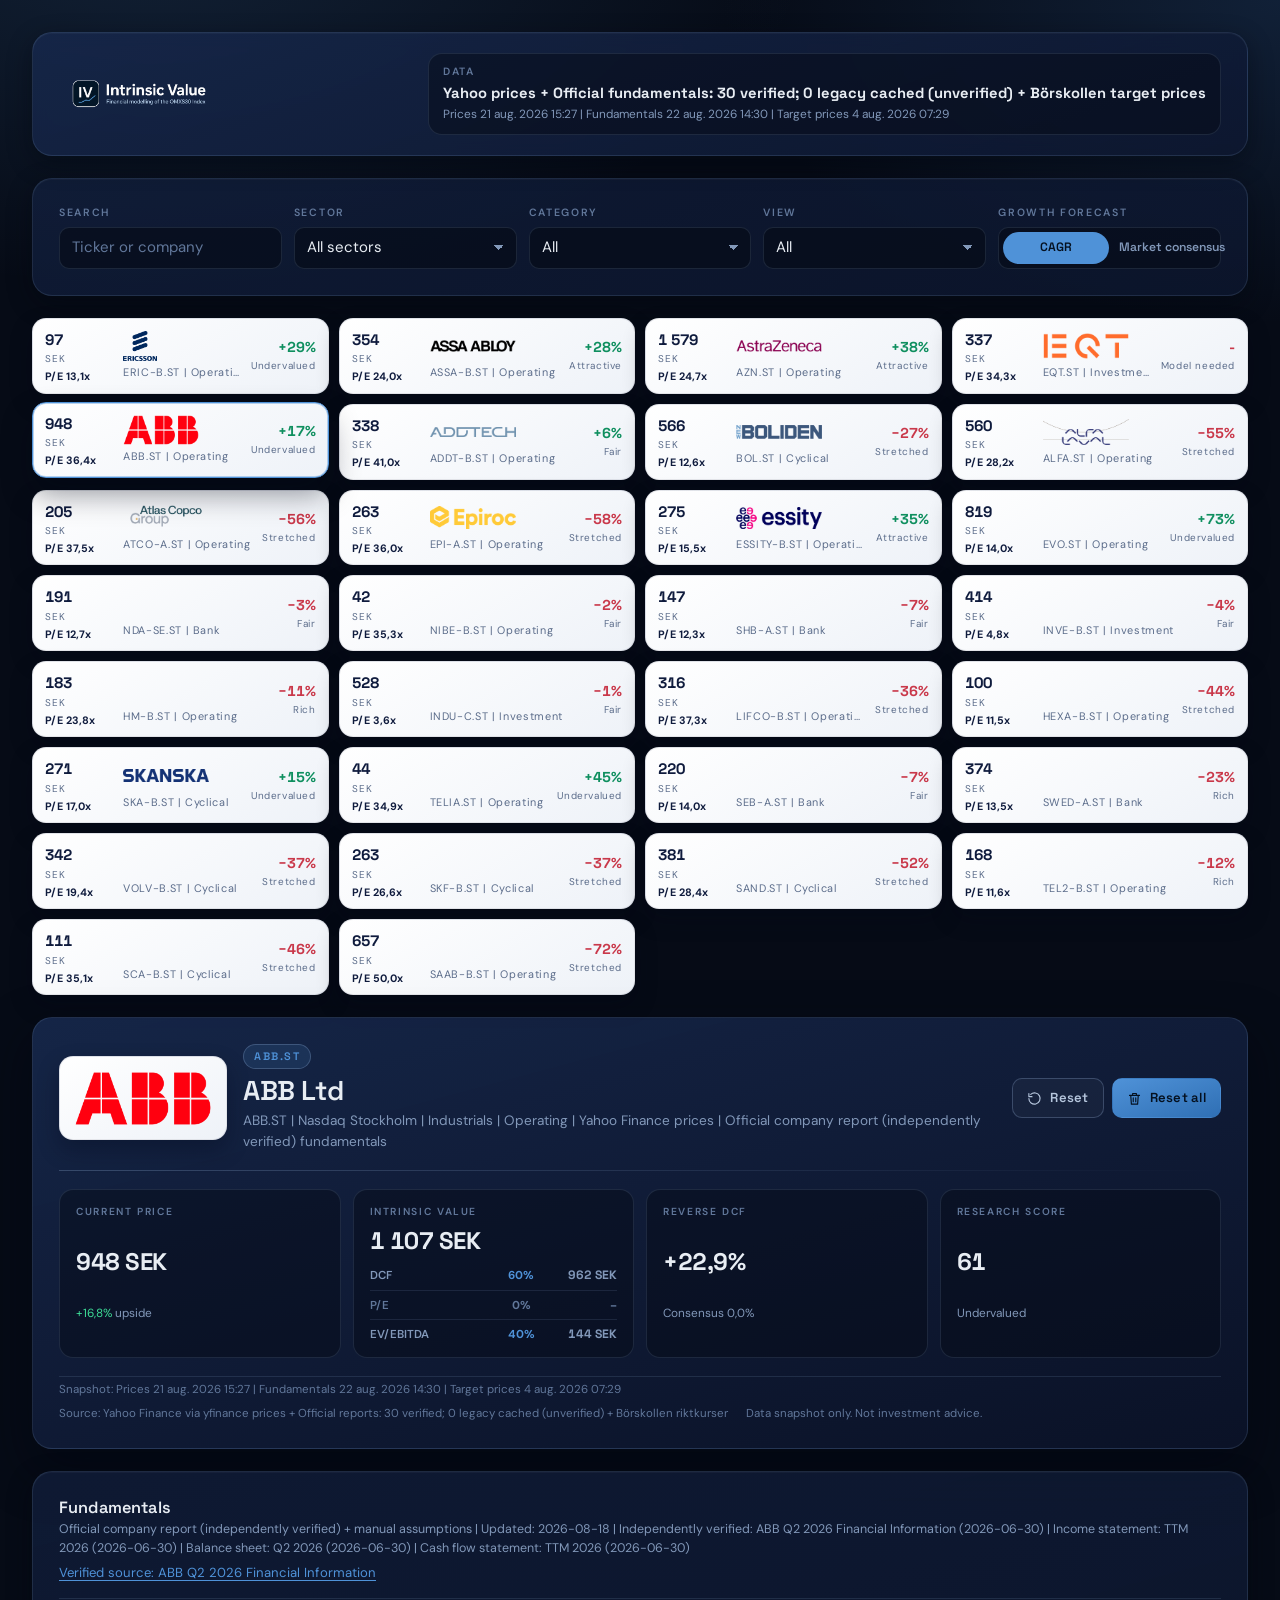
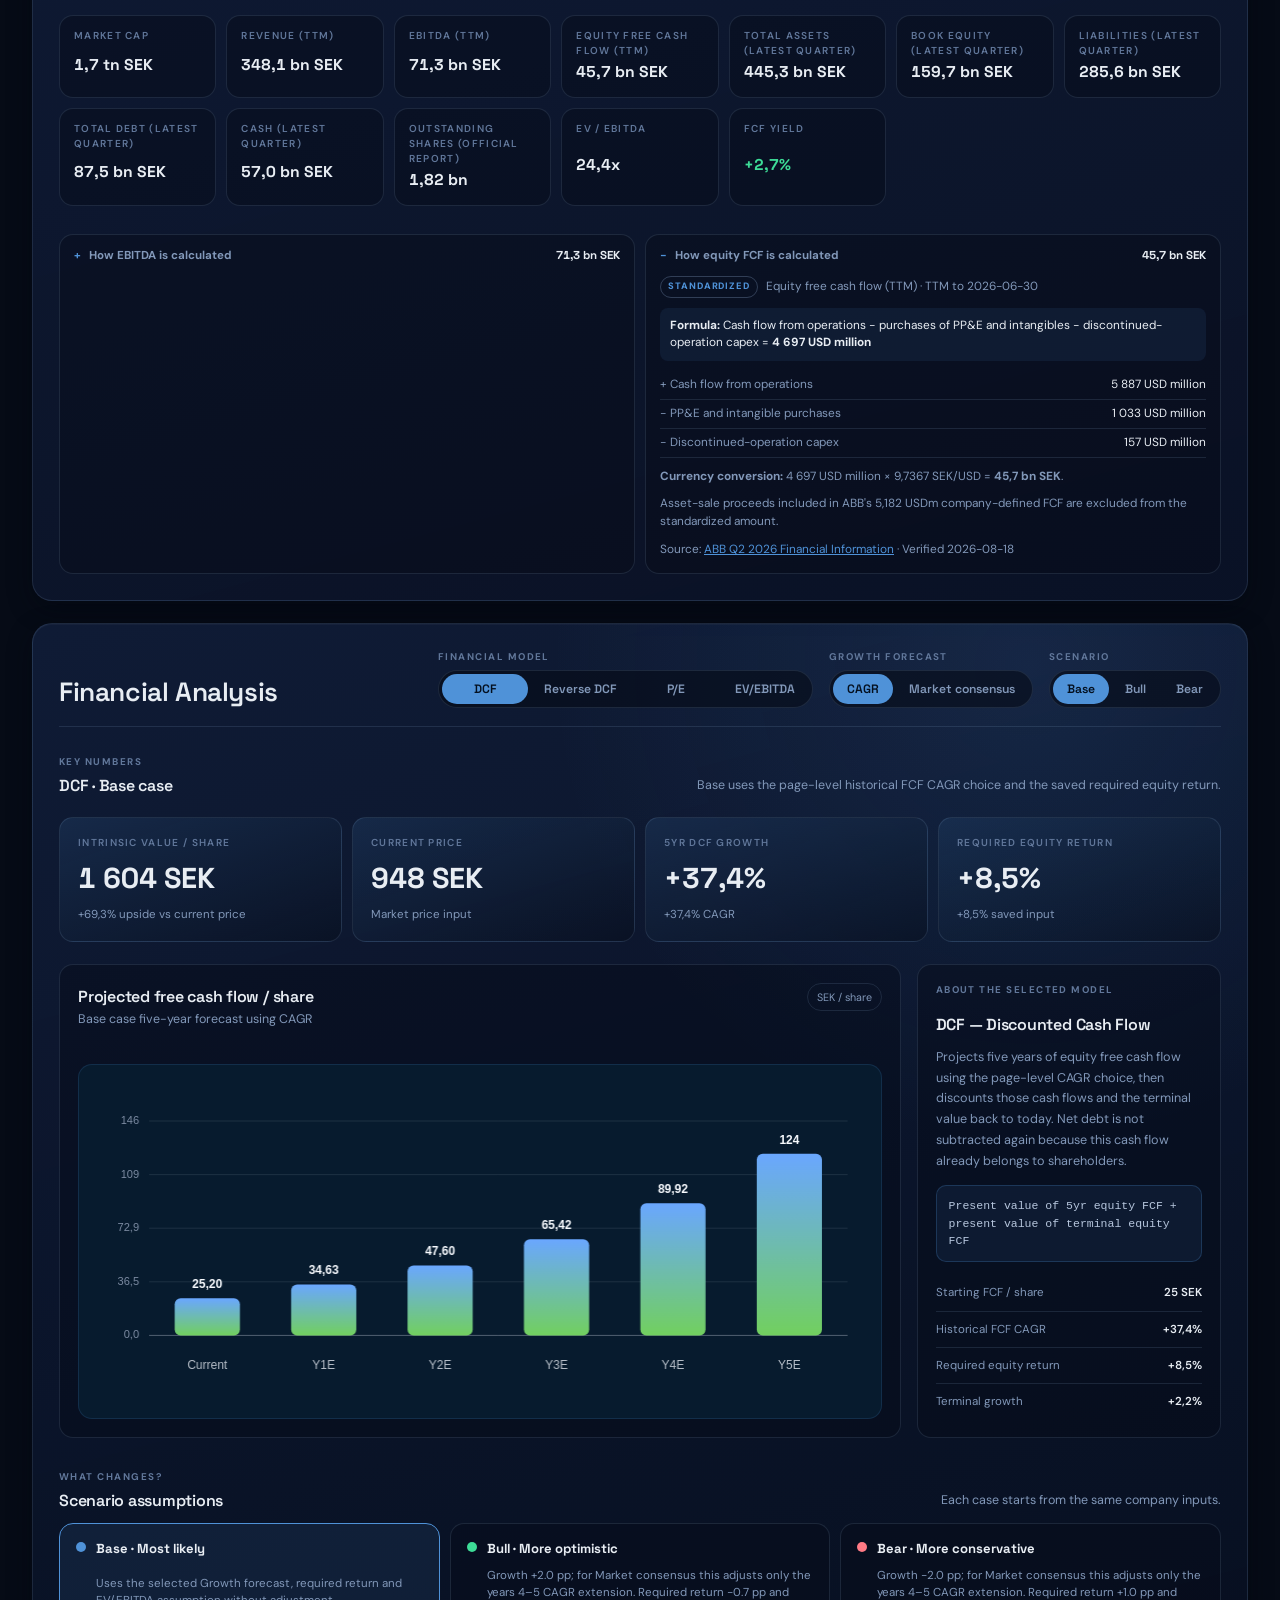
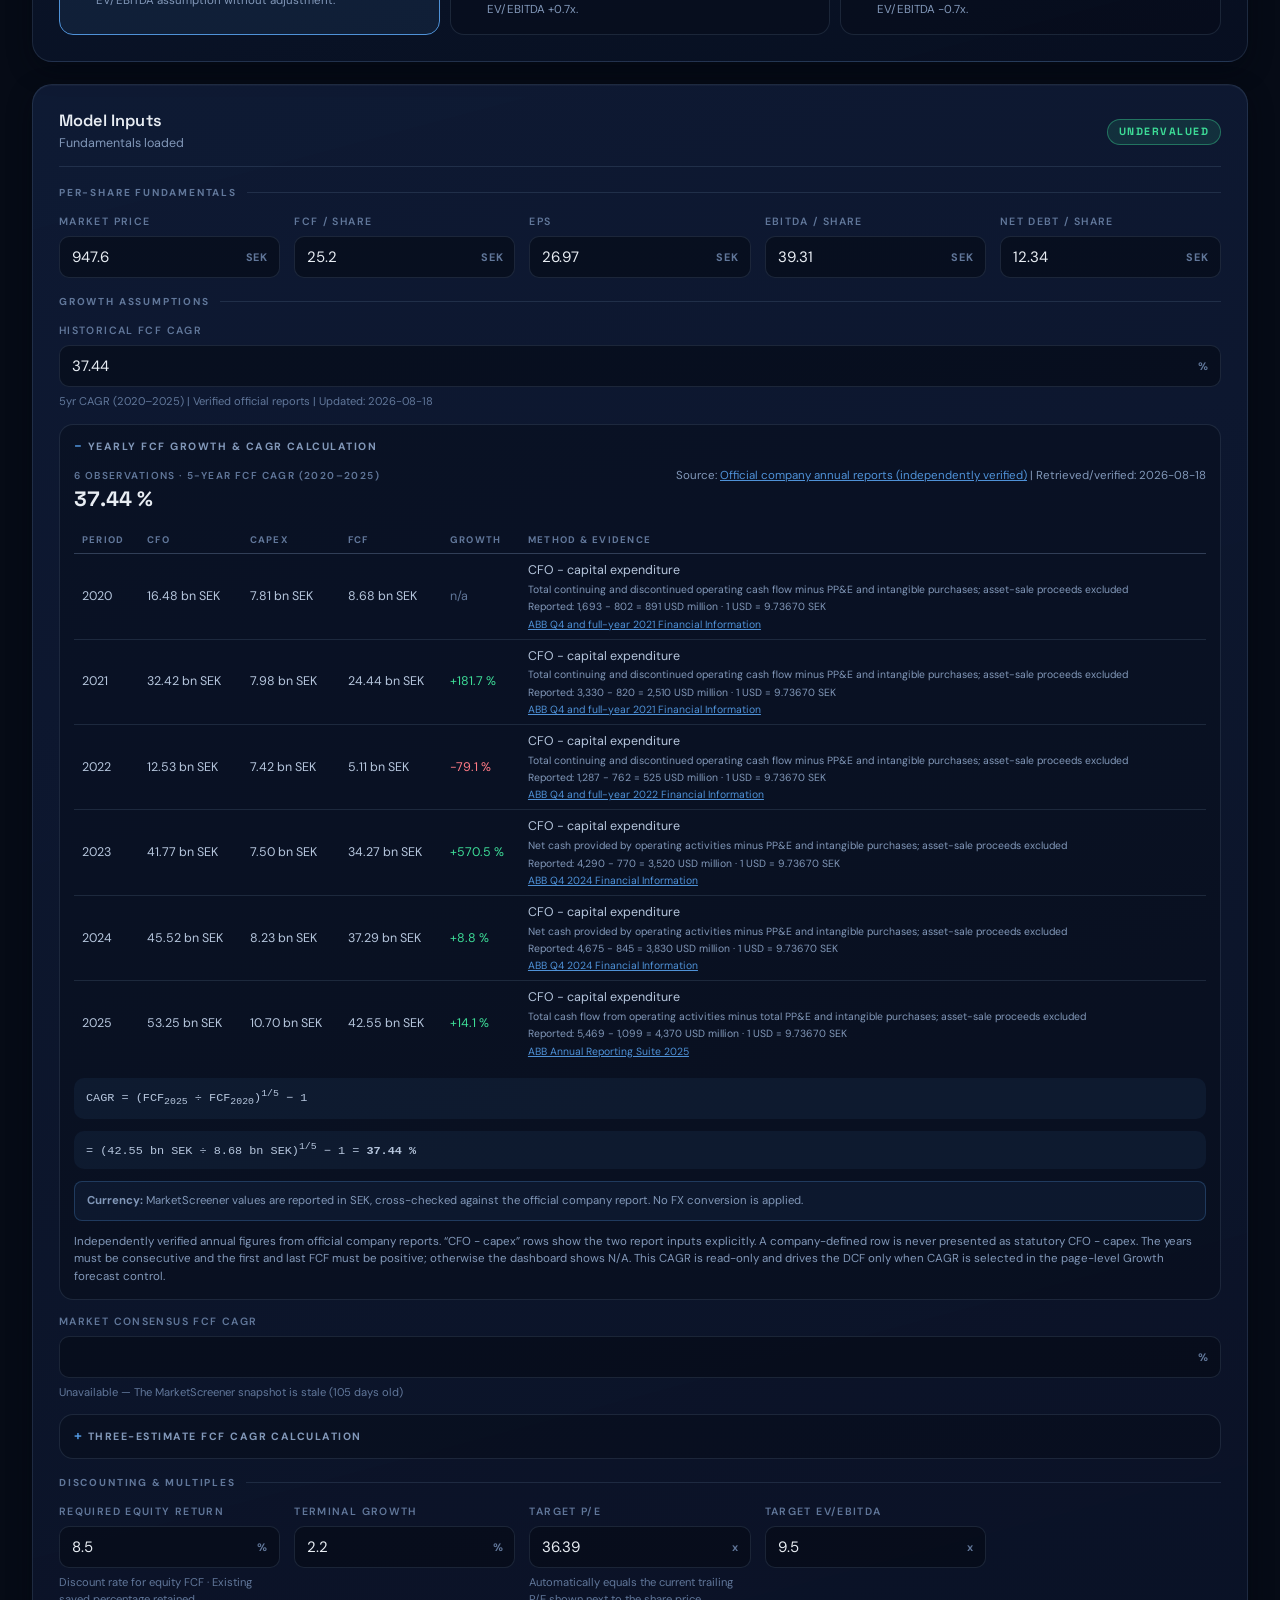
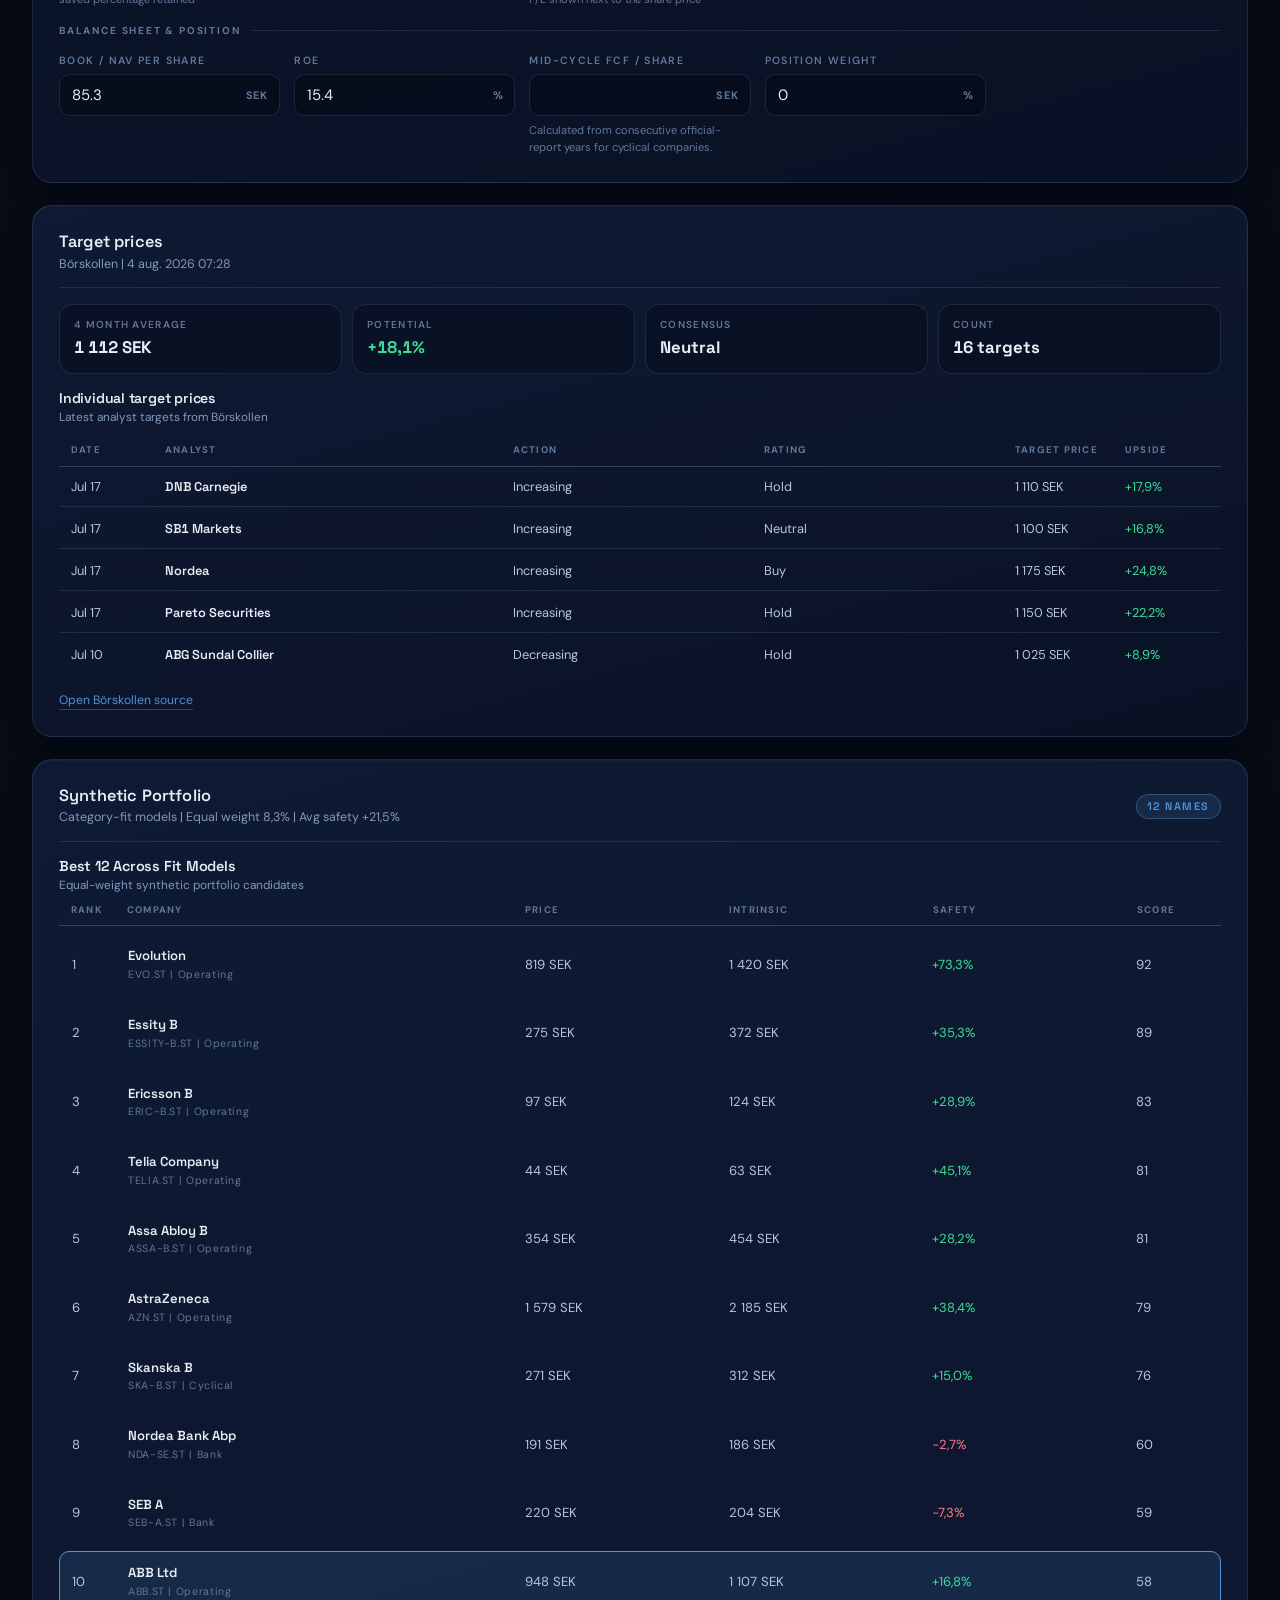
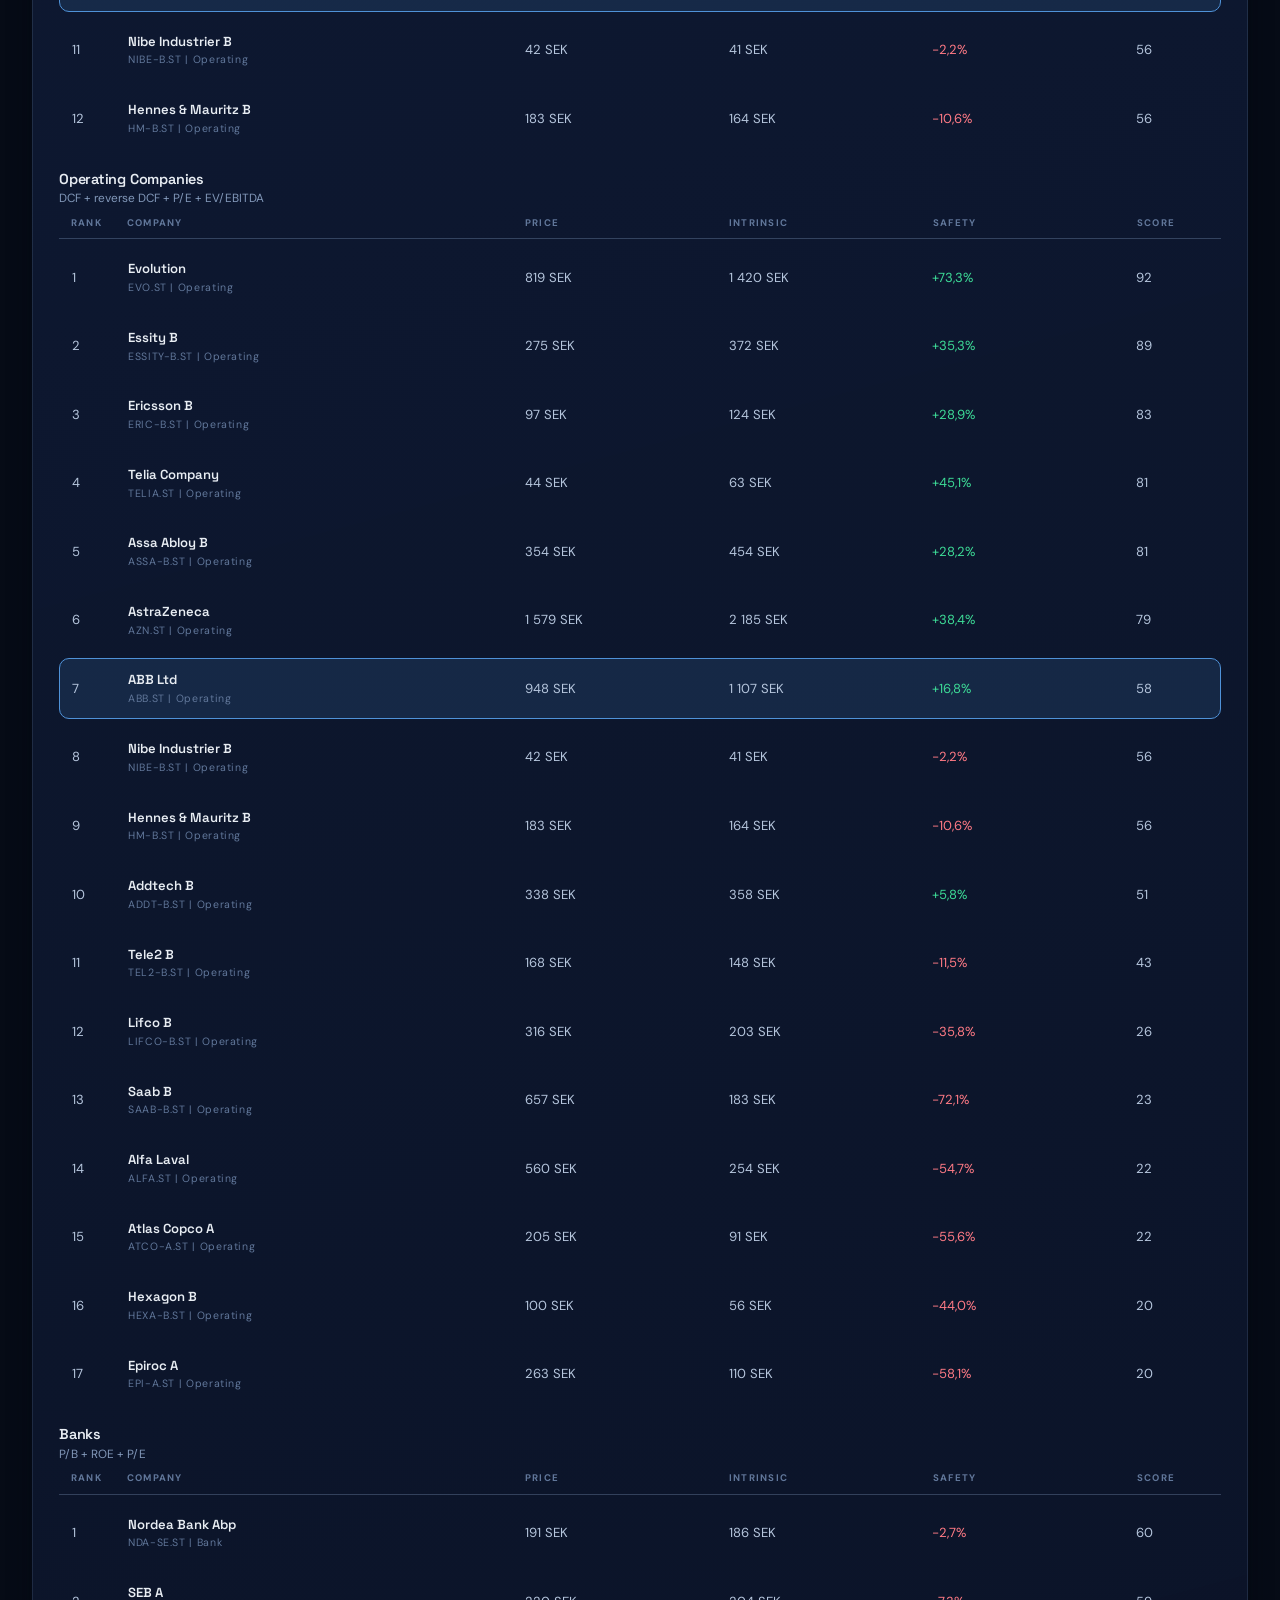
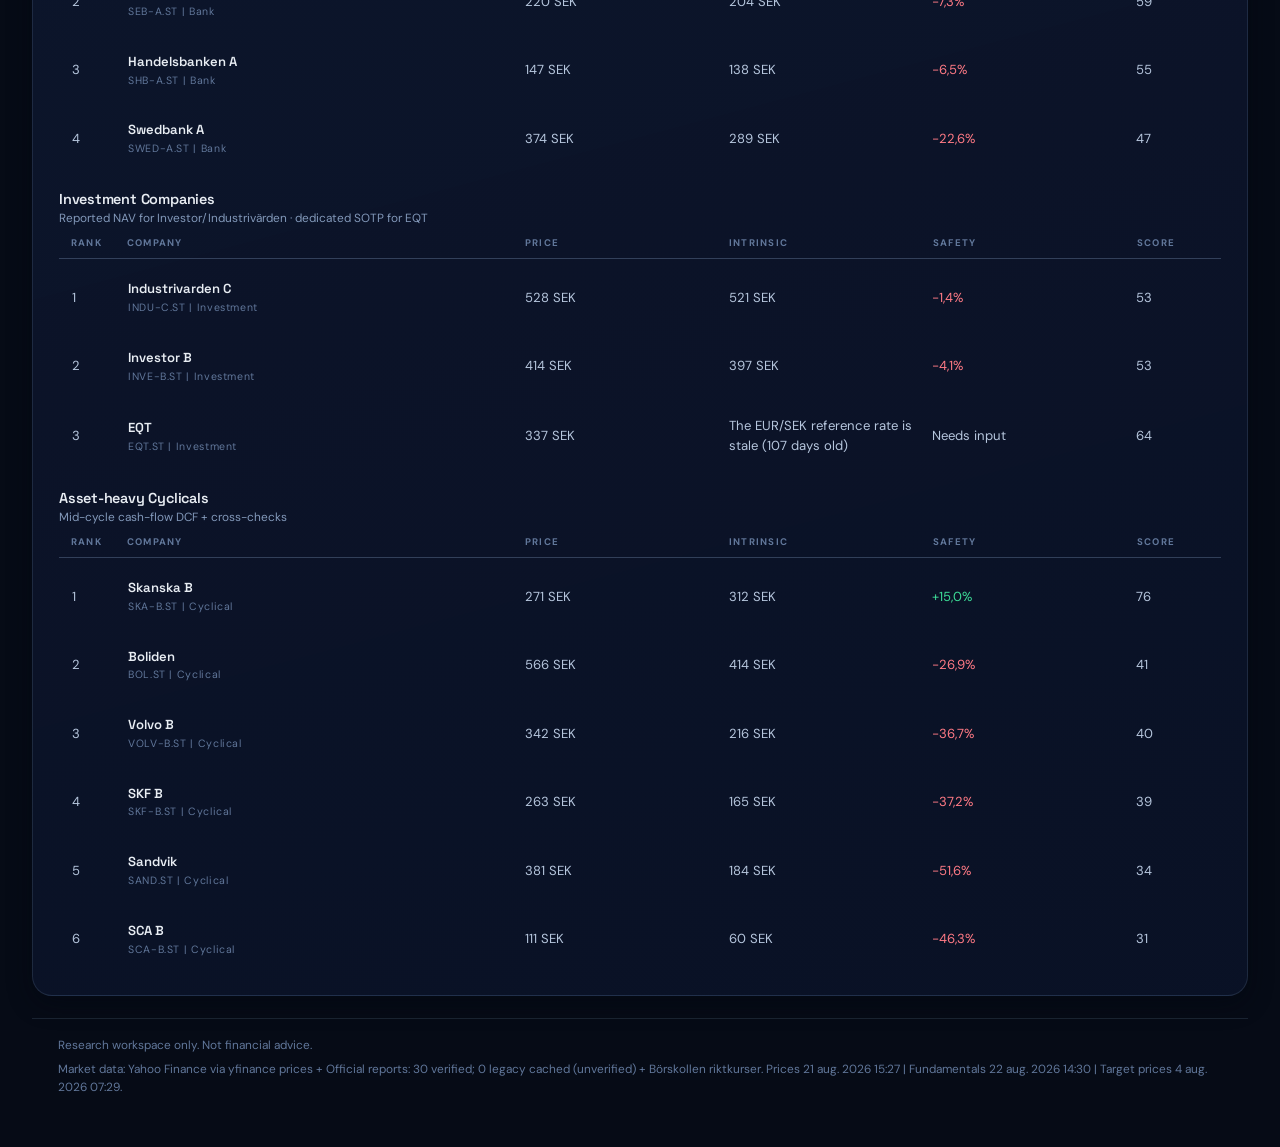
==== index.html @ e093329e "Add explicit growth forecast to EQT SOTP" ====
<!doctype html>
<html lang="en">
  <head>
    <meta charset="utf-8">
    <meta name="viewport" content="width=device-width, initial-scale=1">
    <title>Intrinsic Value - OMXS30</title>
  <meta name="description" content="Intrinsic value screener for the OMXS30 index: DCF, P/E and EV/EBITDA valuations with analyst target prices.">
  <link rel="preconnect" href="https://fonts.googleapis.com">
  <link rel="preconnect" href="https://fonts.gstatic.com" crossorigin>
  <link rel="stylesheet" href="https://fonts.googleapis.com/css2?family=Space+Grotesk:wght@400;500;600;700&family=DM+Sans:opsz,wght@9..40,400;9..40,500;9..40,700&display=swap">
  <link rel="stylesheet" href="styles.css?v=20260822-eqt-growth">
  </head>
  <body>
    <div class="app-shell">
      <main class="main-panel">
        <header class="app-header">
          <div class="brand">
            <img class="brand-logo" src="assets/logos/intrinsic-value-logo.png" alt="Intrinsic Value - Financial modelling of the OMXS30 Index">
          </div>

          <div class="header-actions">
            <div class="data-status" aria-label="Market data status">
              <span>Data</span>
              <strong id="dataStatus">Sample inputs</strong>
              <small id="dataTimestamp">Run the updaters to load market data</small>
            </div>
          </div>
        </header>

        <section class="discovery-section" aria-label="Company universe">
          <div class="filters" aria-label="Filters">
          <label>
            <span>Search</span>
            <input id="searchInput" type="search" autocomplete="off" placeholder="Ticker or company">
          </label>
          <label>
            <span>Sector</span>
            <select id="sectorFilter"></select>
          </label>
          <label>
            <span>Category</span>
            <select id="typeFilter">
              <option value="all">All</option>
              <option value="operating">Operating</option>
              <option value="bank">Banks</option>
              <option value="investment">Investment</option>
              <option value="cyclical">Cyclicals</option>
            </select>
          </label>
          <label>
            <span>View</span>
            <select id="stanceFilter">
              <option value="all">All</option>
              <option value="attractive">Attractive</option>
              <option value="undervalued">Undervalued</option>
              <option value="fair">Fair</option>
              <option value="rich">Rich</option>
              <option value="stretched">Stretched</option>
              <option value="model-needed">Model needed</option>
            </select>
          </label>
          <div class="filter-control growth-forecast-control">
            <span>Growth forecast</span>
            <div class="segmented-control" role="group" aria-label="Growth forecast">
              <button class="segment is-active" type="button" data-growth-assumption="cagr" aria-pressed="true" title="Use historical FCF CAGR">CAGR</button>
              <button class="segment" type="button" data-growth-assumption="consensus" aria-pressed="false" title="Use three annual market-consensus FCF estimates and their CAGR">Market consensus</button>
            </div>
          </div>
          </div>

          <nav class="company-list" id="companyList" aria-label="OMXS30 companies"></nav>
        </section>

        <section class="ticker-card selected-ticker-card" aria-label="Selected company valuation ticker">
          <header class="ticker-card-head">
            <div class="selected-logo-lockup" aria-hidden="true">
              <span class="selected-logo-image-wrap">
                <img class="selected-logo-image" id="selectedLogoImage" alt="">
                <span class="selected-logo-placeholder" id="selectedLogo">Logo PNG</span>
              </span>
            </div>
            <div class="company-heading">
              <span class="ticker-pill" id="selectedTicker">OMXS30</span>
              <h2 id="selectedName">Intrinsic value workspace</h2>
              <p id="selectedMeta">Seeded OMXS30 universe, editable research inputs</p>
            </div>
          <div class="topbar-actions">
            <button class="ghost-button" id="resetSelectedBtn" type="button" title="Reset selected company">
              <svg aria-hidden="true" viewBox="0 0 24 24">
                <path d="M3 12a9 9 0 1 0 3-6.7M3 4v5h5"></path>
              </svg>
              <span>Reset</span>
            </button>
            <button class="primary-button" id="resetAllBtn" type="button" title="Reset all sample data">
              <svg aria-hidden="true" viewBox="0 0 24 24">
                <path d="M4 7h16M10 11v6m4-6v6M6 7l1 14h10l1-14M9 7V4h6v3"></path>
              </svg>
              <span>Reset all</span>
            </button>
          </div>
          </header>

          <div class="ticker-rule"></div>

          <div class="ticker-value-grid">
            <div class="ticker-value-block">
              <span>Current Price</span>
              <strong id="heroCurrentPrice">-</strong>
              <small><span id="metricMos">-</span> <span id="metricMosSub">upside</span></small>
            </div>
            <div class="ticker-value-block">
              <span>Intrinsic Value</span>
              <strong id="metricValue">-</strong>
              <div id="metricValueSub" class="valuation-breakdown" aria-label="Valuation model contributions">DCF and P/E</div>
            </div>
            <div class="ticker-value-block">
              <span id="metricReverseLabel">Reverse DCF</span>
              <strong id="metricReverse">-</strong>
              <small id="metricReverseSub">5 year FCF CAGR</small>
            </div>
            <div class="ticker-value-block">
              <span>Research Score</span>
              <strong id="metricScore">-</strong>
              <small id="metricScoreSub">Quality plus valuation</small>
            </div>
          </div>

          <footer class="ticker-card-foot">
            <span id="tickerSnapshot">Snapshot: sample data</span>
            <span id="tickerSource">Source: fundamentals + price data</span>
            <span>Data snapshot only. Not investment advice.</span>
          </footer>
        </section>

        <section class="tool-panel fundamentals-panel" aria-label="Fundamental metrics">
          <div class="panel-title">
            <div>
              <h3>Fundamentals</h3>
              <p id="fundamentalsSubtitle">Latest loaded metrics</p>
              <a id="fundamentalsSourceLink" class="fundamentals-source-link" href="#" target="_blank" rel="noopener noreferrer" hidden>Source</a>
            </div>
          </div>

          <div class="fundamental-grid">
            <div>
              <span>Market cap</span>
              <strong id="fundMarketCap">-</strong>
            </div>
            <div>
              <span id="fundRevenueLabel">Revenue (TTM)</span>
              <strong id="fundRevenue">-</strong>
            </div>
            <div>
              <span id="fundEbitdaLabel">EBITDA (TTM)</span>
              <strong id="fundEbitda">-</strong>
            </div>
            <div>
              <span id="fundFcfLabel">Free cash flow</span>
              <strong id="fundFcf">-</strong>
            </div>
            <div>
              <span id="fundAssetsLabel">Total assets (latest quarter)</span>
              <strong id="fundAssets">-</strong>
            </div>
            <div>
              <span id="fundEquityLabel">Book equity (latest quarter)</span>
              <strong id="fundEquity">-</strong>
            </div>
            <div>
              <span id="fundLiabilitiesLabel">Liabilities (latest quarter)</span>
              <strong id="fundLiabilities">-</strong>
            </div>
            <div>
              <span id="fundDebtLabel">Total debt (latest quarter)</span>
              <strong id="fundDebt">-</strong>
            </div>
            <div>
              <span id="fundCashLabel">Cash (latest quarter)</span>
              <strong id="fundCash">-</strong>
            </div>
            <div>
              <span id="fundSharesLabel">Outstanding shares</span>
              <strong id="fundShares">-</strong>
            </div>
            <div>
              <span>EV / EBITDA</span>
              <strong id="fundEvEbitda">-</strong>
            </div>
            <div>
              <span>FCF yield</span>
              <strong id="fundFcfYield">-</strong>
            </div>
          </div>

          <div class="fundamental-audit" aria-label="Fundamental calculation details">
            <details class="metric-audit-card" id="ebitdaAuditDetails">
              <summary>
                <span>How EBITDA is calculated</span>
                <strong id="ebitdaAuditSummary">-</strong>
              </summary>
              <div id="ebitdaAuditBody" class="metric-audit-body"></div>
            </details>
            <details class="metric-audit-card" id="fcfAuditDetails" open>
              <summary>
                <span>How equity FCF is calculated</span>
                <strong id="fcfAuditSummary">-</strong>
              </summary>
              <div id="fcfAuditBody" class="metric-audit-body"></div>
            </details>
          </div>
        </section>

        <section class="workspace-grid">
          <section class="tool-panel valuation-panel" id="analysisPanel" aria-label="Financial analysis">
            <div class="analysis-heading">
              <div>
                <h3 id="analysisPanelTitle">Financial Analysis</h3>
              </div>
              <div class="analysis-controls" id="analysisControls">
                <div class="analysis-control-group" id="modelControlGroup">
                  <span>Financial model</span>
                  <div class="segmented-control model-selector" aria-label="Financial model">
                    <button class="segment is-active" type="button" data-model-view="dcf">DCF</button>
                    <button class="segment" type="button" data-model-view="reverse-dcf">Reverse DCF</button>
                    <button class="segment" type="button" data-model-view="pe">P/E</button>
                    <button class="segment" type="button" data-model-view="ev-ebitda">EV/EBITDA</button>
                  </div>
                </div>
                <div class="analysis-control-group" id="growthControlGroup">
                  <span>Growth forecast</span>
                  <div class="segmented-control" role="group" aria-label="Growth forecast in financial analysis">
                    <button class="segment is-active" type="button" data-growth-assumption="cagr" aria-pressed="true">CAGR</button>
                    <button class="segment" type="button" data-growth-assumption="consensus" aria-pressed="false">Market consensus</button>
                  </div>
                </div>
                <div class="analysis-control-group" id="scenarioControlGroup">
                  <span>Scenario</span>
                  <div class="segmented-control" aria-label="Scenario">
                    <button class="segment is-active" type="button" data-scenario="base">Base</button>
                    <button class="segment" type="button" data-scenario="bull">Bull</button>
                    <button class="segment" type="button" data-scenario="bear">Bear</button>
                  </div>
                </div>
              </div>
            </div>

            <div class="analysis-section-heading">
              <div>
                <span class="eyebrow">Key numbers</span>
                <h4 id="analysisMetricsTitle">DCF · Base case</h4>
              </div>
              <p id="analysisMetricsNote">Values use the inputs already shown in Model Inputs.</p>
            </div>

            <div class="value-grid analysis-value-grid">
              <div>
                <span id="valuationPrimaryLabel">Intrinsic value / share</span>
                <strong id="dcfValue">-</strong>
                <small id="valuationPrimarySub">-</small>
              </div>
              <div>
                <span id="valuationSecondaryLabel">Current price</span>
                <strong id="peValue">-</strong>
                <small id="valuationSecondarySub">-</small>
              </div>
              <div>
                <span id="valuationTertiaryLabel">FCF growth</span>
                <strong id="currentPe">-</strong>
                <small id="valuationTertiarySub">-</small>
              </div>
              <div>
                <span id="valuationFourthLabel">Required equity return</span>
                <strong id="valuationFourthValue">-</strong>
                <small id="valuationFourthSub">-</small>
              </div>
            </div>

            <section class="eqt-forecast-editor" id="eqtForecastEditor" hidden aria-live="polite">
              <div>
                <span class="eyebrow">Editable base assumptions</span>
                <h4>Build the fee-business forecast</h4>
                <p>The selected scenario adjusts these two base inputs. The initial 8% growth is a manual starting assumption—not analyst consensus—and official reported values remain locked.</p>
              </div>
              <label>
                <span>Annual fee-related EBITDA growth</span>
                <div class="input-unit">
                  <input id="eqtFeeEbitdaGrowth" data-eqt-field="eqtFeeEbitdaGrowth" type="number" min="-50" max="50" step="0.1">
                  <span>%</span>
                </div>
                <small id="eqtGrowthScenarioNote">Base uses the entered rate</small>
              </label>
              <label>
                <span>Year-5 terminal EV/EBITDA</span>
                <div class="input-unit">
                  <input id="eqtTerminalMultiple" data-eqt-field="eqtTerminalMultiple" type="number" min="0" max="60" step="0.1">
                  <span>x</span>
                </div>
                <small id="eqtMultipleScenarioNote">Applied after the fifth forecast year</small>
              </label>
            </section>

            <div class="analysis-body">
              <div class="analysis-chart-card">
                <div class="analysis-chart-heading">
                  <div>
                    <h4 id="analysisChartTitle">Projected free cash flow / share</h4>
                    <p id="analysisChartSubtitle">Base-case five-year forecast</p>
                  </div>
                  <span id="analysisChartUnit">SEK / share</span>
                </div>
                <div class="chart-wrap">
                  <canvas id="dcfChart" width="960" height="390" aria-label="Valuation model chart"></canvas>
                </div>
              </div>

              <aside class="analysis-explainer" aria-live="polite">
                <span class="eyebrow">About the selected model</span>
                <h4 id="analysisModelTitle">DCF — Discounted Cash Flow</h4>
                <p id="analysisModelDescription">Projects free cash flow and discounts it back to today.</p>
                <div class="analysis-formula" id="analysisFormula">FCF forecast + terminal value − net debt</div>
                <dl class="analysis-assumptions" id="analysisAssumptions"></dl>
              </aside>
            </div>

            <section class="cyclical-audit" id="cyclicalAudit" hidden aria-live="polite">
              <div class="analysis-section-heading">
                <div>
                  <span class="eyebrow">Calculation walkthrough</span>
                  <h4>How the cyclical valuation works</h4>
                </div>
                <p id="cyclicalAuditStatus">Official-report history → mid-cycle cash flow → DCF</p>
              </div>

              <div id="specializedCyclicalAudit" class="specialized-cyclical-audit" hidden></div>

              <div id="genericCyclicalAudit">
              <div class="cyclical-step-grid" id="cyclicalSteps"></div>

              <div class="cyclical-audit-grid">
                <div class="cyclical-audit-card">
                  <div class="cyclical-card-heading">
                    <div>
                      <span class="eyebrow">Step 1</span>
                      <h5>Normalize the full cycle</h5>
                    </div>
                    <a id="cyclicalSourceLink" href="#" target="_blank" rel="noreferrer" hidden>Open official report</a>
                  </div>
                  <div class="table-scroll">
                    <table class="cyclical-table">
                      <thead><tr><th>Year</th><th>Reported cash flow</th><th>Per share</th><th>Evidence</th></tr></thead>
                      <tbody id="cyclicalHistoryRows"></tbody>
                    </table>
                  </div>
                  <p class="cyclical-formula" id="cyclicalNormalizationFormula"></p>
                </div>

                <div class="cyclical-audit-card">
                  <div class="cyclical-card-heading">
                    <div>
                      <span class="eyebrow">Steps 2–3</span>
                      <h5>Forecast, fade and discount</h5>
                    </div>
                  </div>
                  <div class="table-scroll">
                    <table class="cyclical-table">
                      <thead><tr><th>Forecast year</th><th>Cash flow/share</th><th>Present value</th><th>How set</th></tr></thead>
                      <tbody id="cyclicalForecastRows"></tbody>
                    </table>
                  </div>
                  <dl class="cyclical-bridge" id="cyclicalValueBridge"></dl>
                </div>
              </div>

              <div class="cyclical-crosschecks">
                <div>
                  <span>Primary value</span>
                  <strong id="cyclicalPrimaryValue">-</strong>
                  <small>Mid-cycle DCF; this is the dashboard headline</small>
                </div>
                <div>
                  <span>EV/EBITDA cross-check</span>
                  <strong id="cyclicalEbitdaCheck">-</strong>
                  <small id="cyclicalEbitdaNote">Shown only with explicitly normalized EBITDA</small>
                </div>
                <div>
                  <span>P/E cross-check</span>
                  <strong id="cyclicalPeCheck">-</strong>
                  <small id="cyclicalPeNote">Shown only with explicitly normalized EPS</small>
                </div>
                <div>
                  <span>Company-specific check</span>
                  <strong id="cyclicalSubtype">-</strong>
                  <small id="cyclicalSubtypeNote">-</small>
                </div>
              </div>
              </div>
            </section>

            <section class="cyclical-audit" id="eqtSotpAudit" hidden aria-live="polite">
              <div class="analysis-section-heading">
                <div>
                  <span class="eyebrow">Calculation walkthrough</span>
                  <h4>How the EQT sum-of-the-parts works</h4>
                </div>
                <p id="eqtSotpAuditStatus">Official report → fee franchise + financial assets − net debt</p>
              </div>
              <div id="eqtSotpAuditBody" class="specialized-cyclical-audit"></div>
            </section>

            <div class="scenario-guide" id="scenarioGuide">
              <div class="analysis-section-heading">
                <div>
                  <span class="eyebrow">What changes?</span>
                  <h4>Scenario assumptions</h4>
                </div>
                <p>Each case starts from the same company inputs.</p>
              </div>
              <div class="scenario-card-grid">
                <button class="scenario-card is-active" type="button" data-scenario="base" data-scenario-card="base">
                  <span class="scenario-dot base"></span>
                  <strong>Base · Most likely</strong>
                  <small id="scenarioBaseCopy">Uses the selected Growth forecast, required return and EV/EBITDA assumption without adjustment.</small>
                </button>
                <button class="scenario-card" type="button" data-scenario="bull" data-scenario-card="bull">
                  <span class="scenario-dot bull"></span>
                  <strong>Bull · More optimistic</strong>
                  <small id="scenarioBullCopy">Growth +2.0 pp; for Market consensus this adjusts only the years 4–5 CAGR extension. Required return −0.7 pp and EV/EBITDA +0.7x.</small>
                </button>
                <button class="scenario-card" type="button" data-scenario="bear" data-scenario-card="bear">
                  <span class="scenario-dot bear"></span>
                  <strong>Bear · More conservative</strong>
                  <small id="scenarioBearCopy">Growth −2.0 pp; for Market consensus this adjusts only the years 4–5 CAGR extension. Required return +1.0 pp and EV/EBITDA −0.7x.</small>
                </button>
              </div>
            </div>
          </section>

          <form class="tool-panel model-panel" id="valuationForm">
            <div class="panel-title">
              <div>
                <h3>Model Inputs</h3>
                <p id="inputBadge">Sample inputs</p>
              </div>
              <span class="status-badge" id="stanceBadge">Fair</span>
            </div>

            <div class="input-grid">
              <p class="group-head">Per-share fundamentals</p>

              <label>
                <span>Market price</span>
                <div class="input-unit">
                  <input data-field="marketPrice" type="number" min="0" step="0.01">
                  <span>SEK</span>
                </div>
              </label>
              <label>
                <span>FCF / share</span>
                <div class="input-unit">
                  <input data-field="fcfPerShare" type="number" step="0.01">
                  <span>SEK</span>
                </div>
              </label>
              <label>
                <span>EPS</span>
                <div class="input-unit">
                  <input data-field="eps" type="number" step="0.01">
                  <span>SEK</span>
                </div>
              </label>
              <label>
                <span>EBITDA / share</span>
                <div class="input-unit">
                  <input data-field="ebitdaPerShare" type="number" step="0.01">
                  <span>SEK</span>
                </div>
              </label>
              <label>
                <span>Net debt / share</span>
                <div class="input-unit">
                  <input data-field="netDebtPerShare" type="number" step="0.01">
                  <span>SEK</span>
                </div>
              </label>
              <p class="group-head">Growth assumptions</p>
              <label class="field-wide">
                <span>Historical FCF CAGR</span>
                <div class="input-unit">
                  <input data-field="growth5y" type="number" step="0.1" readonly aria-describedby="growth5yMeta">
                  <span>%</span>
                </div>
                <small class="field-meta" id="growth5yMeta">Source: Official company reports | Updated: -</small>
              </label>
              <details class="field-wide cagr-details" id="cagrDetails" open>
                <summary>Yearly FCF growth &amp; CAGR calculation</summary>
                <div id="cagrBreakdown" class="cagr-breakdown"></div>
              </details>

              <label class="field-wide">
                <span>Market consensus FCF CAGR</span>
                <div class="input-unit">
                  <input data-field="consensusGrowth" type="number" step="0.1" readonly aria-describedby="consensusGrowthMeta">
                  <span>%</span>
                </div>
                <small class="field-meta" id="consensusGrowthMeta">Waiting for verified MarketScreener forecast data</small>
              </label>
              <details class="field-wide cagr-details" id="consensusGrowthDetails" open>
                <summary>Three-estimate FCF CAGR calculation</summary>
                <div id="consensusGrowthBreakdown" class="cagr-breakdown"></div>
              </details>
              <p class="group-head">Discounting &amp; multiples</p>
              <label>
                <span>Required equity return</span>
                <div class="input-unit">
                  <input data-field="wacc" type="number" min="0" step="0.1">
                  <span>%</span>
                </div>
                <small class="field-meta">Discount rate for equity FCF · Existing saved percentage retained</small>
              </label>
              <label>
                <span>Terminal growth</span>
                <div class="input-unit">
                  <input data-field="terminalGrowth" type="number" step="0.1">
                  <span>%</span>
                </div>
              </label>
              <label>
                <span>Target P/E</span>
                <div class="input-unit">
                  <input data-field="targetPe" type="number" min="0" step="0.1" readonly aria-describedby="targetPeMeta">
                  <span>x</span>
                </div>
                <small class="field-meta" id="targetPeMeta">Automatically equals the current trailing P/E shown next to the share price</small>
              </label>
              <label>
                <span>Target EV/EBITDA</span>
                <div class="input-unit">
                  <input data-field="targetEvToEbitda" type="number" min="0" step="0.1">
                  <span>x</span>
                </div>
              </label>
              <p class="group-head">Balance sheet &amp; position</p>
              <label>
                <span>Book / NAV per share</span>
                <div class="input-unit">
                  <input data-field="bookValuePerShare" type="number" min="0" step="0.01">
                  <span>SEK</span>
                </div>
              </label>
              <label>
                <span>ROE</span>
                <div class="input-unit">
                  <input data-field="roe" type="number" step="0.1">
                  <span>%</span>
                </div>
              </label>
              <label>
                <span>Mid-cycle FCF / share</span>
                <div class="input-unit">
                  <input data-field="normalizedFcfPerShare" type="number" step="0.01" readonly aria-describedby="normalizedFcfMeta">
                  <span>SEK</span>
                </div>
                <small class="field-meta" id="normalizedFcfMeta">Calculated from consecutive official-report years for cyclical companies.</small>
              </label>
              <label>
                <span>Position weight</span>
                <div class="input-unit">
                  <input data-field="portfolioWeight" type="number" min="0" step="0.1">
                  <span>%</span>
                </div>
              </label>
            </div>
          </form>
          <section class="tool-panel target-price-panel" aria-label="Target prices">
            <div class="panel-title">
              <div>
                <h3>Target prices</h3>
                <p id="riktkursSummary">Börskollen target prices</p>
              </div>
            </div>

            <div class="riktkurs-grid">
              <div>
                <span>4 month average</span>
                <strong id="riktkursTarget">-</strong>
              </div>
              <div>
                <span>Potential</span>
                <strong id="riktkursUpside">-</strong>
              </div>
              <div>
                <span>Consensus</span>
                <strong id="riktkursConsensus">-</strong>
              </div>
              <div>
                <span>Count</span>
                <strong id="riktkursCount">-</strong>
              </div>
            </div>

            <div class="riktkurs-list-title">
              <h4>Individual target prices</h4>
              <span>Latest analyst targets from Börskollen</span>
            </div>
            <div class="table-scroll">
            <div class="riktkurs-list-header" aria-hidden="true">
              <span>Date</span>
              <span>Analyst</span>
              <span>Action</span>
              <span>Rating</span>
              <span>Target price</span>
              <span>Upside</span>
            </div>
            <div class="riktkurs-latest" id="riktkursLatest" aria-label="Individual target prices"></div>
            </div>
            <a class="riktkurs-source" id="riktkursSource" href="#" target="_blank" rel="noreferrer" hidden>Open Börskollen source</a>
          </section>
        </section>

        <section class="tool-panel synthetic-panel" aria-label="Synthetic portfolio">
          <div class="panel-title">
            <div>
              <h3>Synthetic Portfolio</h3>
              <p id="syntheticSummary">Operating companies ranked by valuation and quality</p>
            </div>
            <span class="ticker-pill" id="syntheticCount">12 operating</span>
          </div>
          <div class="synthetic-table" id="syntheticPortfolio"></div>
        </section>

        <footer class="footer-note">
          <span>Research workspace only. Not financial advice.</span>
          <span id="footerDataNote">OMXS30 seed composition: 2025-07-01.</span>
        </footer>
      </main>
    </div>

    <div class="toast" id="toast" role="status" aria-live="polite"></div>

  <script src="app.js?v=20260822-eqt-growth"></script>
  </body>
</html>
---- styles.css ----
/* ==========================================================================
   Intrinsic Value — OMXS30
   Design system: Navy Trust palette, Space Grotesk display + DM Sans text.
   Mobile-first, fully responsive.
   ========================================================================== */

/* --------------------------------------------------------------------------
   1. Tokens
   -------------------------------------------------------------------------- */
:root {
  --font-display: "Space Grotesk", system-ui, sans-serif;
  --font-text: "DM Sans", system-ui, -apple-system, "Segoe UI", sans-serif;
  --font-mono: ui-monospace, "SFMono-Regular", "JetBrains Mono", Menlo, monospace;

  --bg: #060b16;
  --surface: #0d1730;
  --surface-2: #12203f;
  --surface-3: #17284c;

  --line: rgba(150, 180, 218, 0.14);
  --line-strong: rgba(150, 180, 218, 0.28);

  --ink: #e8edf3;
  --ink-dim: #b6c6dd;
  --muted: #8298b9;
  --faint: #61779a;

  --accent: #4f92d8;
  --accent-deep: #1e3a5f;
  --accent-soft: rgba(79, 146, 216, 0.14);

  --pos: #3ddc97;
  --neg: #ff7a85;
  --warn: #f5c451;

  /* light "sticker" surfaces — logos are dark artwork on white */
  --sticker-bg: #ffffff;
  --sticker-bg-soft: #eef2f8;
  --sticker-line: rgba(15, 27, 61, 0.10);
  --sticker-ink: #0f1b3d;
  --sticker-muted: #5b6c8a;
  --sticker-shadow: 0 10px 22px rgba(3, 8, 22, 0.30);

  --radius-sm: 10px;
  --radius: 14px;
  --radius-lg: 20px;

  --shadow-1: 0 1px 0 rgba(255, 255, 255, 0.03) inset, 0 8px 24px rgba(2, 6, 16, 0.45);
  --shadow-2: 0 20px 48px rgba(2, 6, 16, 0.55);

  --gap: clamp(14px, 2.2vw, 22px);
  --pad: clamp(16px, 2.4vw, 26px);
}

/* --------------------------------------------------------------------------
   2. Reset & base
   -------------------------------------------------------------------------- */
*,
*::before,
*::after { box-sizing: border-box; }

html { -webkit-text-size-adjust: 100%; }

body {
  margin: 0;
  min-height: 100vh;
  background:
    radial-gradient(1100px 600px at 12% -8%, rgba(79, 146, 216, 0.16), transparent 60%),
    radial-gradient(900px 520px at 100% 0%, rgba(30, 58, 95, 0.45), transparent 62%),
    var(--bg);
  background-attachment: fixed;
  color: var(--ink);
  font-family: var(--font-text);
  font-size: 15px;
  line-height: 1.5;
  -webkit-font-smoothing: antialiased;
}

h1, h2, h3, h4 {
  margin: 0;
  font-family: var(--font-display);
  font-weight: 600;
  letter-spacing: -0.015em;
  line-height: 1.2;
}

p { margin: 0; }

img { max-width: 100%; }

a { color: var(--accent); }

button { font: inherit; }

:focus-visible {
  outline: 2px solid var(--accent);
  outline-offset: 2px;
  border-radius: 6px;
}

::selection { background: rgba(79, 146, 216, 0.35); }

/* thin, quiet scrollbars */
* { scrollbar-width: thin; scrollbar-color: var(--line-strong) transparent; }
*::-webkit-scrollbar { width: 8px; height: 8px; }
*::-webkit-scrollbar-thumb { background: var(--line-strong); border-radius: 99px; }
*::-webkit-scrollbar-track { background: transparent; }

/* --------------------------------------------------------------------------
   3. Shell
   -------------------------------------------------------------------------- */
.app-shell {
  width: 100%;
  padding: clamp(12px, 2.5vw, 32px);
}

.main-panel {
  display: grid;
  gap: var(--gap);
  width: 100%;
  max-width: 1440px;
  margin: 0 auto;
}

/* --------------------------------------------------------------------------
   4. Header
   -------------------------------------------------------------------------- */
.app-header {
  display: grid;
  grid-template-columns: minmax(0, 1fr);
  gap: 14px;
  align-items: center;
  padding: clamp(14px, 2vw, 20px) var(--pad);
  border: 1px solid var(--line);
  border-radius: var(--radius-lg);
  background: linear-gradient(160deg, rgba(23, 40, 76, 0.85), rgba(13, 23, 48, 0.9));
  box-shadow: var(--shadow-1);
  backdrop-filter: blur(8px);
}

.brand { display: flex; align-items: center; min-width: 0; }

.brand-logo {
  display: block;
  width: auto;
  height: clamp(34px, 6vw, 52px);
  object-fit: contain;
  object-position: left center;
}

.header-actions {
  display: flex;
  flex-wrap: wrap;
  gap: 10px;
  align-items: center;
}

.data-status {
  display: grid;
  gap: 2px;
  padding: 10px 14px;
  border: 1px solid var(--line);
  border-radius: var(--radius);
  background: rgba(6, 11, 22, 0.5);
  min-width: 0;
}

.data-status > span {
  font-size: 0.66rem;
  font-weight: 600;
  letter-spacing: 0.16em;
  text-transform: uppercase;
  color: var(--faint);
}

.data-status > strong {
  font-family: var(--font-display);
  font-size: 0.92rem;
  color: var(--ink);
}

.data-status > small {
  font-size: 0.74rem;
  color: var(--muted);
}

@media (min-width: 720px) {
  .app-header {
    grid-template-columns: minmax(0, 1fr) auto;
  }
  .header-actions { justify-content: flex-end; }
}

/* --------------------------------------------------------------------------
   5. Buttons & controls
   -------------------------------------------------------------------------- */
.primary-button,
.ghost-button {
  display: inline-flex;
  align-items: center;
  justify-content: center;
  gap: 8px;
  min-height: 40px;
  padding: 0 14px;
  border-radius: var(--radius-sm);
  border: 1px solid var(--line-strong);
  font-family: var(--font-display);
  font-size: 0.82rem;
  font-weight: 600;
  letter-spacing: 0.02em;
  cursor: pointer;
  transition: background 0.16s ease, border-color 0.16s ease, transform 0.16s ease;
}

.primary-button {
  border-color: transparent;
  background: linear-gradient(160deg, var(--accent), #2f6fb4);
  color: #04101f;
}

.primary-button:hover { transform: translateY(-1px); filter: brightness(1.06); }

.ghost-button {
  background: rgba(255, 255, 255, 0.03);
  color: var(--ink-dim);
}

.ghost-button:hover {
  background: rgba(79, 146, 216, 0.12);
  border-color: var(--accent);
  color: var(--ink);
}

.primary-button svg,
.ghost-button svg {
  width: 15px;
  height: 15px;
  fill: none;
  stroke: currentColor;
  stroke-width: 1.8;
  stroke-linecap: round;
  stroke-linejoin: round;
}

.segmented-control {
  display: inline-flex;
  padding: 3px;
  gap: 2px;
  border: 1px solid var(--line);
  border-radius: 999px;
  background: rgba(6, 11, 22, 0.6);
}

.segment {
  min-height: 30px;
  padding: 0 14px;
  border: 0;
  border-radius: 999px;
  background: transparent;
  color: var(--muted);
  font-family: var(--font-display);
  font-size: 0.76rem;
  font-weight: 600;
  cursor: pointer;
  transition: background 0.16s ease, color 0.16s ease;
}

.segment:hover { color: var(--ink); }

.segment.is-active {
  background: var(--accent);
  color: #04101f;
}

/* --------------------------------------------------------------------------
   6. Filters
   -------------------------------------------------------------------------- */
.discovery-section {
  display: grid;
  gap: var(--gap);
}

.filters {
  display: grid;
  grid-template-columns: repeat(auto-fit, minmax(160px, 1fr));
  gap: 12px;
  padding: var(--pad);
  border: 1px solid var(--line);
  border-radius: var(--radius-lg);
  background: linear-gradient(160deg, rgba(18, 32, 63, 0.75), rgba(13, 23, 48, 0.75));
  box-shadow: var(--shadow-1);
}

.filters label,
.filters .filter-control {
  display: grid;
  gap: 6px;
  min-width: 0;
}

.filters label > span,
.filters .filter-control > span {
  font-size: 0.66rem;
  font-weight: 600;
  letter-spacing: 0.16em;
  text-transform: uppercase;
  color: var(--faint);
}

.growth-forecast-control .segmented-control {
  display: flex;
  width: 100%;
  min-height: 42px;
  padding: 4px;
  border-radius: var(--radius-sm);
}

.growth-forecast-control .segment {
  flex: 1 1 0;
  min-width: 0;
  min-height: 32px;
  padding-inline: 8px;
  white-space: nowrap;
}

input,
select,
textarea {
  font: inherit;
  color: var(--ink);
}

.filters input,
.filters select,
.input-unit input,
.meta-inputs select,
.meta-inputs input {
  width: 100%;
  min-height: 42px;
  padding: 0 12px;
  border: 1px solid var(--line);
  border-radius: var(--radius-sm);
  background: rgba(6, 11, 22, 0.62);
  color: var(--ink);
  transition: border-color 0.14s ease, background 0.14s ease;
}

.filters select,
.meta-inputs select {
  appearance: none;
  padding-right: 32px;
  background-image: linear-gradient(45deg, transparent 50%, var(--muted) 50%),
    linear-gradient(135deg, var(--muted) 50%, transparent 50%);
  background-position: calc(100% - 17px) 50%, calc(100% - 12px) 50%;
  background-size: 5px 5px, 5px 5px;
  background-repeat: no-repeat;
  cursor: pointer;
}

.filters select option,
.meta-inputs select option { background: #0d1730; color: var(--ink); }

input:hover,
select:hover { border-color: var(--line-strong); }

input:focus,
select:focus {
  outline: none;
  border-color: var(--accent);
  background: rgba(79, 146, 216, 0.08);
}

input::placeholder { color: var(--faint); }

/* --------------------------------------------------------------------------
   7. Company list (light sticker cards — logos need a light ground)
   -------------------------------------------------------------------------- */
.company-list {
  display: grid;
  grid-template-columns: repeat(auto-fill, minmax(252px, 1fr));
  gap: 10px;
  padding: 0;
}

.company-row {
  display: grid;
  grid-template-columns: 68px minmax(0, 1fr) auto;
  gap: 10px;
  align-items: center;
  width: 100%;
  min-height: 64px;
  padding: 10px 12px;
  border: 1px solid var(--sticker-line);
  border-radius: var(--radius);
  background: linear-gradient(150deg, var(--sticker-bg), var(--sticker-bg-soft));
  color: var(--sticker-ink);
  text-align: left;
  cursor: pointer;
  box-shadow: var(--sticker-shadow);
  transition: transform 0.16s ease, box-shadow 0.16s ease, border-color 0.16s ease;
}

.company-row:hover,
.company-row.is-active {
  transform: translateY(-2px);
  border-color: var(--accent);
  box-shadow: 0 16px 30px rgba(3, 8, 22, 0.42), inset 0 0 0 1px rgba(79, 146, 216, 0.4);
}

.company-price {
  display: grid;
  justify-items: start;
  align-content: center;
  gap: 1px;
  min-width: 0;
}

.company-price strong {
  font-family: var(--font-display);
  font-size: 0.95rem;
  font-variant-numeric: tabular-nums;
}

.company-price small {
  font-size: 0.62rem;
  letter-spacing: 0.12em;
  text-transform: uppercase;
  color: var(--sticker-muted);
}

.company-pe {
  margin-top: 2px;
  font-size: 0.67rem;
  font-weight: 700;
  line-height: 1.15;
  color: var(--sticker-ink);
  font-variant-numeric: tabular-nums;
  white-space: nowrap;
}

.company-main {
  display: grid;
  grid-template-columns: minmax(0, 1fr);
  align-items: center;
  gap: 2px;
  min-width: 0;
}

.company-logo-mark {
  position: relative;
  display: block;
  width: var(--company-logo-width, 86px);
  height: var(--company-logo-height, 24px);
  overflow: hidden;
}

.company-logo-image {
  position: absolute;
  inset: 0;
  display: block;
  width: 100%;
  height: 100%;
  object-fit: contain;
  object-position: left center;
}

.company-row[data-logo-fit="large-wordmark"] {
  --company-logo-height: 30px;
}

.company-row.logo-missing .company-logo-mark,
.company-logo-mark.is-missing .company-logo-image,
.company-logo-image[hidden] { display: none; }

.company-text { min-width: 0; }

.company-name,
.company-ticker {
  display: block;
  overflow: hidden;
  text-overflow: ellipsis;
  white-space: nowrap;
}

.company-name {
  font-family: var(--font-display);
  font-weight: 600;
  font-size: 0.88rem;
}

.company-row[data-logo-fit="large-wordmark"] .company-name { display: none; }
.company-row.logo-missing .company-name { display: block; }

.company-ticker {
  margin-top: 1px;
  font-size: 0.68rem;
  letter-spacing: 0.06em;
  color: var(--sticker-muted);
}

.company-side {
  display: grid;
  justify-items: end;
  align-content: center;
  gap: 1px;
  min-width: 0;
}

.company-side strong {
  font-family: var(--font-display);
  font-size: 0.9rem;
  font-variant-numeric: tabular-nums;
}

.company-side small {
  font-size: 0.62rem;
  letter-spacing: 0.06em;
  color: var(--sticker-muted);
}

.company-row .is-positive { color: #0f8f5f; }
.company-row .is-negative { color: #c9384a; }

/* --------------------------------------------------------------------------
   8. Selected company ticker card
   -------------------------------------------------------------------------- */
.ticker-card {
  display: grid;
  gap: 18px;
  padding: var(--pad);
  border: 1px solid var(--line);
  border-radius: var(--radius-lg);
  background: linear-gradient(165deg, rgba(23, 40, 76, 0.9), rgba(11, 19, 40, 0.94));
  box-shadow: var(--shadow-2);
}

.ticker-card-head {
  display: grid;
  grid-template-columns: minmax(0, 1fr);
  gap: 16px;
  align-items: center;
}

.selected-logo-lockup { display: flex; align-items: center; }

.selected-logo-image-wrap {
  position: relative;
  display: grid;
  width: clamp(126px, 30vw, 168px);
  height: clamp(64px, 15vw, 84px);
  place-items: center;
  overflow: hidden;
  padding: 10px 14px;
  border: 1px solid var(--sticker-line);
  border-radius: var(--radius);
  background: linear-gradient(150deg, var(--sticker-bg), var(--sticker-bg-soft));
  box-shadow: var(--sticker-shadow);
}

.selected-logo-image {
  display: block;
  max-width: 100%;
  max-height: 100%;
  object-fit: contain;
}

.selected-logo-image[data-hero-fit="compact"] { max-height: 58px; }
.selected-logo-image[data-hero-fit="restrained"] { max-height: 66px; }
.selected-logo-image[data-hero-fit="wide"] { max-height: 46px; }
.selected-logo-image[hidden] { display: none; }

.selected-logo-placeholder {
  display: none;
  color: var(--sticker-muted);
  font-size: 0.74rem;
  font-weight: 700;
  letter-spacing: 0.1em;
  text-transform: uppercase;
}

.selected-logo-image-wrap.is-missing .selected-logo-placeholder { display: block; }

.company-heading { min-width: 0; }

.company-heading h2 {
  margin: 6px 0 4px;
  font-size: clamp(1.25rem, 3.2vw, 1.7rem);
}

.company-heading p {
  font-size: 0.85rem;
  color: var(--muted);
}

.ticker-pill {
  display: inline-flex;
  align-items: center;
  padding: 3px 10px;
  border: 1px solid var(--line-strong);
  border-radius: 999px;
  background: var(--accent-soft);
  color: var(--accent);
  font-family: var(--font-display);
  font-size: 0.68rem;
  font-weight: 600;
  letter-spacing: 0.14em;
  text-transform: uppercase;
}

.topbar-actions {
  display: flex;
  flex-wrap: wrap;
  gap: 8px;
}

.ticker-rule {
  height: 1px;
  background: linear-gradient(90deg, var(--line-strong), transparent);
}

.ticker-value-grid {
  display: grid;
  grid-template-columns: repeat(auto-fit, minmax(150px, 1fr));
  gap: 12px;
}

.ticker-value-block {
  display: grid;
  gap: 4px;
  padding: 14px 16px;
  border: 1px solid var(--line);
  border-radius: var(--radius);
  background: rgba(6, 11, 22, 0.45);
}

.ticker-value-block > span {
  font-size: 0.64rem;
  font-weight: 600;
  letter-spacing: 0.16em;
  text-transform: uppercase;
  color: var(--faint);
}

.ticker-value-block > strong {
  font-family: var(--font-display);
  font-size: clamp(1.15rem, 2.6vw, 1.5rem);
  font-variant-numeric: tabular-nums;
  letter-spacing: -0.02em;
}

.ticker-value-block > small {
  font-size: 0.74rem;
  line-height: 1.45;
  text-wrap: pretty;
  color: var(--muted);
}

.valuation-breakdown {
  display: grid;
  gap: 5px;
  margin-top: 3px;
  color: var(--muted);
  font-size: 0.72rem;
  font-variant-numeric: tabular-nums;
}

.valuation-model-row {
  display: grid;
  grid-template-columns: minmax(0, 1fr) 44px minmax(66px, auto);
  align-items: baseline;
  gap: 8px;
  padding-top: 5px;
  border-top: 1px solid rgba(134, 163, 204, 0.14);
}

.valuation-model-row:first-child {
  padding-top: 0;
  border-top: 0;
}

.valuation-model-name {
  overflow: hidden;
  color: var(--muted);
  font-weight: 600;
  text-overflow: ellipsis;
  white-space: nowrap;
}

.valuation-model-weight {
  color: var(--accent);
  font-weight: 700;
  text-align: center;
  white-space: nowrap;
}

.valuation-model-contribution {
  color: var(--text);
  font-family: var(--font-display);
  font-size: 0.76rem;
  text-align: right;
  white-space: nowrap;
}

.valuation-model-row.is-excluded .valuation-model-name,
.valuation-model-row.is-excluded .valuation-model-weight,
.valuation-model-row.is-excluded .valuation-model-contribution {
  color: var(--faint);
}

.valuation-breakdown.is-message {
  line-height: 1.45;
  text-wrap: pretty;
}

.ticker-card-foot {
  display: flex;
  flex-wrap: wrap;
  gap: 6px 18px;
  padding-top: 4px;
  border-top: 1px solid var(--line);
  font-size: 0.72rem;
  color: var(--faint);
}

@media (min-width: 860px) {
  .ticker-card-head {
    grid-template-columns: auto minmax(0, 1fr) auto;
  }
}

/* --------------------------------------------------------------------------
   9. Panels
   -------------------------------------------------------------------------- */
.tool-panel {
  display: grid;
  align-content: start;
  gap: 16px;
  padding: var(--pad);
  border: 1px solid var(--line);
  border-radius: var(--radius-lg);
  background: linear-gradient(165deg, rgba(18, 32, 63, 0.72), rgba(11, 19, 40, 0.86));
  box-shadow: var(--shadow-1);
  min-width: 0;
}

.panel-title {
  display: grid;
  grid-template-columns: minmax(0, 1fr) auto;
  gap: 12px;
  align-items: center;
  padding-bottom: 14px;
  border-bottom: 1px solid var(--line);
}

.panel-title h3 {
  font-size: 1.02rem;
  letter-spacing: 0.01em;
}

.panel-title p {
  margin-top: 3px;
  font-size: 0.78rem;
  color: var(--muted);
}

.status-badge {
  display: inline-flex;
  align-items: center;
  padding: 4px 11px;
  border-radius: 999px;
  border: 1px solid var(--line-strong);
  background: rgba(6, 11, 22, 0.5);
  color: var(--ink-dim);
  font-family: var(--font-display);
  font-size: 0.66rem;
  font-weight: 700;
  letter-spacing: 0.14em;
  text-transform: uppercase;
  white-space: nowrap;
}

.status-badge.attractive,
.status-badge.undervalued {
  border-color: rgba(61, 220, 151, 0.4);
  background: rgba(61, 220, 151, 0.12);
  color: var(--pos);
}

.status-badge.fair {
  border-color: rgba(245, 196, 81, 0.35);
  background: rgba(245, 196, 81, 0.1);
  color: var(--warn);
}

.status-badge.rich,
.status-badge.stretched {
  border-color: rgba(255, 122, 133, 0.38);
  background: rgba(255, 122, 133, 0.12);
  color: var(--neg);
}

.status-badge.model-needed {
  border-color: var(--line-strong);
  color: var(--muted);
}

/* --------------------------------------------------------------------------
   10. Fundamentals
   -------------------------------------------------------------------------- */
.fundamental-grid {
  display: grid;
  grid-template-columns: repeat(auto-fit, minmax(140px, 1fr));
  gap: 10px;
}

.fundamental-grid > div {
  display: grid;
  gap: 3px;
  padding: 12px 14px;
  border: 1px solid var(--line);
  border-radius: var(--radius);
  background: rgba(6, 11, 22, 0.42);
}

.fundamental-grid span {
  font-size: 0.63rem;
  font-weight: 600;
  letter-spacing: 0.13em;
  text-transform: uppercase;
  color: var(--faint);
}

.fundamental-grid strong {
  font-family: var(--font-display);
  font-size: 0.98rem;
  font-variant-numeric: tabular-nums;
}

.fundamental-audit {
  display: grid;
  grid-template-columns: repeat(2, minmax(0, 1fr));
  gap: 10px;
  margin-top: 12px;
}

.metric-audit-card {
  border: 1px solid var(--line);
  border-radius: var(--radius);
  background: rgba(6, 11, 22, 0.36);
  overflow: hidden;
}

.metric-audit-card > summary {
  display: flex;
  align-items: center;
  justify-content: space-between;
  gap: 12px;
  padding: 12px 14px;
  cursor: pointer;
  list-style: none;
  color: var(--muted);
  font-size: 0.72rem;
  font-weight: 700;
}

.metric-audit-card > summary::-webkit-details-marker { display: none; }
.metric-audit-card > summary span::before {
  content: "+";
  display: inline-block;
  width: 15px;
  color: var(--accent);
}
.metric-audit-card[open] > summary span::before { content: "\2212"; }
.metric-audit-card > summary strong {
  color: var(--ink);
  font-family: var(--font-display);
  font-variant-numeric: tabular-nums;
}

.metric-audit-body {
  display: grid;
  gap: 10px;
  padding: 0 14px 14px;
  color: var(--muted);
  font-size: 0.74rem;
}

.metric-audit-head { display: flex; flex-wrap: wrap; align-items: center; gap: 8px; }
.metric-audit-status {
  padding: 3px 7px;
  border: 1px solid var(--line-strong);
  border-radius: 999px;
  color: var(--accent);
  font-size: 0.58rem;
  font-weight: 800;
  letter-spacing: 0.1em;
  text-transform: uppercase;
}
.metric-audit-formula {
  padding: 9px 10px;
  border-radius: 8px;
  background: rgba(87, 164, 255, 0.08);
  color: var(--ink);
  font-variant-numeric: tabular-nums;
}
.metric-audit-components { width: 100%; border-collapse: collapse; font-variant-numeric: tabular-nums; }
.metric-audit-components td { padding: 5px 0; border-bottom: 1px solid var(--line); }
.metric-audit-components td:last-child { text-align: right; color: var(--ink); }
.metric-audit-source a { color: var(--accent); }

@media (max-width: 780px) {
  .fundamental-audit { grid-template-columns: 1fr; }
}

/* --------------------------------------------------------------------------
   11. Workspace grid
   -------------------------------------------------------------------------- */
.workspace-grid {
  display: grid;
  grid-template-columns: minmax(0, 1fr);
  gap: var(--gap);
}

@media (min-width: 1080px) {
  .workspace-grid {
    grid-template-columns: repeat(12, minmax(0, 1fr));
  }
  .model-panel { grid-column: 1 / -1; }
  .valuation-panel { grid-column: 1 / -1; }
  .target-price-panel { grid-column: 1 / -1; }
}

/* --------------------------------------------------------------------------
   12. Model inputs
   -------------------------------------------------------------------------- */
.input-grid {
  display: grid;
  grid-template-columns: repeat(auto-fit, minmax(190px, 1fr));
  gap: 14px;
}

.group-head {
  grid-column: 1 / -1;
  display: flex;
  align-items: center;
  gap: 10px;
  margin-top: 2px;
  font-size: 0.63rem;
  font-weight: 700;
  letter-spacing: 0.18em;
  text-transform: uppercase;
  color: var(--faint);
}

.group-head::after {
  content: "";
  flex: 1;
  height: 1px;
  background: var(--line);
}

.input-grid > label {
  display: grid;
  gap: 6px;
  align-content: start;
  min-width: 0;
}

.dcf-growth-input {
  padding: 12px;
  border: 1px solid rgba(79, 146, 216, 0.4);
  border-radius: var(--radius);
  background: rgba(79, 146, 216, 0.08);
}

.dcf-growth-input > span:first-child {
  color: var(--ink-dim);
}

.dcf-growth-input input {
  border-color: rgba(79, 146, 216, 0.5);
}

.input-grid > label > span {
  display: flex;
  flex-wrap: wrap;
  align-items: center;
  gap: 6px;
  font-size: 0.66rem;
  font-weight: 600;
  letter-spacing: 0.13em;
  text-transform: uppercase;
  color: var(--faint);
}

.field-wide { grid-column: 1 / -1; }

.field-hint {
  padding: 1px 6px;
  border-radius: 4px;
  background: rgba(79, 146, 216, 0.14);
  color: var(--accent);
  font-size: 0.6rem;
  font-style: normal;
  letter-spacing: 0.1em;
}

.stale-badge {
  padding: 1px 6px;
  border-radius: 4px;
  background: rgba(255, 122, 133, 0.14);
  color: var(--neg);
  font-size: 0.6rem;
  letter-spacing: 0.1em;
}

.input-unit {
  position: relative;
  display: block;
}

.input-unit input {
  padding-right: 48px;
  font-variant-numeric: tabular-nums;
}

.input-unit > span {
  position: absolute;
  top: 50%;
  right: 12px;
  transform: translateY(-50%);
  pointer-events: none;
  font-size: 0.68rem;
  font-weight: 700;
  letter-spacing: 0.08em;
  color: var(--faint);
}

.field-meta {
  font-size: 0.7rem;
  color: var(--faint);
}

.meta-inputs {
  display: grid;
  grid-template-columns: repeat(auto-fit, minmax(140px, 1fr));
  gap: 8px;
}

/* --------------------------------------------------------------------------
   13. CAGR breakdown
   -------------------------------------------------------------------------- */
.cagr-details {
  border: 1px solid var(--line);
  border-radius: var(--radius);
  background: rgba(6, 11, 22, 0.4);
  overflow: hidden;
}

.cagr-details > summary {
  padding: 11px 14px;
  cursor: pointer;
  list-style: none;
  font-size: 0.66rem;
  font-weight: 700;
  letter-spacing: 0.14em;
  text-transform: uppercase;
  color: var(--muted);
  transition: color 0.14s ease;
}

.cagr-details > summary::-webkit-details-marker { display: none; }
.cagr-details > summary:hover { color: var(--ink); }

.cagr-details > summary::before {
  content: "+";
  display: inline-block;
  width: 14px;
  color: var(--accent);
  font-size: 0.85rem;
}

.cagr-details[open] > summary::before { content: "\2212"; }

.cagr-breakdown {
  display: grid;
  gap: 12px;
  padding: 0 14px 14px;
}

.cagr-head {
  display: flex;
  flex-wrap: wrap;
  gap: 6px 16px;
  align-items: baseline;
  justify-content: space-between;
}

.cagr-label {
  display: block;
  font-size: 0.63rem;
  font-weight: 600;
  letter-spacing: 0.14em;
  text-transform: uppercase;
  color: var(--faint);
}

.cagr-value {
  font-family: var(--font-display);
  font-size: 1.3rem;
  font-variant-numeric: tabular-nums;
}

.cagr-note {
  font-size: 0.72rem;
  color: var(--muted);
}

.cagr-table {
  width: 100%;
  border-collapse: collapse;
  font-size: 0.78rem;
  font-variant-numeric: tabular-nums;
}

.cagr-table th {
  padding: 6px 8px;
  border-bottom: 1px solid var(--line-strong);
  text-align: left;
  font-size: 0.6rem;
  font-weight: 700;
  letter-spacing: 0.13em;
  text-transform: uppercase;
  color: var(--faint);
}

.cagr-table td {
  padding: 7px 8px;
  border-bottom: 1px solid var(--line);
  color: var(--ink-dim);
}

.cagr-table tr:last-child td { border-bottom: 0; }
.cagr-table tr.is-muted td { opacity: 0.42; }

.cagr-method {
  min-width: 15rem;
}

.cagr-method-note {
  display: block;
  margin-top: 0.2rem;
  color: var(--muted);
  line-height: 1.35;
}

.fcf-source-value,
.fx-equivalent {
  display: block;
  font-variant-numeric: tabular-nums;
}

.fx-equivalent {
  margin-top: 2px;
  color: var(--accent);
  font-size: 0.68rem;
}

.fx-disclosure {
  padding: 10px 12px;
  border: 1px solid rgba(79, 146, 216, 0.28);
  border-radius: 8px;
  background: rgba(79, 146, 216, 0.07);
  color: var(--muted);
  font-size: 0.71rem;
  line-height: 1.55;
}

.fx-disclosure.is-warning {
  border-color: rgba(255, 182, 72, 0.34);
  background: rgba(255, 182, 72, 0.07);
}

.cagr-up { color: var(--pos); }
.cagr-down { color: var(--neg); }
.cagr-na { color: var(--faint); }

.cagr-formula {
  padding: 9px 12px;
  border-radius: var(--radius-sm);
  background: rgba(79, 146, 216, 0.08);
  font-family: var(--font-mono);
  font-size: 0.74rem;
  color: var(--ink-dim);
  overflow-wrap: anywhere;
}

/* --------------------------------------------------------------------------
   14. Valuation
   -------------------------------------------------------------------------- */
.valuation-panel {
  gap: 22px;
  background:
    radial-gradient(circle at 82% 4%, rgba(79, 146, 216, 0.12), transparent 34%),
    linear-gradient(165deg, rgba(18, 32, 63, 0.78), rgba(8, 16, 34, 0.92));
}

.analysis-heading {
  display: grid;
  grid-template-columns: minmax(220px, 1fr) auto;
  gap: 22px;
  align-items: end;
  padding-bottom: 18px;
  border-bottom: 1px solid var(--line);
}

.analysis-heading h3 {
  font-size: clamp(1.25rem, 2.3vw, 1.65rem);
}

.analysis-heading p,
.analysis-section-heading p,
.analysis-chart-heading p {
  margin-top: 4px;
  font-size: 0.78rem;
  color: var(--muted);
}

.analysis-controls {
  display: flex;
  flex-wrap: wrap;
  justify-content: flex-end;
  gap: 16px;
}

.analysis-control-group {
  display: grid;
  gap: 6px;
}

.analysis-control-group > span,
.eyebrow {
  font-size: 0.61rem;
  font-weight: 700;
  letter-spacing: 0.15em;
  text-transform: uppercase;
  color: var(--faint);
}

.model-selector .segment { min-width: 86px; }

.analysis-section-heading {
  display: flex;
  align-items: end;
  justify-content: space-between;
  gap: 18px;
}

.analysis-section-heading h4,
.analysis-chart-heading h4,
.analysis-explainer h4 {
  margin-top: 4px;
  font-family: var(--font-display);
  font-size: 1rem;
}

.value-grid {
  display: grid;
  grid-template-columns: repeat(auto-fit, minmax(130px, 1fr));
  gap: 10px;
}

.value-grid > div {
  display: grid;
  gap: 4px;
  padding: 14px 16px;
  border: 1px solid var(--line);
  border-radius: var(--radius);
  background: linear-gradient(160deg, rgba(30, 58, 95, 0.5), rgba(6, 11, 22, 0.4));
}

.value-grid span {
  font-size: 0.63rem;
  font-weight: 600;
  letter-spacing: 0.13em;
  text-transform: uppercase;
  color: var(--faint);
}

.value-grid strong {
  font-family: var(--font-display);
  font-size: clamp(1.1rem, 2.4vw, 1.35rem);
  font-variant-numeric: tabular-nums;
}

.analysis-value-grid {
  grid-template-columns: repeat(4, minmax(0, 1fr));
}

.analysis-value-grid > div {
  min-height: 112px;
  align-content: start;
  gap: 7px;
  padding: 17px 18px;
}

.analysis-value-grid strong {
  font-size: clamp(1.35rem, 2.7vw, 1.8rem);
}

.analysis-value-grid small {
  color: var(--muted);
  font-size: 0.72rem;
  line-height: 1.45;
}

.eqt-forecast-editor {
  display: grid;
  grid-template-columns: minmax(250px, 1.35fr) repeat(2, minmax(190px, 0.8fr));
  gap: 14px;
  align-items: end;
  padding: 16px 18px;
  border: 1px solid rgba(79, 146, 216, 0.3);
  border-radius: var(--radius);
  background: linear-gradient(135deg, rgba(79, 146, 216, 0.11), rgba(6, 11, 22, 0.4));
}

.eqt-forecast-editor[hidden] { display: none !important; }

.eqt-forecast-editor h4 {
  margin-top: 4px;
  font-family: var(--font-display);
  font-size: 1rem;
}

.eqt-forecast-editor p,
.eqt-forecast-editor small {
  display: block;
  margin-top: 5px;
  color: var(--muted);
  font-size: 0.7rem;
  line-height: 1.5;
}

.eqt-forecast-editor label > span:first-child {
  display: block;
  margin-bottom: 7px;
  color: var(--faint);
  font-size: 0.62rem;
  font-weight: 700;
  letter-spacing: 0.1em;
  text-transform: uppercase;
}

.analysis-body {
  display: grid;
  grid-template-columns: minmax(0, 2.35fr) minmax(245px, 0.85fr);
  gap: 16px;
  align-items: stretch;
}

.analysis-chart-card,
.analysis-explainer {
  padding: 18px;
  border: 1px solid var(--line);
  border-radius: var(--radius);
  background: rgba(6, 11, 22, 0.42);
}

.analysis-chart-card {
  display: grid;
  gap: 14px;
}

.analysis-chart-heading {
  display: flex;
  align-items: start;
  justify-content: space-between;
  gap: 16px;
}

.analysis-chart-heading > span {
  padding: 5px 9px;
  border: 1px solid var(--line);
  border-radius: 999px;
  color: var(--muted);
  font-size: 0.67rem;
  white-space: nowrap;
}

.analysis-explainer {
  display: grid;
  align-content: start;
  gap: 13px;
}

.analysis-explainer > p {
  color: var(--muted);
  font-size: 0.79rem;
  line-height: 1.65;
}

.analysis-formula {
  padding: 11px 12px;
  border: 1px solid rgba(79, 146, 216, 0.24);
  border-radius: var(--radius-sm);
  background: rgba(79, 146, 216, 0.09);
  color: var(--ink-dim);
  font-family: var(--font-mono);
  font-size: 0.72rem;
  line-height: 1.55;
}

.analysis-assumptions {
  display: grid;
  gap: 0;
  margin: 0;
}

.analysis-assumptions > div {
  display: flex;
  justify-content: space-between;
  gap: 12px;
  padding: 9px 0;
  border-bottom: 1px solid var(--line);
}

.analysis-assumptions > div:last-child { border-bottom: 0; }
.analysis-assumptions dt { color: var(--muted); font-size: 0.72rem; }
.analysis-assumptions dd { margin: 0; color: var(--ink); font-size: 0.72rem; font-weight: 600; text-align: right; }

.cyclical-audit {
  display: grid;
  gap: 14px;
  padding: 18px;
  border: 1px solid rgba(79, 146, 216, 0.28);
  border-radius: var(--radius);
  background: linear-gradient(150deg, rgba(10, 28, 49, 0.88), rgba(6, 11, 22, 0.55));
}

.cyclical-audit[hidden] { display: none; }
.specialized-cyclical-audit { display: grid; gap: 12px; }
.specialized-cyclical-audit[hidden],
#genericCyclicalAudit[hidden] { display: none; }

.specialized-source {
  display: flex;
  align-items: center;
  justify-content: space-between;
  gap: 18px;
  padding: 13px 15px;
  border: 1px solid rgba(79, 146, 216, 0.24);
  border-radius: var(--radius-sm);
  background: rgba(79, 146, 216, 0.07);
}

.specialized-source > div { display: grid; gap: 5px; }
.specialized-source strong { font-size: 0.78rem; }
.specialized-source small { max-width: 880px; color: var(--muted); font-size: 0.66rem; line-height: 1.45; }
.specialized-source a { flex: 0 0 auto; color: var(--accent); font-size: 0.7rem; text-underline-offset: 3px; }

.audit-badge {
  display: inline-flex;
  width: fit-content;
  padding: 2px 6px;
  border: 1px solid var(--line);
  border-radius: 999px;
  font-size: 0.52rem;
  font-style: normal;
  font-weight: 700;
  letter-spacing: 0.07em;
  text-transform: uppercase;
}

.audit-badge.is-official { border-color: rgba(78, 224, 163, 0.32); color: var(--positive); }
.audit-badge.is-calculated { border-color: rgba(79, 146, 216, 0.35); color: var(--accent); }
.audit-badge.is-assumption { border-color: rgba(255, 192, 82, 0.36); color: #ffc052; }

.specialized-caveats {
  padding: 13px 15px;
  border: 1px solid rgba(255, 192, 82, 0.2);
  border-radius: var(--radius-sm);
  background: rgba(255, 192, 82, 0.045);
}

.specialized-caveats strong { font-size: 0.72rem; }
.specialized-caveats ul { margin: 7px 0 0; padding-left: 18px; color: var(--muted); font-size: 0.67rem; line-height: 1.55; }

.cyclical-step-grid {
  display: grid;
  grid-template-columns: repeat(4, minmax(0, 1fr));
  gap: 9px;
}

.cyclical-step {
  display: grid;
  grid-template-columns: auto minmax(0, 1fr);
  gap: 10px;
  padding: 12px;
  border: 1px solid var(--line);
  border-radius: var(--radius-sm);
  background: rgba(6, 11, 22, 0.38);
}

.cyclical-step > span {
  display: grid;
  place-items: center;
  width: 25px;
  height: 25px;
  border-radius: 50%;
  background: rgba(79, 146, 216, 0.18);
  color: var(--accent);
  font-family: var(--font-display);
  font-size: 0.76rem;
  font-weight: 700;
}

.cyclical-step div { display: grid; gap: 4px; }
.cyclical-step strong { font-size: 0.75rem; }
.cyclical-step small { color: var(--muted); font-size: 0.68rem; line-height: 1.45; }

.cyclical-audit-grid {
  display: grid;
  grid-template-columns: repeat(2, minmax(0, 1fr));
  gap: 12px;
}

.cyclical-audit-card {
  min-width: 0;
  padding: 15px;
  border: 1px solid var(--line);
  border-radius: var(--radius);
  background: rgba(6, 11, 22, 0.38);
}

.cyclical-card-heading {
  display: flex;
  align-items: start;
  justify-content: space-between;
  gap: 12px;
  margin-bottom: 10px;
}

.cyclical-card-heading h5 {
  margin-top: 3px;
  font-family: var(--font-display);
  font-size: 0.9rem;
}

.cyclical-card-heading a {
  color: var(--accent);
  font-size: 0.68rem;
  text-align: right;
  text-underline-offset: 3px;
}

.cyclical-table {
  width: 100%;
  border-collapse: collapse;
  font-size: 0.7rem;
  font-variant-numeric: tabular-nums;
}

.cyclical-table th {
  padding: 7px 8px;
  border-bottom: 1px solid var(--line-strong);
  color: var(--faint);
  font-size: 0.57rem;
  letter-spacing: 0.1em;
  text-align: left;
  text-transform: uppercase;
}

.cyclical-table td {
  padding: 8px;
  border-bottom: 1px solid var(--line);
  color: var(--ink-dim);
  vertical-align: top;
}

.cyclical-table td small { color: var(--faint); }

.cyclical-table tr:last-child td { border-bottom: 0; }
.audit-evidence { color: var(--muted); line-height: 1.4; }

.cyclical-formula {
  margin-top: 11px;
  padding: 10px 11px;
  border-radius: var(--radius-sm);
  background: rgba(79, 146, 216, 0.08);
  color: var(--muted);
  font-size: 0.7rem;
  line-height: 1.55;
}

.cyclical-formula strong { color: var(--ink); }

.cyclical-bridge { margin: 10px 0 0; }
.cyclical-bridge > div {
  display: flex;
  justify-content: space-between;
  gap: 14px;
  padding: 8px 0;
  border-bottom: 1px solid var(--line);
}
.cyclical-bridge > div.is-total { border-bottom: 0; color: var(--accent); }
.cyclical-bridge dt { color: var(--muted); font-size: 0.71rem; }
.cyclical-bridge dd { margin: 0; font-size: 0.72rem; font-weight: 700; text-align: right; }

.cyclical-crosschecks {
  display: grid;
  grid-template-columns: repeat(4, minmax(0, 1fr));
  gap: 9px;
}

.cyclical-crosschecks > div {
  display: grid;
  align-content: start;
  gap: 5px;
  min-height: 108px;
  padding: 13px;
  border: 1px solid var(--line);
  border-radius: var(--radius-sm);
  background: rgba(6, 11, 22, 0.36);
}

.cyclical-crosschecks span {
  color: var(--faint);
  font-size: 0.58rem;
  font-weight: 700;
  letter-spacing: 0.11em;
  text-transform: uppercase;
}

.cyclical-crosschecks strong { font-family: var(--font-display); font-size: 0.92rem; }
.cyclical-crosschecks small { color: var(--muted); font-size: 0.66rem; line-height: 1.45; }

.chart-wrap {
  padding: 8px;
  border: 1px solid rgba(79, 146, 216, 0.16);
  border-radius: var(--radius);
  background: #071b2e;
}

.chart-wrap canvas {
  display: block;
  width: 100%;
  height: auto;
}

.scenario-guide {
  display: grid;
  gap: 13px;
  padding-top: 4px;
}

.analysis-controls[hidden],
.scenario-guide[hidden],
.analysis-control-group[hidden] {
  display: none !important;
}

.valuation-panel.is-investment-nav .analysis-heading {
  grid-template-columns: 1fr;
}

.scenario-card-grid {
  display: grid;
  grid-template-columns: repeat(3, minmax(0, 1fr));
  gap: 10px;
}

.scenario-card {
  position: relative;
  display: grid;
  grid-template-columns: auto minmax(0, 1fr);
  gap: 7px 10px;
  min-height: 112px;
  padding: 15px 16px;
  border: 1px solid var(--line);
  border-radius: var(--radius);
  background: rgba(6, 11, 22, 0.34);
  color: var(--ink);
  text-align: left;
  cursor: pointer;
}

.scenario-card:hover,
.scenario-card.is-active {
  border-color: var(--accent);
  background: rgba(79, 146, 216, 0.1);
}

.scenario-card strong { font-family: var(--font-display); font-size: 0.82rem; }
.scenario-card small { grid-column: 2; color: var(--muted); font-size: 0.72rem; line-height: 1.5; }

.scenario-dot {
  width: 10px;
  height: 10px;
  margin-top: 3px;
  border-radius: 50%;
  background: var(--accent);
}

.scenario-dot.bull { background: var(--pos); }
.scenario-dot.bear { background: var(--neg); }

.riktkurs-grid {
  display: grid;
  grid-template-columns: repeat(auto-fit, minmax(130px, 1fr));
  gap: 10px;
}

.riktkurs-grid > div {
  display: grid;
  gap: 3px;
  padding: 12px 14px;
  border: 1px solid var(--line);
  border-radius: var(--radius);
  background: rgba(6, 11, 22, 0.42);
}

.riktkurs-grid span {
  font-size: 0.63rem;
  font-weight: 600;
  letter-spacing: 0.13em;
  text-transform: uppercase;
  color: var(--faint);
}

.riktkurs-grid strong {
  font-family: var(--font-display);
  font-size: 1.05rem;
  font-variant-numeric: tabular-nums;
}

/* --------------------------------------------------------------------------
   15. Target prices
   -------------------------------------------------------------------------- */
.riktkurs-list-title {
  display: grid;
  gap: 3px;
}

.riktkurs-list-title h4 {
  font-size: 0.88rem;
}

.riktkurs-list-title span {
  font-size: 0.74rem;
  color: var(--muted);
}

.table-scroll {
  overflow-x: auto;
  margin: 0 calc(var(--pad) * -1);
  padding: 0 var(--pad);
}

.riktkurs-list-header,
.riktkurs-row {
  display: grid;
  grid-template-columns: 84px minmax(120px, 1.4fr) minmax(90px, 1fr) minmax(80px, 1fr) 100px 84px;
  gap: 10px;
  align-items: center;
  min-width: 640px;
}

.riktkurs-list-header {
  padding: 0 12px 8px;
  border-bottom: 1px solid var(--line-strong);
  font-size: 0.6rem;
  font-weight: 700;
  letter-spacing: 0.13em;
  text-transform: uppercase;
  color: var(--faint);
}

.riktkurs-latest {
  display: grid;
  gap: 2px;
}

.riktkurs-row {
  padding: 10px 12px;
  border-bottom: 1px solid var(--line);
  font-size: 0.8rem;
  font-variant-numeric: tabular-nums;
  color: var(--ink-dim);
  transition: background 0.14s ease;
}

.riktkurs-row:hover { background: rgba(79, 146, 216, 0.07); }
.riktkurs-row:last-child { border-bottom: 0; }

.riktkurs-row strong {
  font-family: var(--font-display);
  font-weight: 600;
  color: var(--ink);
  overflow: hidden;
  text-overflow: ellipsis;
  white-space: nowrap;
}

.riktkurs-source {
  justify-self: start;
  font-size: 0.76rem;
  text-decoration: none;
  border-bottom: 1px solid rgba(79, 146, 216, 0.4);
}

.riktkurs-source:hover { border-bottom-color: var(--accent); }

/* --------------------------------------------------------------------------
   17. Synthetic portfolio
   -------------------------------------------------------------------------- */
.synthetic-table {
  display: grid;
  gap: 22px;
}

.portfolio-block {
  display: grid;
  gap: 8px;
  min-width: 0;
}

.portfolio-block-title h4 { font-size: 0.9rem; }

.portfolio-block-title p {
  margin-top: 2px;
  font-size: 0.74rem;
  color: var(--muted);
}

.synthetic-header,
.synthetic-row {
  display: grid;
  grid-template-columns: 46px minmax(150px, 2fr) minmax(90px, 1fr) minmax(90px, 1fr) minmax(80px, 1fr) 72px;
  gap: 10px;
  align-items: center;
  min-width: 620px;
}

.portfolio-block { overflow-x: auto; }

.synthetic-header {
  padding: 0 12px 8px;
  border-bottom: 1px solid var(--line-strong);
  font-size: 0.6rem;
  font-weight: 700;
  letter-spacing: 0.13em;
  text-transform: uppercase;
  color: var(--faint);
}

.synthetic-row {
  width: 100%;
  padding: 11px 12px;
  border: 1px solid transparent;
  border-radius: var(--radius-sm);
  background: transparent;
  color: var(--ink-dim);
  text-align: left;
  font-size: 0.82rem;
  font-variant-numeric: tabular-nums;
  cursor: pointer;
  transition: background 0.14s ease, border-color 0.14s ease;
}

.synthetic-row:hover {
  background: rgba(79, 146, 216, 0.08);
  border-color: var(--line);
}

.synthetic-row.is-active {
  background: rgba(79, 146, 216, 0.14);
  border-color: var(--accent);
}

.synthetic-row strong {
  display: block;
  font-family: var(--font-display);
  font-weight: 600;
  color: var(--ink);
  overflow: hidden;
  text-overflow: ellipsis;
  white-space: nowrap;
}

.synthetic-row small {
  display: block;
  margin-top: 1px;
  font-size: 0.66rem;
  letter-spacing: 0.06em;
  color: var(--faint);
}

.empty-row {
  padding: 16px 12px;
  border: 1px dashed var(--line-strong);
  border-radius: var(--radius);
  font-size: 0.8rem;
  color: var(--muted);
}

/* --------------------------------------------------------------------------
   18. Shared value colours
   -------------------------------------------------------------------------- */
.is-positive { color: var(--pos); }
.is-negative { color: var(--neg); }
.is-na {
  color: var(--muted, #8b9bb4);
  font-weight: 500;
  font-size: 0.85em;
  letter-spacing: 0.01em;
}

/* --------------------------------------------------------------------------
   19. Footer & toast
   -------------------------------------------------------------------------- */
.footer-note {
  display: flex;
  flex-wrap: wrap;
  gap: 6px 18px;
  padding: 18px var(--pad);
  border-top: 1px solid var(--line);
  font-size: 0.74rem;
  color: var(--faint);
}

.toast {
  position: fixed;
  left: 50%;
  bottom: 22px;
  z-index: 40;
  transform: translate(-50%, 16px);
  max-width: min(92vw, 420px);
  padding: 12px 18px;
  border: 1px solid var(--line-strong);
  border-radius: 999px;
  background: rgba(13, 23, 48, 0.96);
  box-shadow: var(--shadow-2);
  color: var(--ink);
  font-size: 0.82rem;
  text-align: center;
  opacity: 0;
  pointer-events: none;
  transition: opacity 0.2s ease, transform 0.2s ease;
}

.toast.is-visible {
  opacity: 1;
  transform: translate(-50%, 0);
}

/* --------------------------------------------------------------------------
   20. Small screens
   -------------------------------------------------------------------------- */
@media (max-width: 640px) {
  body { font-size: 14.5px; }

  .company-list { grid-template-columns: minmax(0, 1fr); }

  .panel-title {
    grid-template-columns: minmax(0, 1fr);
  }
  .panel-title .segmented-control,
  .panel-title .status-badge { justify-self: start; }

  .topbar-actions .primary-button,
  .topbar-actions .ghost-button { flex: 1 1 auto; }

  .ticker-value-grid { grid-template-columns: repeat(2, minmax(0, 1fr)); }
  .fundamental-grid { grid-template-columns: repeat(2, minmax(0, 1fr)); }
  .input-grid { grid-template-columns: minmax(0, 1fr); }
  .analysis-heading { grid-template-columns: minmax(0, 1fr); }
  .analysis-controls { justify-content: stretch; }
  .analysis-control-group { width: 100%; }
  .analysis-control-group .segmented-control { display: flex; width: 100%; }
  .analysis-control-group .segment { flex: 1; min-width: 0; padding-inline: 8px; }
  .analysis-section-heading { align-items: start; flex-direction: column; gap: 5px; }
  .analysis-value-grid { grid-template-columns: repeat(2, minmax(0, 1fr)); }
  .eqt-forecast-editor { grid-template-columns: minmax(0, 1fr); }
  .analysis-body { grid-template-columns: minmax(0, 1fr); }
  .cyclical-step-grid,
  .cyclical-audit-grid,
  .cyclical-crosschecks { grid-template-columns: minmax(0, 1fr); }
  .specialized-source { align-items: flex-start; flex-direction: column; }
  .scenario-card-grid { grid-template-columns: minmax(0, 1fr); }
}

@media (min-width: 641px) and (max-width: 920px) {
  .analysis-heading { grid-template-columns: minmax(0, 1fr); }
  .analysis-controls { justify-content: flex-start; }
  .analysis-value-grid { grid-template-columns: repeat(2, minmax(0, 1fr)); }
  .eqt-forecast-editor { grid-template-columns: repeat(2, minmax(0, 1fr)); }
  .eqt-forecast-editor > div:first-child { grid-column: 1 / -1; }
  .analysis-body { grid-template-columns: minmax(0, 1fr); }
  .cyclical-step-grid,
  .cyclical-crosschecks { grid-template-columns: repeat(2, minmax(0, 1fr)); }
  .cyclical-audit-grid { grid-template-columns: minmax(0, 1fr); }
}

@media (prefers-reduced-motion: reduce) {
  * { transition-duration: 0.01ms !important; animation-duration: 0.01ms !important; }
}
.fundamentals-source-link {
  display: inline-flex;
  margin-top: 0.35rem;
  color: var(--accent, #d6b36a);
  font-size: 0.82rem;
  text-decoration: underline;
  text-underline-offset: 0.2rem;
}

.fundamentals-source-link[hidden] {
  display: none;
}
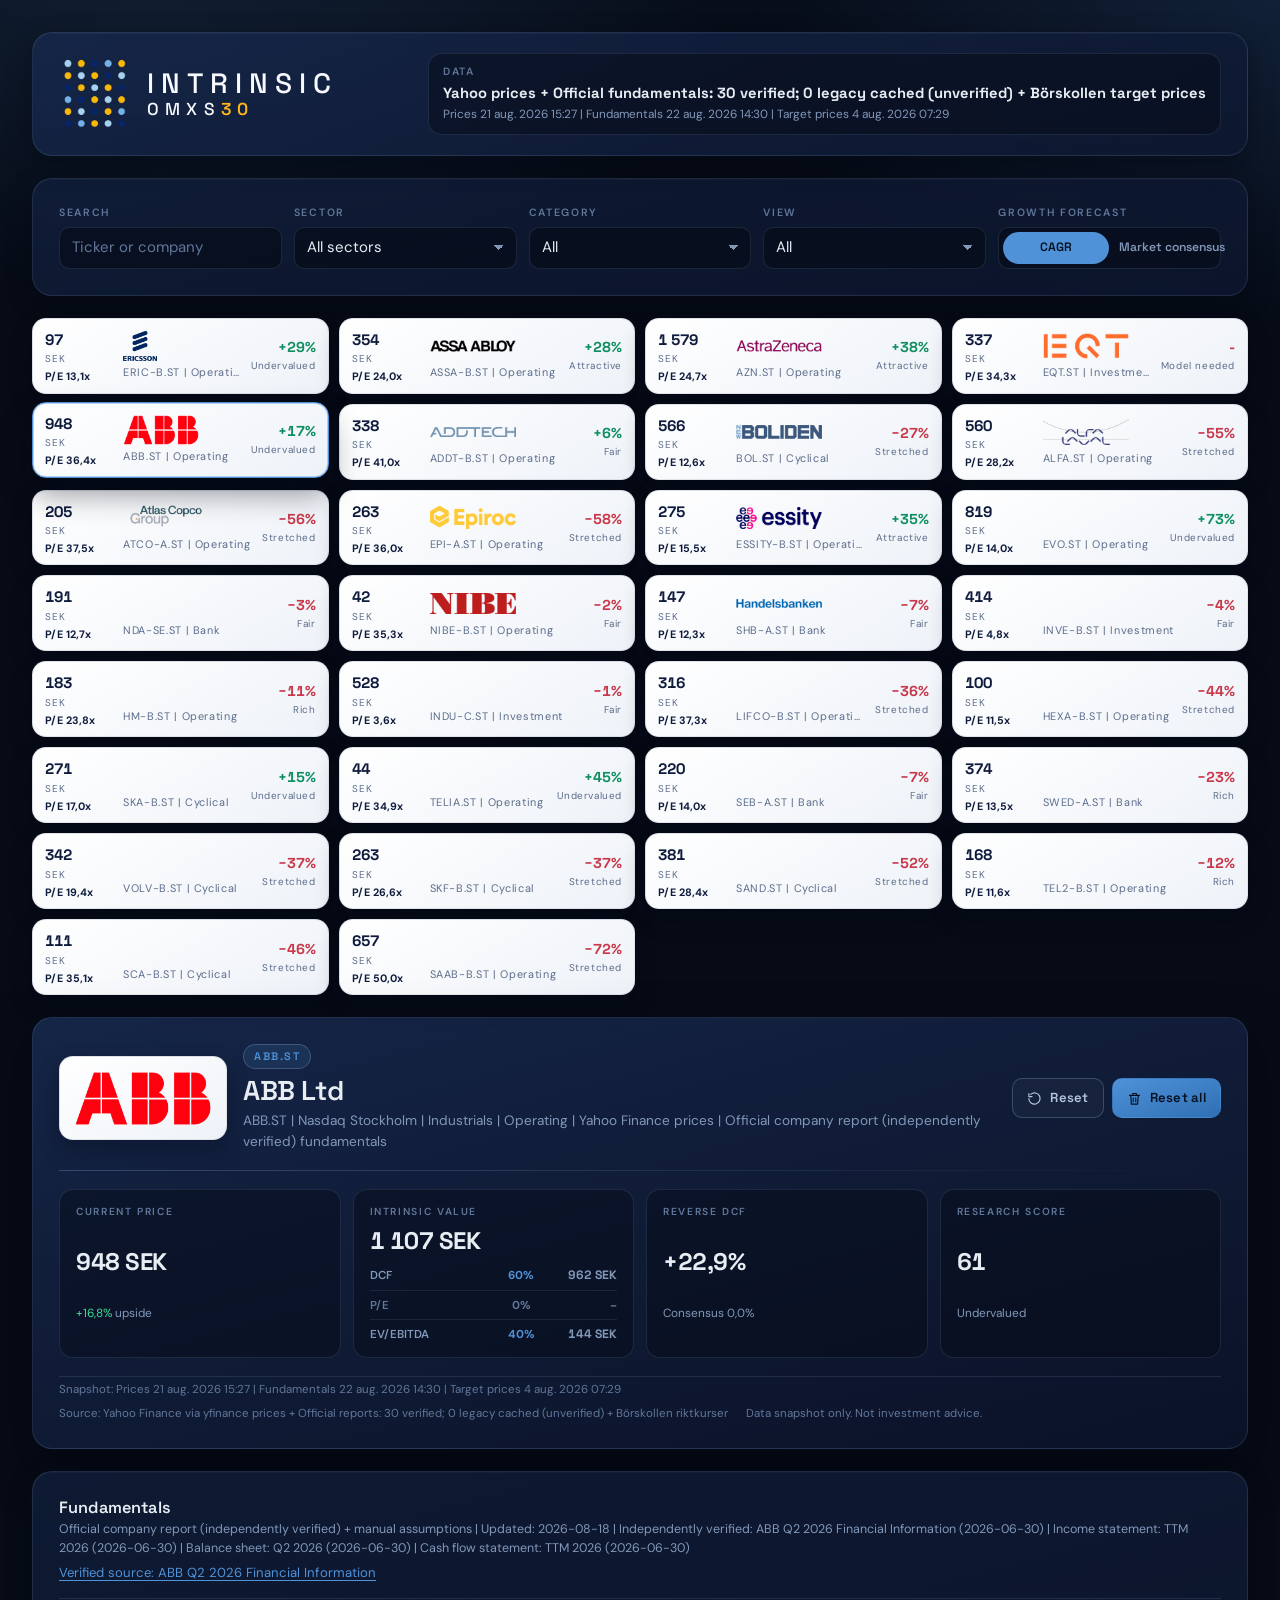
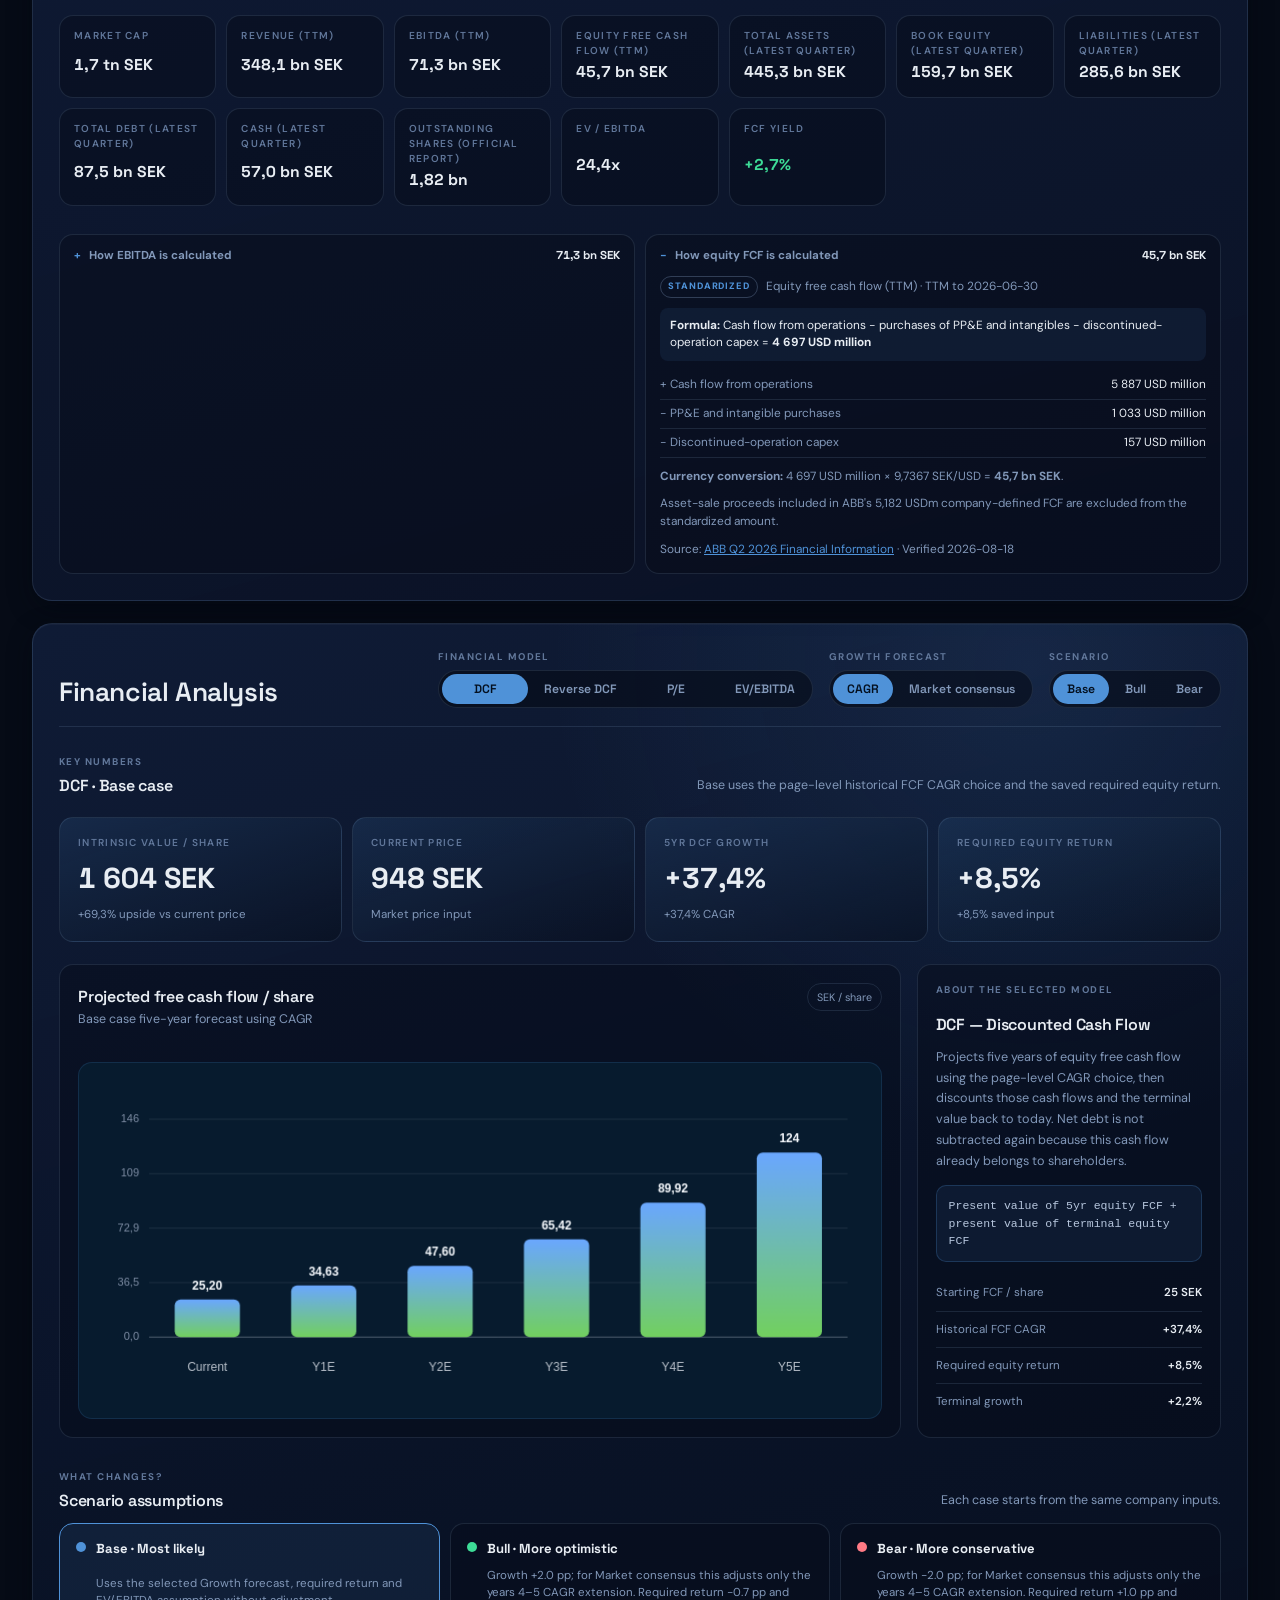
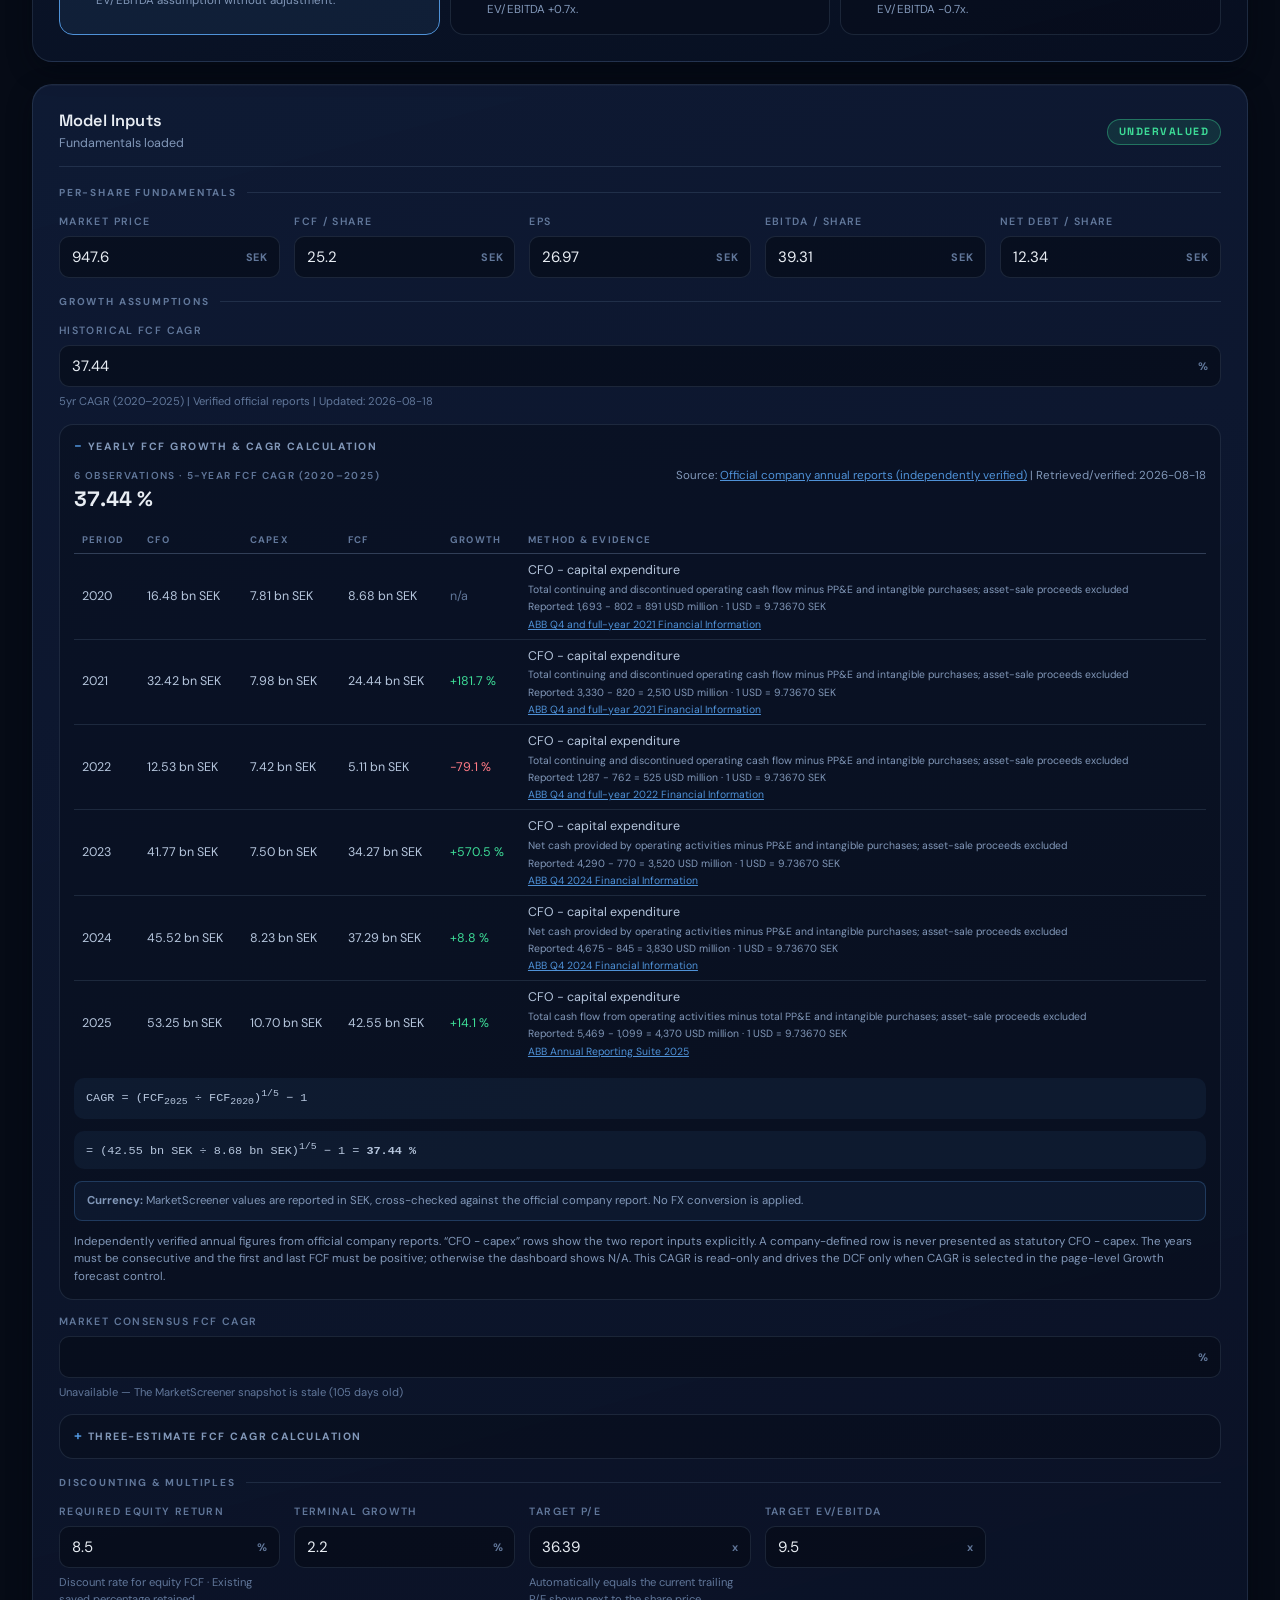
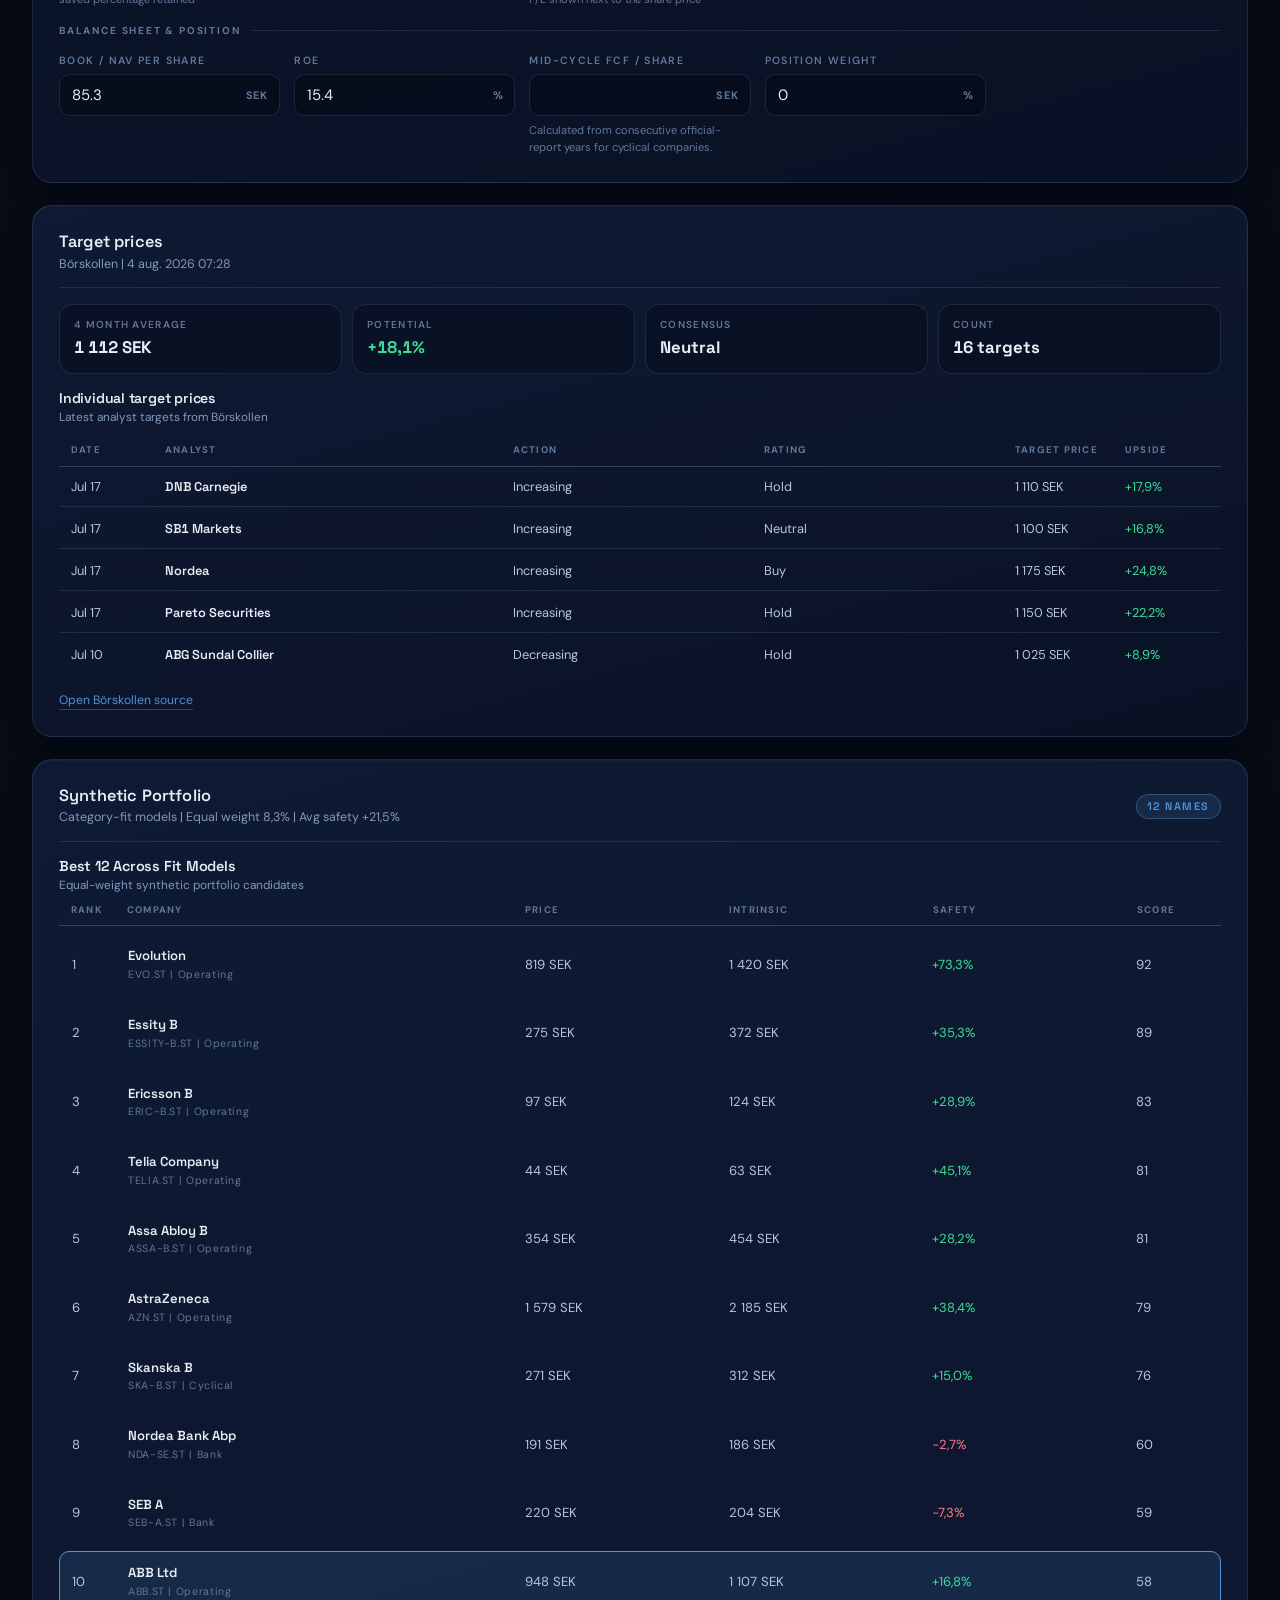
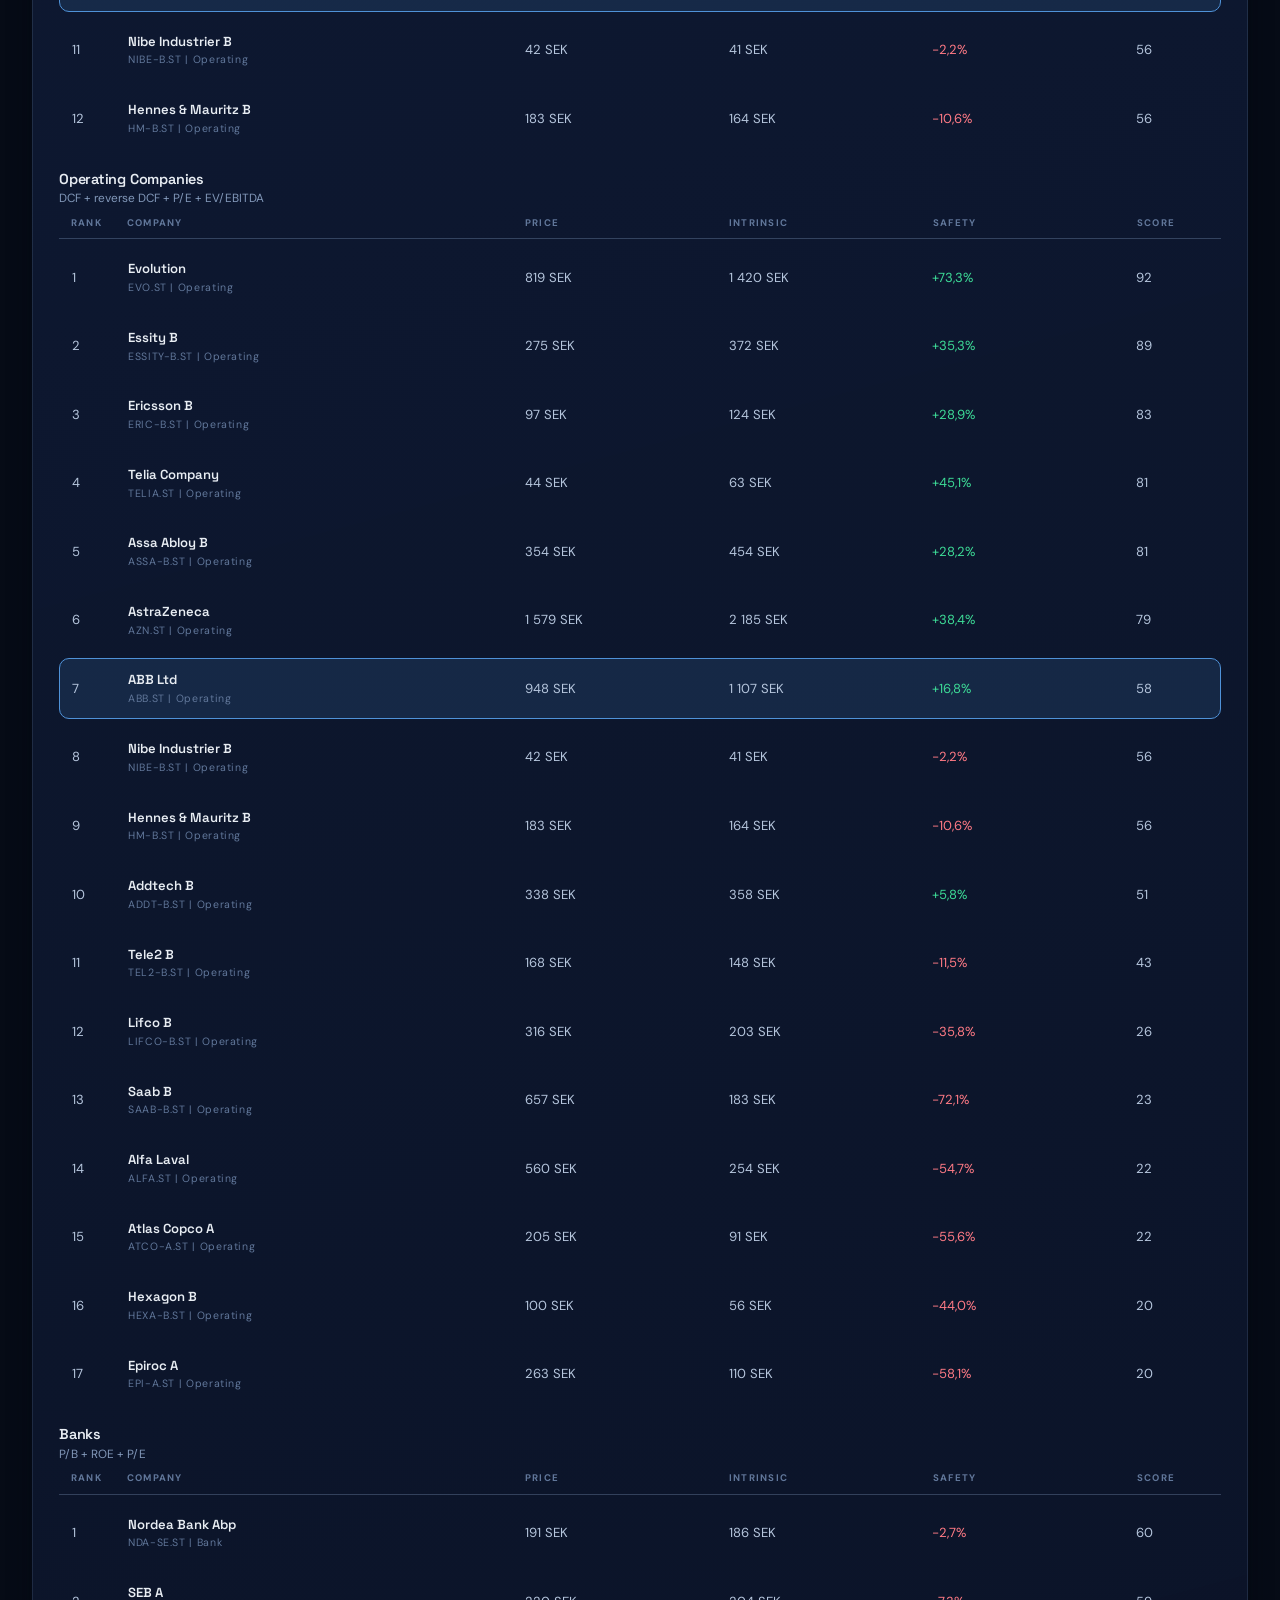
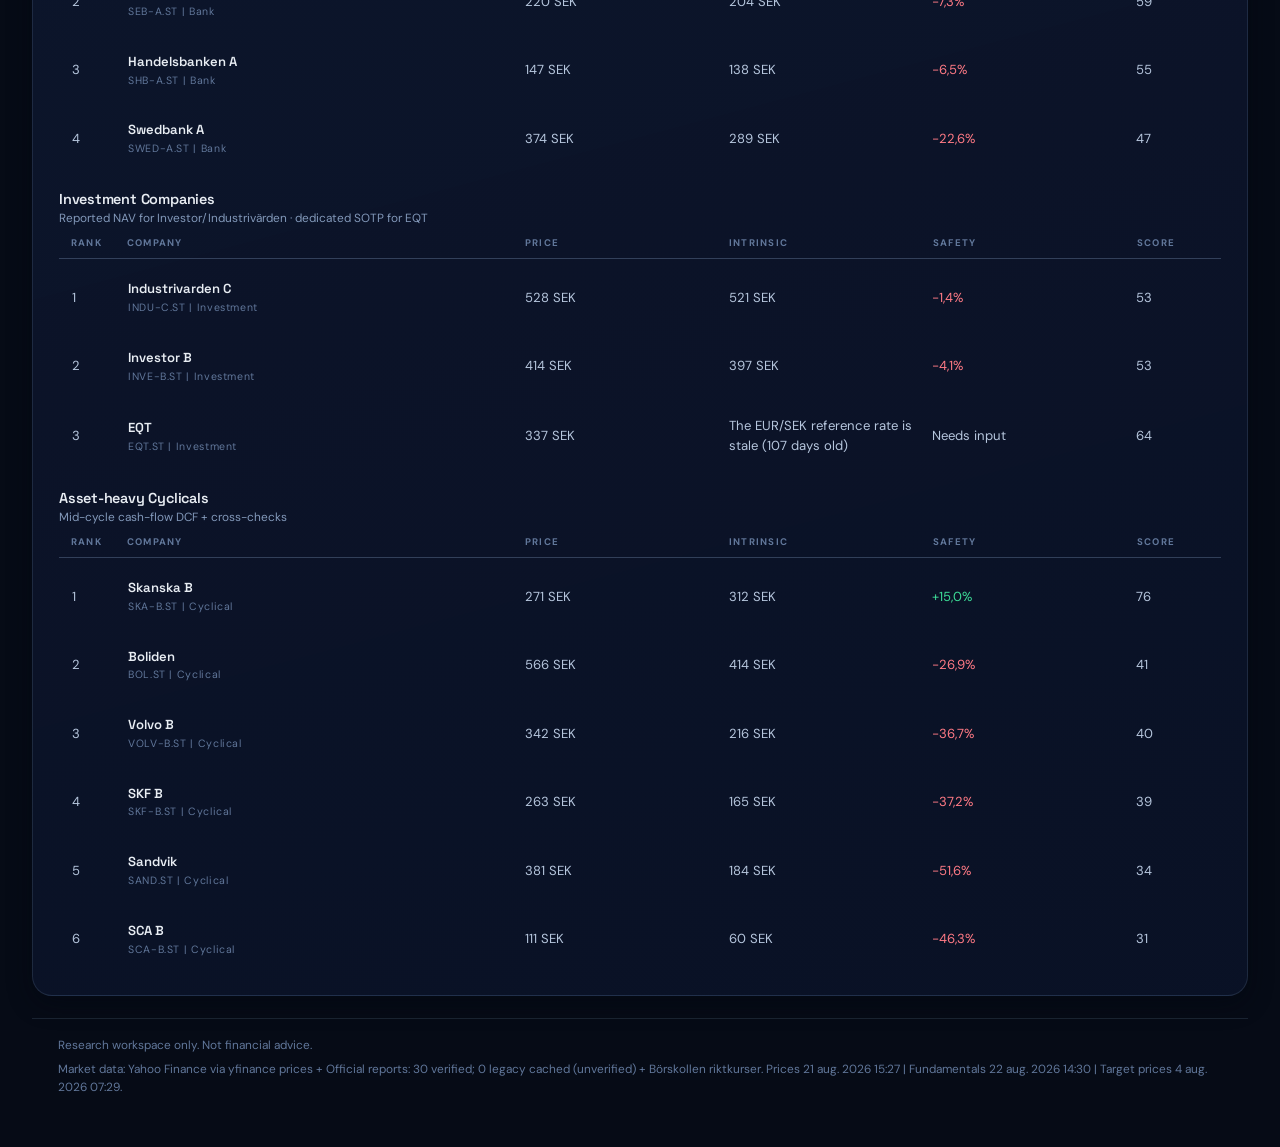
==== commit 9fc209c5: "Update site branding and favicon" ====
--- a/index.html
+++ b/index.html
@@ -4,18 +4,25 @@
     <meta charset="utf-8">
     <meta name="viewport" content="width=device-width, initial-scale=1">
     <title>Intrinsic Value - OMXS30</title>
-  <meta name="description" content="Intrinsic value screener for the OMXS30 index: DCF, P/E and EV/EBITDA valuations with analyst target prices.">
-  <link rel="preconnect" href="https://fonts.googleapis.com">
-  <link rel="preconnect" href="https://fonts.gstatic.com" crossorigin>
-  <link rel="stylesheet" href="https://fonts.googleapis.com/css2?family=Space+Grotesk:wght@400;500;600;700&family=DM+Sans:opsz,wght@9..40,400;9..40,500;9..40,700&display=swap">
-  <link rel="stylesheet" href="styles.css?v=20260822-eqt-growth">
+    <meta name="description" content="Intrinsic value screener for the OMXS30 index: DCF, P/E and EV/EBITDA valuations with analyst target prices.">
+    <meta name="theme-color" content="#071126">
+    <link rel="icon" type="image/png" sizes="32x32" href="assets/brand/favicon-32.png">
+    <link rel="apple-touch-icon" sizes="180x180" href="assets/brand/apple-touch-icon.png">
+    <link rel="preconnect" href="https://fonts.googleapis.com">
+    <link rel="preconnect" href="https://fonts.gstatic.com" crossorigin>
+    <link rel="stylesheet" href="https://fonts.googleapis.com/css2?family=Space+Grotesk:wght@400;500;600;700&family=DM+Sans:opsz,wght@9..40,400;9..40,500;9..40,700&display=swap">
+    <link rel="stylesheet" href="styles.css?v=20260824-brand">
   </head>
   <body>
     <div class="app-shell">
       <main class="main-panel">
         <header class="app-header">
           <div class="brand">
-            <img class="brand-logo" src="assets/logos/intrinsic-value-logo.png" alt="Intrinsic Value - Financial modelling of the OMXS30 Index">
+            <img class="brand-logo" src="assets/brand/intrinsic-omxs30-mark.png" alt="">
+            <span class="brand-wordmark" aria-label="Intrinsic OMXS30">
+              <strong>Intrinsic</strong>
+              <span>OMXS<b>30</b></span>
+            </span>
           </div>
 
           <div class="header-actions">
--- a/styles.css
+++ b/styles.css
@@ -138,14 +138,46 @@
   backdrop-filter: blur(8px);
 }
 
-.brand { display: flex; align-items: center; min-width: 0; }
+.brand {
+  display: flex;
+  align-items: center;
+  gap: clamp(10px, 1.5vw, 16px);
+  min-width: 0;
+}
 
 .brand-logo {
   display: block;
-  width: auto;
-  height: clamp(34px, 6vw, 52px);
+  width: clamp(52px, 7vw, 72px);
+  height: clamp(52px, 7vw, 72px);
   object-fit: contain;
-  object-position: left center;
+  flex: 0 0 auto;
+}
+
+.brand-wordmark {
+  display: grid;
+  gap: 4px;
+  min-width: 0;
+  color: #f7f9ff;
+  font-family: var(--font-display);
+  line-height: 1;
+  text-transform: uppercase;
+}
+
+.brand-wordmark strong {
+  font-size: clamp(1.08rem, 2.4vw, 1.75rem);
+  font-weight: 500;
+  letter-spacing: clamp(0.18em, 0.55vw, 0.32em);
+}
+
+.brand-wordmark > span {
+  font-size: clamp(0.74rem, 1.6vw, 1.08rem);
+  font-weight: 500;
+  letter-spacing: clamp(0.2em, 0.58vw, 0.36em);
+}
+
+.brand-wordmark b {
+  color: #ffb51b;
+  font-weight: 600;
 }
 
 .header-actions {
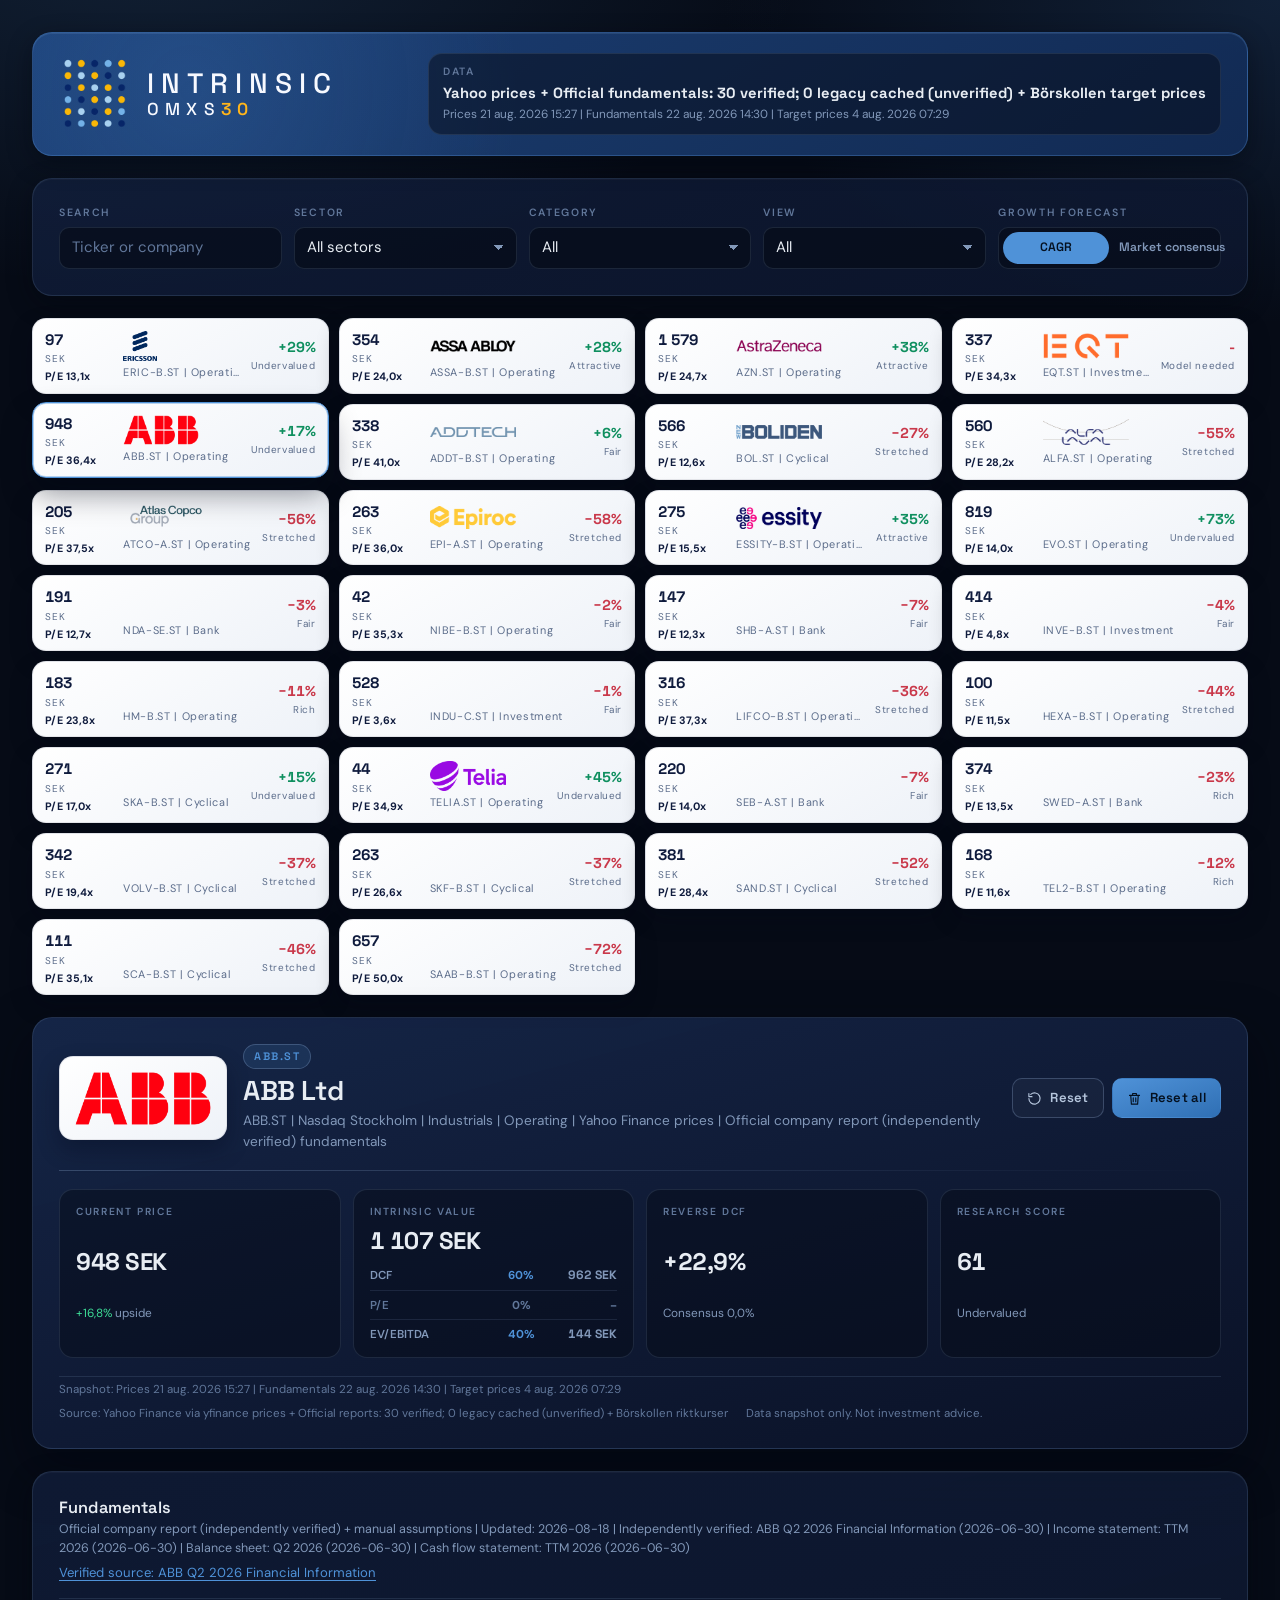
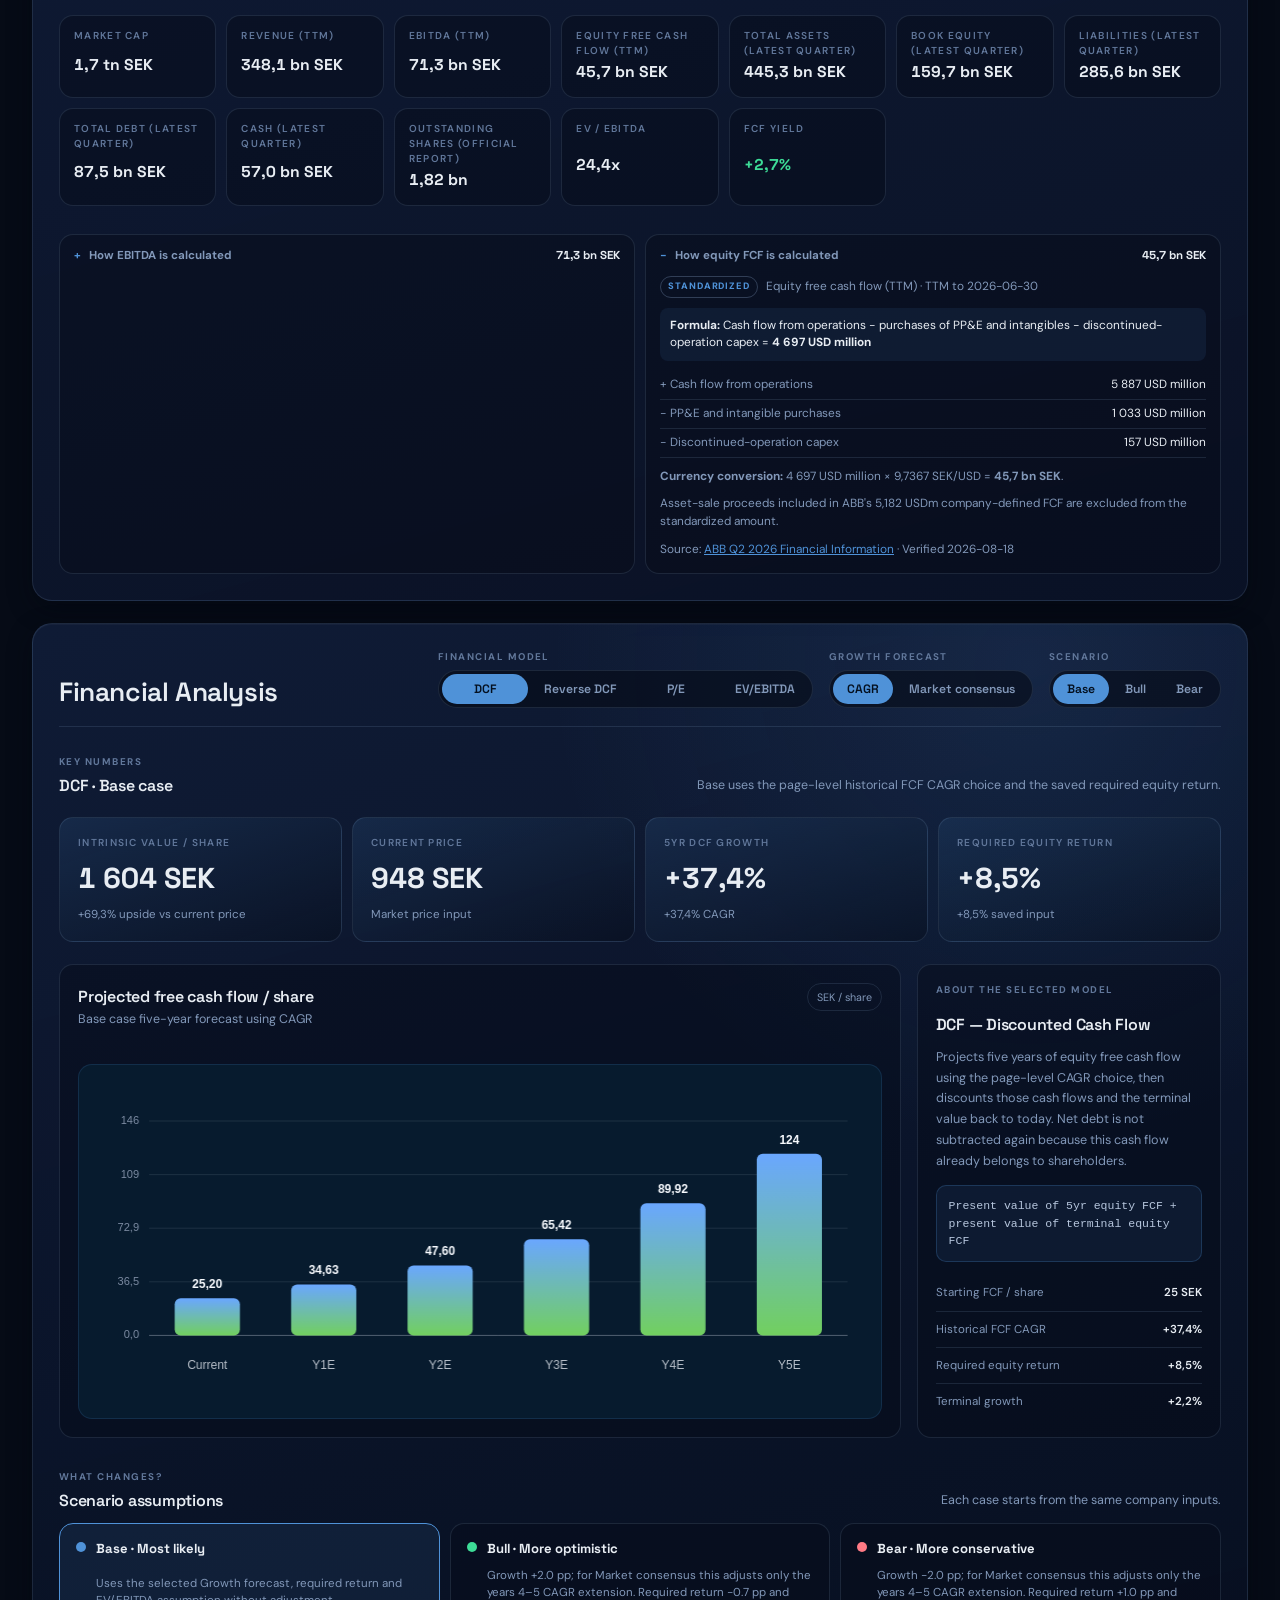
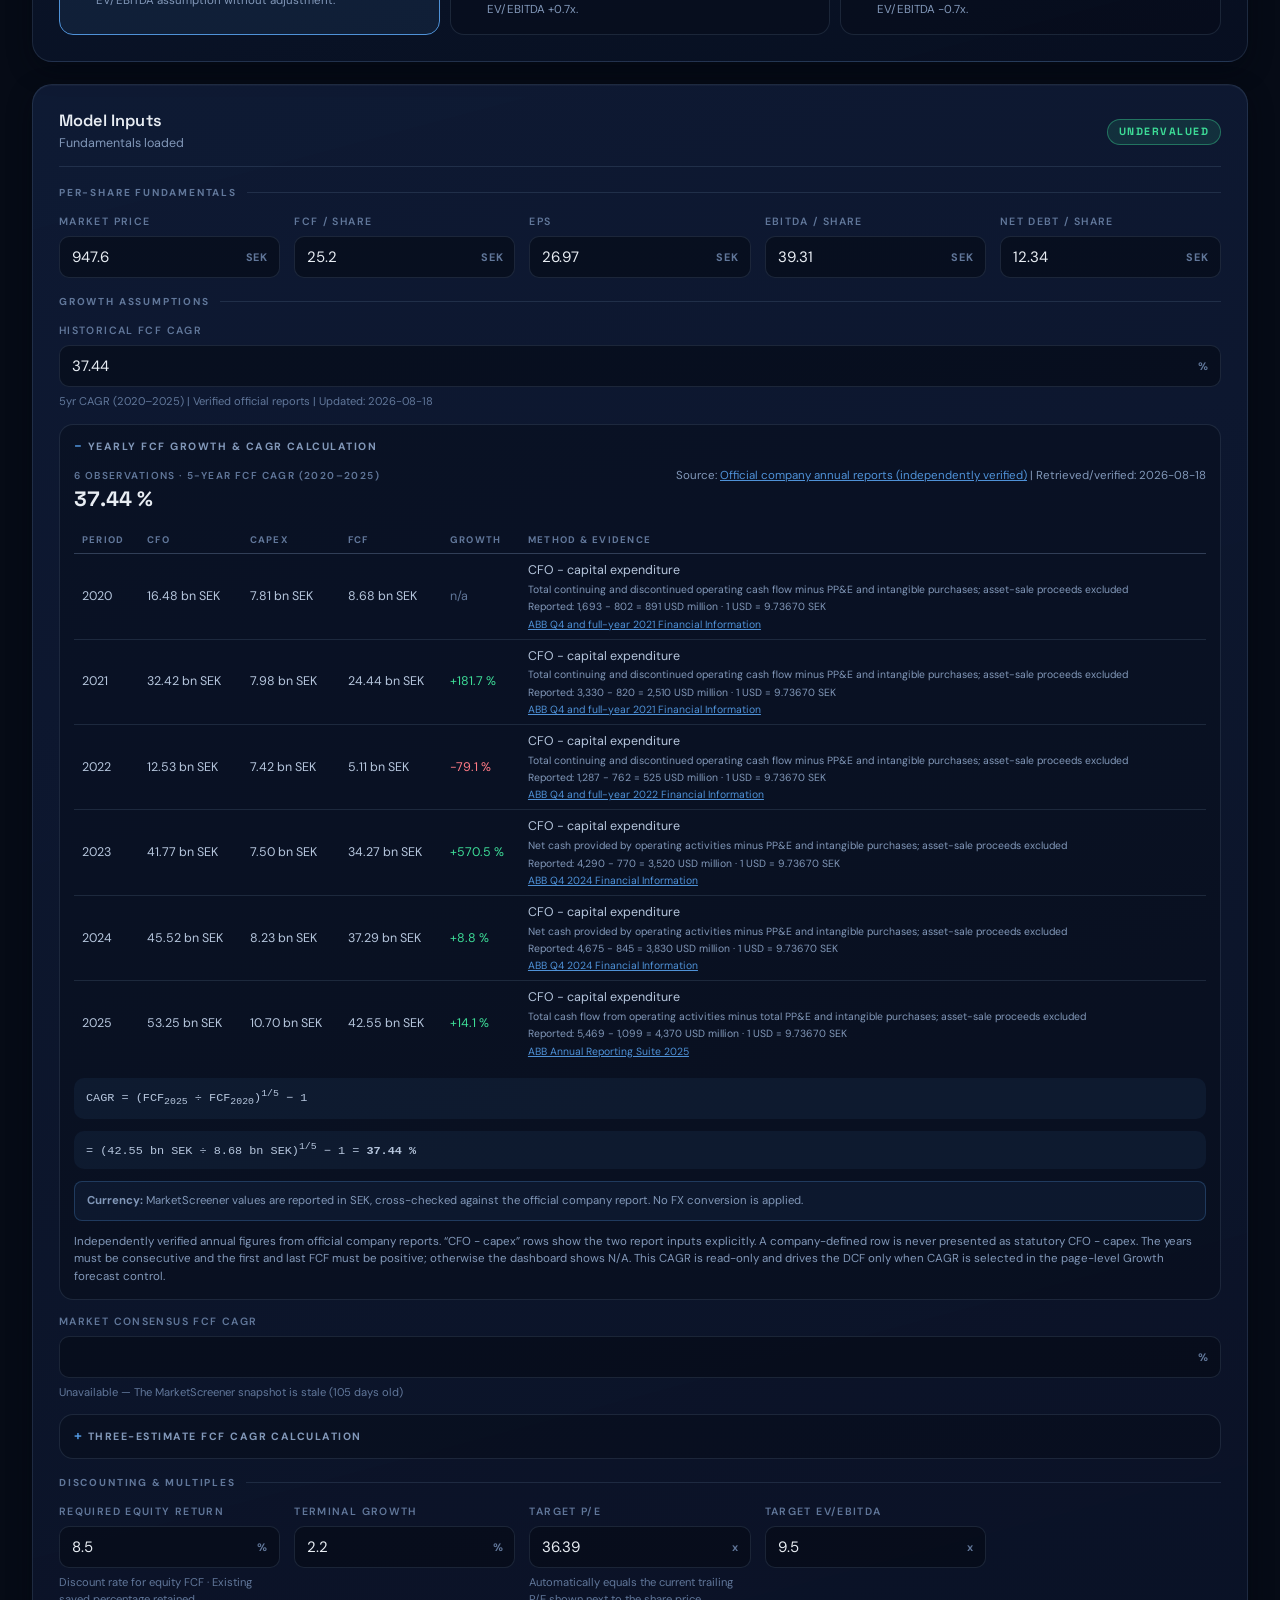
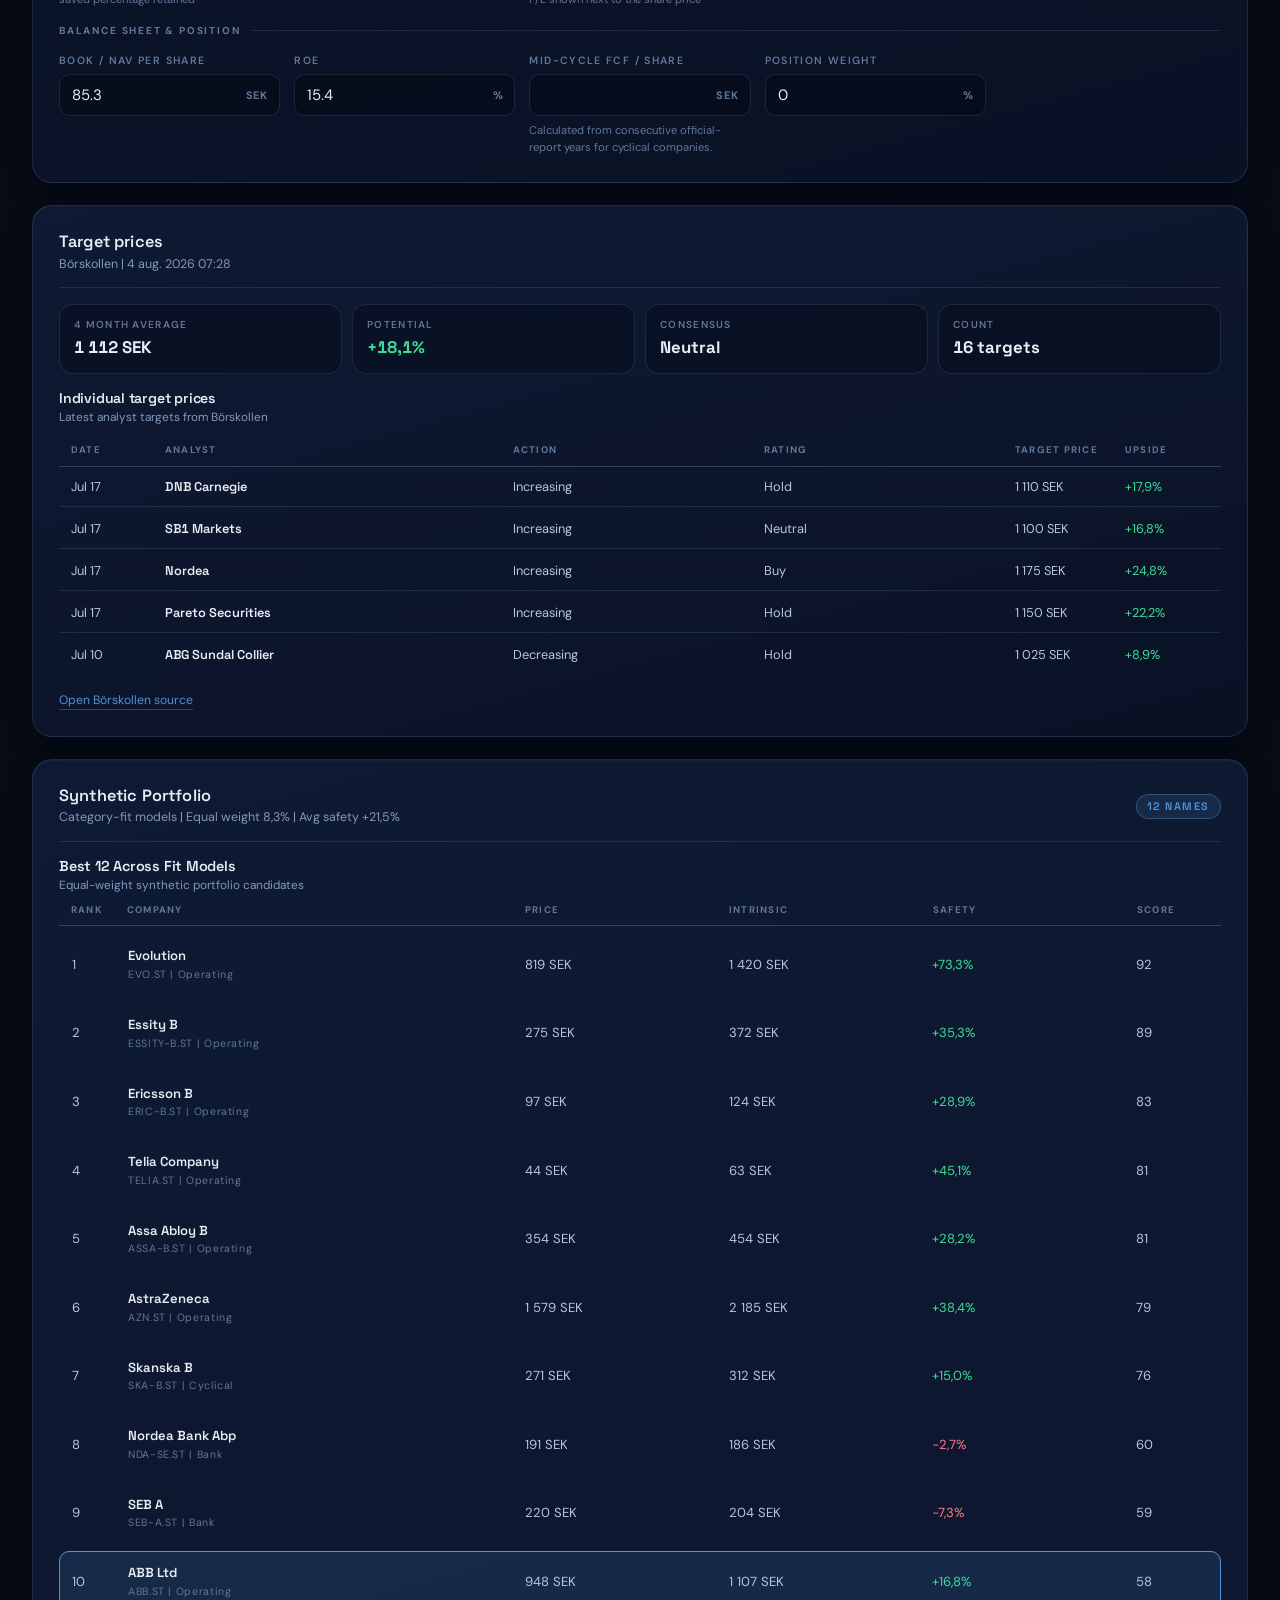
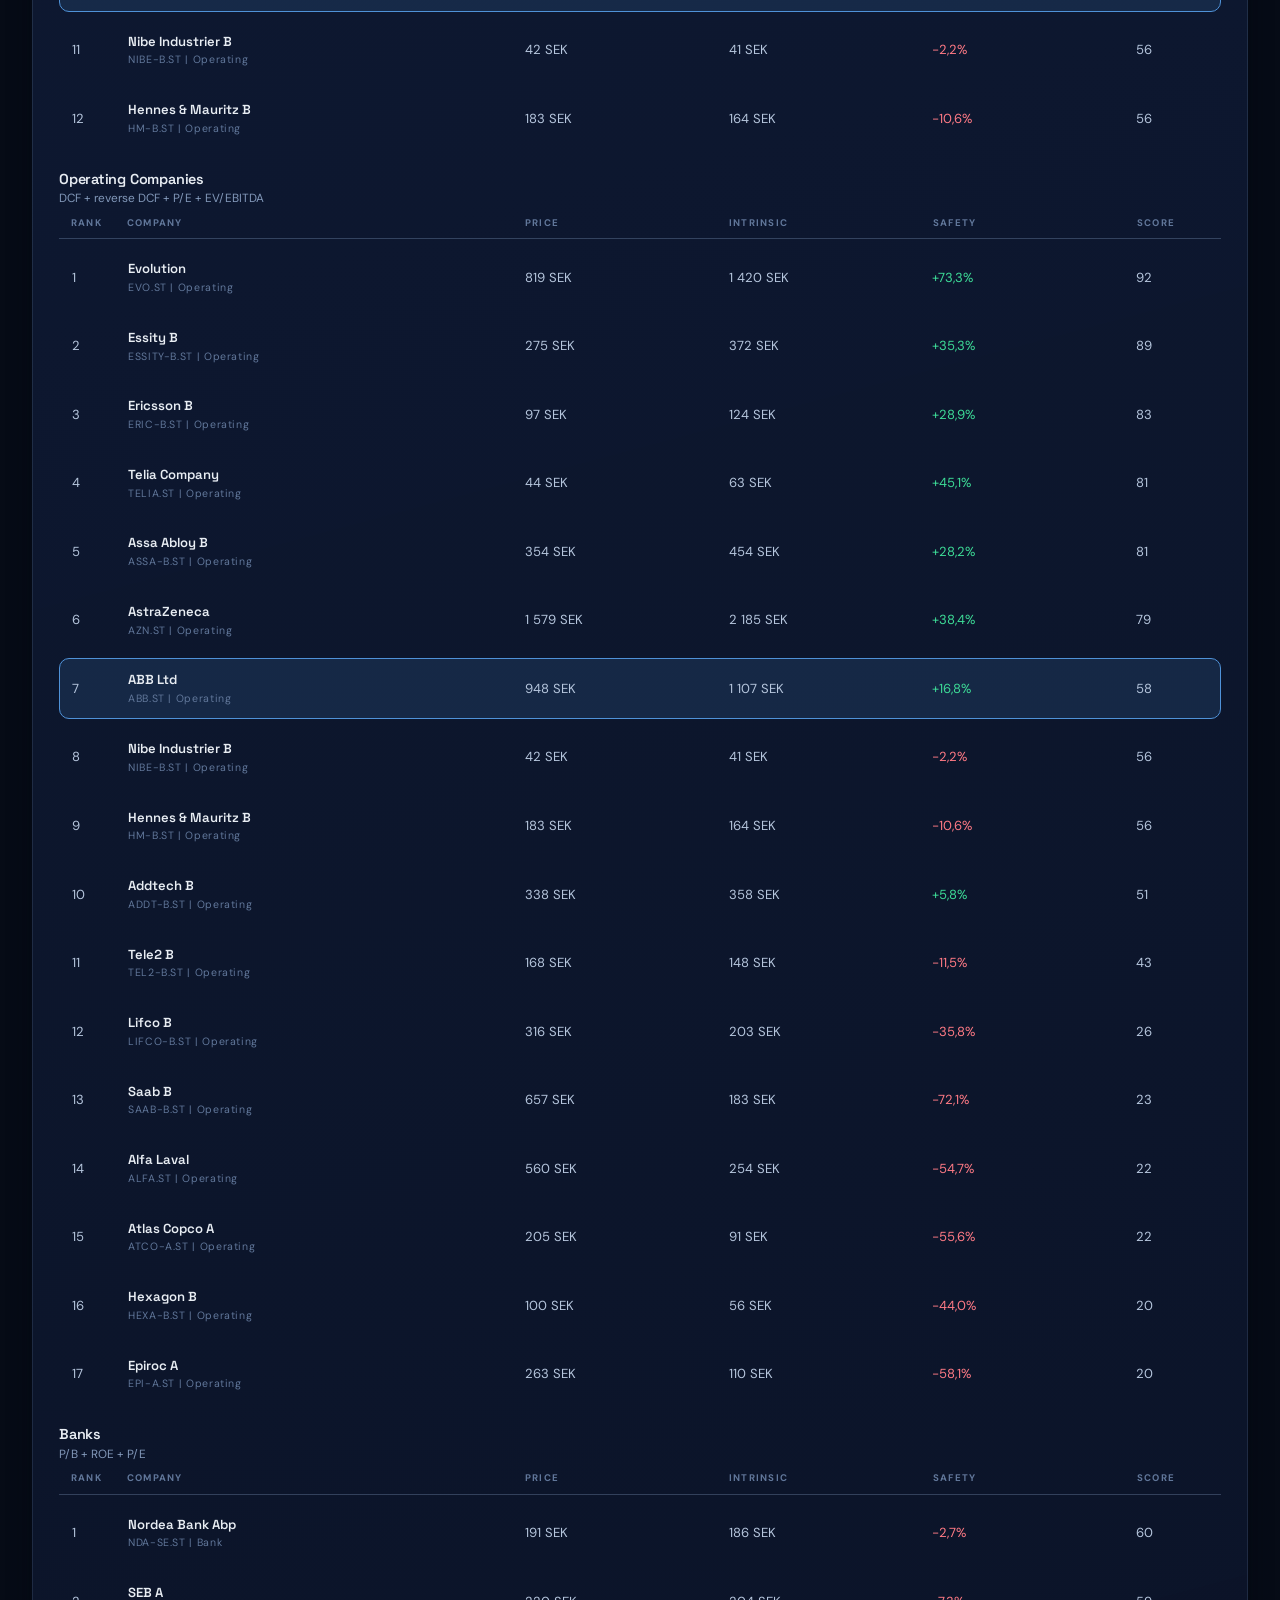
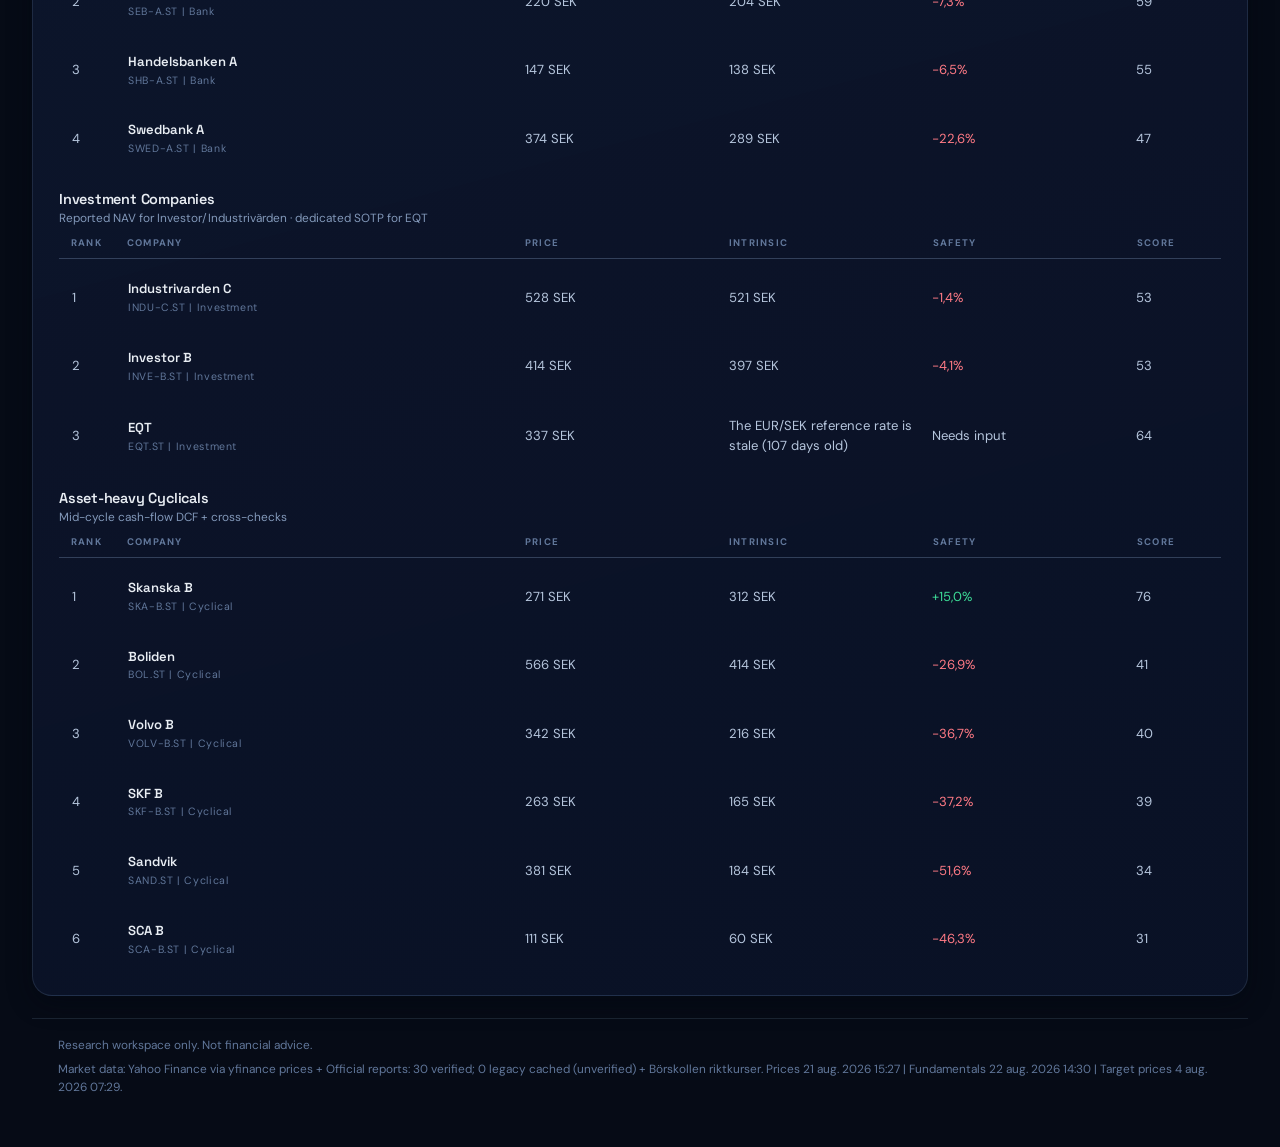
==== commit ef5c9be7: "Brighten branded header panel" ====
--- a/index.html
+++ b/index.html
@@ -11,7 +11,7 @@
     <link rel="preconnect" href="https://fonts.googleapis.com">
     <link rel="preconnect" href="https://fonts.gstatic.com" crossorigin>
     <link rel="stylesheet" href="https://fonts.googleapis.com/css2?family=Space+Grotesk:wght@400;500;600;700&family=DM+Sans:opsz,wght@9..40,400;9..40,500;9..40,700&display=swap">
-    <link rel="stylesheet" href="styles.css?v=20260824-brand">
+    <link rel="stylesheet" href="styles.css?v=20260824-brand-blue">
   </head>
   <body>
     <div class="app-shell">
--- a/styles.css
+++ b/styles.css
@@ -133,8 +133,11 @@
   padding: clamp(14px, 2vw, 20px) var(--pad);
   border: 1px solid var(--line);
   border-radius: var(--radius-lg);
-  background: linear-gradient(160deg, rgba(23, 40, 76, 0.85), rgba(13, 23, 48, 0.9));
-  box-shadow: var(--shadow-1);
+  background:
+    radial-gradient(circle at 13% 48%, rgba(79, 148, 224, 0.18), transparent 31%),
+    linear-gradient(145deg, rgba(29, 66, 121, 0.97), rgba(18, 43, 84, 0.97));
+  border-color: rgba(83, 137, 205, 0.34);
+  box-shadow: var(--shadow-1), inset 0 1px 0 rgba(135, 183, 235, 0.08);
   backdrop-filter: blur(8px);
 }
 
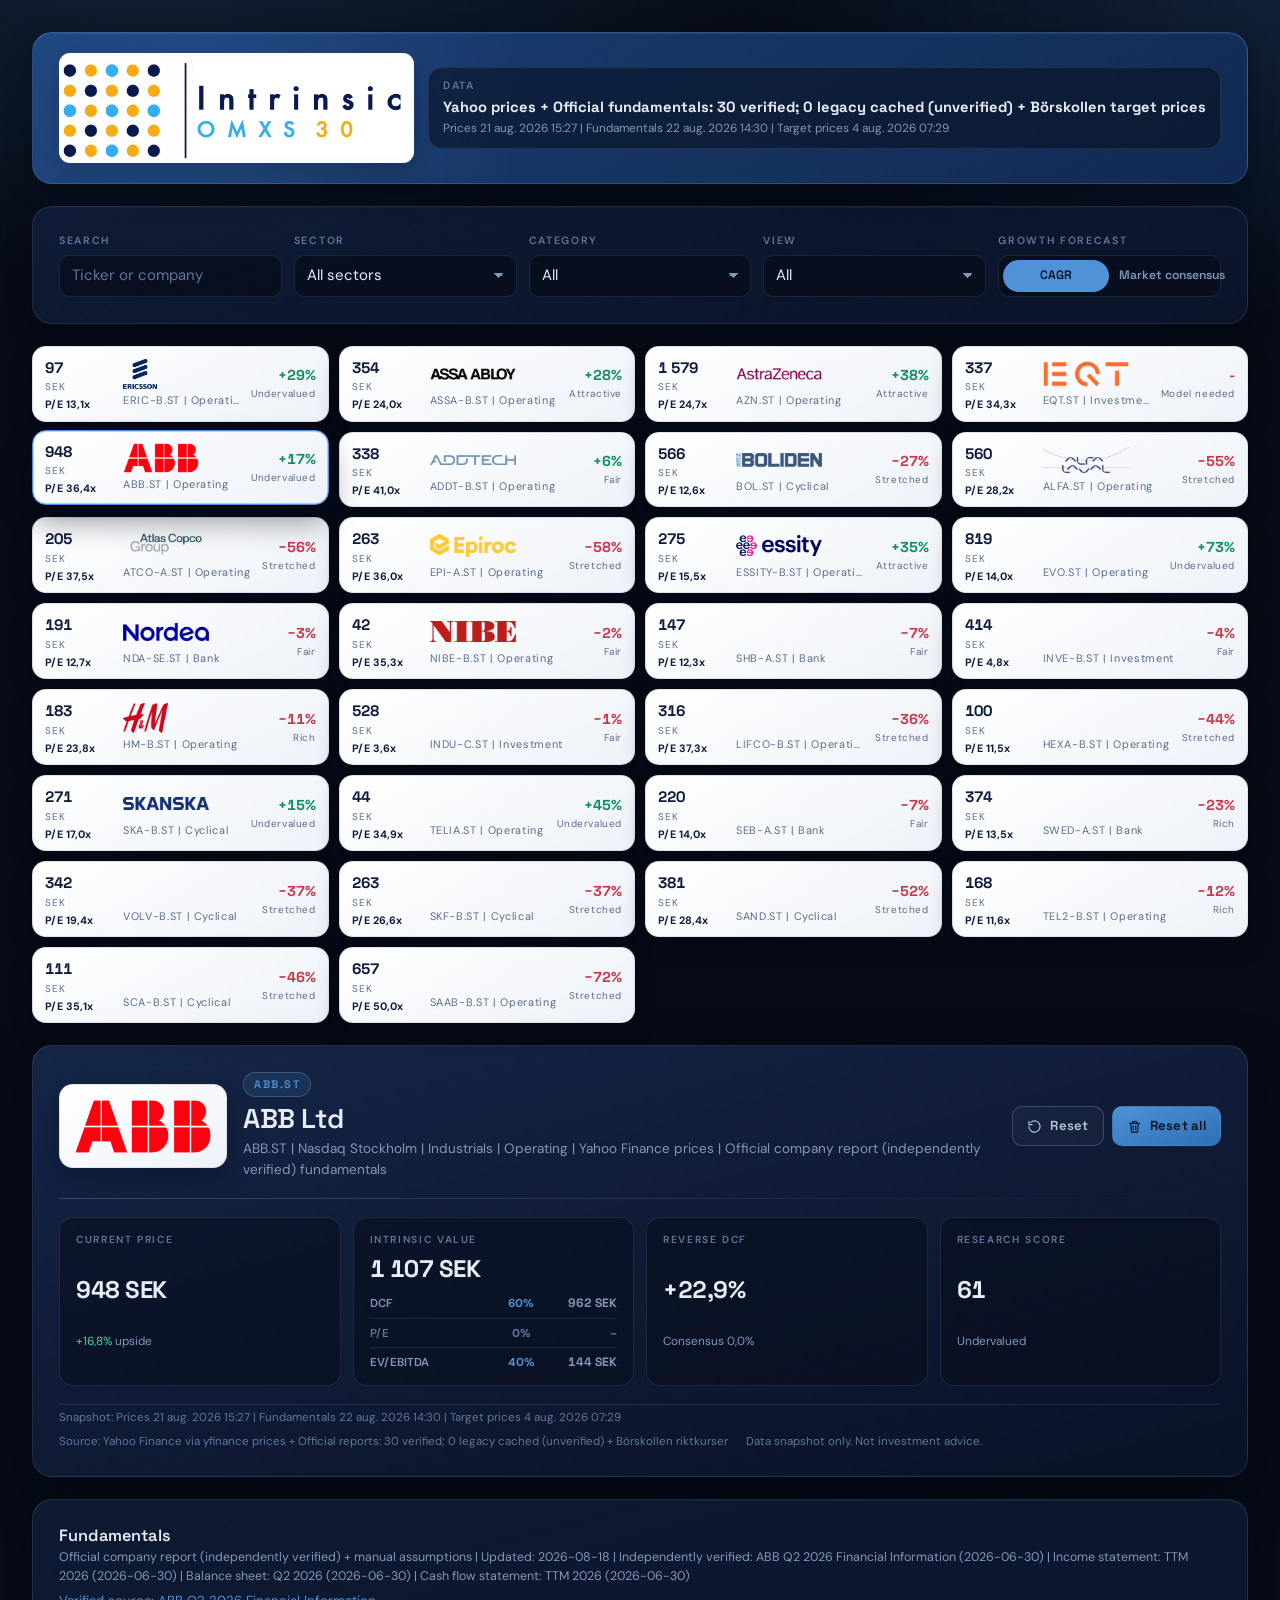
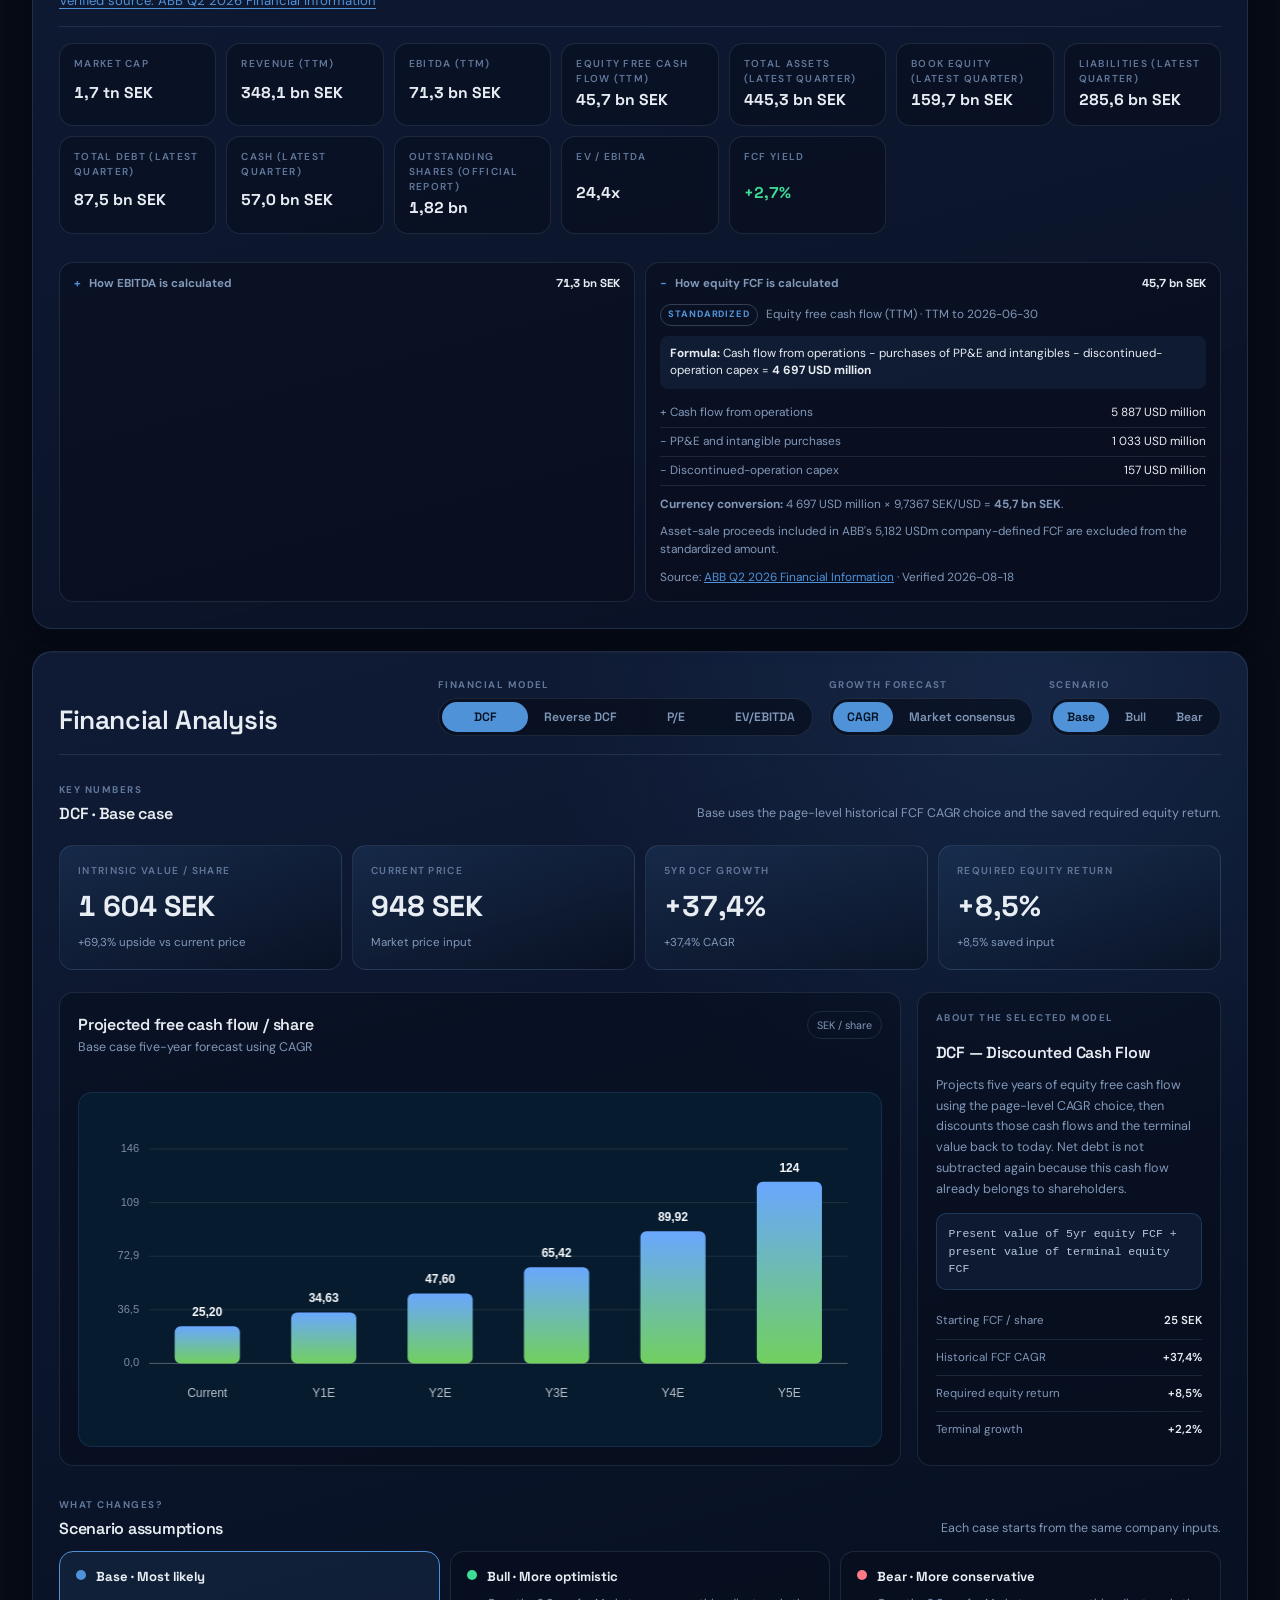
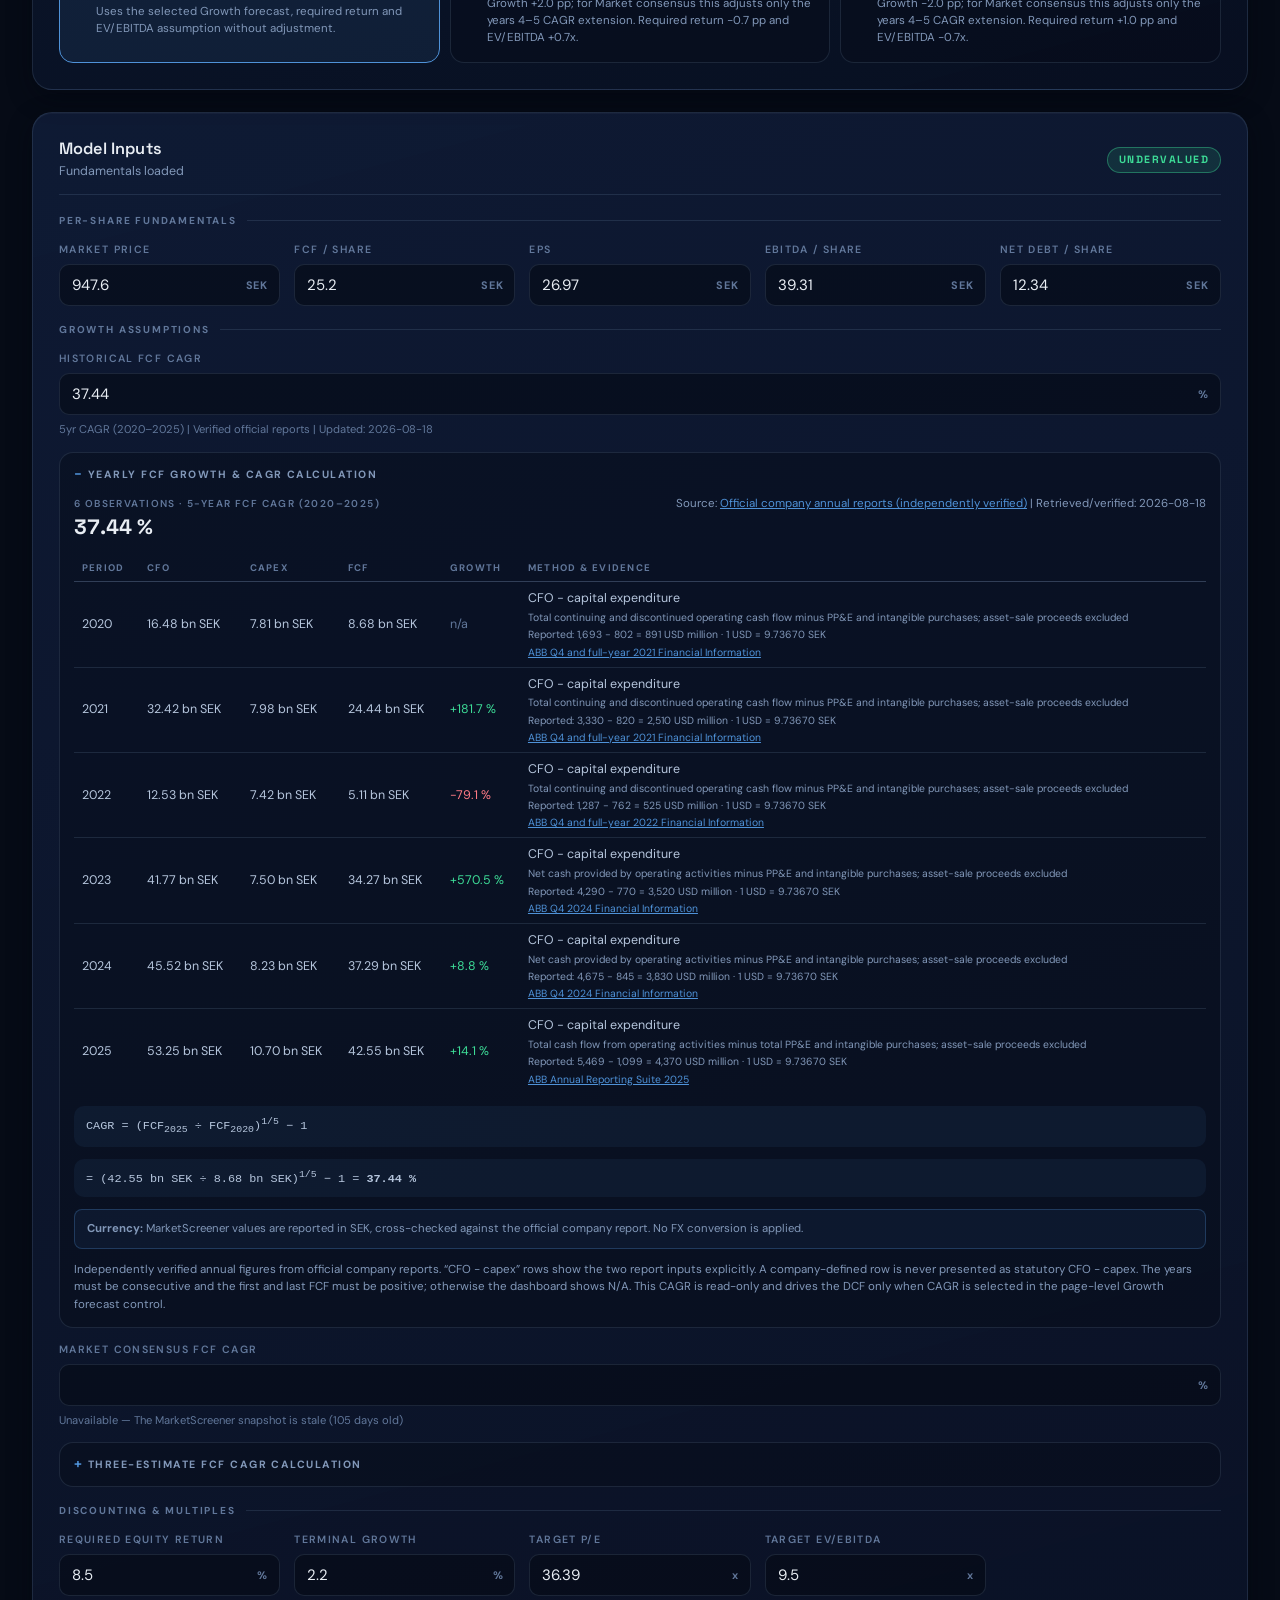
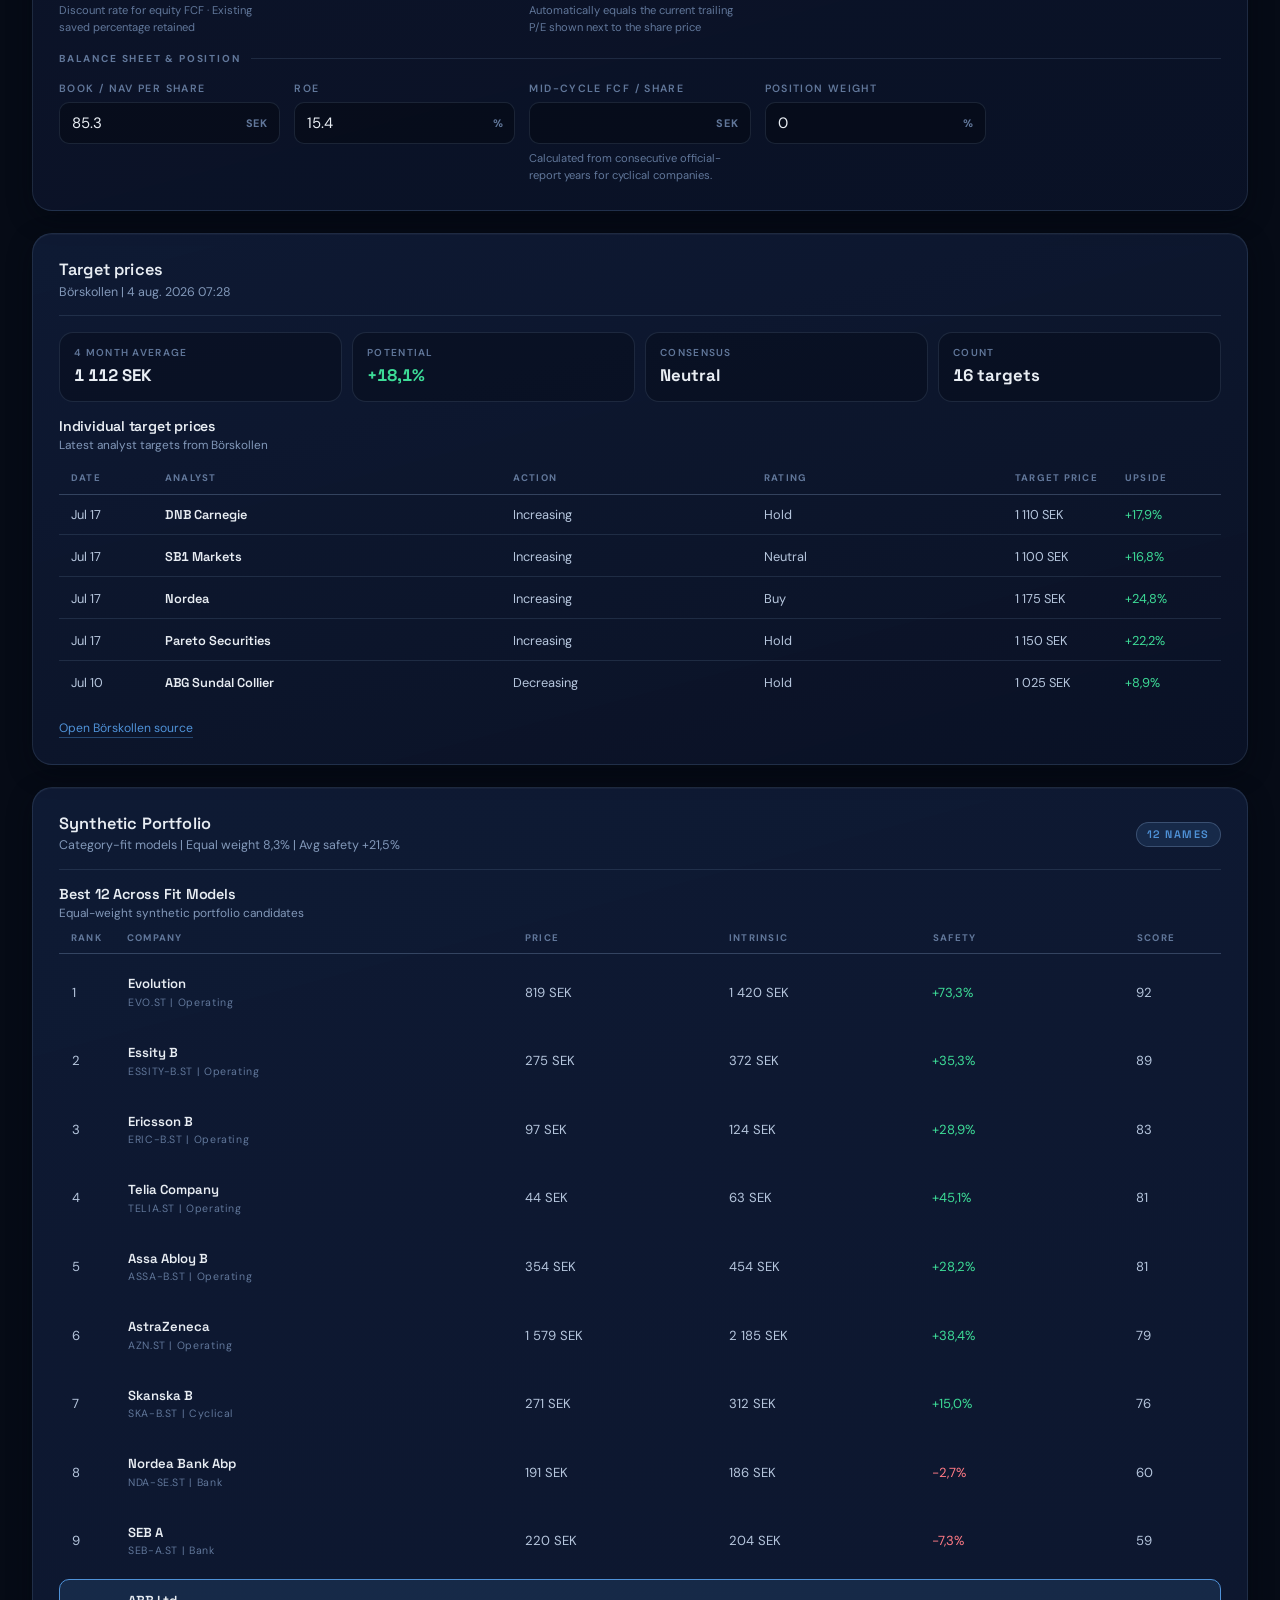
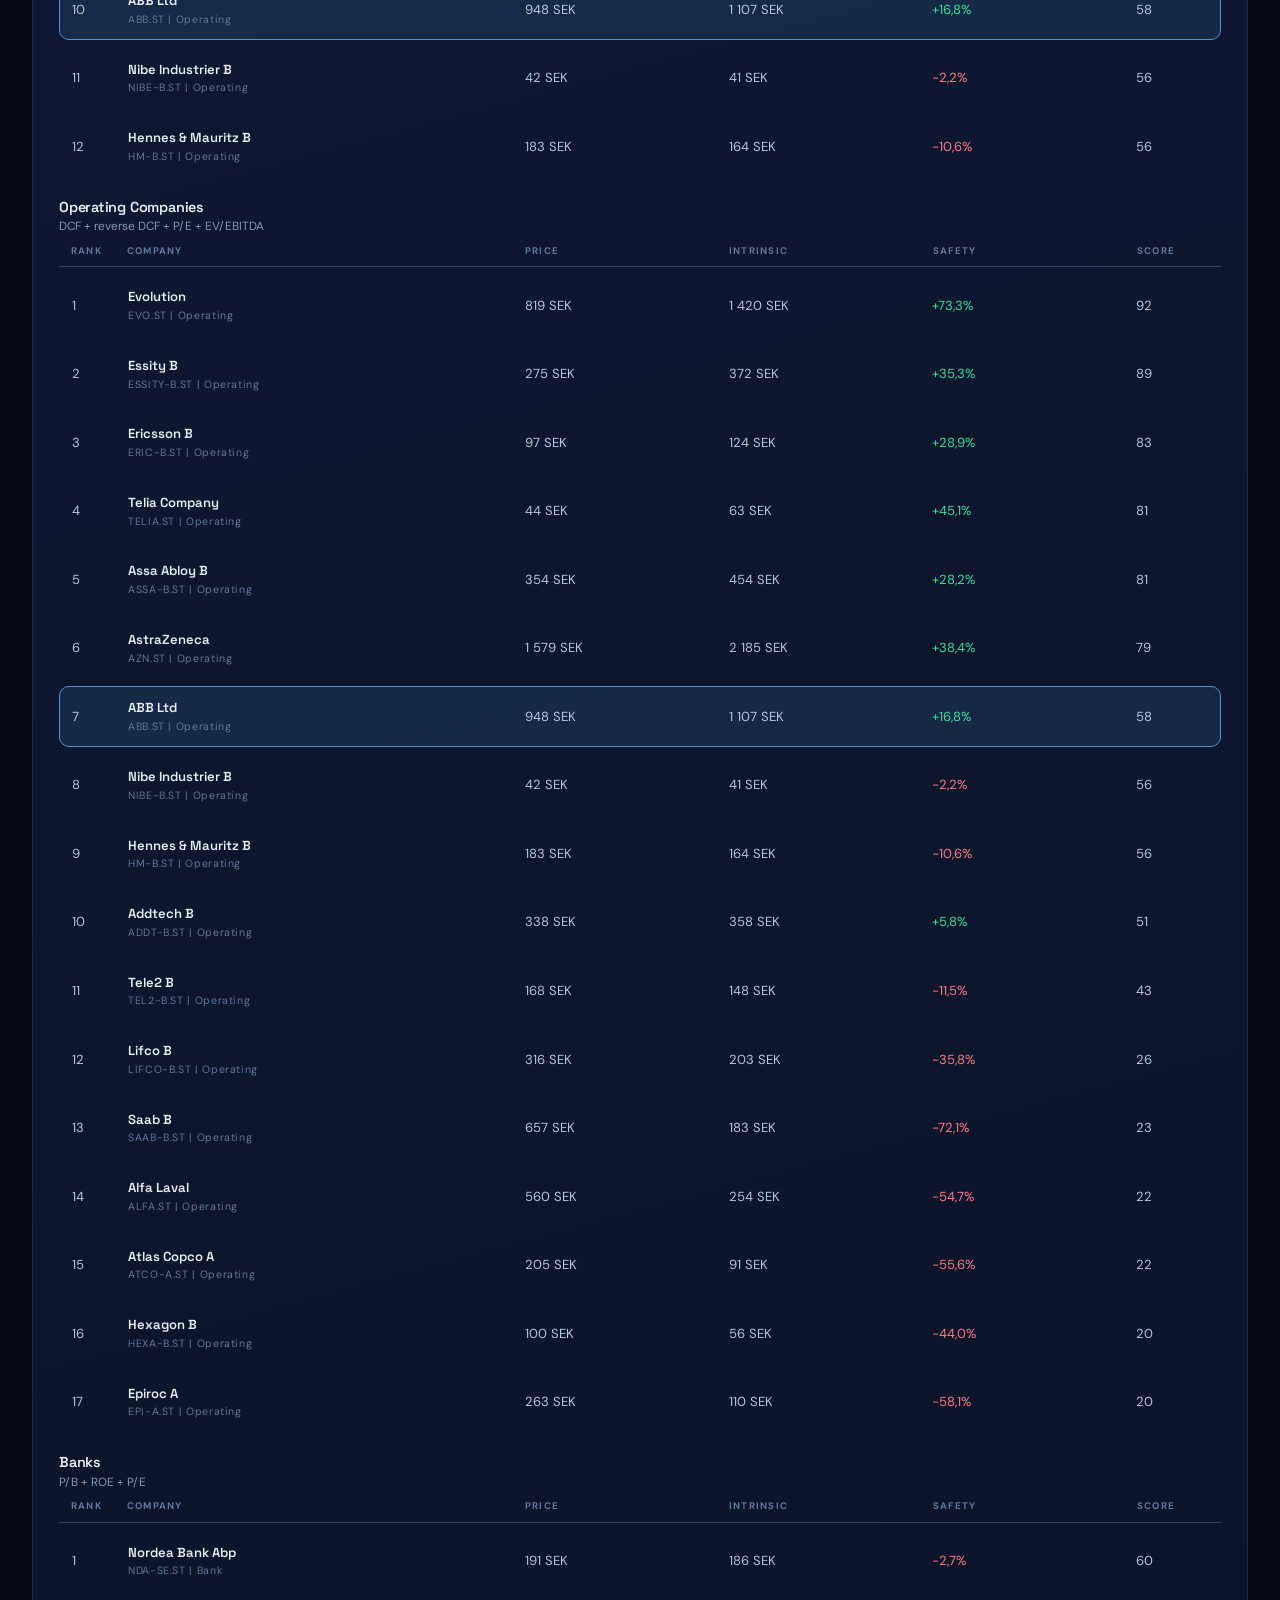
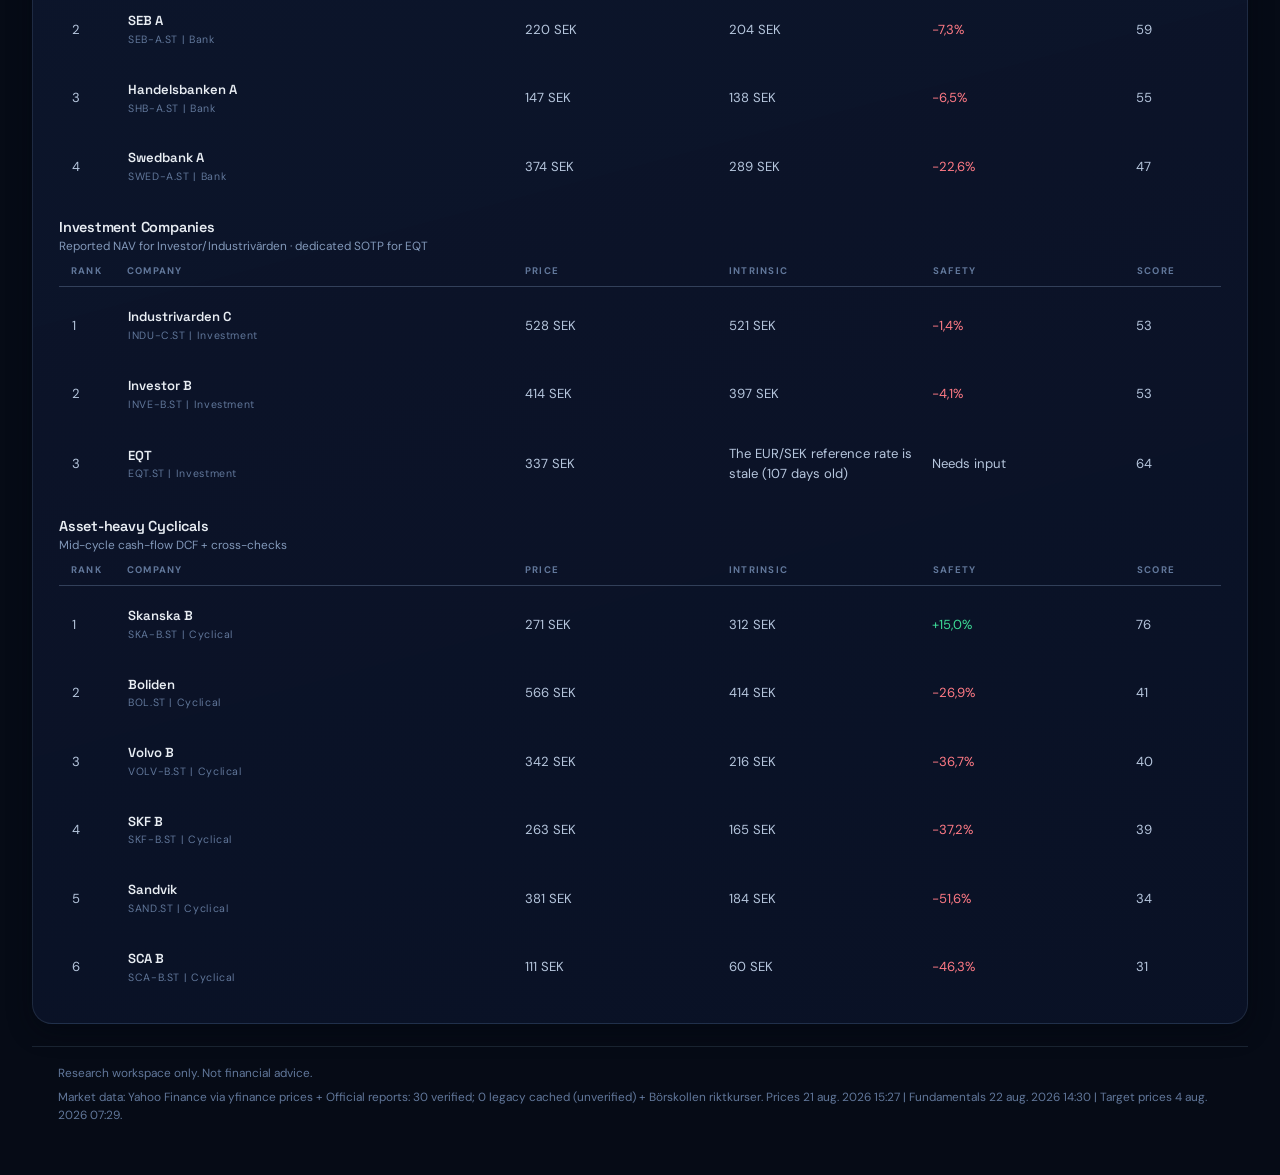
==== commit 58273fd5: "Use supplied Intrinsic logo and favicon" ====
--- a/index.html
+++ b/index.html
@@ -6,23 +6,19 @@
     <title>Intrinsic Value - OMXS30</title>
     <meta name="description" content="Intrinsic value screener for the OMXS30 index: DCF, P/E and EV/EBITDA valuations with analyst target prices.">
     <meta name="theme-color" content="#071126">
-    <link rel="icon" type="image/png" sizes="32x32" href="assets/brand/favicon-32.png">
-    <link rel="apple-touch-icon" sizes="180x180" href="assets/brand/apple-touch-icon.png">
+    <link rel="icon" type="image/png" sizes="32x32" href="assets/brand/favicon-v2-32.png">
+    <link rel="apple-touch-icon" sizes="180x180" href="assets/brand/apple-touch-icon-v2.png">
     <link rel="preconnect" href="https://fonts.googleapis.com">
     <link rel="preconnect" href="https://fonts.gstatic.com" crossorigin>
     <link rel="stylesheet" href="https://fonts.googleapis.com/css2?family=Space+Grotesk:wght@400;500;600;700&family=DM+Sans:opsz,wght@9..40,400;9..40,500;9..40,700&display=swap">
-    <link rel="stylesheet" href="styles.css?v=20260824-brand-blue">
+    <link rel="stylesheet" href="styles.css?v=20260824-logo-lockup">
   </head>
   <body>
     <div class="app-shell">
       <main class="main-panel">
         <header class="app-header">
           <div class="brand">
-            <img class="brand-logo" src="assets/brand/intrinsic-omxs30-mark.png" alt="">
-            <span class="brand-wordmark" aria-label="Intrinsic OMXS30">
-              <strong>Intrinsic</strong>
-              <span>OMXS<b>30</b></span>
-            </span>
+            <img class="brand-logo" src="assets/brand/intrinsic-omxs30-logo-lockup.png" alt="Intrinsic OMXS30">
           </div>
 
           <div class="header-actions">
--- a/styles.css
+++ b/styles.css
@@ -144,43 +144,16 @@
 .brand {
   display: flex;
   align-items: center;
-  gap: clamp(10px, 1.5vw, 16px);
   min-width: 0;
 }
 
 .brand-logo {
   display: block;
-  width: clamp(52px, 7vw, 72px);
-  height: clamp(52px, 7vw, 72px);
-  object-fit: contain;
-  flex: 0 0 auto;
-}
-
-.brand-wordmark {
-  display: grid;
-  gap: 4px;
-  min-width: 0;
-  color: #f7f9ff;
-  font-family: var(--font-display);
-  line-height: 1;
-  text-transform: uppercase;
-}
-
-.brand-wordmark strong {
-  font-size: clamp(1.08rem, 2.4vw, 1.75rem);
-  font-weight: 500;
-  letter-spacing: clamp(0.18em, 0.55vw, 0.32em);
-}
-
-.brand-wordmark > span {
-  font-size: clamp(0.74rem, 1.6vw, 1.08rem);
-  font-weight: 500;
-  letter-spacing: clamp(0.2em, 0.58vw, 0.36em);
-}
-
-.brand-wordmark b {
-  color: #ffb51b;
-  font-weight: 600;
+  width: clamp(280px, 34vw, 460px);
+  max-width: 100%;
+  height: auto;
+  border-radius: clamp(7px, 1vw, 11px);
+  box-shadow: 0 10px 28px rgba(2, 9, 24, 0.2);
 }
 
 .header-actions {
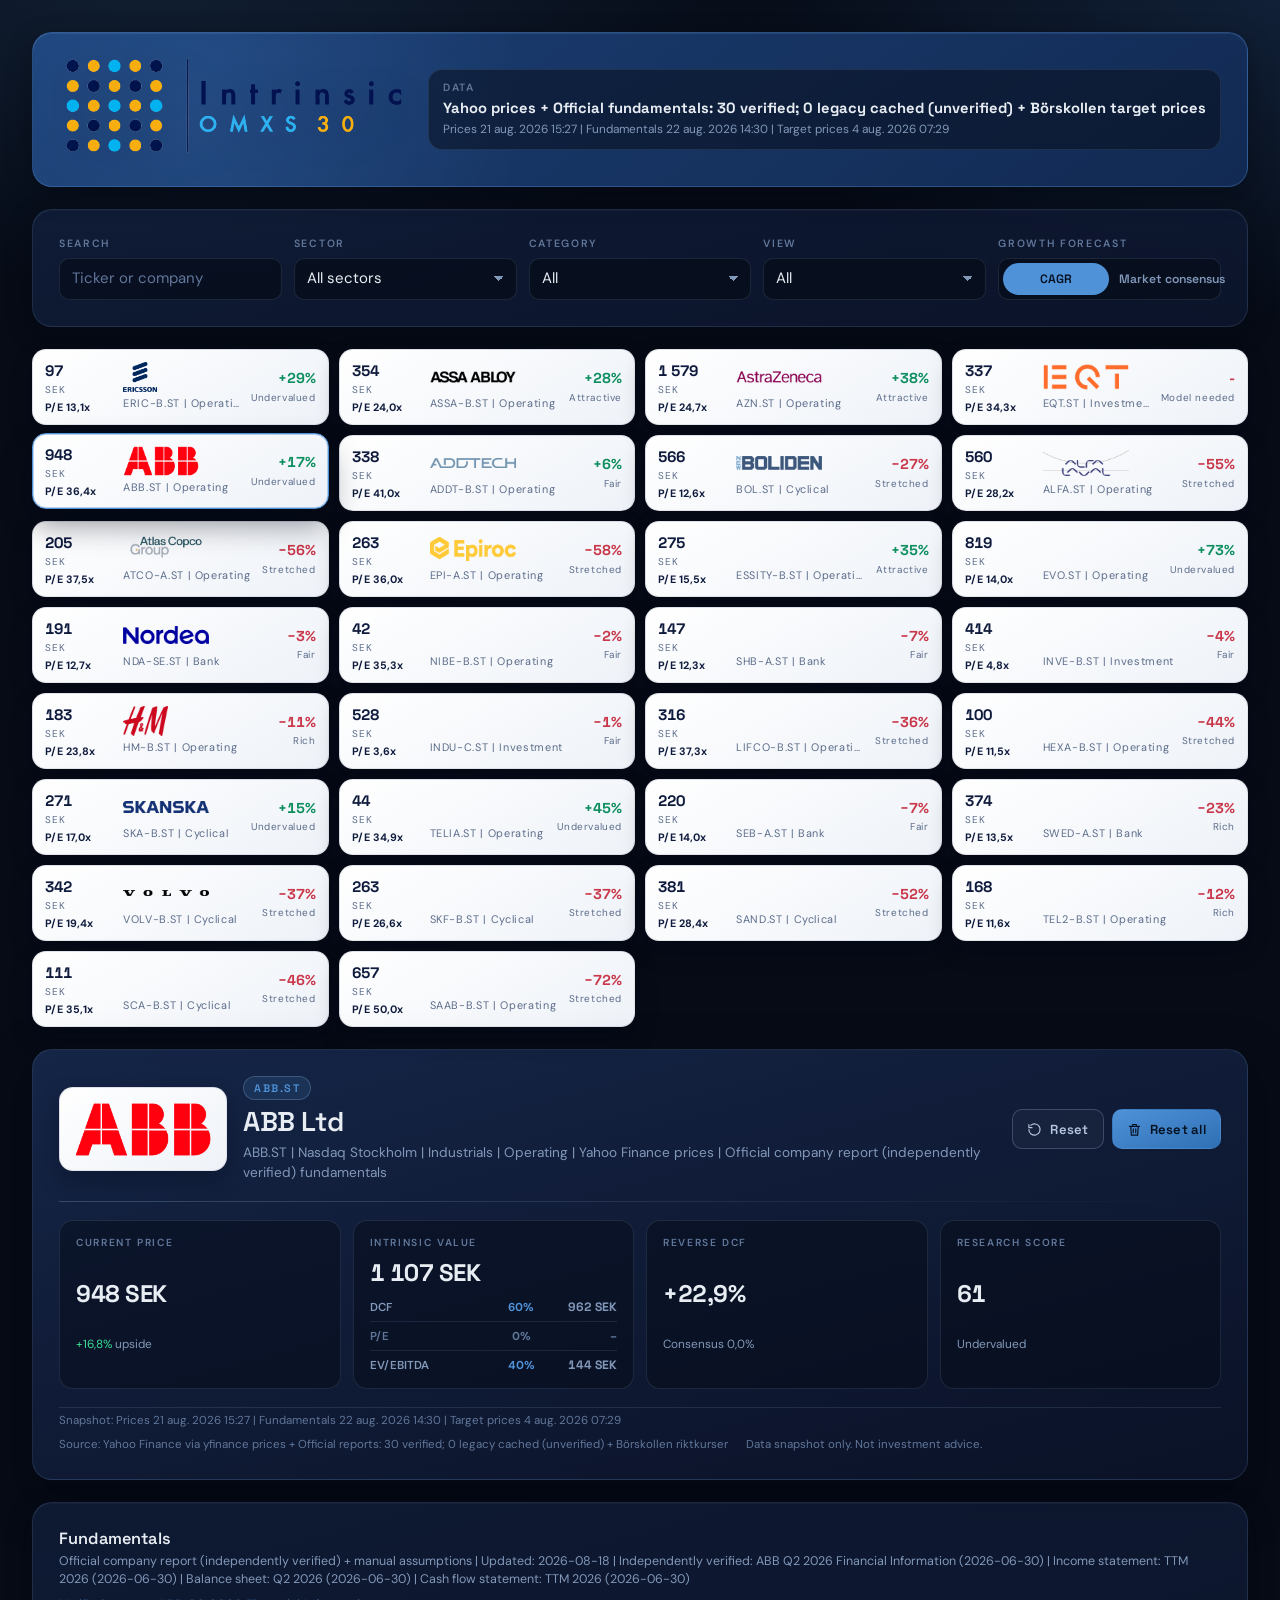
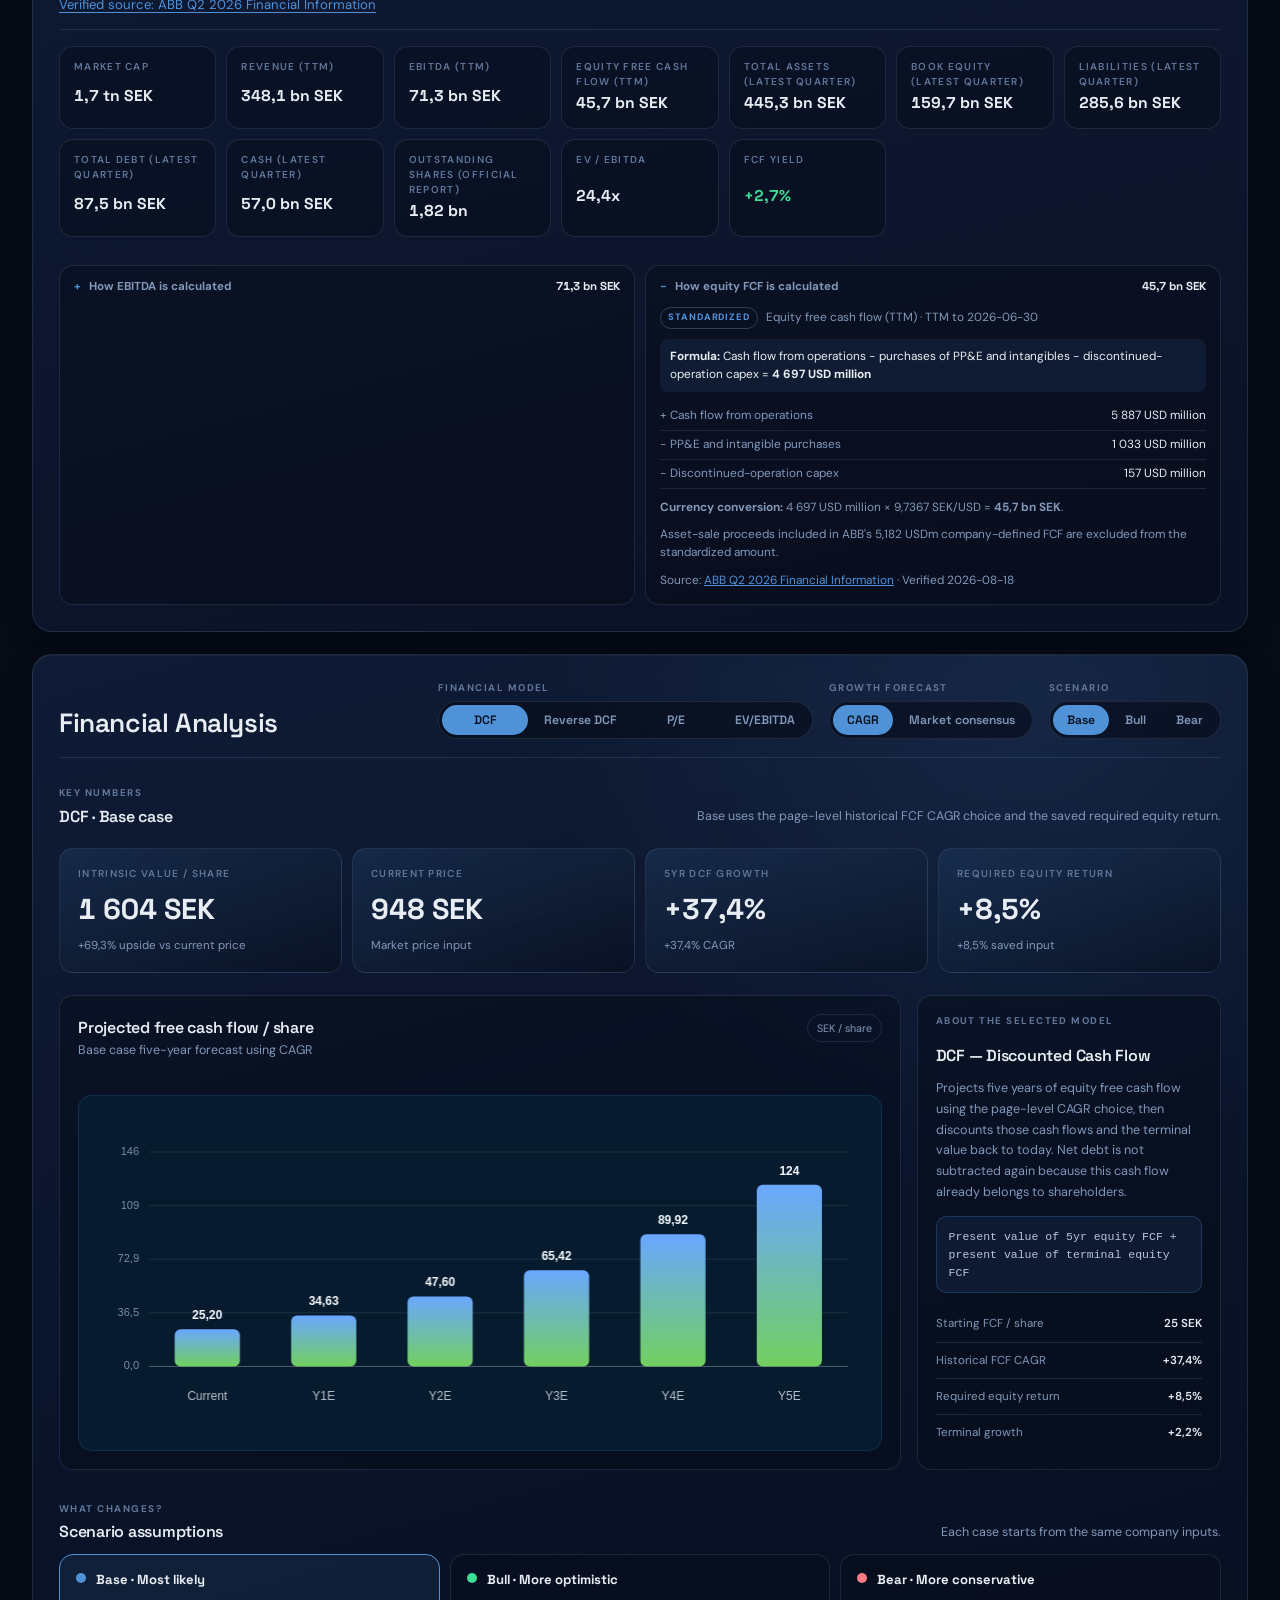
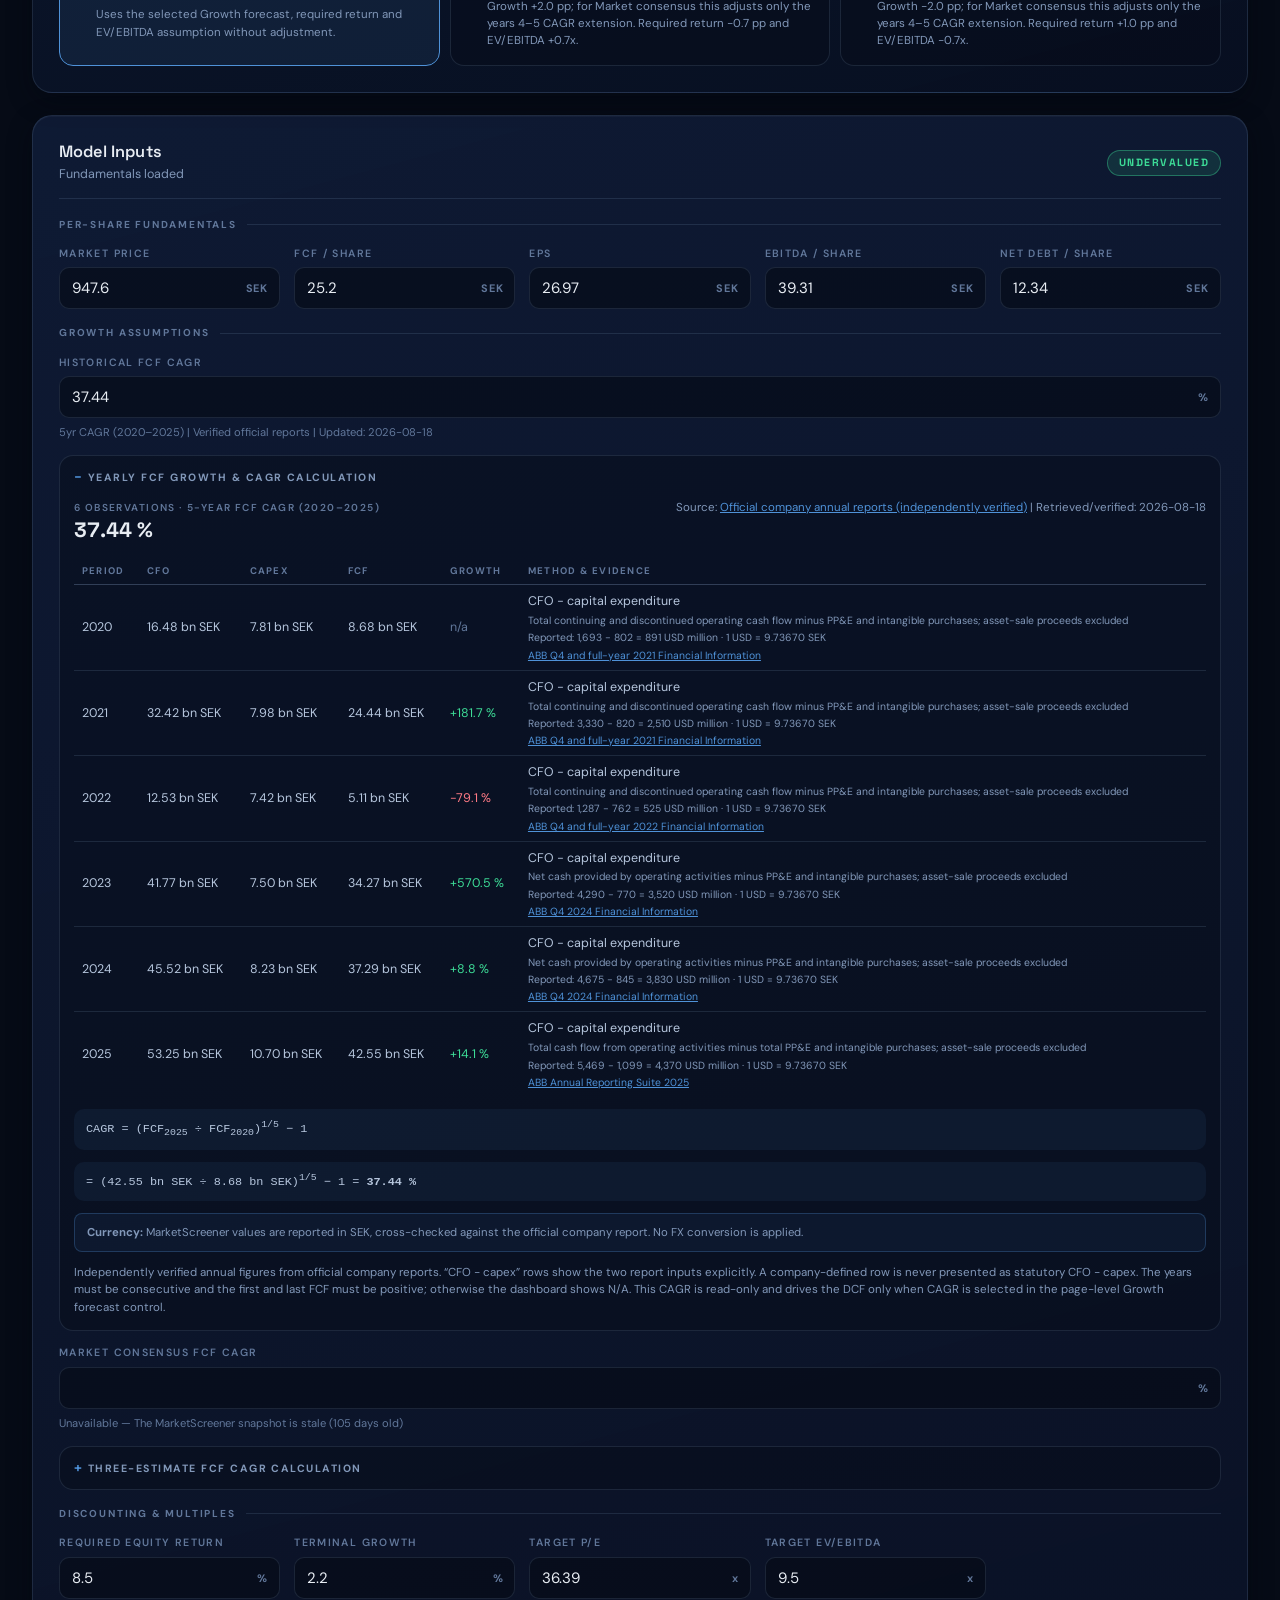
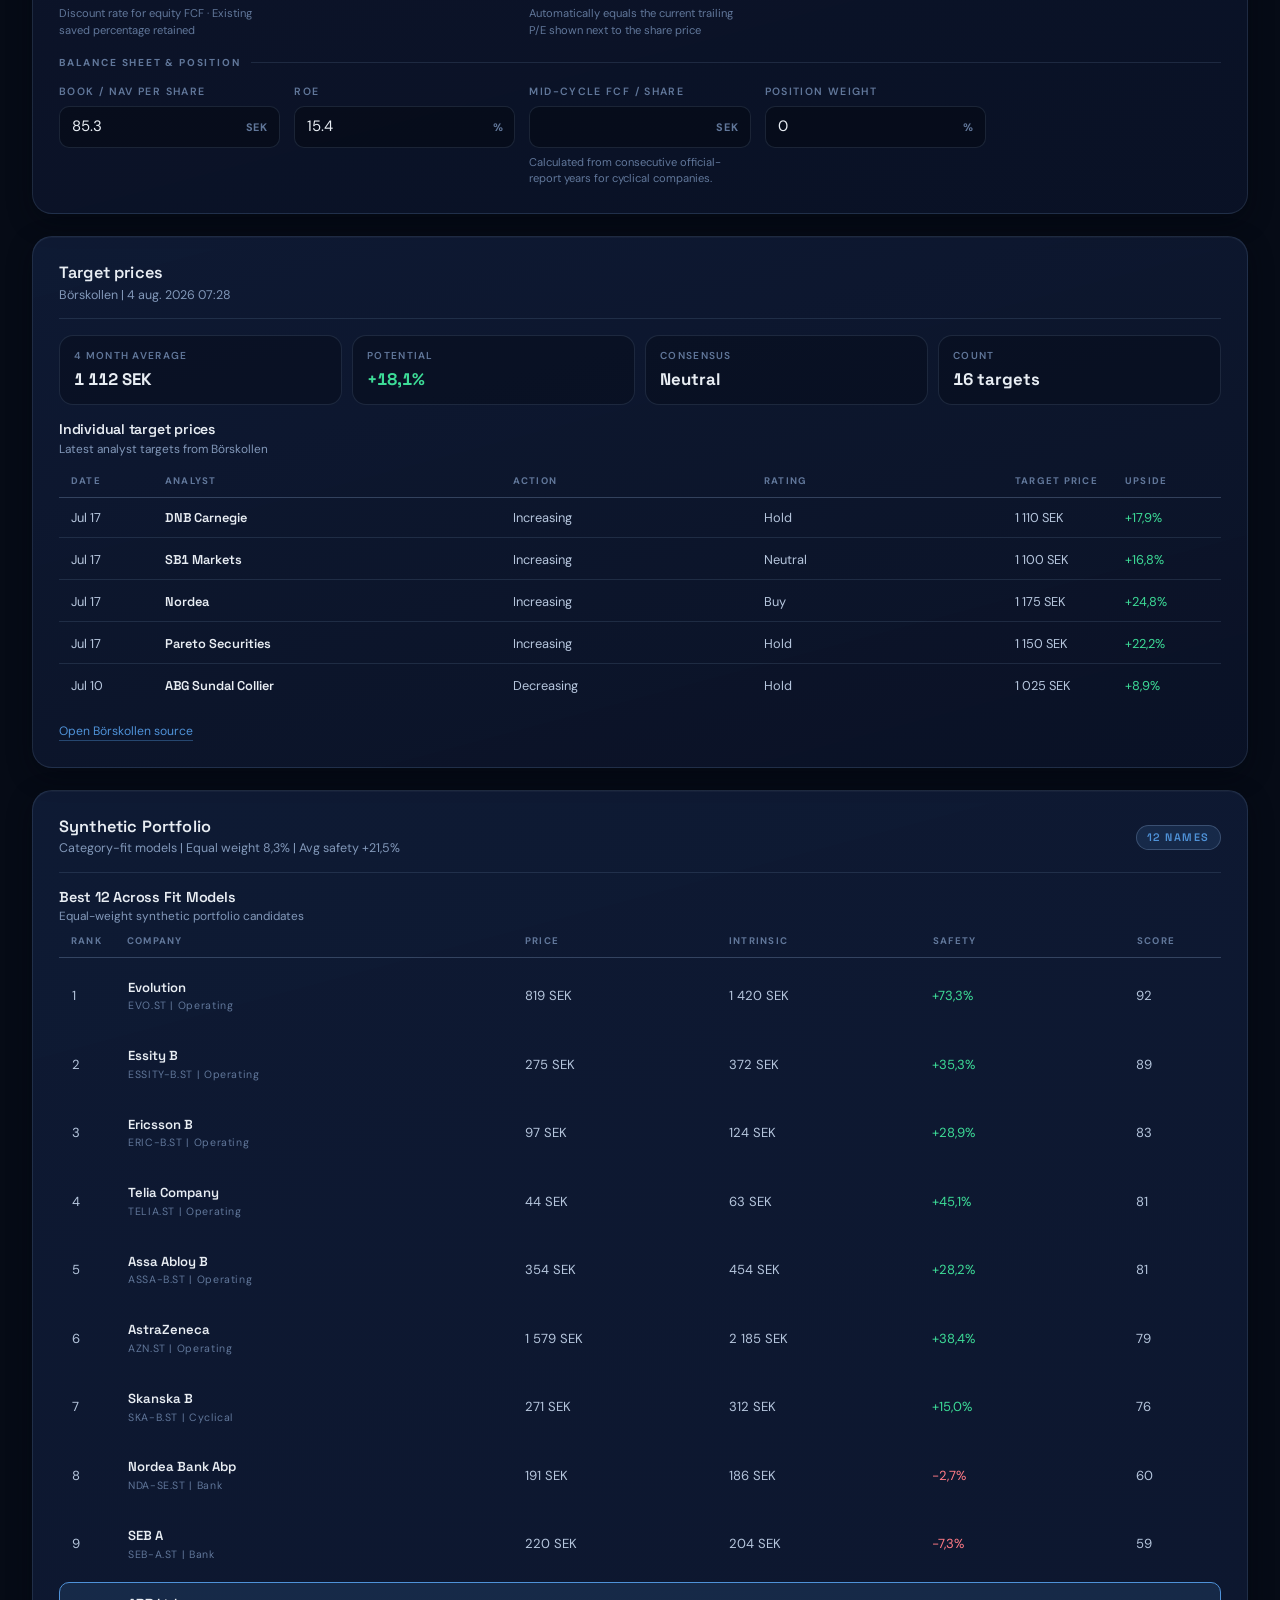
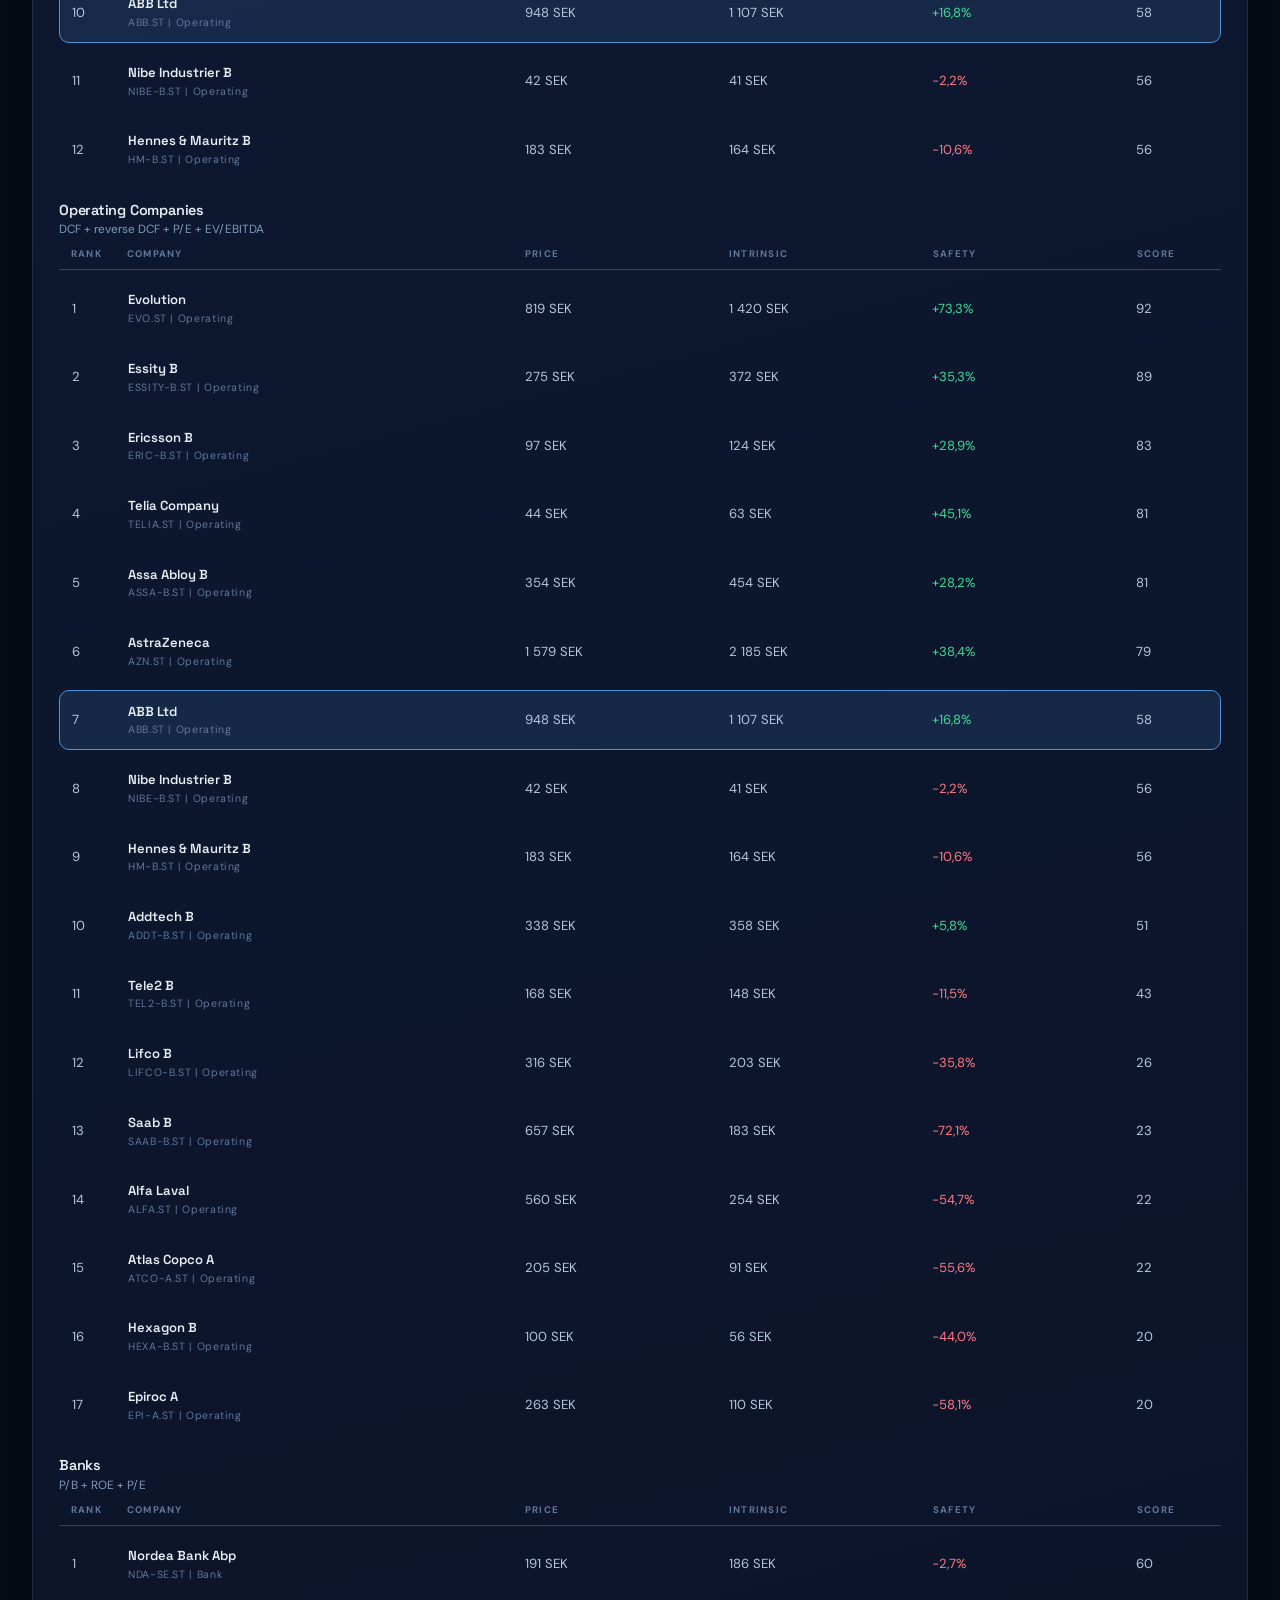
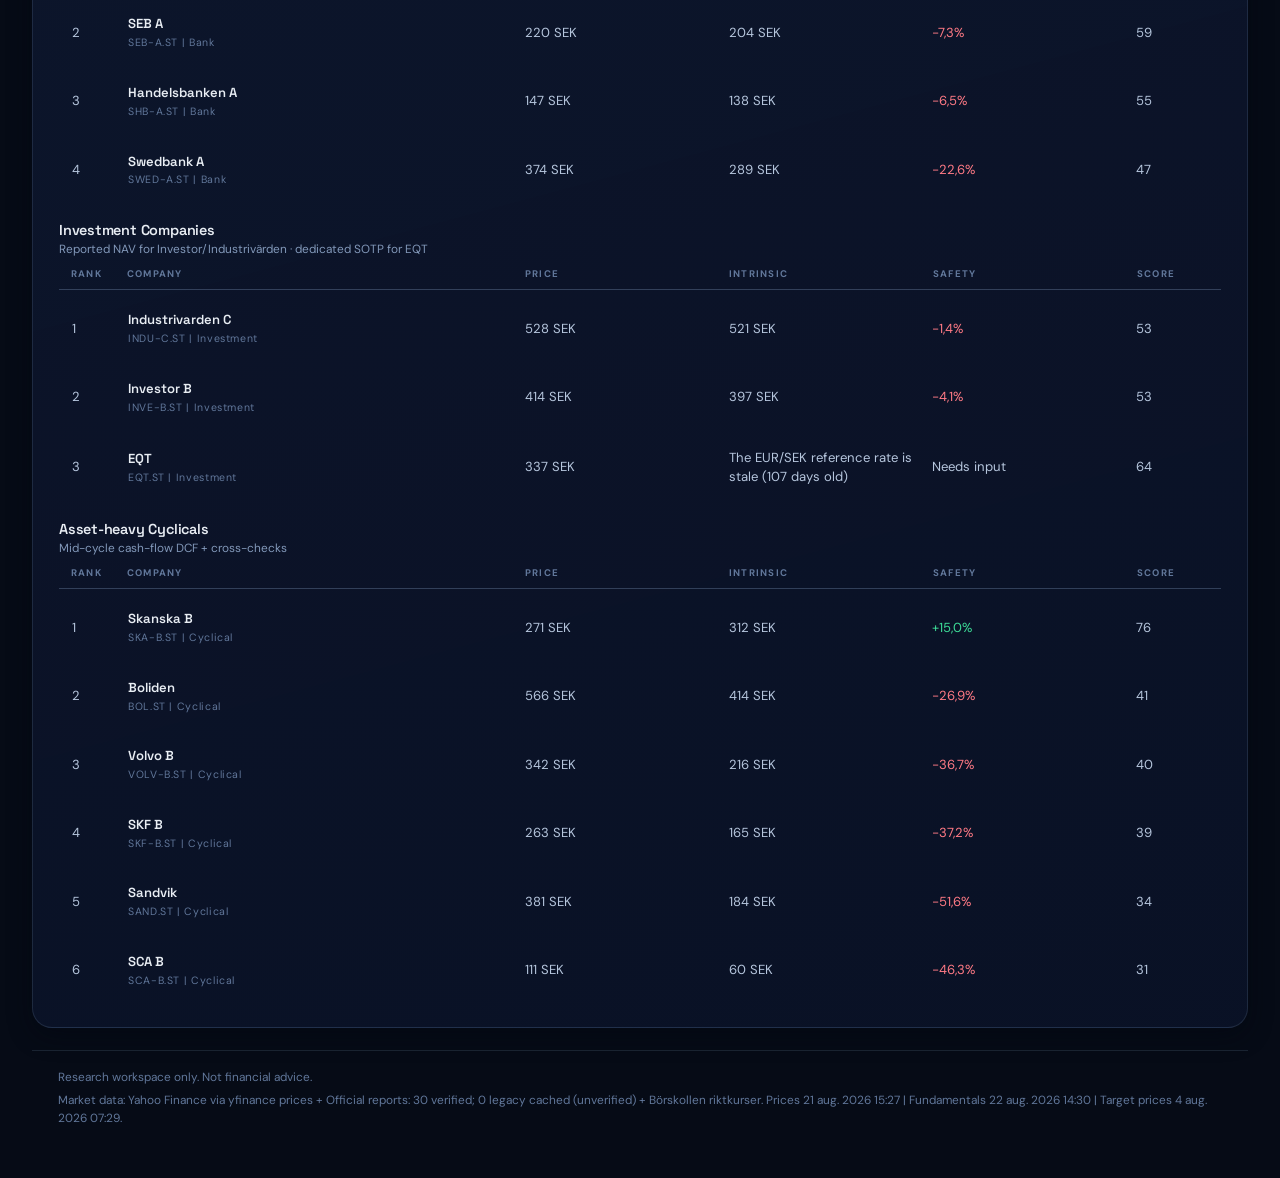
==== commit 877d93f9: "Use final Intrinsic logo and favicon" ====
--- a/index.html
+++ b/index.html
@@ -6,19 +6,19 @@
     <title>Intrinsic Value - OMXS30</title>
     <meta name="description" content="Intrinsic value screener for the OMXS30 index: DCF, P/E and EV/EBITDA valuations with analyst target prices.">
     <meta name="theme-color" content="#071126">
-    <link rel="icon" type="image/png" sizes="32x32" href="assets/brand/favicon-v2-32.png">
-    <link rel="apple-touch-icon" sizes="180x180" href="assets/brand/apple-touch-icon-v2.png">
+    <link rel="icon" type="image/png" sizes="32x32" href="assets/brand/favicon-v3-32.png">
+    <link rel="apple-touch-icon" sizes="180x180" href="assets/brand/apple-touch-icon-v3.png">
     <link rel="preconnect" href="https://fonts.googleapis.com">
     <link rel="preconnect" href="https://fonts.gstatic.com" crossorigin>
     <link rel="stylesheet" href="https://fonts.googleapis.com/css2?family=Space+Grotesk:wght@400;500;600;700&family=DM+Sans:opsz,wght@9..40,400;9..40,500;9..40,700&display=swap">
-    <link rel="stylesheet" href="styles.css?v=20260824-logo-lockup">
+    <link rel="stylesheet" href="styles.css?v=20260824-logo-lockup-v4">
   </head>
   <body>
     <div class="app-shell">
       <main class="main-panel">
         <header class="app-header">
           <div class="brand">
-            <img class="brand-logo" src="assets/brand/intrinsic-omxs30-logo-lockup.png" alt="Intrinsic OMXS30">
+            <img class="brand-logo" src="assets/brand/intrinsic-omxs30-logo-lockup-v4.png" alt="Intrinsic OMXS30">
           </div>
 
           <div class="header-actions">
--- a/styles.css
+++ b/styles.css
@@ -149,11 +149,10 @@
 
 .brand-logo {
   display: block;
-  width: clamp(280px, 34vw, 460px);
+  width: clamp(300px, 36vw, 480px);
   max-width: 100%;
   height: auto;
-  border-radius: clamp(7px, 1vw, 11px);
-  box-shadow: 0 10px 28px rgba(2, 9, 24, 0.2);
+  filter: drop-shadow(0 10px 18px rgba(2, 9, 24, 0.2));
 }
 
 .header-actions {
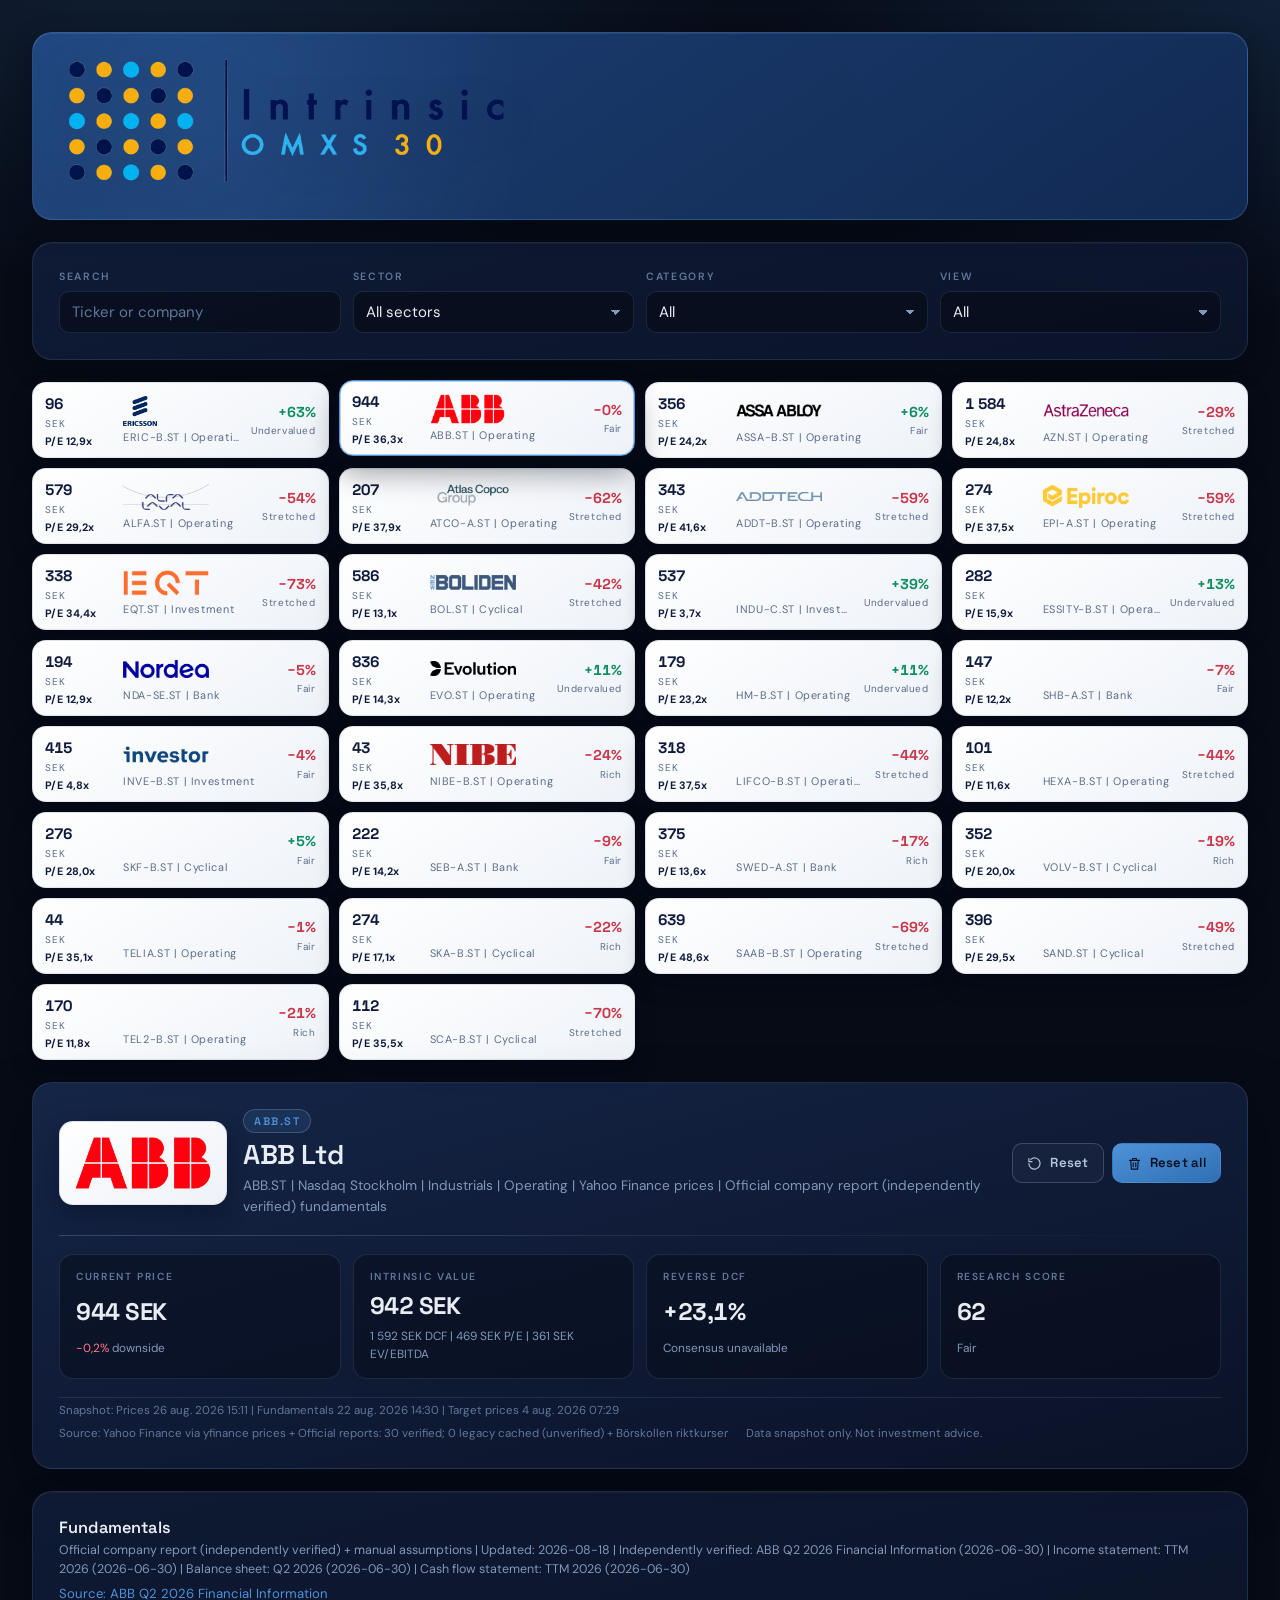
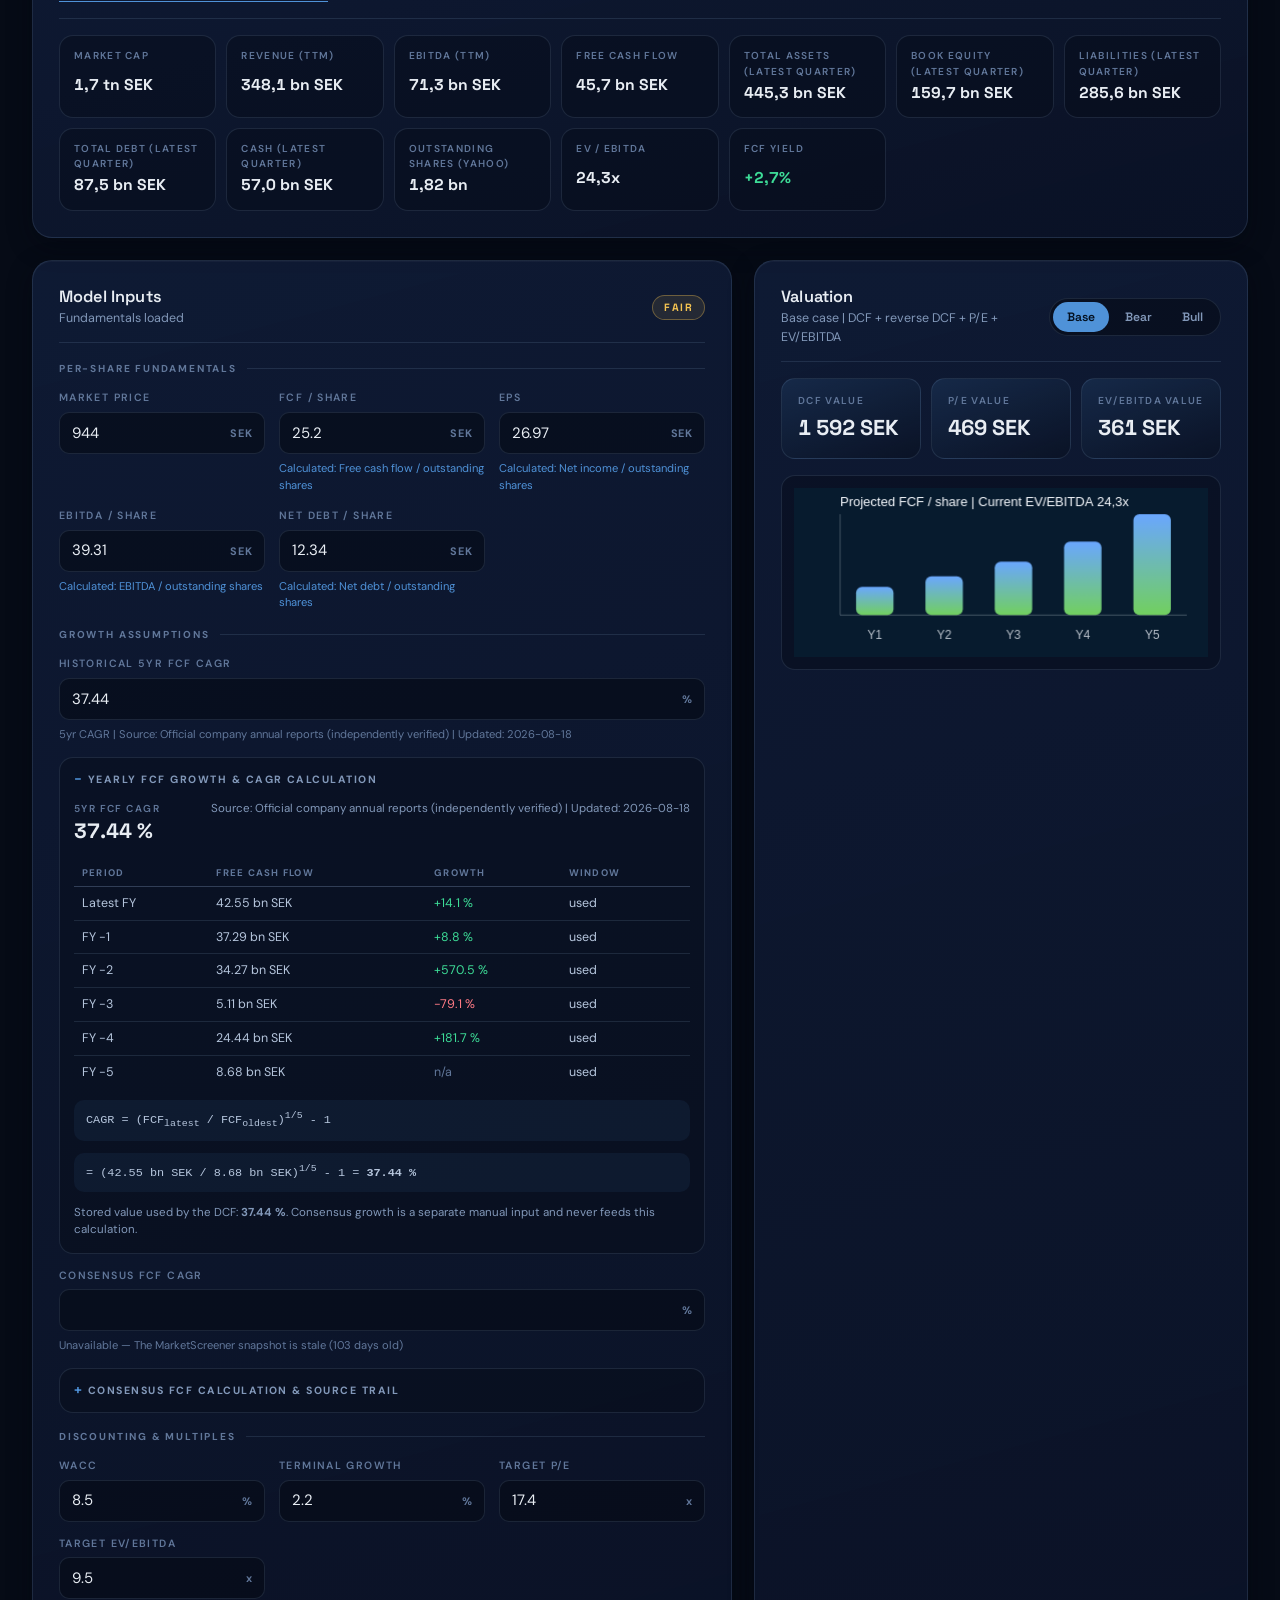
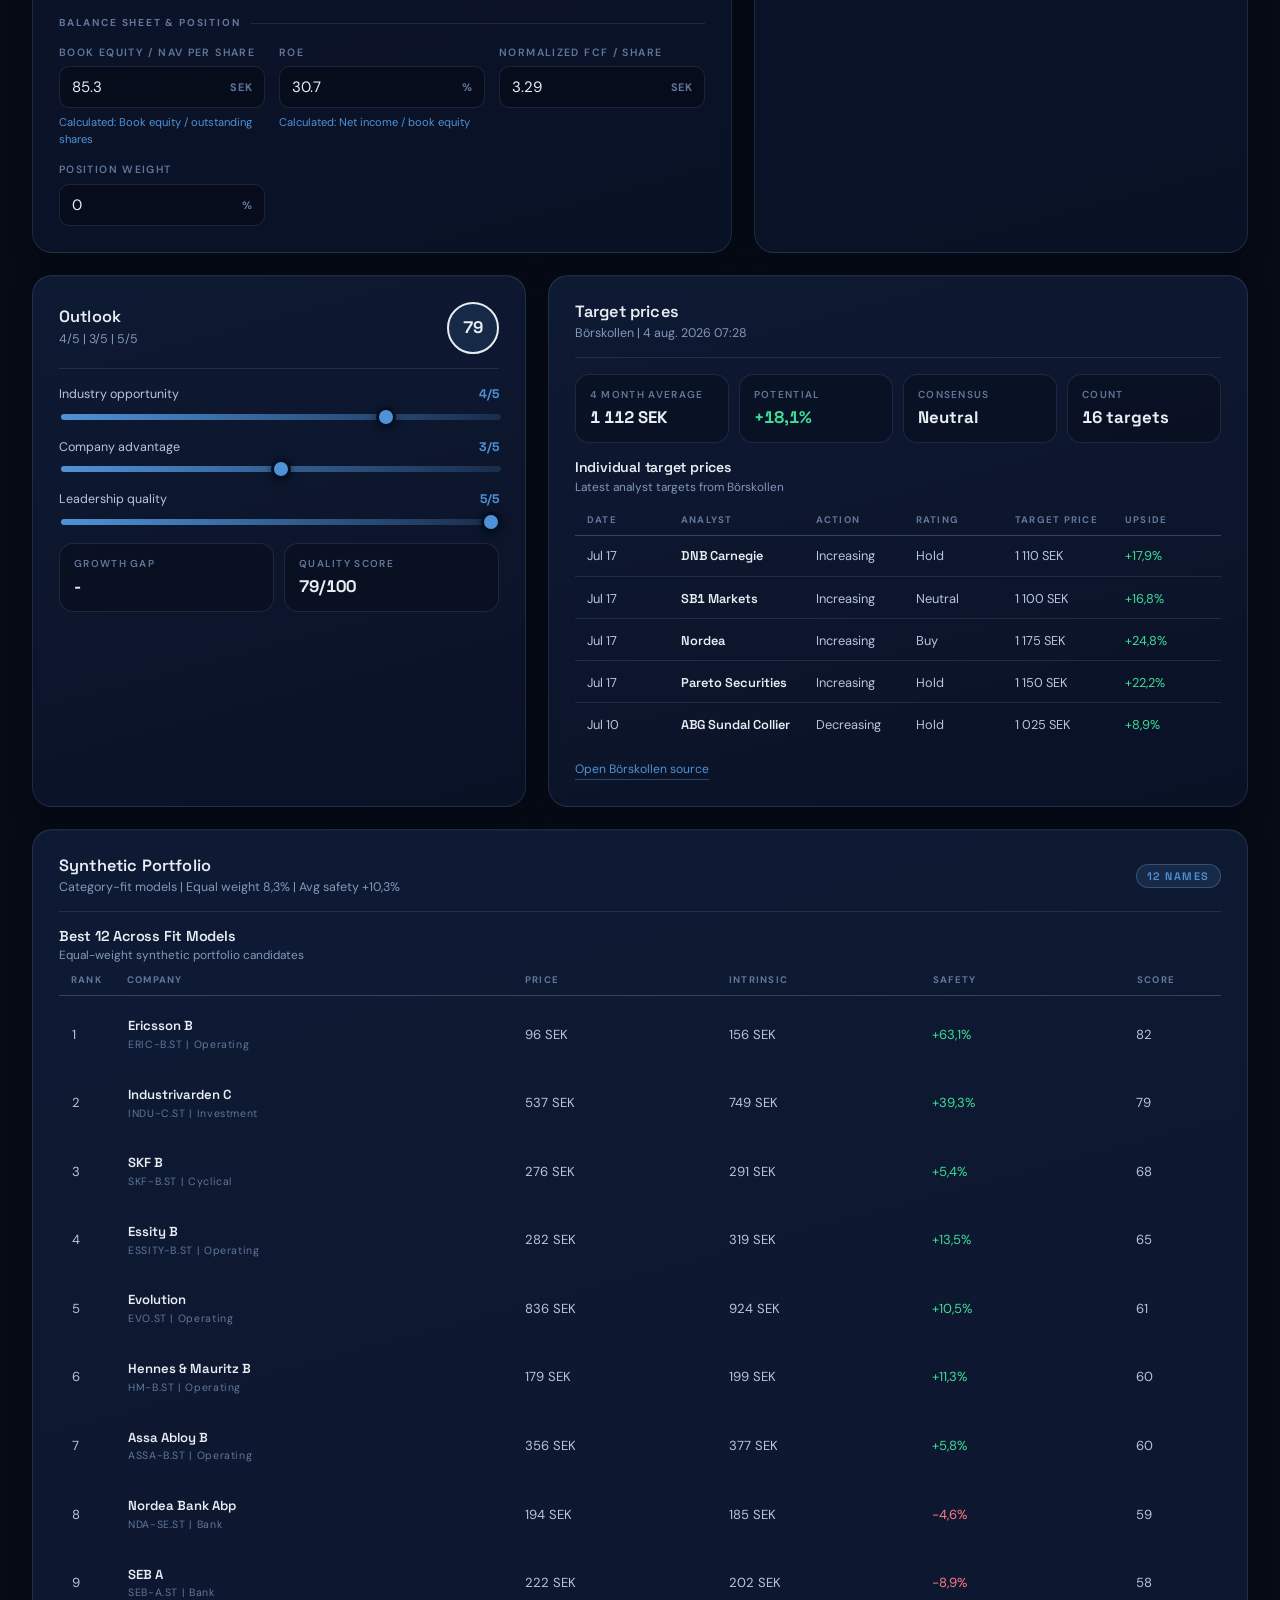
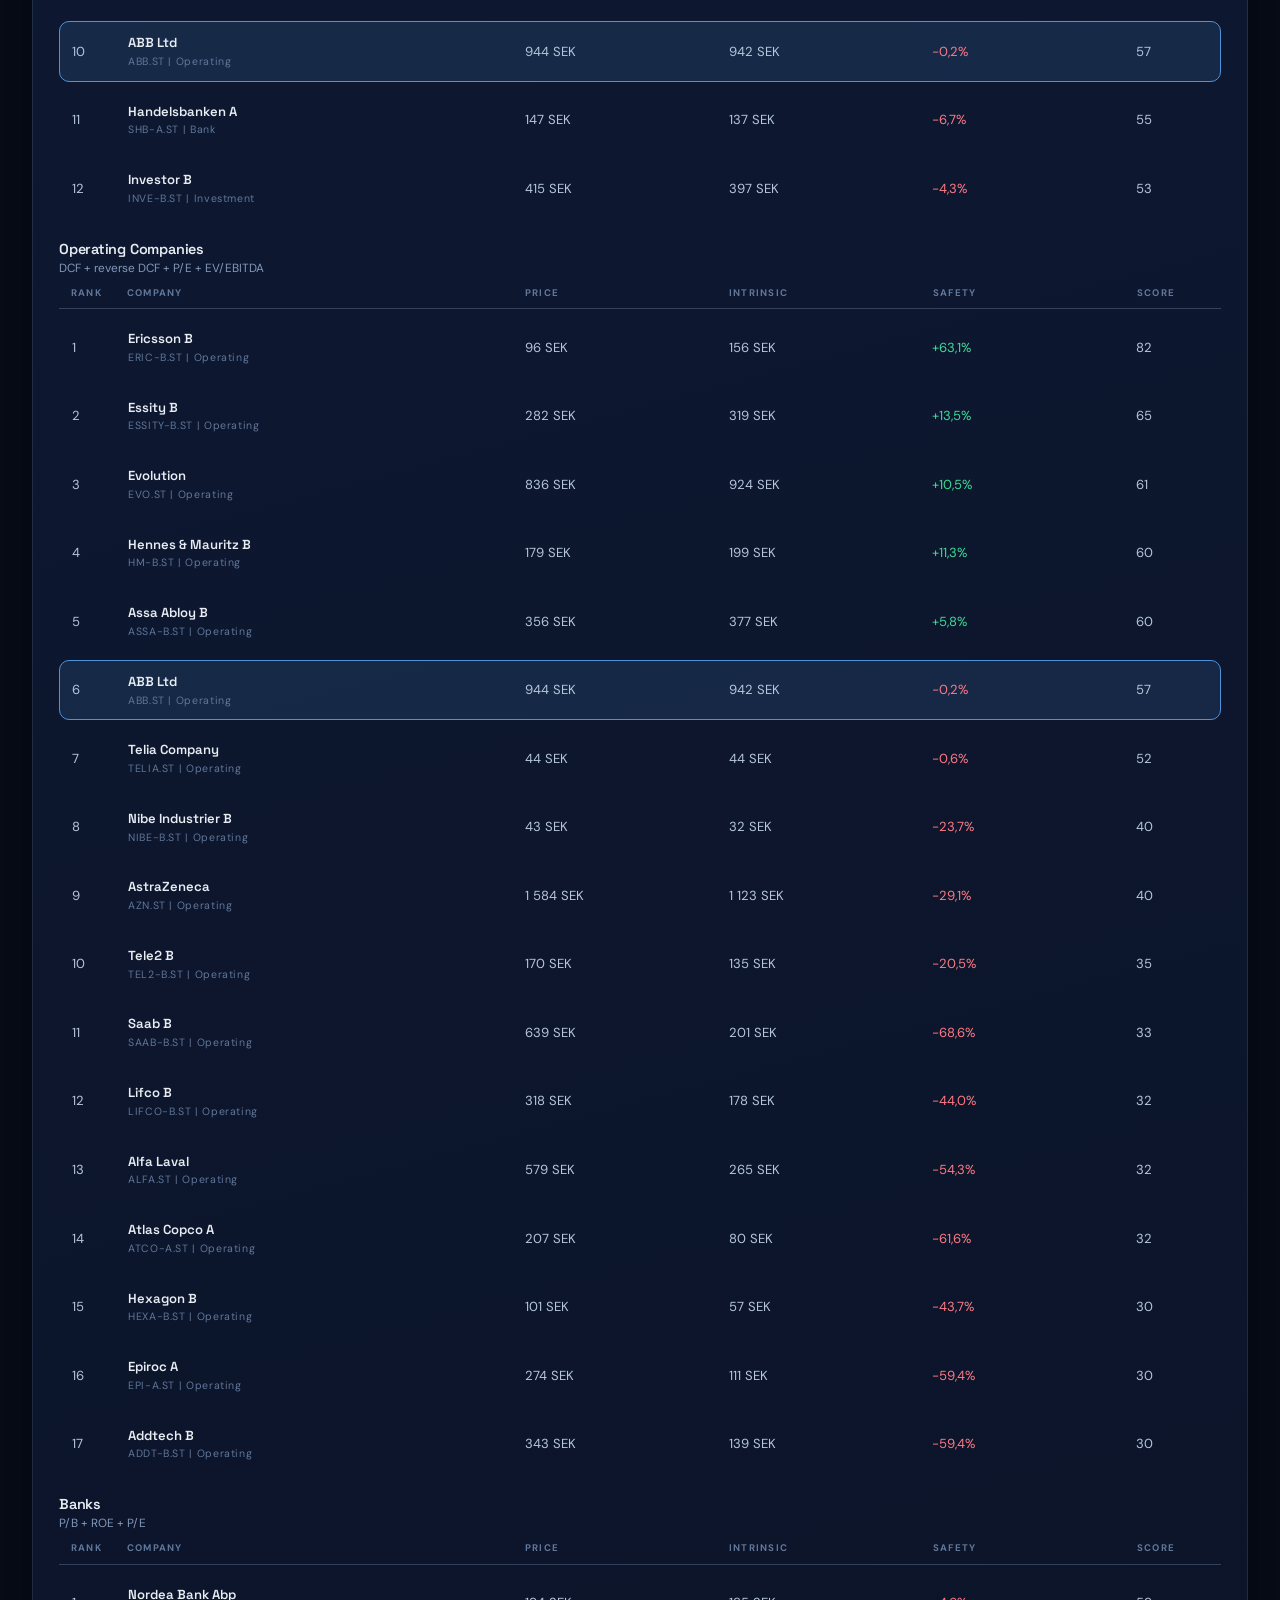
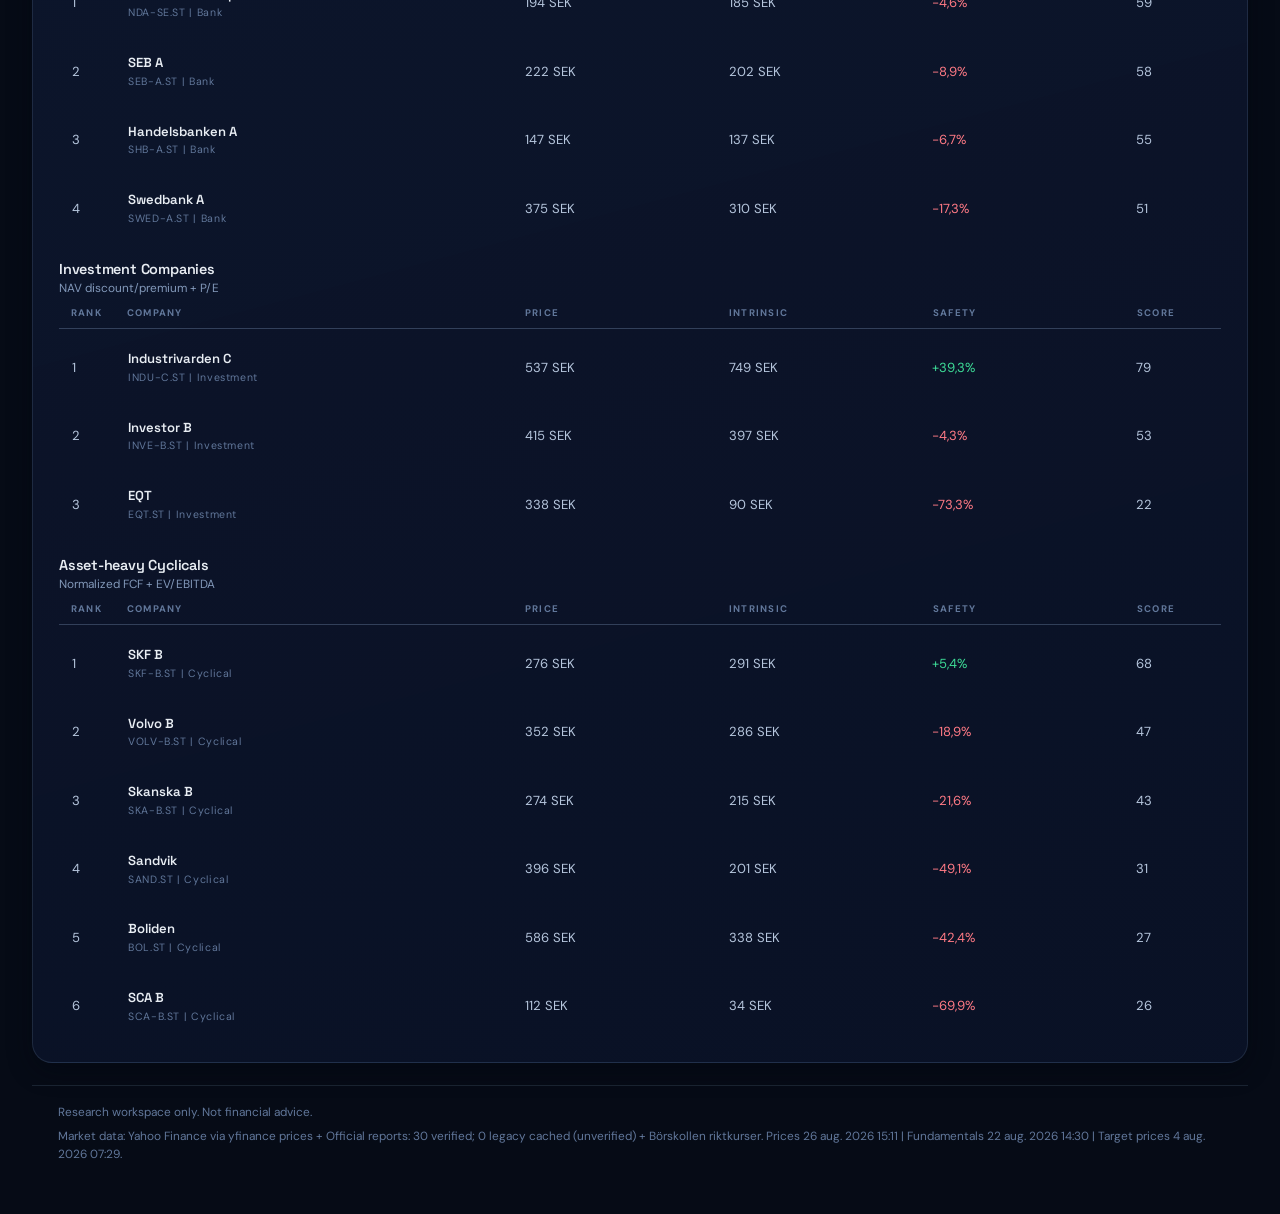
==== commit d4cbda90: "Remove data banner Remove the market-data banner from the header and its unused code and styling." ====
--- a/index.html
+++ b/index.html
@@ -21,13 +21,6 @@
             <img class="brand-logo" src="assets/brand/intrinsic-omxs30-logo-lockup-v4.png" alt="Intrinsic OMXS30">
           </div>
 
-          <div class="header-actions">
-            <div class="data-status" aria-label="Market data status">
-              <span>Data</span>
-              <strong id="dataStatus">Sample inputs</strong>
-              <small id="dataTimestamp">Run the updaters to load market data</small>
-            </div>
-          </div>
         </header>
 
         <section class="discovery-section" aria-label="Company universe">
@@ -62,13 +55,6 @@
               <option value="model-needed">Model needed</option>
             </select>
           </label>
-          <div class="filter-control growth-forecast-control">
-            <span>Growth forecast</span>
-            <div class="segmented-control" role="group" aria-label="Growth forecast">
-              <button class="segment is-active" type="button" data-growth-assumption="cagr" aria-pressed="true" title="Use historical FCF CAGR">CAGR</button>
-              <button class="segment" type="button" data-growth-assumption="consensus" aria-pressed="false" title="Use three annual market-consensus FCF estimates and their CAGR">Market consensus</button>
-            </div>
-          </div>
           </div>
 
           <nav class="company-list" id="companyList" aria-label="OMXS30 companies"></nav>
@@ -114,7 +100,7 @@
             <div class="ticker-value-block">
               <span>Intrinsic Value</span>
               <strong id="metricValue">-</strong>
-              <div id="metricValueSub" class="valuation-breakdown" aria-label="Valuation model contributions">DCF and P/E</div>
+              <small id="metricValueSub">DCF and P/E</small>
             </div>
             <div class="ticker-value-block">
               <span id="metricReverseLabel">Reverse DCF</span>
@@ -150,39 +136,39 @@
               <strong id="fundMarketCap">-</strong>
             </div>
             <div>
-              <span id="fundRevenueLabel">Revenue (TTM)</span>
+              <span>Revenue (TTM)</span>
               <strong id="fundRevenue">-</strong>
             </div>
             <div>
-              <span id="fundEbitdaLabel">EBITDA (TTM)</span>
+              <span>EBITDA (TTM)</span>
               <strong id="fundEbitda">-</strong>
             </div>
             <div>
-              <span id="fundFcfLabel">Free cash flow</span>
+              <span>Free cash flow</span>
               <strong id="fundFcf">-</strong>
             </div>
             <div>
-              <span id="fundAssetsLabel">Total assets (latest quarter)</span>
+              <span>Total assets (latest quarter)</span>
               <strong id="fundAssets">-</strong>
             </div>
             <div>
-              <span id="fundEquityLabel">Book equity (latest quarter)</span>
+              <span>Book equity (latest quarter)</span>
               <strong id="fundEquity">-</strong>
             </div>
             <div>
-              <span id="fundLiabilitiesLabel">Liabilities (latest quarter)</span>
+              <span>Liabilities (latest quarter)</span>
               <strong id="fundLiabilities">-</strong>
             </div>
             <div>
-              <span id="fundDebtLabel">Total debt (latest quarter)</span>
+              <span>Total debt (latest quarter)</span>
               <strong id="fundDebt">-</strong>
             </div>
             <div>
-              <span id="fundCashLabel">Cash (latest quarter)</span>
+              <span>Cash (latest quarter)</span>
               <strong id="fundCash">-</strong>
             </div>
             <div>
-              <span id="fundSharesLabel">Outstanding shares</span>
+              <span>Outstanding shares (Yahoo)</span>
               <strong id="fundShares">-</strong>
             </div>
             <div>
@@ -194,250 +180,9 @@
               <strong id="fundFcfYield">-</strong>
             </div>
           </div>
-
-          <div class="fundamental-audit" aria-label="Fundamental calculation details">
-            <details class="metric-audit-card" id="ebitdaAuditDetails">
-              <summary>
-                <span>How EBITDA is calculated</span>
-                <strong id="ebitdaAuditSummary">-</strong>
-              </summary>
-              <div id="ebitdaAuditBody" class="metric-audit-body"></div>
-            </details>
-            <details class="metric-audit-card" id="fcfAuditDetails" open>
-              <summary>
-                <span>How equity FCF is calculated</span>
-                <strong id="fcfAuditSummary">-</strong>
-              </summary>
-              <div id="fcfAuditBody" class="metric-audit-body"></div>
-            </details>
-          </div>
         </section>
 
         <section class="workspace-grid">
-          <section class="tool-panel valuation-panel" id="analysisPanel" aria-label="Financial analysis">
-            <div class="analysis-heading">
-              <div>
-                <h3 id="analysisPanelTitle">Financial Analysis</h3>
-              </div>
-              <div class="analysis-controls" id="analysisControls">
-                <div class="analysis-control-group" id="modelControlGroup">
-                  <span>Financial model</span>
-                  <div class="segmented-control model-selector" aria-label="Financial model">
-                    <button class="segment is-active" type="button" data-model-view="dcf">DCF</button>
-                    <button class="segment" type="button" data-model-view="reverse-dcf">Reverse DCF</button>
-                    <button class="segment" type="button" data-model-view="pe">P/E</button>
-                    <button class="segment" type="button" data-model-view="ev-ebitda">EV/EBITDA</button>
-                  </div>
-                </div>
-                <div class="analysis-control-group" id="growthControlGroup">
-                  <span>Growth forecast</span>
-                  <div class="segmented-control" role="group" aria-label="Growth forecast in financial analysis">
-                    <button class="segment is-active" type="button" data-growth-assumption="cagr" aria-pressed="true">CAGR</button>
-                    <button class="segment" type="button" data-growth-assumption="consensus" aria-pressed="false">Market consensus</button>
-                  </div>
-                </div>
-                <div class="analysis-control-group" id="scenarioControlGroup">
-                  <span>Scenario</span>
-                  <div class="segmented-control" aria-label="Scenario">
-                    <button class="segment is-active" type="button" data-scenario="base">Base</button>
-                    <button class="segment" type="button" data-scenario="bull">Bull</button>
-                    <button class="segment" type="button" data-scenario="bear">Bear</button>
-                  </div>
-                </div>
-              </div>
-            </div>
-
-            <div class="analysis-section-heading">
-              <div>
-                <span class="eyebrow">Key numbers</span>
-                <h4 id="analysisMetricsTitle">DCF · Base case</h4>
-              </div>
-              <p id="analysisMetricsNote">Values use the inputs already shown in Model Inputs.</p>
-            </div>
-
-            <div class="value-grid analysis-value-grid">
-              <div>
-                <span id="valuationPrimaryLabel">Intrinsic value / share</span>
-                <strong id="dcfValue">-</strong>
-                <small id="valuationPrimarySub">-</small>
-              </div>
-              <div>
-                <span id="valuationSecondaryLabel">Current price</span>
-                <strong id="peValue">-</strong>
-                <small id="valuationSecondarySub">-</small>
-              </div>
-              <div>
-                <span id="valuationTertiaryLabel">FCF growth</span>
-                <strong id="currentPe">-</strong>
-                <small id="valuationTertiarySub">-</small>
-              </div>
-              <div>
-                <span id="valuationFourthLabel">Required equity return</span>
-                <strong id="valuationFourthValue">-</strong>
-                <small id="valuationFourthSub">-</small>
-              </div>
-            </div>
-
-            <section class="eqt-forecast-editor" id="eqtForecastEditor" hidden aria-live="polite">
-              <div>
-                <span class="eyebrow">Editable base assumptions</span>
-                <h4>Build the fee-business forecast</h4>
-                <p>The selected scenario adjusts these two base inputs. The initial 8% growth is a manual starting assumption—not analyst consensus—and official reported values remain locked.</p>
-              </div>
-              <label>
-                <span>Annual fee-related EBITDA growth</span>
-                <div class="input-unit">
-                  <input id="eqtFeeEbitdaGrowth" data-eqt-field="eqtFeeEbitdaGrowth" type="number" min="-50" max="50" step="0.1">
-                  <span>%</span>
-                </div>
-                <small id="eqtGrowthScenarioNote">Base uses the entered rate</small>
-              </label>
-              <label>
-                <span>Year-5 terminal EV/EBITDA</span>
-                <div class="input-unit">
-                  <input id="eqtTerminalMultiple" data-eqt-field="eqtTerminalMultiple" type="number" min="0" max="60" step="0.1">
-                  <span>x</span>
-                </div>
-                <small id="eqtMultipleScenarioNote">Applied after the fifth forecast year</small>
-              </label>
-            </section>
-
-            <div class="analysis-body">
-              <div class="analysis-chart-card">
-                <div class="analysis-chart-heading">
-                  <div>
-                    <h4 id="analysisChartTitle">Projected free cash flow / share</h4>
-                    <p id="analysisChartSubtitle">Base-case five-year forecast</p>
-                  </div>
-                  <span id="analysisChartUnit">SEK / share</span>
-                </div>
-                <div class="chart-wrap">
-                  <canvas id="dcfChart" width="960" height="390" aria-label="Valuation model chart"></canvas>
-                </div>
-              </div>
-
-              <aside class="analysis-explainer" aria-live="polite">
-                <span class="eyebrow">About the selected model</span>
-                <h4 id="analysisModelTitle">DCF — Discounted Cash Flow</h4>
-                <p id="analysisModelDescription">Projects free cash flow and discounts it back to today.</p>
-                <div class="analysis-formula" id="analysisFormula">FCF forecast + terminal value − net debt</div>
-                <dl class="analysis-assumptions" id="analysisAssumptions"></dl>
-              </aside>
-            </div>
-
-            <section class="cyclical-audit" id="cyclicalAudit" hidden aria-live="polite">
-              <div class="analysis-section-heading">
-                <div>
-                  <span class="eyebrow">Calculation walkthrough</span>
-                  <h4>How the cyclical valuation works</h4>
-                </div>
-                <p id="cyclicalAuditStatus">Official-report history → mid-cycle cash flow → DCF</p>
-              </div>
-
-              <div id="specializedCyclicalAudit" class="specialized-cyclical-audit" hidden></div>
-
-              <div id="genericCyclicalAudit">
-              <div class="cyclical-step-grid" id="cyclicalSteps"></div>
-
-              <div class="cyclical-audit-grid">
-                <div class="cyclical-audit-card">
-                  <div class="cyclical-card-heading">
-                    <div>
-                      <span class="eyebrow">Step 1</span>
-                      <h5>Normalize the full cycle</h5>
-                    </div>
-                    <a id="cyclicalSourceLink" href="#" target="_blank" rel="noreferrer" hidden>Open official report</a>
-                  </div>
-                  <div class="table-scroll">
-                    <table class="cyclical-table">
-                      <thead><tr><th>Year</th><th>Reported cash flow</th><th>Per share</th><th>Evidence</th></tr></thead>
-                      <tbody id="cyclicalHistoryRows"></tbody>
-                    </table>
-                  </div>
-                  <p class="cyclical-formula" id="cyclicalNormalizationFormula"></p>
-                </div>
-
-                <div class="cyclical-audit-card">
-                  <div class="cyclical-card-heading">
-                    <div>
-                      <span class="eyebrow">Steps 2–3</span>
-                      <h5>Forecast, fade and discount</h5>
-                    </div>
-                  </div>
-                  <div class="table-scroll">
-                    <table class="cyclical-table">
-                      <thead><tr><th>Forecast year</th><th>Cash flow/share</th><th>Present value</th><th>How set</th></tr></thead>
-                      <tbody id="cyclicalForecastRows"></tbody>
-                    </table>
-                  </div>
-                  <dl class="cyclical-bridge" id="cyclicalValueBridge"></dl>
-                </div>
-              </div>
-
-              <div class="cyclical-crosschecks">
-                <div>
-                  <span>Primary value</span>
-                  <strong id="cyclicalPrimaryValue">-</strong>
-                  <small>Mid-cycle DCF; this is the dashboard headline</small>
-                </div>
-                <div>
-                  <span>EV/EBITDA cross-check</span>
-                  <strong id="cyclicalEbitdaCheck">-</strong>
-                  <small id="cyclicalEbitdaNote">Shown only with explicitly normalized EBITDA</small>
-                </div>
-                <div>
-                  <span>P/E cross-check</span>
-                  <strong id="cyclicalPeCheck">-</strong>
-                  <small id="cyclicalPeNote">Shown only with explicitly normalized EPS</small>
-                </div>
-                <div>
-                  <span>Company-specific check</span>
-                  <strong id="cyclicalSubtype">-</strong>
-                  <small id="cyclicalSubtypeNote">-</small>
-                </div>
-              </div>
-              </div>
-            </section>
-
-            <section class="cyclical-audit" id="eqtSotpAudit" hidden aria-live="polite">
-              <div class="analysis-section-heading">
-                <div>
-                  <span class="eyebrow">Calculation walkthrough</span>
-                  <h4>How the EQT sum-of-the-parts works</h4>
-                </div>
-                <p id="eqtSotpAuditStatus">Official report → fee franchise + financial assets − net debt</p>
-              </div>
-              <div id="eqtSotpAuditBody" class="specialized-cyclical-audit"></div>
-            </section>
-
-            <div class="scenario-guide" id="scenarioGuide">
-              <div class="analysis-section-heading">
-                <div>
-                  <span class="eyebrow">What changes?</span>
-                  <h4>Scenario assumptions</h4>
-                </div>
-                <p>Each case starts from the same company inputs.</p>
-              </div>
-              <div class="scenario-card-grid">
-                <button class="scenario-card is-active" type="button" data-scenario="base" data-scenario-card="base">
-                  <span class="scenario-dot base"></span>
-                  <strong>Base · Most likely</strong>
-                  <small id="scenarioBaseCopy">Uses the selected Growth forecast, required return and EV/EBITDA assumption without adjustment.</small>
-                </button>
-                <button class="scenario-card" type="button" data-scenario="bull" data-scenario-card="bull">
-                  <span class="scenario-dot bull"></span>
-                  <strong>Bull · More optimistic</strong>
-                  <small id="scenarioBullCopy">Growth +2.0 pp; for Market consensus this adjusts only the years 4–5 CAGR extension. Required return −0.7 pp and EV/EBITDA +0.7x.</small>
-                </button>
-                <button class="scenario-card" type="button" data-scenario="bear" data-scenario-card="bear">
-                  <span class="scenario-dot bear"></span>
-                  <strong>Bear · More conservative</strong>
-                  <small id="scenarioBearCopy">Growth −2.0 pp; for Market consensus this adjusts only the years 4–5 CAGR extension. Required return +1.0 pp and EV/EBITDA −0.7x.</small>
-                </button>
-              </div>
-            </div>
-          </section>
-
           <form class="tool-panel model-panel" id="valuationForm">
             <div class="panel-title">
               <div>
@@ -463,6 +208,7 @@
                   <input data-field="fcfPerShare" type="number" step="0.01">
                   <span>SEK</span>
                 </div>
+                <small class="field-meta" data-calculation-meta="fcfPerShare"></small>
               </label>
               <label>
                 <span>EPS</span>
@@ -470,6 +216,7 @@
                   <input data-field="eps" type="number" step="0.01">
                   <span>SEK</span>
                 </div>
+                <small class="field-meta" data-calculation-meta="eps"></small>
               </label>
               <label>
                 <span>EBITDA / share</span>
@@ -477,6 +224,7 @@
                   <input data-field="ebitdaPerShare" type="number" step="0.01">
                   <span>SEK</span>
                 </div>
+                <small class="field-meta" data-calculation-meta="ebitdaPerShare"></small>
               </label>
               <label>
                 <span>Net debt / share</span>
@@ -484,15 +232,16 @@
                   <input data-field="netDebtPerShare" type="number" step="0.01">
                   <span>SEK</span>
                 </div>
+                <small class="field-meta" data-calculation-meta="netDebtPerShare"></small>
               </label>
               <p class="group-head">Growth assumptions</p>
               <label class="field-wide">
-                <span>Historical FCF CAGR</span>
-                <div class="input-unit">
-                  <input data-field="growth5y" type="number" step="0.1" readonly aria-describedby="growth5yMeta">
-                  <span>%</span>
-                </div>
-                <small class="field-meta" id="growth5yMeta">Source: Official company reports | Updated: -</small>
+                <span>Historical 5yr FCF CAGR</span>
+                <div class="input-unit">
+                  <input data-field="growth5y" type="number" step="0.1">
+                  <span>%</span>
+                </div>
+                <small class="field-meta" id="growth5yMeta">Source: BorsAPI | Updated: -</small>
               </label>
               <details class="field-wide cagr-details" id="cagrDetails" open>
                 <summary>Yearly FCF growth &amp; CAGR calculation</summary>
@@ -500,25 +249,24 @@
               </details>
 
               <label class="field-wide">
-                <span>Market consensus FCF CAGR</span>
-                <div class="input-unit">
-                  <input data-field="consensusGrowth" type="number" step="0.1" readonly aria-describedby="consensusGrowthMeta">
+                <span>Consensus FCF CAGR</span>
+                <div class="input-unit">
+                  <input data-field="consensusGrowth" type="number" step="0.1" readonly aria-describedby="consensusGrowthMeta consensusGrowthDetails">
                   <span>%</span>
                 </div>
                 <small class="field-meta" id="consensusGrowthMeta">Waiting for verified MarketScreener forecast data</small>
               </label>
-              <details class="field-wide cagr-details" id="consensusGrowthDetails" open>
-                <summary>Three-estimate FCF CAGR calculation</summary>
+              <details class="field-wide cagr-details" id="consensusGrowthDetails">
+                <summary>Consensus FCF calculation &amp; source trail</summary>
                 <div id="consensusGrowthBreakdown" class="cagr-breakdown"></div>
               </details>
               <p class="group-head">Discounting &amp; multiples</p>
               <label>
-                <span>Required equity return</span>
+                <span>WACC</span>
                 <div class="input-unit">
                   <input data-field="wacc" type="number" min="0" step="0.1">
                   <span>%</span>
                 </div>
-                <small class="field-meta">Discount rate for equity FCF · Existing saved percentage retained</small>
               </label>
               <label>
                 <span>Terminal growth</span>
@@ -530,10 +278,9 @@
               <label>
                 <span>Target P/E</span>
                 <div class="input-unit">
-                  <input data-field="targetPe" type="number" min="0" step="0.1" readonly aria-describedby="targetPeMeta">
+                  <input data-field="targetPe" type="number" min="0" step="0.1">
                   <span>x</span>
                 </div>
-                <small class="field-meta" id="targetPeMeta">Automatically equals the current trailing P/E shown next to the share price</small>
               </label>
               <label>
                 <span>Target EV/EBITDA</span>
@@ -544,11 +291,12 @@
               </label>
               <p class="group-head">Balance sheet &amp; position</p>
               <label>
-                <span>Book / NAV per share</span>
+                <span>Book equity / NAV per share</span>
                 <div class="input-unit">
                   <input data-field="bookValuePerShare" type="number" min="0" step="0.01">
                   <span>SEK</span>
                 </div>
+                <small class="field-meta" data-calculation-meta="bookValuePerShare"></small>
               </label>
               <label>
                 <span>ROE</span>
@@ -556,14 +304,14 @@
                   <input data-field="roe" type="number" step="0.1">
                   <span>%</span>
                 </div>
-              </label>
-              <label>
-                <span>Mid-cycle FCF / share</span>
-                <div class="input-unit">
-                  <input data-field="normalizedFcfPerShare" type="number" step="0.01" readonly aria-describedby="normalizedFcfMeta">
-                  <span>SEK</span>
-                </div>
-                <small class="field-meta" id="normalizedFcfMeta">Calculated from consecutive official-report years for cyclical companies.</small>
+                <small class="field-meta" data-calculation-meta="roe"></small>
+              </label>
+              <label>
+                <span>Normalized FCF / share</span>
+                <div class="input-unit">
+                  <input data-field="normalizedFcfPerShare" type="number" step="0.01">
+                  <span>SEK</span>
+                </div>
               </label>
               <label>
                 <span>Position weight</span>
@@ -574,6 +322,77 @@
               </label>
             </div>
           </form>
+
+
+          <section class="tool-panel valuation-panel" aria-label="Valuation outputs">
+            <div class="panel-title">
+              <div>
+                <h3>Valuation</h3>
+                <p id="valuationSubtitle">Base case</p>
+              </div>
+              <div class="segmented-control" aria-label="Scenario">
+                <button class="segment is-active" type="button" data-scenario="base">Base</button>
+                <button class="segment" type="button" data-scenario="bear">Bear</button>
+                <button class="segment" type="button" data-scenario="bull">Bull</button>
+              </div>
+            </div>
+
+            <div class="value-grid">
+              <div>
+                <span id="valuationPrimaryLabel">DCF value</span>
+                <strong id="dcfValue">-</strong>
+              </div>
+              <div>
+                <span id="valuationSecondaryLabel">P/E value</span>
+                <strong id="peValue">-</strong>
+              </div>
+              <div>
+                <span id="valuationTertiaryLabel">Current P/E</span>
+                <strong id="currentPe">-</strong>
+              </div>
+            </div>
+
+            <div class="chart-wrap">
+              <canvas id="dcfChart" width="640" height="260" aria-label="Five year free cash flow projection"></canvas>
+            </div>
+          </section>
+
+          <section class="tool-panel outlook-panel" aria-label="Outlook scorecard">
+            <div class="panel-title">
+              <div>
+                <h3>Outlook</h3>
+                <p id="qualitySummary">Industry, company, leadership</p>
+              </div>
+              <span class="score-ring" id="qualityRing">0</span>
+            </div>
+
+            <div class="slider-stack">
+              <label>
+                <span>Industry opportunity <strong data-score-value="industryScore">3</strong></span>
+                <input data-quality="industryScore" type="range" min="1" max="5" step="1">
+              </label>
+              <label>
+                <span>Company advantage <strong data-score-value="companyScore">3</strong></span>
+                <input data-quality="companyScore" type="range" min="1" max="5" step="1">
+              </label>
+              <label>
+                <span>Leadership quality <strong data-score-value="leadershipScore">3</strong></span>
+                <input data-quality="leadershipScore" type="range" min="1" max="5" step="1">
+              </label>
+            </div>
+
+            <div class="outlook-grid">
+              <div>
+                <span>Growth gap</span>
+                <strong id="growthGap">-</strong>
+              </div>
+              <div>
+                <span>Quality score</span>
+                <strong id="qualityScore">-</strong>
+              </div>
+            </div>
+          </section>
+
           <section class="tool-panel target-price-panel" aria-label="Target prices">
             <div class="panel-title">
               <div>
@@ -640,6 +459,6 @@
 
     <div class="toast" id="toast" role="status" aria-live="polite"></div>
 
-  <script src="app.js?v=20260822-eqt-growth"></script>
+  <script src="app.js?v=20260802-ui"></script>
   </body>
 </html>
--- a/styles.css
+++ b/styles.css
@@ -155,47 +155,10 @@
   filter: drop-shadow(0 10px 18px rgba(2, 9, 24, 0.2));
 }
 
-.header-actions {
-  display: flex;
-  flex-wrap: wrap;
-  gap: 10px;
-  align-items: center;
-}
-
-.data-status {
-  display: grid;
-  gap: 2px;
-  padding: 10px 14px;
-  border: 1px solid var(--line);
-  border-radius: var(--radius);
-  background: rgba(6, 11, 22, 0.5);
-  min-width: 0;
-}
-
-.data-status > span {
-  font-size: 0.66rem;
-  font-weight: 600;
-  letter-spacing: 0.16em;
-  text-transform: uppercase;
-  color: var(--faint);
-}
-
-.data-status > strong {
-  font-family: var(--font-display);
-  font-size: 0.92rem;
-  color: var(--ink);
-}
-
-.data-status > small {
-  font-size: 0.74rem;
-  color: var(--muted);
-}
-
 @media (min-width: 720px) {
   .app-header {
-    grid-template-columns: minmax(0, 1fr) auto;
+    grid-template-columns: minmax(0, 1fr);
   }
-  .header-actions { justify-content: flex-end; }
 }
 
 /* --------------------------------------------------------------------------
@@ -298,36 +261,18 @@
   box-shadow: var(--shadow-1);
 }
 
-.filters label,
-.filters .filter-control {
+.filters label {
   display: grid;
   gap: 6px;
   min-width: 0;
 }
 
-.filters label > span,
-.filters .filter-control > span {
+.filters label > span {
   font-size: 0.66rem;
   font-weight: 600;
   letter-spacing: 0.16em;
   text-transform: uppercase;
   color: var(--faint);
-}
-
-.growth-forecast-control .segmented-control {
-  display: flex;
-  width: 100%;
-  min-height: 42px;
-  padding: 4px;
-  border-radius: var(--radius-sm);
-}
-
-.growth-forecast-control .segment {
-  flex: 1 1 0;
-  min-width: 0;
-  min-height: 32px;
-  padding-inline: 8px;
-  white-space: nowrap;
 }
 
 input,
@@ -657,66 +602,7 @@
 
 .ticker-value-block > small {
   font-size: 0.74rem;
-  line-height: 1.45;
-  text-wrap: pretty;
   color: var(--muted);
-}
-
-.valuation-breakdown {
-  display: grid;
-  gap: 5px;
-  margin-top: 3px;
-  color: var(--muted);
-  font-size: 0.72rem;
-  font-variant-numeric: tabular-nums;
-}
-
-.valuation-model-row {
-  display: grid;
-  grid-template-columns: minmax(0, 1fr) 44px minmax(66px, auto);
-  align-items: baseline;
-  gap: 8px;
-  padding-top: 5px;
-  border-top: 1px solid rgba(134, 163, 204, 0.14);
-}
-
-.valuation-model-row:first-child {
-  padding-top: 0;
-  border-top: 0;
-}
-
-.valuation-model-name {
-  overflow: hidden;
-  color: var(--muted);
-  font-weight: 600;
-  text-overflow: ellipsis;
-  white-space: nowrap;
-}
-
-.valuation-model-weight {
-  color: var(--accent);
-  font-weight: 700;
-  text-align: center;
-  white-space: nowrap;
-}
-
-.valuation-model-contribution {
-  color: var(--text);
-  font-family: var(--font-display);
-  font-size: 0.76rem;
-  text-align: right;
-  white-space: nowrap;
-}
-
-.valuation-model-row.is-excluded .valuation-model-name,
-.valuation-model-row.is-excluded .valuation-model-weight,
-.valuation-model-row.is-excluded .valuation-model-contribution {
-  color: var(--faint);
-}
-
-.valuation-breakdown.is-message {
-  line-height: 1.45;
-  text-wrap: pretty;
 }
 
 .ticker-card-foot {
@@ -843,82 +729,6 @@
   font-variant-numeric: tabular-nums;
 }
 
-.fundamental-audit {
-  display: grid;
-  grid-template-columns: repeat(2, minmax(0, 1fr));
-  gap: 10px;
-  margin-top: 12px;
-}
-
-.metric-audit-card {
-  border: 1px solid var(--line);
-  border-radius: var(--radius);
-  background: rgba(6, 11, 22, 0.36);
-  overflow: hidden;
-}
-
-.metric-audit-card > summary {
-  display: flex;
-  align-items: center;
-  justify-content: space-between;
-  gap: 12px;
-  padding: 12px 14px;
-  cursor: pointer;
-  list-style: none;
-  color: var(--muted);
-  font-size: 0.72rem;
-  font-weight: 700;
-}
-
-.metric-audit-card > summary::-webkit-details-marker { display: none; }
-.metric-audit-card > summary span::before {
-  content: "+";
-  display: inline-block;
-  width: 15px;
-  color: var(--accent);
-}
-.metric-audit-card[open] > summary span::before { content: "\2212"; }
-.metric-audit-card > summary strong {
-  color: var(--ink);
-  font-family: var(--font-display);
-  font-variant-numeric: tabular-nums;
-}
-
-.metric-audit-body {
-  display: grid;
-  gap: 10px;
-  padding: 0 14px 14px;
-  color: var(--muted);
-  font-size: 0.74rem;
-}
-
-.metric-audit-head { display: flex; flex-wrap: wrap; align-items: center; gap: 8px; }
-.metric-audit-status {
-  padding: 3px 7px;
-  border: 1px solid var(--line-strong);
-  border-radius: 999px;
-  color: var(--accent);
-  font-size: 0.58rem;
-  font-weight: 800;
-  letter-spacing: 0.1em;
-  text-transform: uppercase;
-}
-.metric-audit-formula {
-  padding: 9px 10px;
-  border-radius: 8px;
-  background: rgba(87, 164, 255, 0.08);
-  color: var(--ink);
-  font-variant-numeric: tabular-nums;
-}
-.metric-audit-components { width: 100%; border-collapse: collapse; font-variant-numeric: tabular-nums; }
-.metric-audit-components td { padding: 5px 0; border-bottom: 1px solid var(--line); }
-.metric-audit-components td:last-child { text-align: right; color: var(--ink); }
-.metric-audit-source a { color: var(--accent); }
-
-@media (max-width: 780px) {
-  .fundamental-audit { grid-template-columns: 1fr; }
-}
-
 /* --------------------------------------------------------------------------
    11. Workspace grid
    -------------------------------------------------------------------------- */
@@ -932,9 +742,10 @@
   .workspace-grid {
     grid-template-columns: repeat(12, minmax(0, 1fr));
   }
-  .model-panel { grid-column: 1 / -1; }
-  .valuation-panel { grid-column: 1 / -1; }
-  .target-price-panel { grid-column: 1 / -1; }
+  .model-panel { grid-column: span 7; }
+  .valuation-panel { grid-column: span 5; }
+  .outlook-panel { grid-column: span 5; }
+  .target-price-panel { grid-column: span 7; }
 }
 
 /* --------------------------------------------------------------------------
@@ -973,21 +784,6 @@
   min-width: 0;
 }
 
-.dcf-growth-input {
-  padding: 12px;
-  border: 1px solid rgba(79, 146, 216, 0.4);
-  border-radius: var(--radius);
-  background: rgba(79, 146, 216, 0.08);
-}
-
-.dcf-growth-input > span:first-child {
-  color: var(--ink-dim);
-}
-
-.dcf-growth-input input {
-  border-color: rgba(79, 146, 216, 0.5);
-}
-
 .input-grid > label > span {
   display: flex;
   flex-wrap: wrap;
@@ -1048,6 +844,10 @@
   color: var(--faint);
 }
 
+.field-meta.is-calculated {
+  color: var(--accent);
+}
+
 .meta-inputs {
   display: grid;
   grid-template-columns: repeat(auto-fit, minmax(140px, 1fr));
@@ -1149,44 +949,6 @@
 
 .cagr-table tr:last-child td { border-bottom: 0; }
 .cagr-table tr.is-muted td { opacity: 0.42; }
-
-.cagr-method {
-  min-width: 15rem;
-}
-
-.cagr-method-note {
-  display: block;
-  margin-top: 0.2rem;
-  color: var(--muted);
-  line-height: 1.35;
-}
-
-.fcf-source-value,
-.fx-equivalent {
-  display: block;
-  font-variant-numeric: tabular-nums;
-}
-
-.fx-equivalent {
-  margin-top: 2px;
-  color: var(--accent);
-  font-size: 0.68rem;
-}
-
-.fx-disclosure {
-  padding: 10px 12px;
-  border: 1px solid rgba(79, 146, 216, 0.28);
-  border-radius: 8px;
-  background: rgba(79, 146, 216, 0.07);
-  color: var(--muted);
-  font-size: 0.71rem;
-  line-height: 1.55;
-}
-
-.fx-disclosure.is-warning {
-  border-color: rgba(255, 182, 72, 0.34);
-  background: rgba(255, 182, 72, 0.07);
-}
 
 .cagr-up { color: var(--pos); }
 .cagr-down { color: var(--neg); }
@@ -1205,72 +967,6 @@
 /* --------------------------------------------------------------------------
    14. Valuation
    -------------------------------------------------------------------------- */
-.valuation-panel {
-  gap: 22px;
-  background:
-    radial-gradient(circle at 82% 4%, rgba(79, 146, 216, 0.12), transparent 34%),
-    linear-gradient(165deg, rgba(18, 32, 63, 0.78), rgba(8, 16, 34, 0.92));
-}
-
-.analysis-heading {
-  display: grid;
-  grid-template-columns: minmax(220px, 1fr) auto;
-  gap: 22px;
-  align-items: end;
-  padding-bottom: 18px;
-  border-bottom: 1px solid var(--line);
-}
-
-.analysis-heading h3 {
-  font-size: clamp(1.25rem, 2.3vw, 1.65rem);
-}
-
-.analysis-heading p,
-.analysis-section-heading p,
-.analysis-chart-heading p {
-  margin-top: 4px;
-  font-size: 0.78rem;
-  color: var(--muted);
-}
-
-.analysis-controls {
-  display: flex;
-  flex-wrap: wrap;
-  justify-content: flex-end;
-  gap: 16px;
-}
-
-.analysis-control-group {
-  display: grid;
-  gap: 6px;
-}
-
-.analysis-control-group > span,
-.eyebrow {
-  font-size: 0.61rem;
-  font-weight: 700;
-  letter-spacing: 0.15em;
-  text-transform: uppercase;
-  color: var(--faint);
-}
-
-.model-selector .segment { min-width: 86px; }
-
-.analysis-section-heading {
-  display: flex;
-  align-items: end;
-  justify-content: space-between;
-  gap: 18px;
-}
-
-.analysis-section-heading h4,
-.analysis-chart-heading h4,
-.analysis-explainer h4 {
-  margin-top: 4px;
-  font-family: var(--font-display);
-  font-size: 1rem;
-}
-
 .value-grid {
   display: grid;
   grid-template-columns: repeat(auto-fit, minmax(130px, 1fr));
@@ -1300,353 +996,11 @@
   font-variant-numeric: tabular-nums;
 }
 
-.analysis-value-grid {
-  grid-template-columns: repeat(4, minmax(0, 1fr));
-}
-
-.analysis-value-grid > div {
-  min-height: 112px;
-  align-content: start;
-  gap: 7px;
-  padding: 17px 18px;
-}
-
-.analysis-value-grid strong {
-  font-size: clamp(1.35rem, 2.7vw, 1.8rem);
-}
-
-.analysis-value-grid small {
-  color: var(--muted);
-  font-size: 0.72rem;
-  line-height: 1.45;
-}
-
-.eqt-forecast-editor {
-  display: grid;
-  grid-template-columns: minmax(250px, 1.35fr) repeat(2, minmax(190px, 0.8fr));
-  gap: 14px;
-  align-items: end;
-  padding: 16px 18px;
-  border: 1px solid rgba(79, 146, 216, 0.3);
-  border-radius: var(--radius);
-  background: linear-gradient(135deg, rgba(79, 146, 216, 0.11), rgba(6, 11, 22, 0.4));
-}
-
-.eqt-forecast-editor[hidden] { display: none !important; }
-
-.eqt-forecast-editor h4 {
-  margin-top: 4px;
-  font-family: var(--font-display);
-  font-size: 1rem;
-}
-
-.eqt-forecast-editor p,
-.eqt-forecast-editor small {
-  display: block;
-  margin-top: 5px;
-  color: var(--muted);
-  font-size: 0.7rem;
-  line-height: 1.5;
-}
-
-.eqt-forecast-editor label > span:first-child {
-  display: block;
-  margin-bottom: 7px;
-  color: var(--faint);
-  font-size: 0.62rem;
-  font-weight: 700;
-  letter-spacing: 0.1em;
-  text-transform: uppercase;
-}
-
-.analysis-body {
-  display: grid;
-  grid-template-columns: minmax(0, 2.35fr) minmax(245px, 0.85fr);
-  gap: 16px;
-  align-items: stretch;
-}
-
-.analysis-chart-card,
-.analysis-explainer {
-  padding: 18px;
+.chart-wrap {
+  padding: 12px;
   border: 1px solid var(--line);
   border-radius: var(--radius);
   background: rgba(6, 11, 22, 0.42);
-}
-
-.analysis-chart-card {
-  display: grid;
-  gap: 14px;
-}
-
-.analysis-chart-heading {
-  display: flex;
-  align-items: start;
-  justify-content: space-between;
-  gap: 16px;
-}
-
-.analysis-chart-heading > span {
-  padding: 5px 9px;
-  border: 1px solid var(--line);
-  border-radius: 999px;
-  color: var(--muted);
-  font-size: 0.67rem;
-  white-space: nowrap;
-}
-
-.analysis-explainer {
-  display: grid;
-  align-content: start;
-  gap: 13px;
-}
-
-.analysis-explainer > p {
-  color: var(--muted);
-  font-size: 0.79rem;
-  line-height: 1.65;
-}
-
-.analysis-formula {
-  padding: 11px 12px;
-  border: 1px solid rgba(79, 146, 216, 0.24);
-  border-radius: var(--radius-sm);
-  background: rgba(79, 146, 216, 0.09);
-  color: var(--ink-dim);
-  font-family: var(--font-mono);
-  font-size: 0.72rem;
-  line-height: 1.55;
-}
-
-.analysis-assumptions {
-  display: grid;
-  gap: 0;
-  margin: 0;
-}
-
-.analysis-assumptions > div {
-  display: flex;
-  justify-content: space-between;
-  gap: 12px;
-  padding: 9px 0;
-  border-bottom: 1px solid var(--line);
-}
-
-.analysis-assumptions > div:last-child { border-bottom: 0; }
-.analysis-assumptions dt { color: var(--muted); font-size: 0.72rem; }
-.analysis-assumptions dd { margin: 0; color: var(--ink); font-size: 0.72rem; font-weight: 600; text-align: right; }
-
-.cyclical-audit {
-  display: grid;
-  gap: 14px;
-  padding: 18px;
-  border: 1px solid rgba(79, 146, 216, 0.28);
-  border-radius: var(--radius);
-  background: linear-gradient(150deg, rgba(10, 28, 49, 0.88), rgba(6, 11, 22, 0.55));
-}
-
-.cyclical-audit[hidden] { display: none; }
-.specialized-cyclical-audit { display: grid; gap: 12px; }
-.specialized-cyclical-audit[hidden],
-#genericCyclicalAudit[hidden] { display: none; }
-
-.specialized-source {
-  display: flex;
-  align-items: center;
-  justify-content: space-between;
-  gap: 18px;
-  padding: 13px 15px;
-  border: 1px solid rgba(79, 146, 216, 0.24);
-  border-radius: var(--radius-sm);
-  background: rgba(79, 146, 216, 0.07);
-}
-
-.specialized-source > div { display: grid; gap: 5px; }
-.specialized-source strong { font-size: 0.78rem; }
-.specialized-source small { max-width: 880px; color: var(--muted); font-size: 0.66rem; line-height: 1.45; }
-.specialized-source a { flex: 0 0 auto; color: var(--accent); font-size: 0.7rem; text-underline-offset: 3px; }
-
-.audit-badge {
-  display: inline-flex;
-  width: fit-content;
-  padding: 2px 6px;
-  border: 1px solid var(--line);
-  border-radius: 999px;
-  font-size: 0.52rem;
-  font-style: normal;
-  font-weight: 700;
-  letter-spacing: 0.07em;
-  text-transform: uppercase;
-}
-
-.audit-badge.is-official { border-color: rgba(78, 224, 163, 0.32); color: var(--positive); }
-.audit-badge.is-calculated { border-color: rgba(79, 146, 216, 0.35); color: var(--accent); }
-.audit-badge.is-assumption { border-color: rgba(255, 192, 82, 0.36); color: #ffc052; }
-
-.specialized-caveats {
-  padding: 13px 15px;
-  border: 1px solid rgba(255, 192, 82, 0.2);
-  border-radius: var(--radius-sm);
-  background: rgba(255, 192, 82, 0.045);
-}
-
-.specialized-caveats strong { font-size: 0.72rem; }
-.specialized-caveats ul { margin: 7px 0 0; padding-left: 18px; color: var(--muted); font-size: 0.67rem; line-height: 1.55; }
-
-.cyclical-step-grid {
-  display: grid;
-  grid-template-columns: repeat(4, minmax(0, 1fr));
-  gap: 9px;
-}
-
-.cyclical-step {
-  display: grid;
-  grid-template-columns: auto minmax(0, 1fr);
-  gap: 10px;
-  padding: 12px;
-  border: 1px solid var(--line);
-  border-radius: var(--radius-sm);
-  background: rgba(6, 11, 22, 0.38);
-}
-
-.cyclical-step > span {
-  display: grid;
-  place-items: center;
-  width: 25px;
-  height: 25px;
-  border-radius: 50%;
-  background: rgba(79, 146, 216, 0.18);
-  color: var(--accent);
-  font-family: var(--font-display);
-  font-size: 0.76rem;
-  font-weight: 700;
-}
-
-.cyclical-step div { display: grid; gap: 4px; }
-.cyclical-step strong { font-size: 0.75rem; }
-.cyclical-step small { color: var(--muted); font-size: 0.68rem; line-height: 1.45; }
-
-.cyclical-audit-grid {
-  display: grid;
-  grid-template-columns: repeat(2, minmax(0, 1fr));
-  gap: 12px;
-}
-
-.cyclical-audit-card {
-  min-width: 0;
-  padding: 15px;
-  border: 1px solid var(--line);
-  border-radius: var(--radius);
-  background: rgba(6, 11, 22, 0.38);
-}
-
-.cyclical-card-heading {
-  display: flex;
-  align-items: start;
-  justify-content: space-between;
-  gap: 12px;
-  margin-bottom: 10px;
-}
-
-.cyclical-card-heading h5 {
-  margin-top: 3px;
-  font-family: var(--font-display);
-  font-size: 0.9rem;
-}
-
-.cyclical-card-heading a {
-  color: var(--accent);
-  font-size: 0.68rem;
-  text-align: right;
-  text-underline-offset: 3px;
-}
-
-.cyclical-table {
-  width: 100%;
-  border-collapse: collapse;
-  font-size: 0.7rem;
-  font-variant-numeric: tabular-nums;
-}
-
-.cyclical-table th {
-  padding: 7px 8px;
-  border-bottom: 1px solid var(--line-strong);
-  color: var(--faint);
-  font-size: 0.57rem;
-  letter-spacing: 0.1em;
-  text-align: left;
-  text-transform: uppercase;
-}
-
-.cyclical-table td {
-  padding: 8px;
-  border-bottom: 1px solid var(--line);
-  color: var(--ink-dim);
-  vertical-align: top;
-}
-
-.cyclical-table td small { color: var(--faint); }
-
-.cyclical-table tr:last-child td { border-bottom: 0; }
-.audit-evidence { color: var(--muted); line-height: 1.4; }
-
-.cyclical-formula {
-  margin-top: 11px;
-  padding: 10px 11px;
-  border-radius: var(--radius-sm);
-  background: rgba(79, 146, 216, 0.08);
-  color: var(--muted);
-  font-size: 0.7rem;
-  line-height: 1.55;
-}
-
-.cyclical-formula strong { color: var(--ink); }
-
-.cyclical-bridge { margin: 10px 0 0; }
-.cyclical-bridge > div {
-  display: flex;
-  justify-content: space-between;
-  gap: 14px;
-  padding: 8px 0;
-  border-bottom: 1px solid var(--line);
-}
-.cyclical-bridge > div.is-total { border-bottom: 0; color: var(--accent); }
-.cyclical-bridge dt { color: var(--muted); font-size: 0.71rem; }
-.cyclical-bridge dd { margin: 0; font-size: 0.72rem; font-weight: 700; text-align: right; }
-
-.cyclical-crosschecks {
-  display: grid;
-  grid-template-columns: repeat(4, minmax(0, 1fr));
-  gap: 9px;
-}
-
-.cyclical-crosschecks > div {
-  display: grid;
-  align-content: start;
-  gap: 5px;
-  min-height: 108px;
-  padding: 13px;
-  border: 1px solid var(--line);
-  border-radius: var(--radius-sm);
-  background: rgba(6, 11, 22, 0.36);
-}
-
-.cyclical-crosschecks span {
-  color: var(--faint);
-  font-size: 0.58rem;
-  font-weight: 700;
-  letter-spacing: 0.11em;
-  text-transform: uppercase;
-}
-
-.cyclical-crosschecks strong { font-family: var(--font-display); font-size: 0.92rem; }
-.cyclical-crosschecks small { color: var(--muted); font-size: 0.66rem; line-height: 1.45; }
-
-.chart-wrap {
-  padding: 8px;
-  border: 1px solid rgba(79, 146, 216, 0.16);
-  border-radius: var(--radius);
-  background: #071b2e;
 }
 
 .chart-wrap canvas {
@@ -1655,69 +1009,80 @@
   height: auto;
 }
 
-.scenario-guide {
-  display: grid;
-  gap: 13px;
-  padding-top: 4px;
-}
-
-.analysis-controls[hidden],
-.scenario-guide[hidden],
-.analysis-control-group[hidden] {
-  display: none !important;
-}
-
-.valuation-panel.is-investment-nav .analysis-heading {
-  grid-template-columns: 1fr;
-}
-
-.scenario-card-grid {
-  display: grid;
-  grid-template-columns: repeat(3, minmax(0, 1fr));
+/* --------------------------------------------------------------------------
+   15. Outlook
+   -------------------------------------------------------------------------- */
+.score-ring {
+  display: grid;
+  place-items: center;
+  width: 52px;
+  height: 52px;
+  border-radius: 50%;
+  border: 2px solid var(--accent);
+  background: var(--accent-soft);
+  font-family: var(--font-display);
+  font-size: 1.05rem;
+  font-weight: 700;
+  font-variant-numeric: tabular-nums;
+}
+
+.slider-stack {
+  display: grid;
+  gap: 16px;
+}
+
+.slider-stack label { display: grid; gap: 8px; }
+
+.slider-stack label > span {
+  display: flex;
+  align-items: center;
+  justify-content: space-between;
   gap: 10px;
-}
-
-.scenario-card {
-  position: relative;
-  display: grid;
-  grid-template-columns: auto minmax(0, 1fr);
-  gap: 7px 10px;
-  min-height: 112px;
-  padding: 15px 16px;
-  border: 1px solid var(--line);
-  border-radius: var(--radius);
-  background: rgba(6, 11, 22, 0.34);
-  color: var(--ink);
-  text-align: left;
+  font-size: 0.78rem;
+  color: var(--ink-dim);
+}
+
+.slider-stack label > span strong {
+  font-family: var(--font-display);
+  color: var(--accent);
+}
+
+input[type="range"] {
+  -webkit-appearance: none;
+  appearance: none;
+  width: 100%;
+  height: 6px;
+  border-radius: 999px;
+  background: linear-gradient(90deg, var(--accent), rgba(79, 146, 216, 0.18));
   cursor: pointer;
 }
 
-.scenario-card:hover,
-.scenario-card.is-active {
-  border-color: var(--accent);
-  background: rgba(79, 146, 216, 0.1);
-}
-
-.scenario-card strong { font-family: var(--font-display); font-size: 0.82rem; }
-.scenario-card small { grid-column: 2; color: var(--muted); font-size: 0.72rem; line-height: 1.5; }
-
-.scenario-dot {
-  width: 10px;
-  height: 10px;
-  margin-top: 3px;
+input[type="range"]::-webkit-slider-thumb {
+  -webkit-appearance: none;
+  width: 20px;
+  height: 20px;
   border-radius: 50%;
+  border: 3px solid #04101f;
   background: var(--accent);
-}
-
-.scenario-dot.bull { background: var(--pos); }
-.scenario-dot.bear { background: var(--neg); }
-
+  box-shadow: 0 2px 8px rgba(2, 6, 16, 0.6);
+}
+
+input[type="range"]::-moz-range-thumb {
+  width: 18px;
+  height: 18px;
+  border-radius: 50%;
+  border: 3px solid #04101f;
+  background: var(--accent);
+}
+
+.outlook-grid,
 .riktkurs-grid {
   display: grid;
   grid-template-columns: repeat(auto-fit, minmax(130px, 1fr));
   gap: 10px;
 }
 
+.outlook-grid > div,
 .riktkurs-grid > div {
   display: grid;
   gap: 3px;
@@ -1727,6 +1092,7 @@
   background: rgba(6, 11, 22, 0.42);
 }
 
+.outlook-grid span,
 .riktkurs-grid span {
   font-size: 0.63rem;
   font-weight: 600;
@@ -1735,6 +1101,7 @@
   color: var(--faint);
 }
 
+.outlook-grid strong,
 .riktkurs-grid strong {
   font-family: var(--font-display);
   font-size: 1.05rem;
@@ -1742,7 +1109,7 @@
 }
 
 /* --------------------------------------------------------------------------
-   15. Target prices
+   16. Target prices
    -------------------------------------------------------------------------- */
 .riktkurs-list-title {
   display: grid;
@@ -1973,7 +1340,8 @@
     grid-template-columns: minmax(0, 1fr);
   }
   .panel-title .segmented-control,
-  .panel-title .status-badge { justify-self: start; }
+  .panel-title .status-badge,
+  .panel-title .score-ring { justify-self: start; }
 
   .topbar-actions .primary-button,
   .topbar-actions .ghost-button { flex: 1 1 auto; }
@@ -1981,32 +1349,6 @@
   .ticker-value-grid { grid-template-columns: repeat(2, minmax(0, 1fr)); }
   .fundamental-grid { grid-template-columns: repeat(2, minmax(0, 1fr)); }
   .input-grid { grid-template-columns: minmax(0, 1fr); }
-  .analysis-heading { grid-template-columns: minmax(0, 1fr); }
-  .analysis-controls { justify-content: stretch; }
-  .analysis-control-group { width: 100%; }
-  .analysis-control-group .segmented-control { display: flex; width: 100%; }
-  .analysis-control-group .segment { flex: 1; min-width: 0; padding-inline: 8px; }
-  .analysis-section-heading { align-items: start; flex-direction: column; gap: 5px; }
-  .analysis-value-grid { grid-template-columns: repeat(2, minmax(0, 1fr)); }
-  .eqt-forecast-editor { grid-template-columns: minmax(0, 1fr); }
-  .analysis-body { grid-template-columns: minmax(0, 1fr); }
-  .cyclical-step-grid,
-  .cyclical-audit-grid,
-  .cyclical-crosschecks { grid-template-columns: minmax(0, 1fr); }
-  .specialized-source { align-items: flex-start; flex-direction: column; }
-  .scenario-card-grid { grid-template-columns: minmax(0, 1fr); }
-}
-
-@media (min-width: 641px) and (max-width: 920px) {
-  .analysis-heading { grid-template-columns: minmax(0, 1fr); }
-  .analysis-controls { justify-content: flex-start; }
-  .analysis-value-grid { grid-template-columns: repeat(2, minmax(0, 1fr)); }
-  .eqt-forecast-editor { grid-template-columns: repeat(2, minmax(0, 1fr)); }
-  .eqt-forecast-editor > div:first-child { grid-column: 1 / -1; }
-  .analysis-body { grid-template-columns: minmax(0, 1fr); }
-  .cyclical-step-grid,
-  .cyclical-crosschecks { grid-template-columns: repeat(2, minmax(0, 1fr)); }
-  .cyclical-audit-grid { grid-template-columns: minmax(0, 1fr); }
 }
 
 @media (prefers-reduced-motion: reduce) {
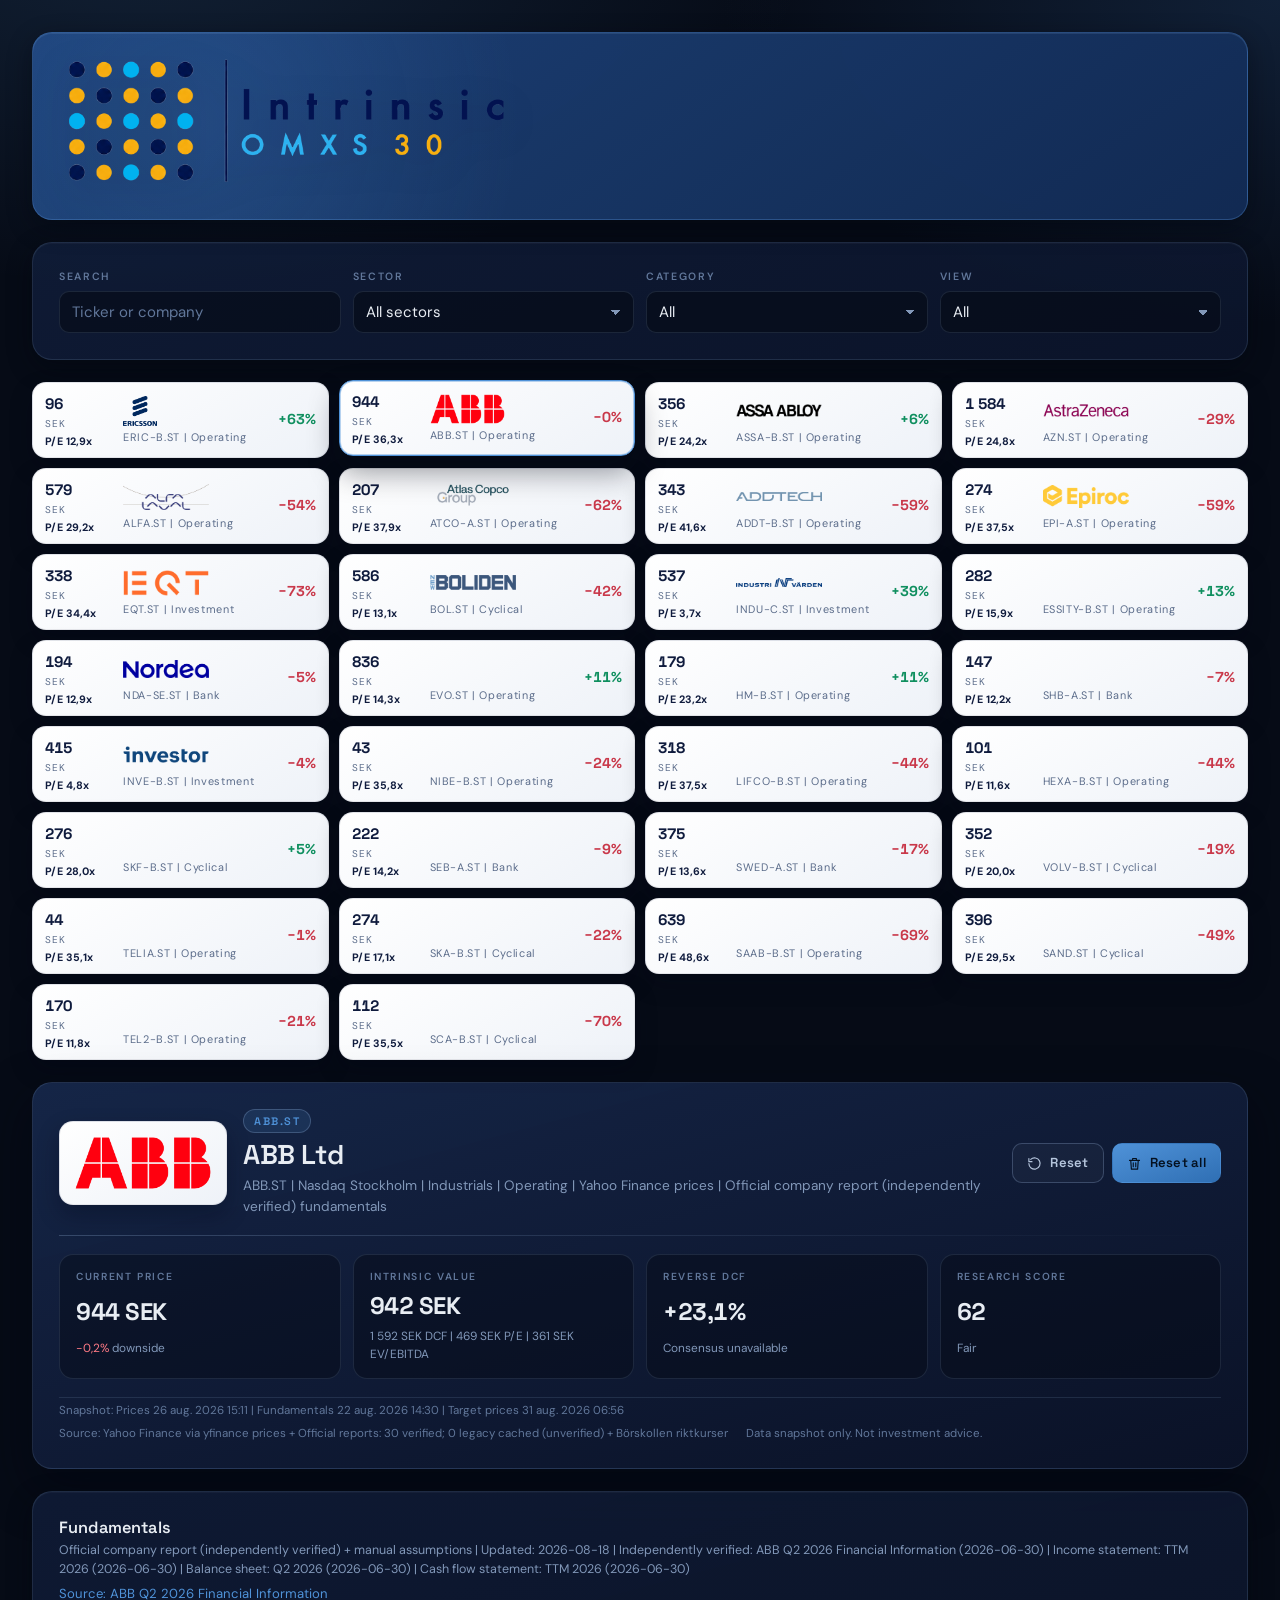
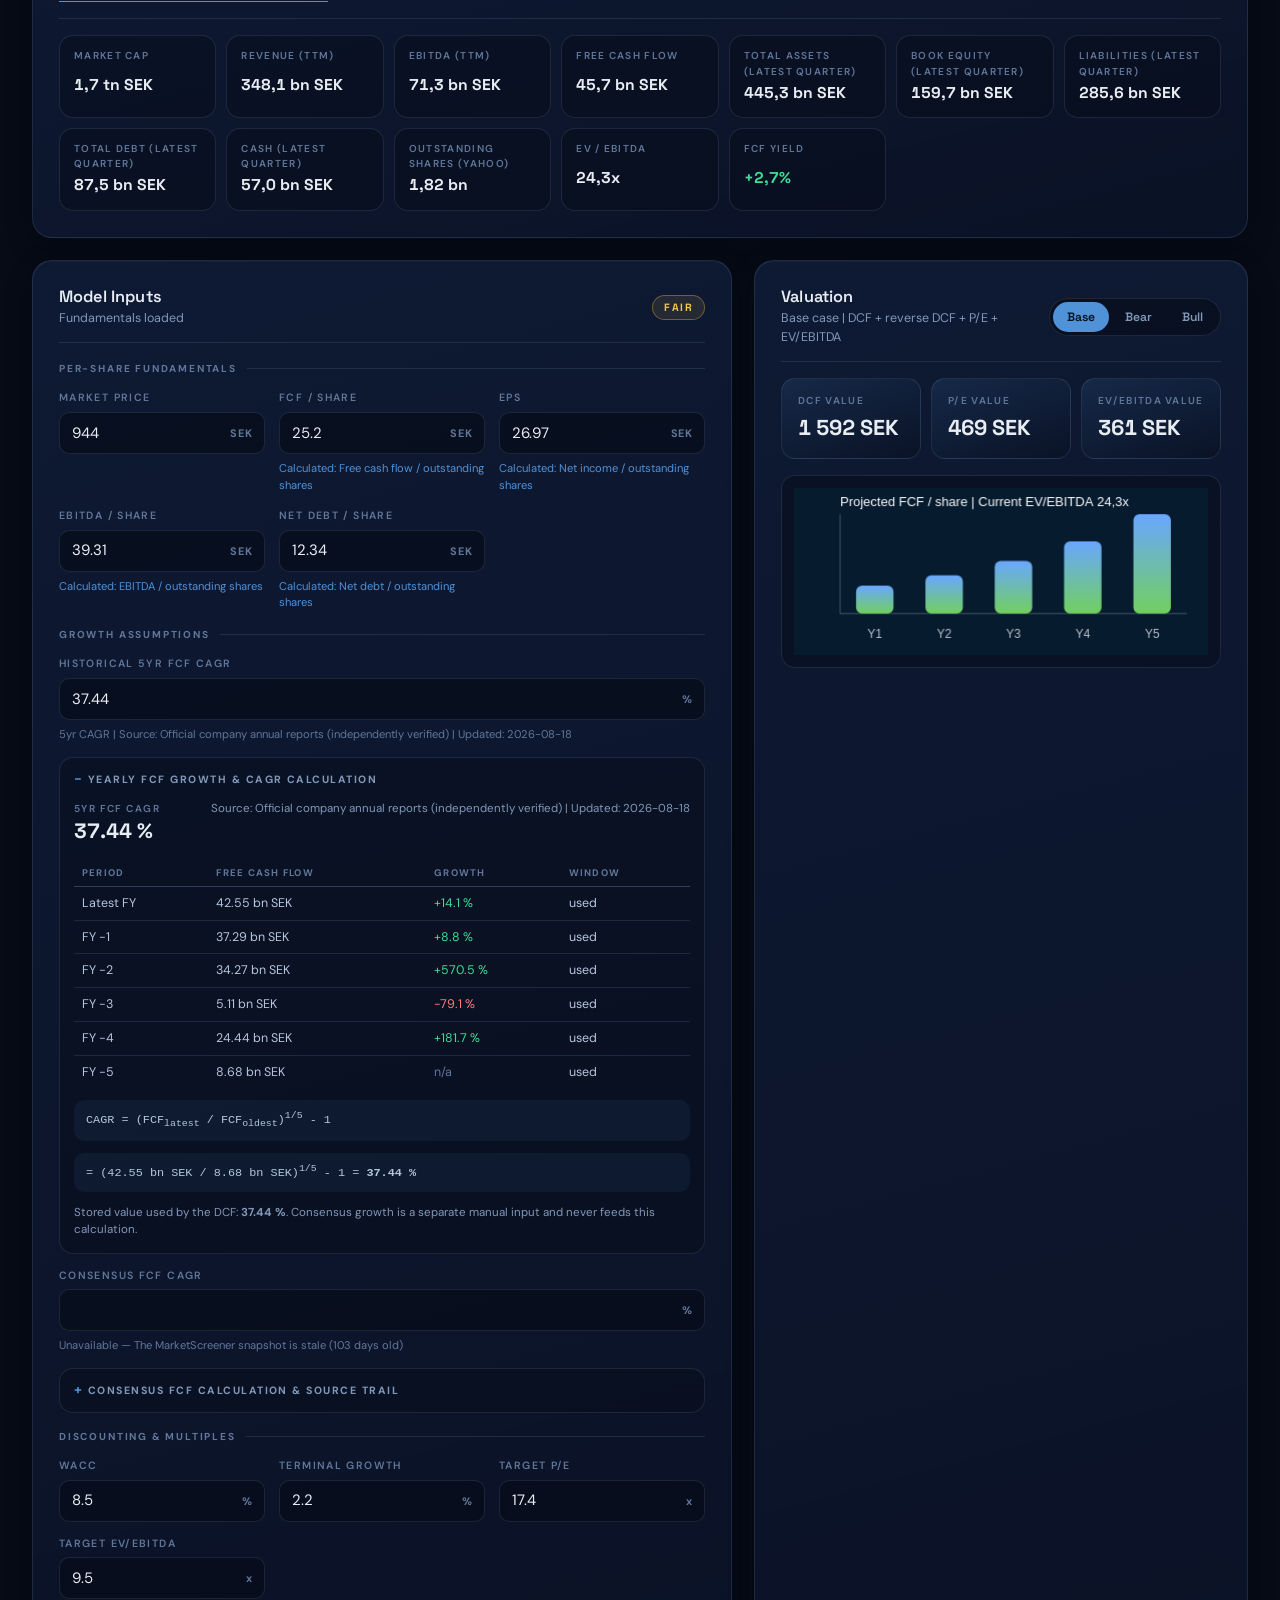
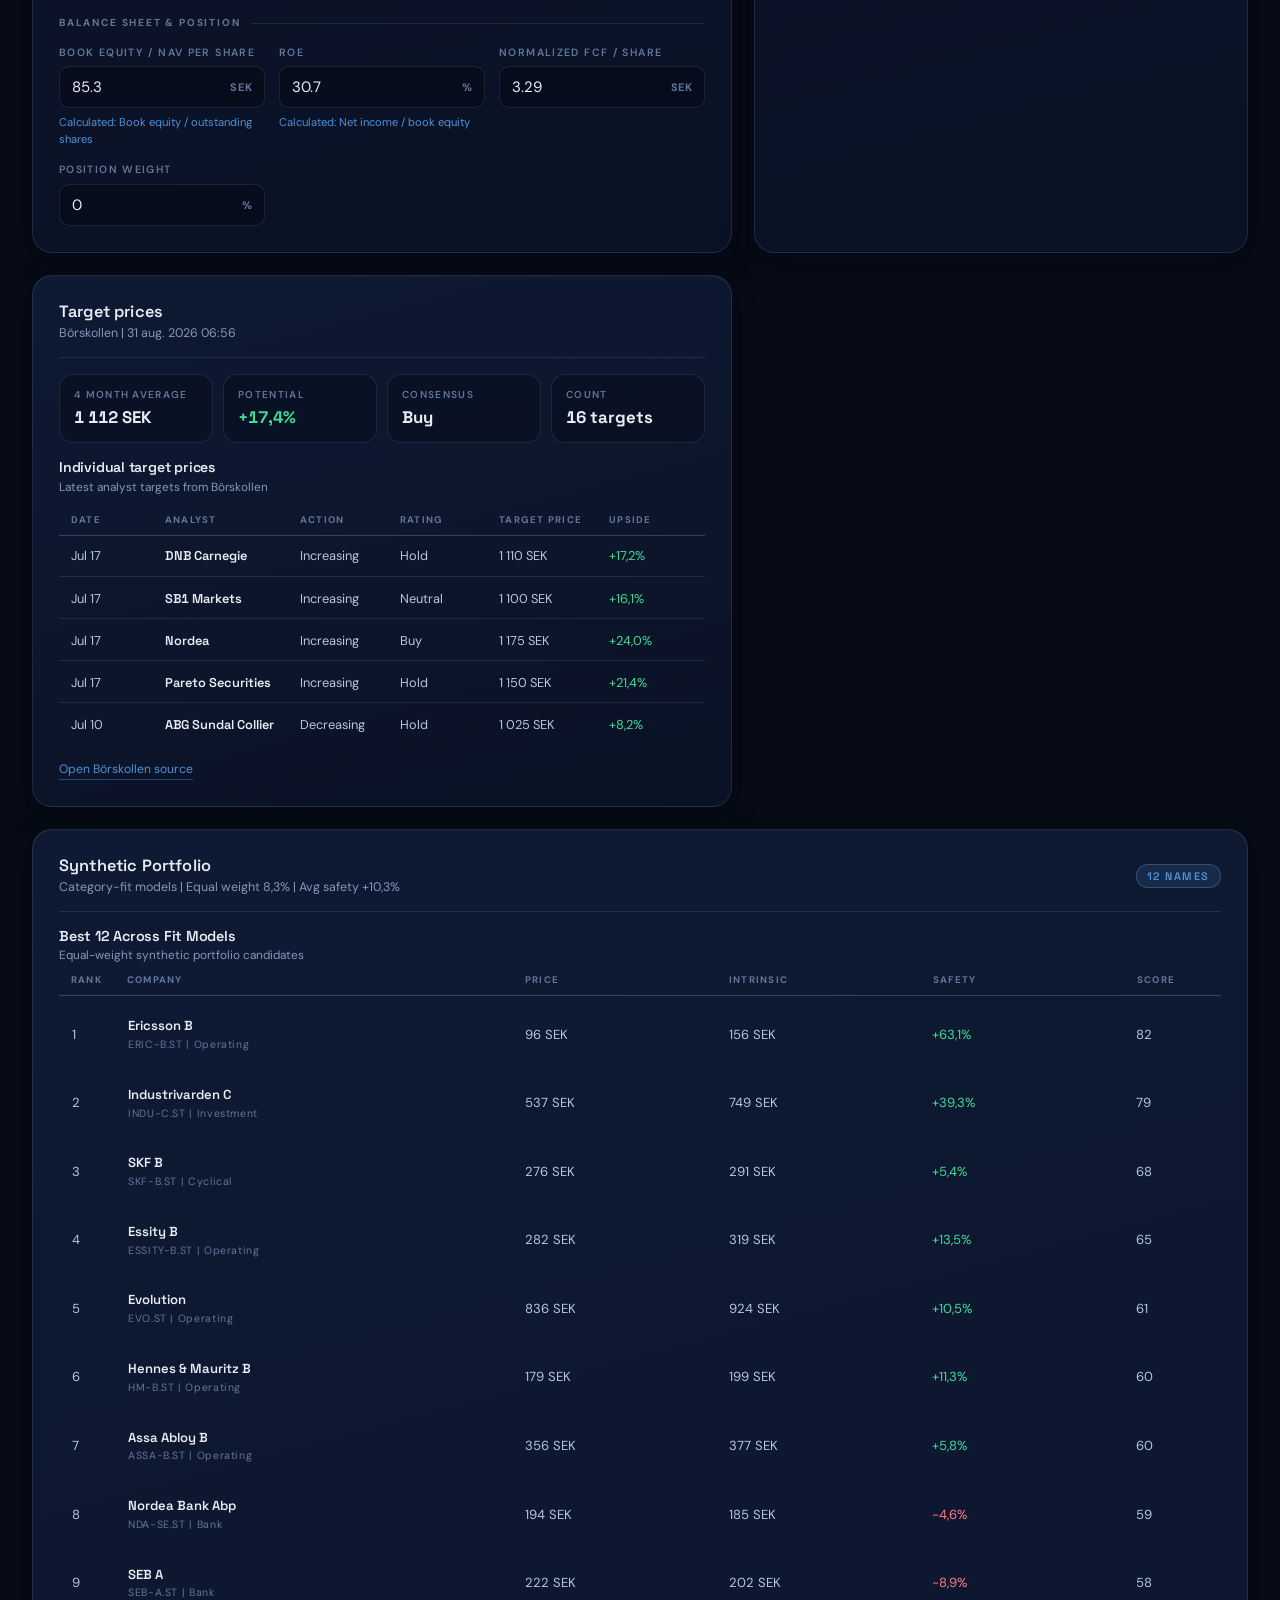
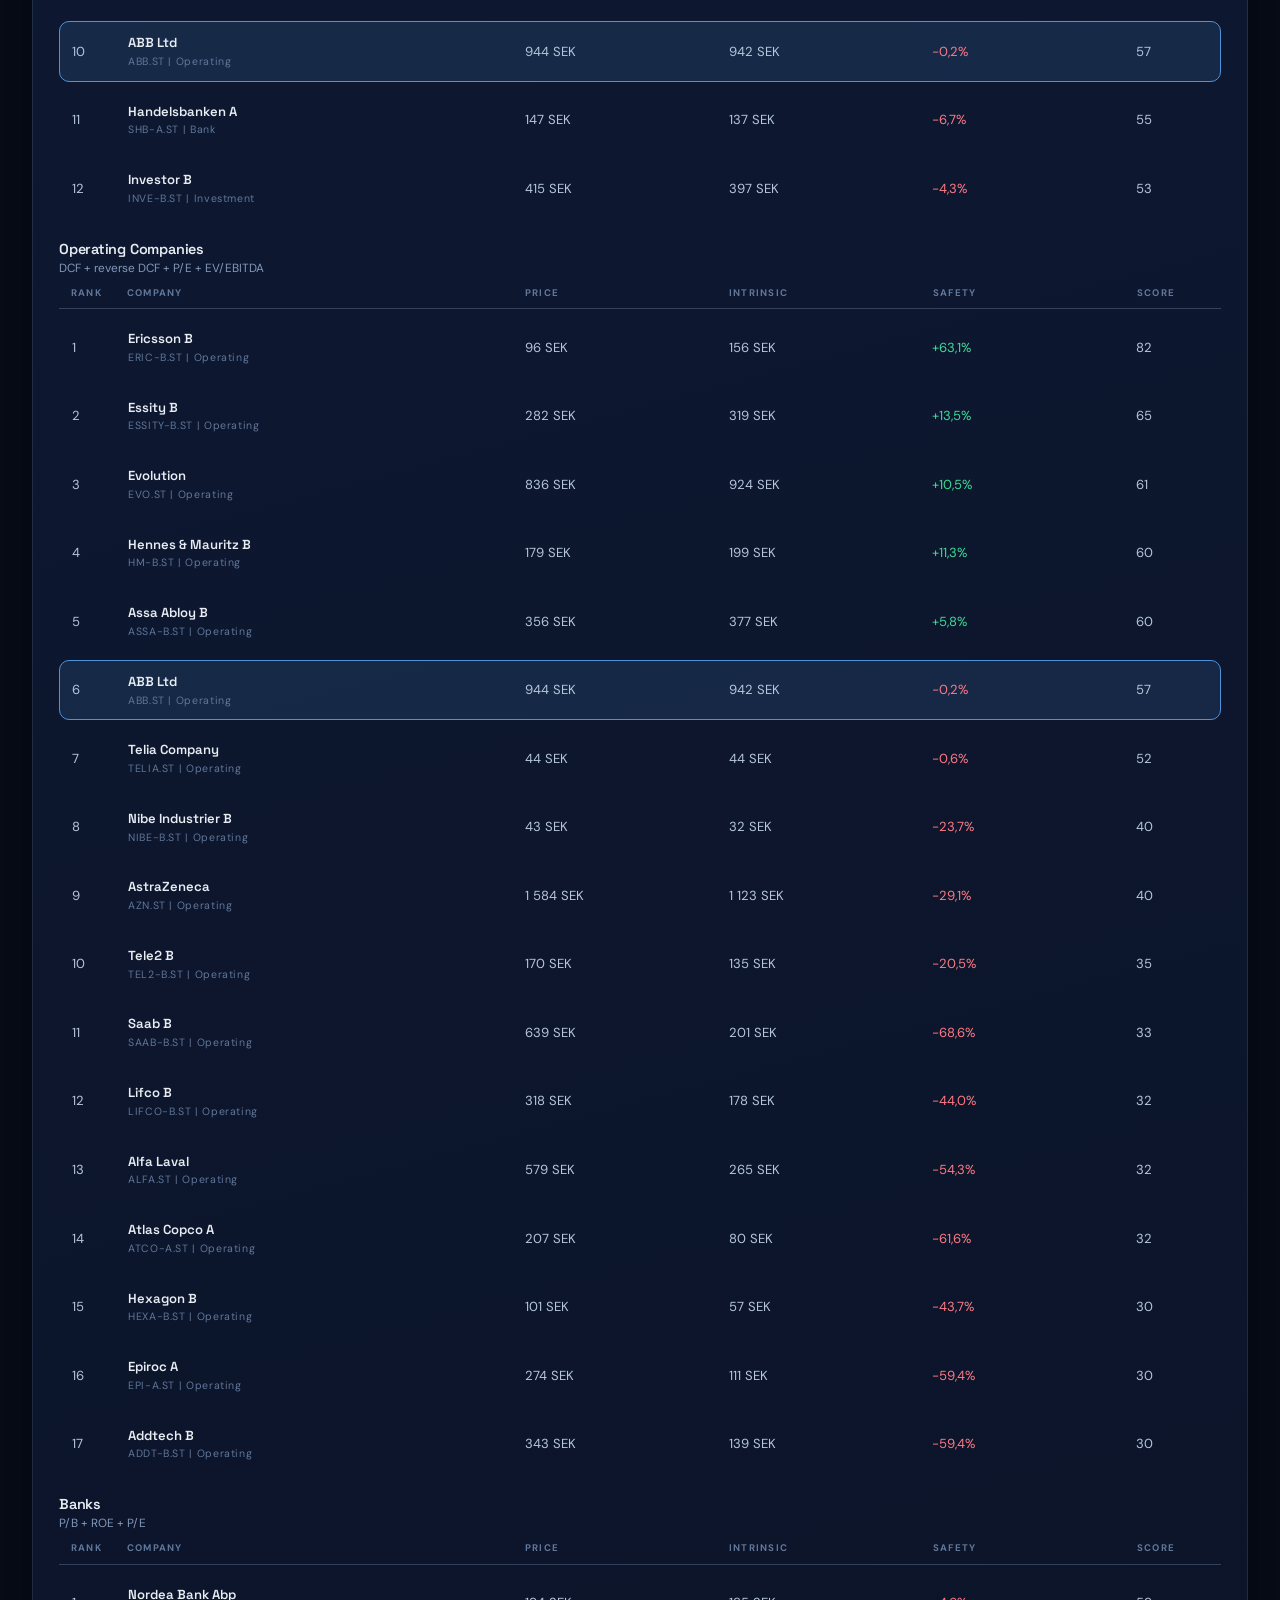
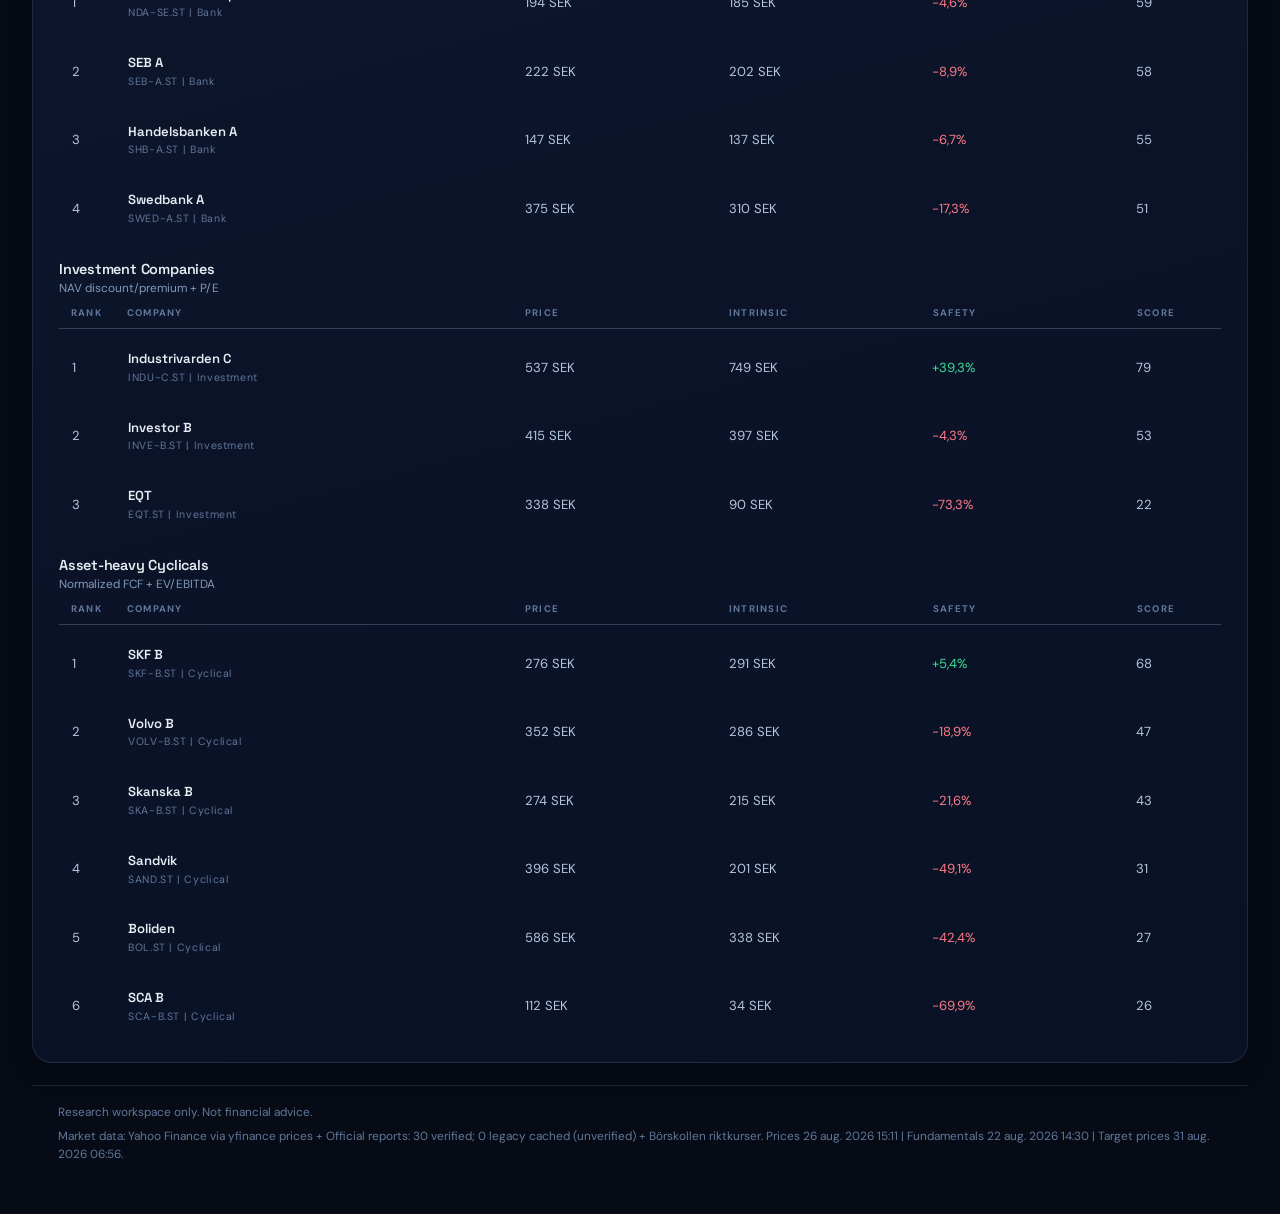
==== commit 40043616: "Remove outlook panel and stock card labels Remove the Outlook scorecard from the valuation workspace" ====
--- a/index.html
+++ b/index.html
@@ -357,42 +357,6 @@
             </div>
           </section>
 
-          <section class="tool-panel outlook-panel" aria-label="Outlook scorecard">
-            <div class="panel-title">
-              <div>
-                <h3>Outlook</h3>
-                <p id="qualitySummary">Industry, company, leadership</p>
-              </div>
-              <span class="score-ring" id="qualityRing">0</span>
-            </div>
-
-            <div class="slider-stack">
-              <label>
-                <span>Industry opportunity <strong data-score-value="industryScore">3</strong></span>
-                <input data-quality="industryScore" type="range" min="1" max="5" step="1">
-              </label>
-              <label>
-                <span>Company advantage <strong data-score-value="companyScore">3</strong></span>
-                <input data-quality="companyScore" type="range" min="1" max="5" step="1">
-              </label>
-              <label>
-                <span>Leadership quality <strong data-score-value="leadershipScore">3</strong></span>
-                <input data-quality="leadershipScore" type="range" min="1" max="5" step="1">
-              </label>
-            </div>
-
-            <div class="outlook-grid">
-              <div>
-                <span>Growth gap</span>
-                <strong id="growthGap">-</strong>
-              </div>
-              <div>
-                <span>Quality score</span>
-                <strong id="qualityScore">-</strong>
-              </div>
-            </div>
-          </section>
-
           <section class="tool-panel target-price-panel" aria-label="Target prices">
             <div class="panel-title">
               <div>
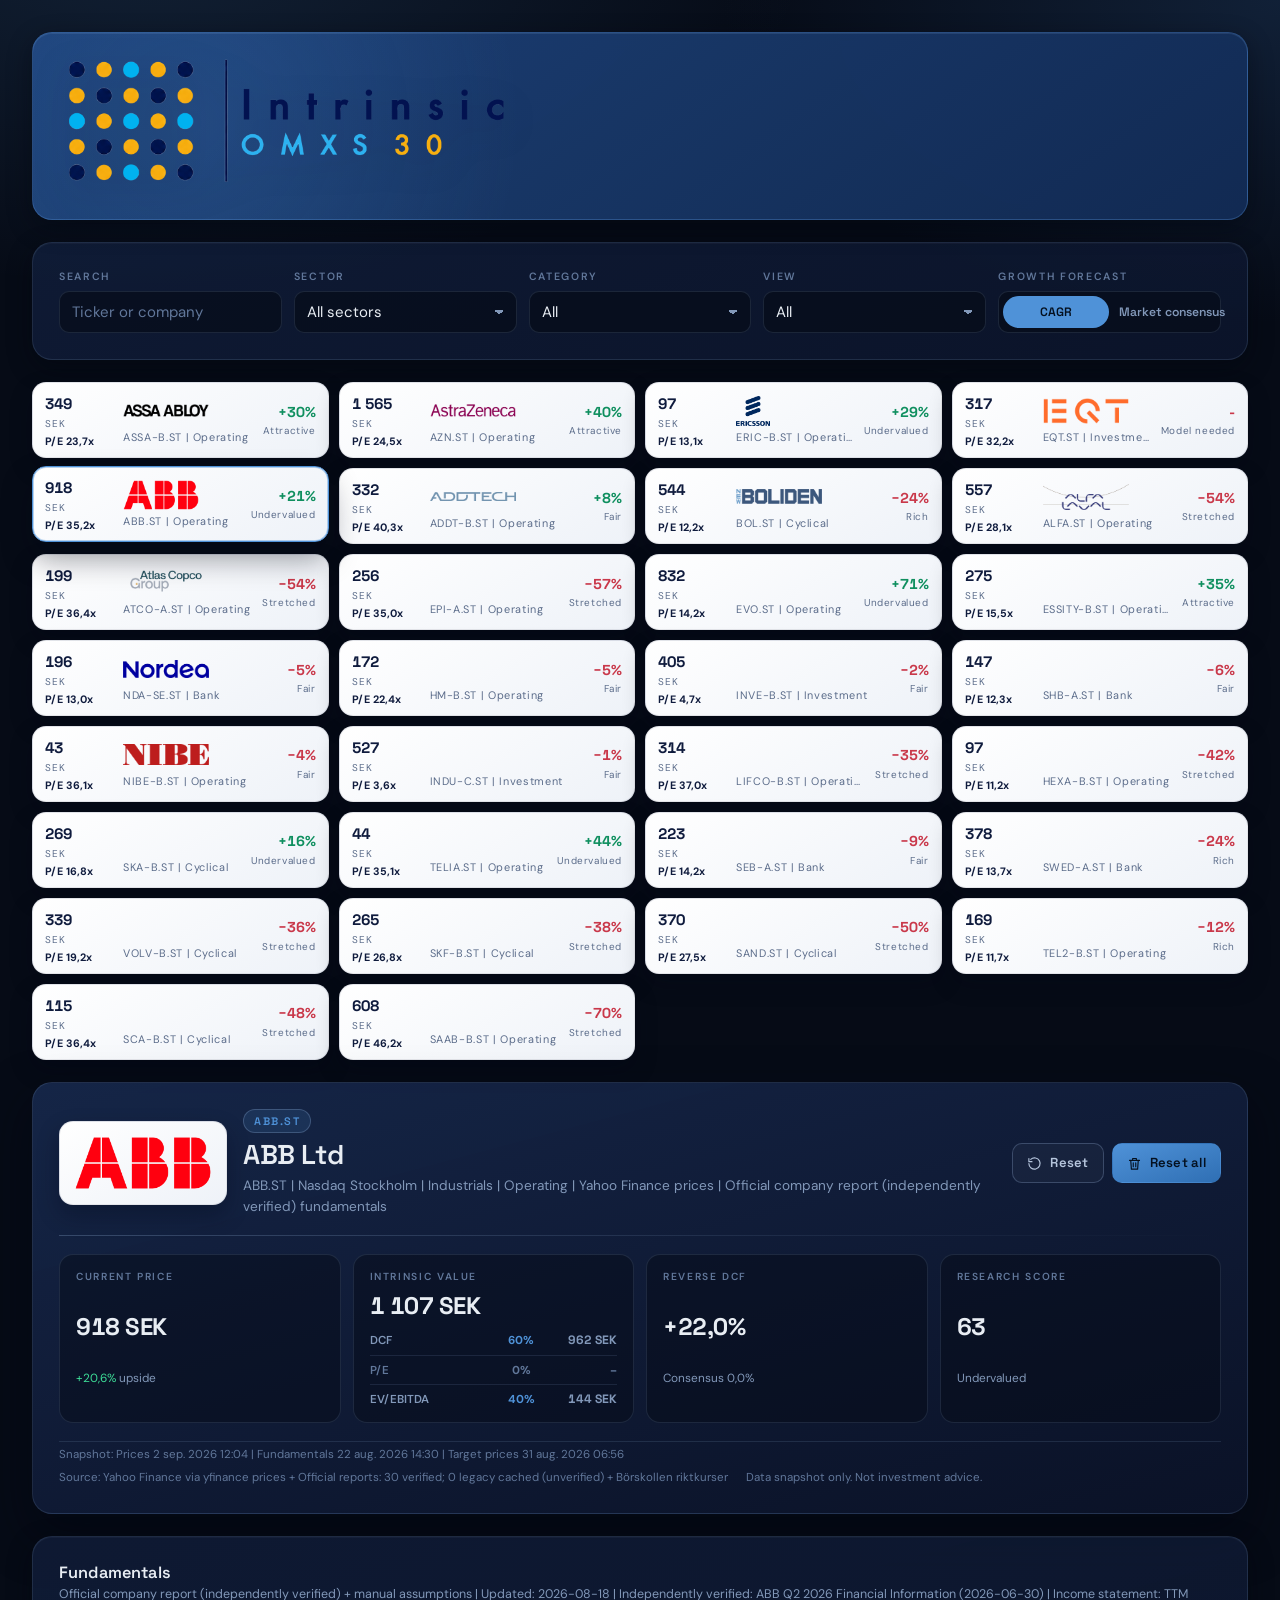
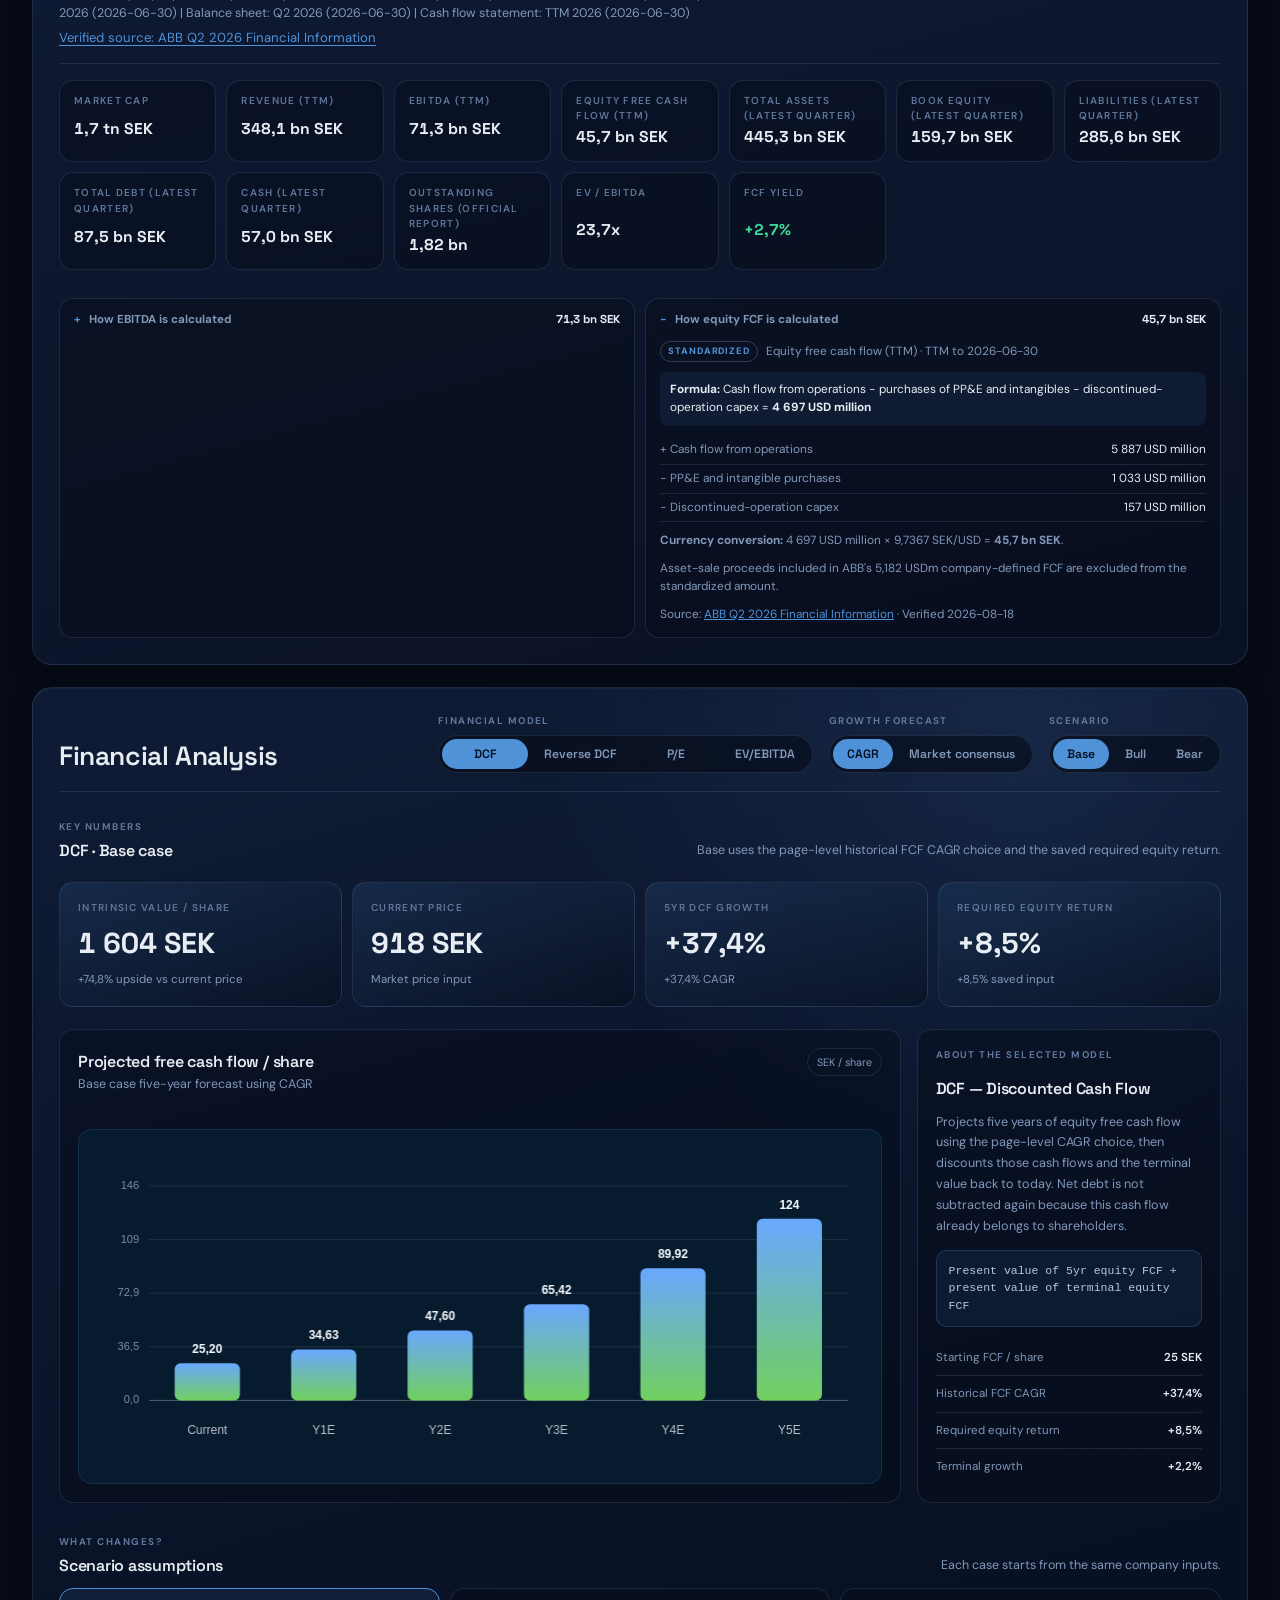
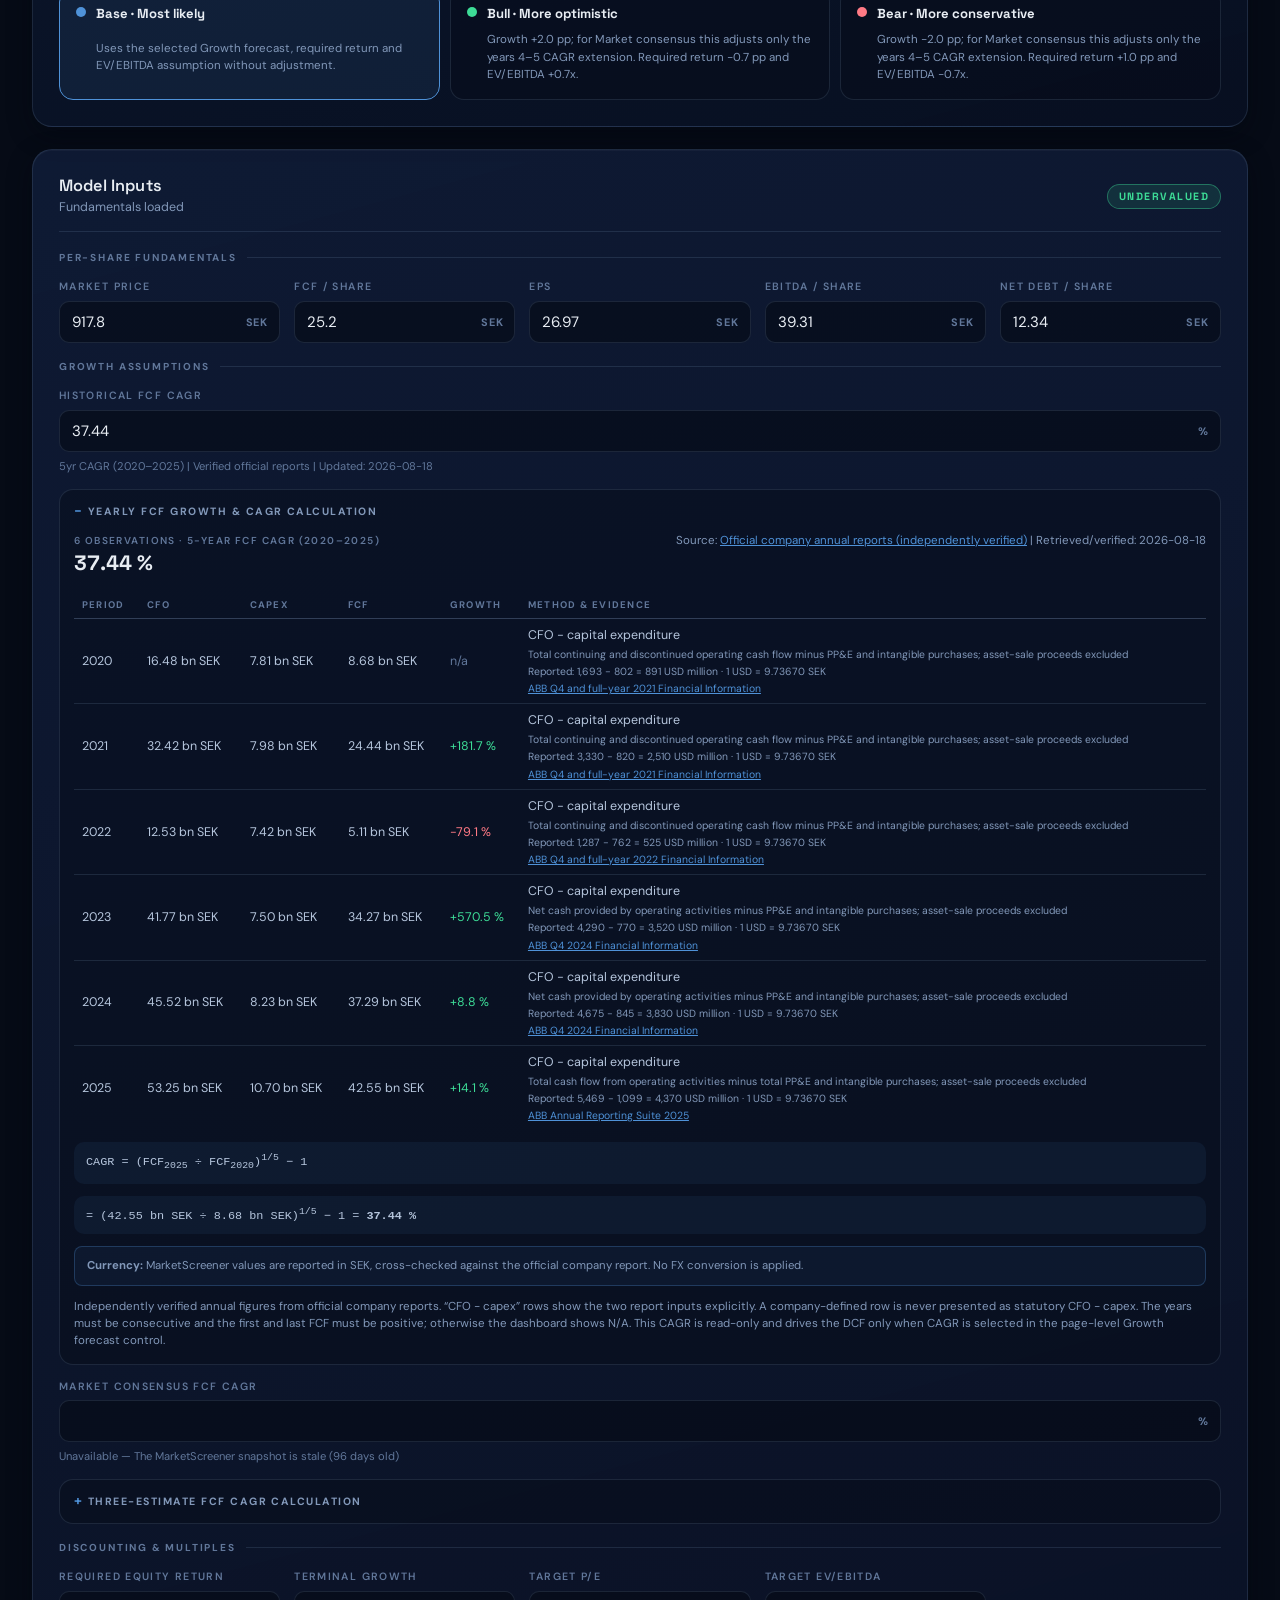
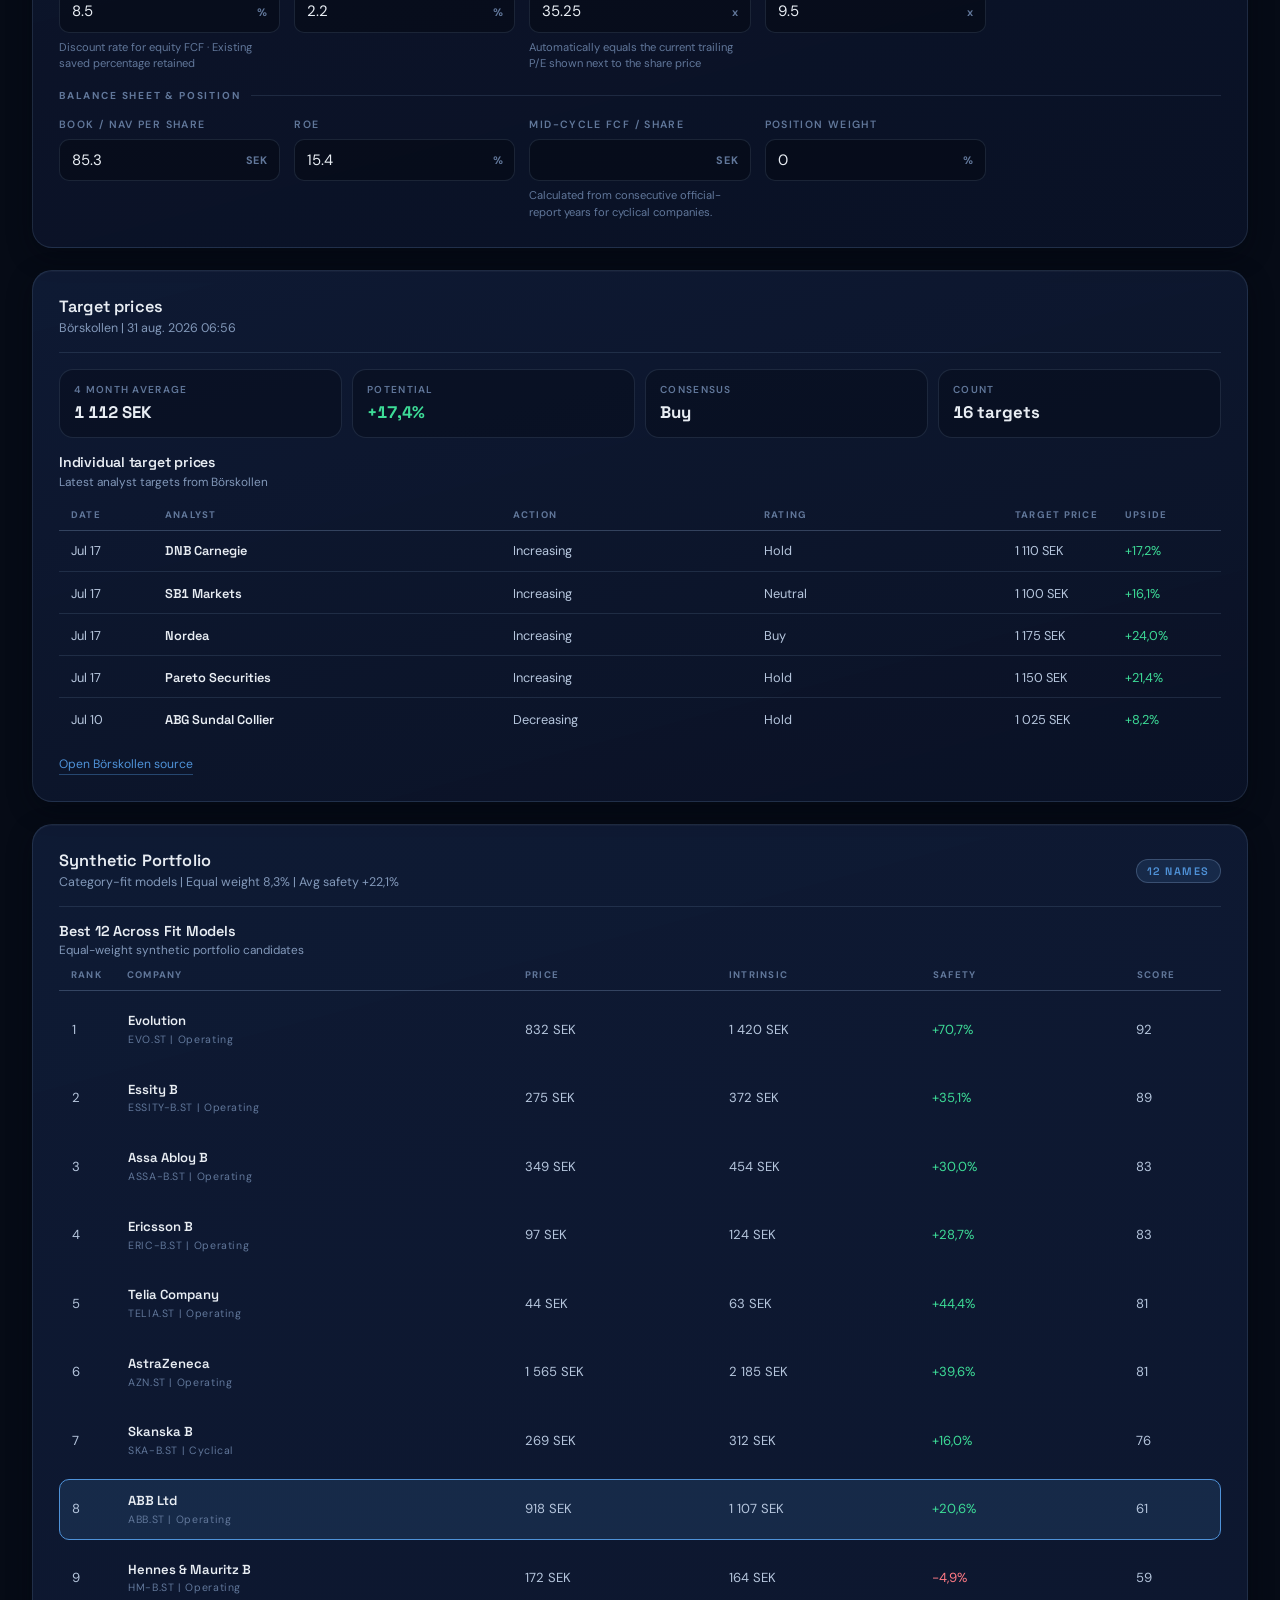
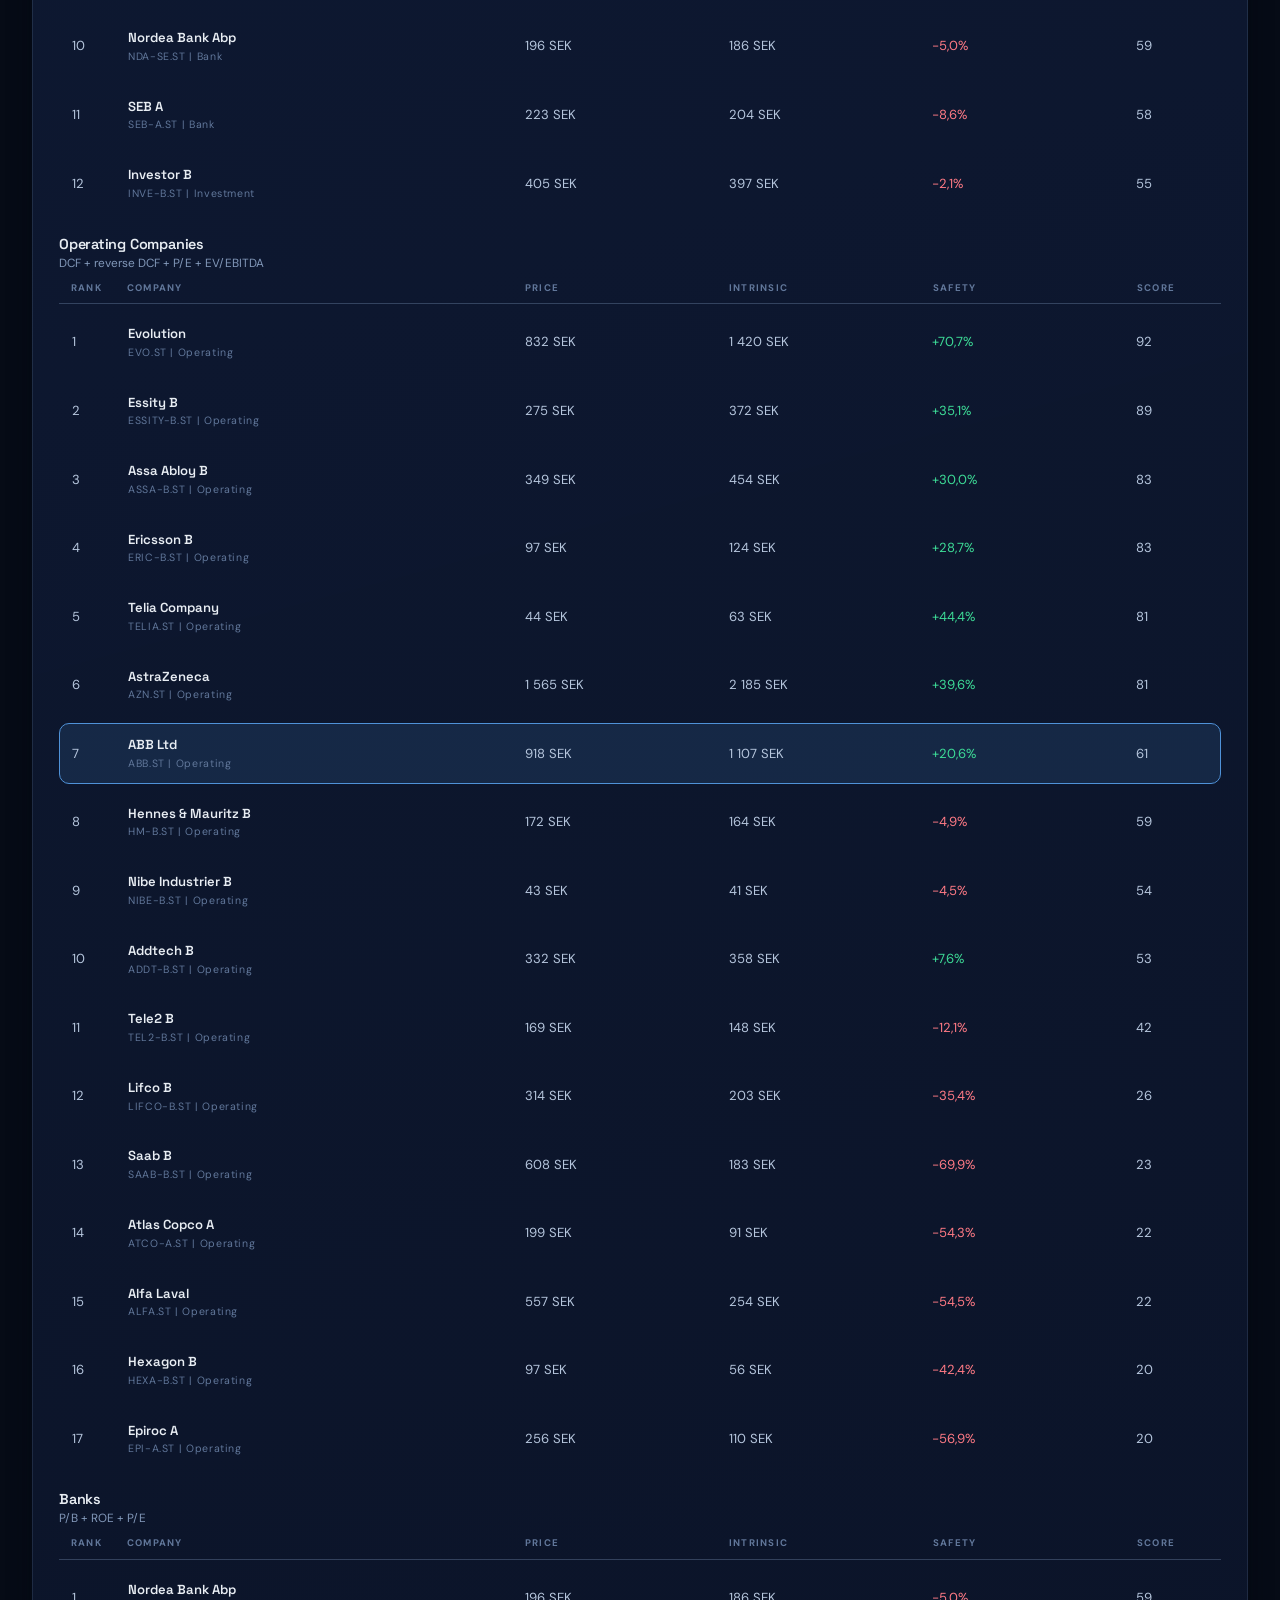
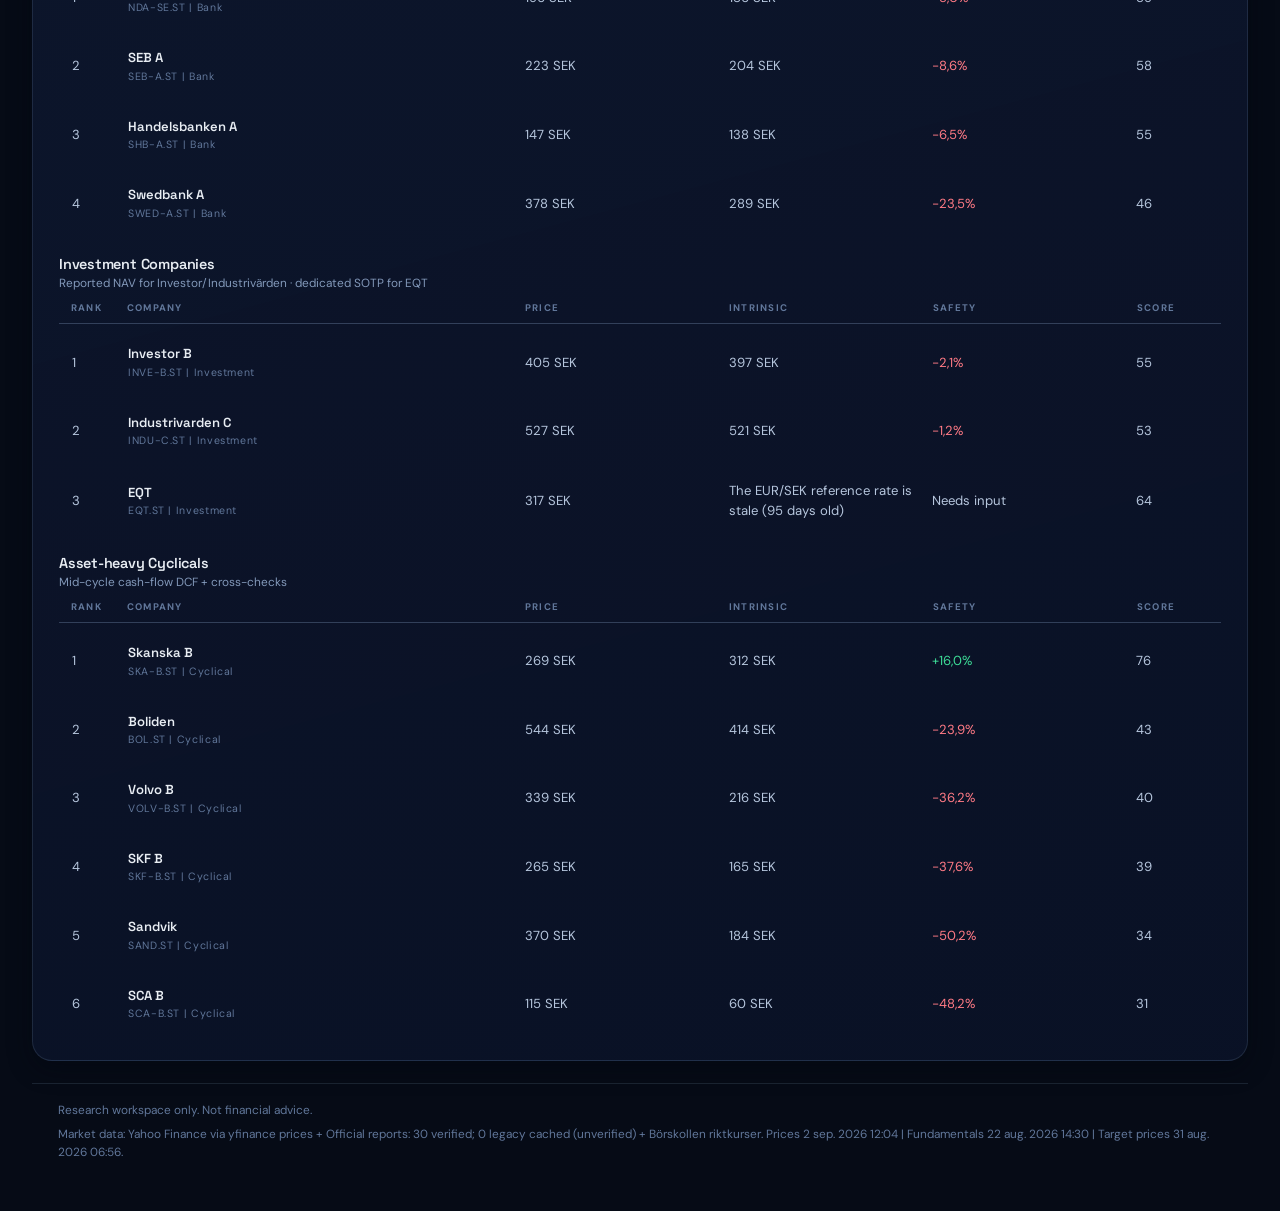
==== commit 9fd6690c: "Restore interactive valuation models Restore DCF, Reverse DCF, P/E and EV/EBITDA selection, growth-s" ====
--- a/index.html
+++ b/index.html
@@ -55,6 +55,13 @@
               <option value="model-needed">Model needed</option>
             </select>
           </label>
+          <div class="filter-control growth-forecast-control">
+            <span>Growth forecast</span>
+            <div class="segmented-control" role="group" aria-label="Growth forecast">
+              <button class="segment is-active" type="button" data-growth-assumption="cagr" aria-pressed="true" title="Use historical FCF CAGR">CAGR</button>
+              <button class="segment" type="button" data-growth-assumption="consensus" aria-pressed="false" title="Use three annual market-consensus FCF estimates and their CAGR">Market consensus</button>
+            </div>
+          </div>
           </div>
 
           <nav class="company-list" id="companyList" aria-label="OMXS30 companies"></nav>
@@ -100,7 +107,7 @@
             <div class="ticker-value-block">
               <span>Intrinsic Value</span>
               <strong id="metricValue">-</strong>
-              <small id="metricValueSub">DCF and P/E</small>
+              <div id="metricValueSub" class="valuation-breakdown" aria-label="Valuation model contributions">DCF and P/E</div>
             </div>
             <div class="ticker-value-block">
               <span id="metricReverseLabel">Reverse DCF</span>
@@ -136,39 +143,39 @@
               <strong id="fundMarketCap">-</strong>
             </div>
             <div>
-              <span>Revenue (TTM)</span>
+              <span id="fundRevenueLabel">Revenue (TTM)</span>
               <strong id="fundRevenue">-</strong>
             </div>
             <div>
-              <span>EBITDA (TTM)</span>
+              <span id="fundEbitdaLabel">EBITDA (TTM)</span>
               <strong id="fundEbitda">-</strong>
             </div>
             <div>
-              <span>Free cash flow</span>
+              <span id="fundFcfLabel">Free cash flow</span>
               <strong id="fundFcf">-</strong>
             </div>
             <div>
-              <span>Total assets (latest quarter)</span>
+              <span id="fundAssetsLabel">Total assets (latest quarter)</span>
               <strong id="fundAssets">-</strong>
             </div>
             <div>
-              <span>Book equity (latest quarter)</span>
+              <span id="fundEquityLabel">Book equity (latest quarter)</span>
               <strong id="fundEquity">-</strong>
             </div>
             <div>
-              <span>Liabilities (latest quarter)</span>
+              <span id="fundLiabilitiesLabel">Liabilities (latest quarter)</span>
               <strong id="fundLiabilities">-</strong>
             </div>
             <div>
-              <span>Total debt (latest quarter)</span>
+              <span id="fundDebtLabel">Total debt (latest quarter)</span>
               <strong id="fundDebt">-</strong>
             </div>
             <div>
-              <span>Cash (latest quarter)</span>
+              <span id="fundCashLabel">Cash (latest quarter)</span>
               <strong id="fundCash">-</strong>
             </div>
             <div>
-              <span>Outstanding shares (Yahoo)</span>
+              <span id="fundSharesLabel">Outstanding shares</span>
               <strong id="fundShares">-</strong>
             </div>
             <div>
@@ -180,9 +187,250 @@
               <strong id="fundFcfYield">-</strong>
             </div>
           </div>
+
+          <div class="fundamental-audit" aria-label="Fundamental calculation details">
+            <details class="metric-audit-card" id="ebitdaAuditDetails">
+              <summary>
+                <span>How EBITDA is calculated</span>
+                <strong id="ebitdaAuditSummary">-</strong>
+              </summary>
+              <div id="ebitdaAuditBody" class="metric-audit-body"></div>
+            </details>
+            <details class="metric-audit-card" id="fcfAuditDetails" open>
+              <summary>
+                <span>How equity FCF is calculated</span>
+                <strong id="fcfAuditSummary">-</strong>
+              </summary>
+              <div id="fcfAuditBody" class="metric-audit-body"></div>
+            </details>
+          </div>
         </section>
 
         <section class="workspace-grid">
+          <section class="tool-panel valuation-panel" id="analysisPanel" aria-label="Financial analysis">
+            <div class="analysis-heading">
+              <div>
+                <h3 id="analysisPanelTitle">Financial Analysis</h3>
+              </div>
+              <div class="analysis-controls" id="analysisControls">
+                <div class="analysis-control-group" id="modelControlGroup">
+                  <span>Financial model</span>
+                  <div class="segmented-control model-selector" aria-label="Financial model">
+                    <button class="segment is-active" type="button" data-model-view="dcf">DCF</button>
+                    <button class="segment" type="button" data-model-view="reverse-dcf">Reverse DCF</button>
+                    <button class="segment" type="button" data-model-view="pe">P/E</button>
+                    <button class="segment" type="button" data-model-view="ev-ebitda">EV/EBITDA</button>
+                  </div>
+                </div>
+                <div class="analysis-control-group" id="growthControlGroup">
+                  <span>Growth forecast</span>
+                  <div class="segmented-control" role="group" aria-label="Growth forecast in financial analysis">
+                    <button class="segment is-active" type="button" data-growth-assumption="cagr" aria-pressed="true">CAGR</button>
+                    <button class="segment" type="button" data-growth-assumption="consensus" aria-pressed="false">Market consensus</button>
+                  </div>
+                </div>
+                <div class="analysis-control-group" id="scenarioControlGroup">
+                  <span>Scenario</span>
+                  <div class="segmented-control" aria-label="Scenario">
+                    <button class="segment is-active" type="button" data-scenario="base">Base</button>
+                    <button class="segment" type="button" data-scenario="bull">Bull</button>
+                    <button class="segment" type="button" data-scenario="bear">Bear</button>
+                  </div>
+                </div>
+              </div>
+            </div>
+
+            <div class="analysis-section-heading">
+              <div>
+                <span class="eyebrow">Key numbers</span>
+                <h4 id="analysisMetricsTitle">DCF · Base case</h4>
+              </div>
+              <p id="analysisMetricsNote">Values use the inputs already shown in Model Inputs.</p>
+            </div>
+
+            <div class="value-grid analysis-value-grid">
+              <div>
+                <span id="valuationPrimaryLabel">Intrinsic value / share</span>
+                <strong id="dcfValue">-</strong>
+                <small id="valuationPrimarySub">-</small>
+              </div>
+              <div>
+                <span id="valuationSecondaryLabel">Current price</span>
+                <strong id="peValue">-</strong>
+                <small id="valuationSecondarySub">-</small>
+              </div>
+              <div>
+                <span id="valuationTertiaryLabel">FCF growth</span>
+                <strong id="currentPe">-</strong>
+                <small id="valuationTertiarySub">-</small>
+              </div>
+              <div>
+                <span id="valuationFourthLabel">Required equity return</span>
+                <strong id="valuationFourthValue">-</strong>
+                <small id="valuationFourthSub">-</small>
+              </div>
+            </div>
+
+            <section class="eqt-forecast-editor" id="eqtForecastEditor" hidden aria-live="polite">
+              <div>
+                <span class="eyebrow">Editable base assumptions</span>
+                <h4>Build the fee-business forecast</h4>
+                <p>The selected scenario adjusts these two base inputs. The initial 8% growth is a manual starting assumption—not analyst consensus—and official reported values remain locked.</p>
+              </div>
+              <label>
+                <span>Annual fee-related EBITDA growth</span>
+                <div class="input-unit">
+                  <input id="eqtFeeEbitdaGrowth" data-eqt-field="eqtFeeEbitdaGrowth" type="number" min="-50" max="50" step="0.1">
+                  <span>%</span>
+                </div>
+                <small id="eqtGrowthScenarioNote">Base uses the entered rate</small>
+              </label>
+              <label>
+                <span>Year-5 terminal EV/EBITDA</span>
+                <div class="input-unit">
+                  <input id="eqtTerminalMultiple" data-eqt-field="eqtTerminalMultiple" type="number" min="0" max="60" step="0.1">
+                  <span>x</span>
+                </div>
+                <small id="eqtMultipleScenarioNote">Applied after the fifth forecast year</small>
+              </label>
+            </section>
+
+            <div class="analysis-body">
+              <div class="analysis-chart-card">
+                <div class="analysis-chart-heading">
+                  <div>
+                    <h4 id="analysisChartTitle">Projected free cash flow / share</h4>
+                    <p id="analysisChartSubtitle">Base-case five-year forecast</p>
+                  </div>
+                  <span id="analysisChartUnit">SEK / share</span>
+                </div>
+                <div class="chart-wrap">
+                  <canvas id="dcfChart" width="960" height="390" aria-label="Valuation model chart"></canvas>
+                </div>
+              </div>
+
+              <aside class="analysis-explainer" aria-live="polite">
+                <span class="eyebrow">About the selected model</span>
+                <h4 id="analysisModelTitle">DCF — Discounted Cash Flow</h4>
+                <p id="analysisModelDescription">Projects free cash flow and discounts it back to today.</p>
+                <div class="analysis-formula" id="analysisFormula">FCF forecast + terminal value − net debt</div>
+                <dl class="analysis-assumptions" id="analysisAssumptions"></dl>
+              </aside>
+            </div>
+
+            <section class="cyclical-audit" id="cyclicalAudit" hidden aria-live="polite">
+              <div class="analysis-section-heading">
+                <div>
+                  <span class="eyebrow">Calculation walkthrough</span>
+                  <h4>How the cyclical valuation works</h4>
+                </div>
+                <p id="cyclicalAuditStatus">Official-report history → mid-cycle cash flow → DCF</p>
+              </div>
+
+              <div id="specializedCyclicalAudit" class="specialized-cyclical-audit" hidden></div>
+
+              <div id="genericCyclicalAudit">
+              <div class="cyclical-step-grid" id="cyclicalSteps"></div>
+
+              <div class="cyclical-audit-grid">
+                <div class="cyclical-audit-card">
+                  <div class="cyclical-card-heading">
+                    <div>
+                      <span class="eyebrow">Step 1</span>
+                      <h5>Normalize the full cycle</h5>
+                    </div>
+                    <a id="cyclicalSourceLink" href="#" target="_blank" rel="noreferrer" hidden>Open official report</a>
+                  </div>
+                  <div class="table-scroll">
+                    <table class="cyclical-table">
+                      <thead><tr><th>Year</th><th>Reported cash flow</th><th>Per share</th><th>Evidence</th></tr></thead>
+                      <tbody id="cyclicalHistoryRows"></tbody>
+                    </table>
+                  </div>
+                  <p class="cyclical-formula" id="cyclicalNormalizationFormula"></p>
+                </div>
+
+                <div class="cyclical-audit-card">
+                  <div class="cyclical-card-heading">
+                    <div>
+                      <span class="eyebrow">Steps 2–3</span>
+                      <h5>Forecast, fade and discount</h5>
+                    </div>
+                  </div>
+                  <div class="table-scroll">
+                    <table class="cyclical-table">
+                      <thead><tr><th>Forecast year</th><th>Cash flow/share</th><th>Present value</th><th>How set</th></tr></thead>
+                      <tbody id="cyclicalForecastRows"></tbody>
+                    </table>
+                  </div>
+                  <dl class="cyclical-bridge" id="cyclicalValueBridge"></dl>
+                </div>
+              </div>
+
+              <div class="cyclical-crosschecks">
+                <div>
+                  <span>Primary value</span>
+                  <strong id="cyclicalPrimaryValue">-</strong>
+                  <small>Mid-cycle DCF; this is the dashboard headline</small>
+                </div>
+                <div>
+                  <span>EV/EBITDA cross-check</span>
+                  <strong id="cyclicalEbitdaCheck">-</strong>
+                  <small id="cyclicalEbitdaNote">Shown only with explicitly normalized EBITDA</small>
+                </div>
+                <div>
+                  <span>P/E cross-check</span>
+                  <strong id="cyclicalPeCheck">-</strong>
+                  <small id="cyclicalPeNote">Shown only with explicitly normalized EPS</small>
+                </div>
+                <div>
+                  <span>Company-specific check</span>
+                  <strong id="cyclicalSubtype">-</strong>
+                  <small id="cyclicalSubtypeNote">-</small>
+                </div>
+              </div>
+              </div>
+            </section>
+
+            <section class="cyclical-audit" id="eqtSotpAudit" hidden aria-live="polite">
+              <div class="analysis-section-heading">
+                <div>
+                  <span class="eyebrow">Calculation walkthrough</span>
+                  <h4>How the EQT sum-of-the-parts works</h4>
+                </div>
+                <p id="eqtSotpAuditStatus">Official report → fee franchise + financial assets − net debt</p>
+              </div>
+              <div id="eqtSotpAuditBody" class="specialized-cyclical-audit"></div>
+            </section>
+
+            <div class="scenario-guide" id="scenarioGuide">
+              <div class="analysis-section-heading">
+                <div>
+                  <span class="eyebrow">What changes?</span>
+                  <h4>Scenario assumptions</h4>
+                </div>
+                <p>Each case starts from the same company inputs.</p>
+              </div>
+              <div class="scenario-card-grid">
+                <button class="scenario-card is-active" type="button" data-scenario="base" data-scenario-card="base">
+                  <span class="scenario-dot base"></span>
+                  <strong>Base · Most likely</strong>
+                  <small id="scenarioBaseCopy">Uses the selected Growth forecast, required return and EV/EBITDA assumption without adjustment.</small>
+                </button>
+                <button class="scenario-card" type="button" data-scenario="bull" data-scenario-card="bull">
+                  <span class="scenario-dot bull"></span>
+                  <strong>Bull · More optimistic</strong>
+                  <small id="scenarioBullCopy">Growth +2.0 pp; for Market consensus this adjusts only the years 4–5 CAGR extension. Required return −0.7 pp and EV/EBITDA +0.7x.</small>
+                </button>
+                <button class="scenario-card" type="button" data-scenario="bear" data-scenario-card="bear">
+                  <span class="scenario-dot bear"></span>
+                  <strong>Bear · More conservative</strong>
+                  <small id="scenarioBearCopy">Growth −2.0 pp; for Market consensus this adjusts only the years 4–5 CAGR extension. Required return +1.0 pp and EV/EBITDA −0.7x.</small>
+                </button>
+              </div>
+            </div>
+          </section>
+
           <form class="tool-panel model-panel" id="valuationForm">
             <div class="panel-title">
               <div>
@@ -208,7 +456,6 @@
                   <input data-field="fcfPerShare" type="number" step="0.01">
                   <span>SEK</span>
                 </div>
-                <small class="field-meta" data-calculation-meta="fcfPerShare"></small>
               </label>
               <label>
                 <span>EPS</span>
@@ -216,7 +463,6 @@
                   <input data-field="eps" type="number" step="0.01">
                   <span>SEK</span>
                 </div>
-                <small class="field-meta" data-calculation-meta="eps"></small>
               </label>
               <label>
                 <span>EBITDA / share</span>
@@ -224,7 +470,6 @@
                   <input data-field="ebitdaPerShare" type="number" step="0.01">
                   <span>SEK</span>
                 </div>
-                <small class="field-meta" data-calculation-meta="ebitdaPerShare"></small>
               </label>
               <label>
                 <span>Net debt / share</span>
@@ -232,16 +477,15 @@
                   <input data-field="netDebtPerShare" type="number" step="0.01">
                   <span>SEK</span>
                 </div>
-                <small class="field-meta" data-calculation-meta="netDebtPerShare"></small>
               </label>
               <p class="group-head">Growth assumptions</p>
               <label class="field-wide">
-                <span>Historical 5yr FCF CAGR</span>
-                <div class="input-unit">
-                  <input data-field="growth5y" type="number" step="0.1">
+                <span>Historical FCF CAGR</span>
+                <div class="input-unit">
+                  <input data-field="growth5y" type="number" step="0.1" readonly aria-describedby="growth5yMeta">
                   <span>%</span>
                 </div>
-                <small class="field-meta" id="growth5yMeta">Source: BorsAPI | Updated: -</small>
+                <small class="field-meta" id="growth5yMeta">Source: Official company reports | Updated: -</small>
               </label>
               <details class="field-wide cagr-details" id="cagrDetails" open>
                 <summary>Yearly FCF growth &amp; CAGR calculation</summary>
@@ -249,24 +493,25 @@
               </details>
 
               <label class="field-wide">
-                <span>Consensus FCF CAGR</span>
-                <div class="input-unit">
-                  <input data-field="consensusGrowth" type="number" step="0.1" readonly aria-describedby="consensusGrowthMeta consensusGrowthDetails">
+                <span>Market consensus FCF CAGR</span>
+                <div class="input-unit">
+                  <input data-field="consensusGrowth" type="number" step="0.1" readonly aria-describedby="consensusGrowthMeta">
                   <span>%</span>
                 </div>
                 <small class="field-meta" id="consensusGrowthMeta">Waiting for verified MarketScreener forecast data</small>
               </label>
-              <details class="field-wide cagr-details" id="consensusGrowthDetails">
-                <summary>Consensus FCF calculation &amp; source trail</summary>
+              <details class="field-wide cagr-details" id="consensusGrowthDetails" open>
+                <summary>Three-estimate FCF CAGR calculation</summary>
                 <div id="consensusGrowthBreakdown" class="cagr-breakdown"></div>
               </details>
               <p class="group-head">Discounting &amp; multiples</p>
               <label>
-                <span>WACC</span>
+                <span>Required equity return</span>
                 <div class="input-unit">
                   <input data-field="wacc" type="number" min="0" step="0.1">
                   <span>%</span>
                 </div>
+                <small class="field-meta">Discount rate for equity FCF · Existing saved percentage retained</small>
               </label>
               <label>
                 <span>Terminal growth</span>
@@ -278,9 +523,10 @@
               <label>
                 <span>Target P/E</span>
                 <div class="input-unit">
-                  <input data-field="targetPe" type="number" min="0" step="0.1">
+                  <input data-field="targetPe" type="number" min="0" step="0.1" readonly aria-describedby="targetPeMeta">
                   <span>x</span>
                 </div>
+                <small class="field-meta" id="targetPeMeta">Automatically equals the current trailing P/E shown next to the share price</small>
               </label>
               <label>
                 <span>Target EV/EBITDA</span>
@@ -291,12 +537,11 @@
               </label>
               <p class="group-head">Balance sheet &amp; position</p>
               <label>
-                <span>Book equity / NAV per share</span>
+                <span>Book / NAV per share</span>
                 <div class="input-unit">
                   <input data-field="bookValuePerShare" type="number" min="0" step="0.01">
                   <span>SEK</span>
                 </div>
-                <small class="field-meta" data-calculation-meta="bookValuePerShare"></small>
               </label>
               <label>
                 <span>ROE</span>
@@ -304,14 +549,14 @@
                   <input data-field="roe" type="number" step="0.1">
                   <span>%</span>
                 </div>
-                <small class="field-meta" data-calculation-meta="roe"></small>
-              </label>
-              <label>
-                <span>Normalized FCF / share</span>
-                <div class="input-unit">
-                  <input data-field="normalizedFcfPerShare" type="number" step="0.01">
+              </label>
+              <label>
+                <span>Mid-cycle FCF / share</span>
+                <div class="input-unit">
+                  <input data-field="normalizedFcfPerShare" type="number" step="0.01" readonly aria-describedby="normalizedFcfMeta">
                   <span>SEK</span>
                 </div>
+                <small class="field-meta" id="normalizedFcfMeta">Calculated from consecutive official-report years for cyclical companies.</small>
               </label>
               <label>
                 <span>Position weight</span>
@@ -322,41 +567,6 @@
               </label>
             </div>
           </form>
-
-
-          <section class="tool-panel valuation-panel" aria-label="Valuation outputs">
-            <div class="panel-title">
-              <div>
-                <h3>Valuation</h3>
-                <p id="valuationSubtitle">Base case</p>
-              </div>
-              <div class="segmented-control" aria-label="Scenario">
-                <button class="segment is-active" type="button" data-scenario="base">Base</button>
-                <button class="segment" type="button" data-scenario="bear">Bear</button>
-                <button class="segment" type="button" data-scenario="bull">Bull</button>
-              </div>
-            </div>
-
-            <div class="value-grid">
-              <div>
-                <span id="valuationPrimaryLabel">DCF value</span>
-                <strong id="dcfValue">-</strong>
-              </div>
-              <div>
-                <span id="valuationSecondaryLabel">P/E value</span>
-                <strong id="peValue">-</strong>
-              </div>
-              <div>
-                <span id="valuationTertiaryLabel">Current P/E</span>
-                <strong id="currentPe">-</strong>
-              </div>
-            </div>
-
-            <div class="chart-wrap">
-              <canvas id="dcfChart" width="640" height="260" aria-label="Five year free cash flow projection"></canvas>
-            </div>
-          </section>
-
           <section class="tool-panel target-price-panel" aria-label="Target prices">
             <div class="panel-title">
               <div>
@@ -423,6 +633,6 @@
 
     <div class="toast" id="toast" role="status" aria-live="polite"></div>
 
-  <script src="app.js?v=20260802-ui"></script>
+  <script src="app.js?v=20260822-eqt-growth"></script>
   </body>
 </html>
--- a/styles.css
+++ b/styles.css
@@ -155,10 +155,47 @@
   filter: drop-shadow(0 10px 18px rgba(2, 9, 24, 0.2));
 }
 
+.header-actions {
+  display: flex;
+  flex-wrap: wrap;
+  gap: 10px;
+  align-items: center;
+}
+
+.data-status {
+  display: grid;
+  gap: 2px;
+  padding: 10px 14px;
+  border: 1px solid var(--line);
+  border-radius: var(--radius);
+  background: rgba(6, 11, 22, 0.5);
+  min-width: 0;
+}
+
+.data-status > span {
+  font-size: 0.66rem;
+  font-weight: 600;
+  letter-spacing: 0.16em;
+  text-transform: uppercase;
+  color: var(--faint);
+}
+
+.data-status > strong {
+  font-family: var(--font-display);
+  font-size: 0.92rem;
+  color: var(--ink);
+}
+
+.data-status > small {
+  font-size: 0.74rem;
+  color: var(--muted);
+}
+
 @media (min-width: 720px) {
   .app-header {
-    grid-template-columns: minmax(0, 1fr);
+    grid-template-columns: minmax(0, 1fr) auto;
   }
+  .header-actions { justify-content: flex-end; }
 }
 
 /* --------------------------------------------------------------------------
@@ -261,18 +298,36 @@
   box-shadow: var(--shadow-1);
 }
 
-.filters label {
+.filters label,
+.filters .filter-control {
   display: grid;
   gap: 6px;
   min-width: 0;
 }
 
-.filters label > span {
+.filters label > span,
+.filters .filter-control > span {
   font-size: 0.66rem;
   font-weight: 600;
   letter-spacing: 0.16em;
   text-transform: uppercase;
   color: var(--faint);
+}
+
+.growth-forecast-control .segmented-control {
+  display: flex;
+  width: 100%;
+  min-height: 42px;
+  padding: 4px;
+  border-radius: var(--radius-sm);
+}
+
+.growth-forecast-control .segment {
+  flex: 1 1 0;
+  min-width: 0;
+  min-height: 32px;
+  padding-inline: 8px;
+  white-space: nowrap;
 }
 
 input,
@@ -602,7 +657,66 @@
 
 .ticker-value-block > small {
   font-size: 0.74rem;
-  color: var(--muted);
+  line-height: 1.45;
+  text-wrap: pretty;
+  color: var(--muted);
+}
+
+.valuation-breakdown {
+  display: grid;
+  gap: 5px;
+  margin-top: 3px;
+  color: var(--muted);
+  font-size: 0.72rem;
+  font-variant-numeric: tabular-nums;
+}
+
+.valuation-model-row {
+  display: grid;
+  grid-template-columns: minmax(0, 1fr) 44px minmax(66px, auto);
+  align-items: baseline;
+  gap: 8px;
+  padding-top: 5px;
+  border-top: 1px solid rgba(134, 163, 204, 0.14);
+}
+
+.valuation-model-row:first-child {
+  padding-top: 0;
+  border-top: 0;
+}
+
+.valuation-model-name {
+  overflow: hidden;
+  color: var(--muted);
+  font-weight: 600;
+  text-overflow: ellipsis;
+  white-space: nowrap;
+}
+
+.valuation-model-weight {
+  color: var(--accent);
+  font-weight: 700;
+  text-align: center;
+  white-space: nowrap;
+}
+
+.valuation-model-contribution {
+  color: var(--text);
+  font-family: var(--font-display);
+  font-size: 0.76rem;
+  text-align: right;
+  white-space: nowrap;
+}
+
+.valuation-model-row.is-excluded .valuation-model-name,
+.valuation-model-row.is-excluded .valuation-model-weight,
+.valuation-model-row.is-excluded .valuation-model-contribution {
+  color: var(--faint);
+}
+
+.valuation-breakdown.is-message {
+  line-height: 1.45;
+  text-wrap: pretty;
 }
 
 .ticker-card-foot {
@@ -729,6 +843,82 @@
   font-variant-numeric: tabular-nums;
 }
 
+.fundamental-audit {
+  display: grid;
+  grid-template-columns: repeat(2, minmax(0, 1fr));
+  gap: 10px;
+  margin-top: 12px;
+}
+
+.metric-audit-card {
+  border: 1px solid var(--line);
+  border-radius: var(--radius);
+  background: rgba(6, 11, 22, 0.36);
+  overflow: hidden;
+}
+
+.metric-audit-card > summary {
+  display: flex;
+  align-items: center;
+  justify-content: space-between;
+  gap: 12px;
+  padding: 12px 14px;
+  cursor: pointer;
+  list-style: none;
+  color: var(--muted);
+  font-size: 0.72rem;
+  font-weight: 700;
+}
+
+.metric-audit-card > summary::-webkit-details-marker { display: none; }
+.metric-audit-card > summary span::before {
+  content: "+";
+  display: inline-block;
+  width: 15px;
+  color: var(--accent);
+}
+.metric-audit-card[open] > summary span::before { content: "\2212"; }
+.metric-audit-card > summary strong {
+  color: var(--ink);
+  font-family: var(--font-display);
+  font-variant-numeric: tabular-nums;
+}
+
+.metric-audit-body {
+  display: grid;
+  gap: 10px;
+  padding: 0 14px 14px;
+  color: var(--muted);
+  font-size: 0.74rem;
+}
+
+.metric-audit-head { display: flex; flex-wrap: wrap; align-items: center; gap: 8px; }
+.metric-audit-status {
+  padding: 3px 7px;
+  border: 1px solid var(--line-strong);
+  border-radius: 999px;
+  color: var(--accent);
+  font-size: 0.58rem;
+  font-weight: 800;
+  letter-spacing: 0.1em;
+  text-transform: uppercase;
+}
+.metric-audit-formula {
+  padding: 9px 10px;
+  border-radius: 8px;
+  background: rgba(87, 164, 255, 0.08);
+  color: var(--ink);
+  font-variant-numeric: tabular-nums;
+}
+.metric-audit-components { width: 100%; border-collapse: collapse; font-variant-numeric: tabular-nums; }
+.metric-audit-components td { padding: 5px 0; border-bottom: 1px solid var(--line); }
+.metric-audit-components td:last-child { text-align: right; color: var(--ink); }
+.metric-audit-source a { color: var(--accent); }
+
+@media (max-width: 780px) {
+  .fundamental-audit { grid-template-columns: 1fr; }
+}
+
 /* --------------------------------------------------------------------------
    11. Workspace grid
    -------------------------------------------------------------------------- */
@@ -742,10 +932,9 @@
   .workspace-grid {
     grid-template-columns: repeat(12, minmax(0, 1fr));
   }
-  .model-panel { grid-column: span 7; }
-  .valuation-panel { grid-column: span 5; }
-  .outlook-panel { grid-column: span 5; }
-  .target-price-panel { grid-column: span 7; }
+  .model-panel { grid-column: 1 / -1; }
+  .valuation-panel { grid-column: 1 / -1; }
+  .target-price-panel { grid-column: 1 / -1; }
 }
 
 /* --------------------------------------------------------------------------
@@ -784,6 +973,21 @@
   min-width: 0;
 }
 
+.dcf-growth-input {
+  padding: 12px;
+  border: 1px solid rgba(79, 146, 216, 0.4);
+  border-radius: var(--radius);
+  background: rgba(79, 146, 216, 0.08);
+}
+
+.dcf-growth-input > span:first-child {
+  color: var(--ink-dim);
+}
+
+.dcf-growth-input input {
+  border-color: rgba(79, 146, 216, 0.5);
+}
+
 .input-grid > label > span {
   display: flex;
   flex-wrap: wrap;
@@ -844,10 +1048,6 @@
   color: var(--faint);
 }
 
-.field-meta.is-calculated {
-  color: var(--accent);
-}
-
 .meta-inputs {
   display: grid;
   grid-template-columns: repeat(auto-fit, minmax(140px, 1fr));
@@ -950,6 +1150,44 @@
 .cagr-table tr:last-child td { border-bottom: 0; }
 .cagr-table tr.is-muted td { opacity: 0.42; }
 
+.cagr-method {
+  min-width: 15rem;
+}
+
+.cagr-method-note {
+  display: block;
+  margin-top: 0.2rem;
+  color: var(--muted);
+  line-height: 1.35;
+}
+
+.fcf-source-value,
+.fx-equivalent {
+  display: block;
+  font-variant-numeric: tabular-nums;
+}
+
+.fx-equivalent {
+  margin-top: 2px;
+  color: var(--accent);
+  font-size: 0.68rem;
+}
+
+.fx-disclosure {
+  padding: 10px 12px;
+  border: 1px solid rgba(79, 146, 216, 0.28);
+  border-radius: 8px;
+  background: rgba(79, 146, 216, 0.07);
+  color: var(--muted);
+  font-size: 0.71rem;
+  line-height: 1.55;
+}
+
+.fx-disclosure.is-warning {
+  border-color: rgba(255, 182, 72, 0.34);
+  background: rgba(255, 182, 72, 0.07);
+}
+
 .cagr-up { color: var(--pos); }
 .cagr-down { color: var(--neg); }
 .cagr-na { color: var(--faint); }
@@ -967,6 +1205,72 @@
 /* --------------------------------------------------------------------------
    14. Valuation
    -------------------------------------------------------------------------- */
+.valuation-panel {
+  gap: 22px;
+  background:
+    radial-gradient(circle at 82% 4%, rgba(79, 146, 216, 0.12), transparent 34%),
+    linear-gradient(165deg, rgba(18, 32, 63, 0.78), rgba(8, 16, 34, 0.92));
+}
+
+.analysis-heading {
+  display: grid;
+  grid-template-columns: minmax(220px, 1fr) auto;
+  gap: 22px;
+  align-items: end;
+  padding-bottom: 18px;
+  border-bottom: 1px solid var(--line);
+}
+
+.analysis-heading h3 {
+  font-size: clamp(1.25rem, 2.3vw, 1.65rem);
+}
+
+.analysis-heading p,
+.analysis-section-heading p,
+.analysis-chart-heading p {
+  margin-top: 4px;
+  font-size: 0.78rem;
+  color: var(--muted);
+}
+
+.analysis-controls {
+  display: flex;
+  flex-wrap: wrap;
+  justify-content: flex-end;
+  gap: 16px;
+}
+
+.analysis-control-group {
+  display: grid;
+  gap: 6px;
+}
+
+.analysis-control-group > span,
+.eyebrow {
+  font-size: 0.61rem;
+  font-weight: 700;
+  letter-spacing: 0.15em;
+  text-transform: uppercase;
+  color: var(--faint);
+}
+
+.model-selector .segment { min-width: 86px; }
+
+.analysis-section-heading {
+  display: flex;
+  align-items: end;
+  justify-content: space-between;
+  gap: 18px;
+}
+
+.analysis-section-heading h4,
+.analysis-chart-heading h4,
+.analysis-explainer h4 {
+  margin-top: 4px;
+  font-family: var(--font-display);
+  font-size: 1rem;
+}
+
 .value-grid {
   display: grid;
   grid-template-columns: repeat(auto-fit, minmax(130px, 1fr));
@@ -996,11 +1300,353 @@
   font-variant-numeric: tabular-nums;
 }
 
-.chart-wrap {
-  padding: 12px;
+.analysis-value-grid {
+  grid-template-columns: repeat(4, minmax(0, 1fr));
+}
+
+.analysis-value-grid > div {
+  min-height: 112px;
+  align-content: start;
+  gap: 7px;
+  padding: 17px 18px;
+}
+
+.analysis-value-grid strong {
+  font-size: clamp(1.35rem, 2.7vw, 1.8rem);
+}
+
+.analysis-value-grid small {
+  color: var(--muted);
+  font-size: 0.72rem;
+  line-height: 1.45;
+}
+
+.eqt-forecast-editor {
+  display: grid;
+  grid-template-columns: minmax(250px, 1.35fr) repeat(2, minmax(190px, 0.8fr));
+  gap: 14px;
+  align-items: end;
+  padding: 16px 18px;
+  border: 1px solid rgba(79, 146, 216, 0.3);
+  border-radius: var(--radius);
+  background: linear-gradient(135deg, rgba(79, 146, 216, 0.11), rgba(6, 11, 22, 0.4));
+}
+
+.eqt-forecast-editor[hidden] { display: none !important; }
+
+.eqt-forecast-editor h4 {
+  margin-top: 4px;
+  font-family: var(--font-display);
+  font-size: 1rem;
+}
+
+.eqt-forecast-editor p,
+.eqt-forecast-editor small {
+  display: block;
+  margin-top: 5px;
+  color: var(--muted);
+  font-size: 0.7rem;
+  line-height: 1.5;
+}
+
+.eqt-forecast-editor label > span:first-child {
+  display: block;
+  margin-bottom: 7px;
+  color: var(--faint);
+  font-size: 0.62rem;
+  font-weight: 700;
+  letter-spacing: 0.1em;
+  text-transform: uppercase;
+}
+
+.analysis-body {
+  display: grid;
+  grid-template-columns: minmax(0, 2.35fr) minmax(245px, 0.85fr);
+  gap: 16px;
+  align-items: stretch;
+}
+
+.analysis-chart-card,
+.analysis-explainer {
+  padding: 18px;
   border: 1px solid var(--line);
   border-radius: var(--radius);
   background: rgba(6, 11, 22, 0.42);
+}
+
+.analysis-chart-card {
+  display: grid;
+  gap: 14px;
+}
+
+.analysis-chart-heading {
+  display: flex;
+  align-items: start;
+  justify-content: space-between;
+  gap: 16px;
+}
+
+.analysis-chart-heading > span {
+  padding: 5px 9px;
+  border: 1px solid var(--line);
+  border-radius: 999px;
+  color: var(--muted);
+  font-size: 0.67rem;
+  white-space: nowrap;
+}
+
+.analysis-explainer {
+  display: grid;
+  align-content: start;
+  gap: 13px;
+}
+
+.analysis-explainer > p {
+  color: var(--muted);
+  font-size: 0.79rem;
+  line-height: 1.65;
+}
+
+.analysis-formula {
+  padding: 11px 12px;
+  border: 1px solid rgba(79, 146, 216, 0.24);
+  border-radius: var(--radius-sm);
+  background: rgba(79, 146, 216, 0.09);
+  color: var(--ink-dim);
+  font-family: var(--font-mono);
+  font-size: 0.72rem;
+  line-height: 1.55;
+}
+
+.analysis-assumptions {
+  display: grid;
+  gap: 0;
+  margin: 0;
+}
+
+.analysis-assumptions > div {
+  display: flex;
+  justify-content: space-between;
+  gap: 12px;
+  padding: 9px 0;
+  border-bottom: 1px solid var(--line);
+}
+
+.analysis-assumptions > div:last-child { border-bottom: 0; }
+.analysis-assumptions dt { color: var(--muted); font-size: 0.72rem; }
+.analysis-assumptions dd { margin: 0; color: var(--ink); font-size: 0.72rem; font-weight: 600; text-align: right; }
+
+.cyclical-audit {
+  display: grid;
+  gap: 14px;
+  padding: 18px;
+  border: 1px solid rgba(79, 146, 216, 0.28);
+  border-radius: var(--radius);
+  background: linear-gradient(150deg, rgba(10, 28, 49, 0.88), rgba(6, 11, 22, 0.55));
+}
+
+.cyclical-audit[hidden] { display: none; }
+.specialized-cyclical-audit { display: grid; gap: 12px; }
+.specialized-cyclical-audit[hidden],
+#genericCyclicalAudit[hidden] { display: none; }
+
+.specialized-source {
+  display: flex;
+  align-items: center;
+  justify-content: space-between;
+  gap: 18px;
+  padding: 13px 15px;
+  border: 1px solid rgba(79, 146, 216, 0.24);
+  border-radius: var(--radius-sm);
+  background: rgba(79, 146, 216, 0.07);
+}
+
+.specialized-source > div { display: grid; gap: 5px; }
+.specialized-source strong { font-size: 0.78rem; }
+.specialized-source small { max-width: 880px; color: var(--muted); font-size: 0.66rem; line-height: 1.45; }
+.specialized-source a { flex: 0 0 auto; color: var(--accent); font-size: 0.7rem; text-underline-offset: 3px; }
+
+.audit-badge {
+  display: inline-flex;
+  width: fit-content;
+  padding: 2px 6px;
+  border: 1px solid var(--line);
+  border-radius: 999px;
+  font-size: 0.52rem;
+  font-style: normal;
+  font-weight: 700;
+  letter-spacing: 0.07em;
+  text-transform: uppercase;
+}
+
+.audit-badge.is-official { border-color: rgba(78, 224, 163, 0.32); color: var(--positive); }
+.audit-badge.is-calculated { border-color: rgba(79, 146, 216, 0.35); color: var(--accent); }
+.audit-badge.is-assumption { border-color: rgba(255, 192, 82, 0.36); color: #ffc052; }
+
+.specialized-caveats {
+  padding: 13px 15px;
+  border: 1px solid rgba(255, 192, 82, 0.2);
+  border-radius: var(--radius-sm);
+  background: rgba(255, 192, 82, 0.045);
+}
+
+.specialized-caveats strong { font-size: 0.72rem; }
+.specialized-caveats ul { margin: 7px 0 0; padding-left: 18px; color: var(--muted); font-size: 0.67rem; line-height: 1.55; }
+
+.cyclical-step-grid {
+  display: grid;
+  grid-template-columns: repeat(4, minmax(0, 1fr));
+  gap: 9px;
+}
+
+.cyclical-step {
+  display: grid;
+  grid-template-columns: auto minmax(0, 1fr);
+  gap: 10px;
+  padding: 12px;
+  border: 1px solid var(--line);
+  border-radius: var(--radius-sm);
+  background: rgba(6, 11, 22, 0.38);
+}
+
+.cyclical-step > span {
+  display: grid;
+  place-items: center;
+  width: 25px;
+  height: 25px;
+  border-radius: 50%;
+  background: rgba(79, 146, 216, 0.18);
+  color: var(--accent);
+  font-family: var(--font-display);
+  font-size: 0.76rem;
+  font-weight: 700;
+}
+
+.cyclical-step div { display: grid; gap: 4px; }
+.cyclical-step strong { font-size: 0.75rem; }
+.cyclical-step small { color: var(--muted); font-size: 0.68rem; line-height: 1.45; }
+
+.cyclical-audit-grid {
+  display: grid;
+  grid-template-columns: repeat(2, minmax(0, 1fr));
+  gap: 12px;
+}
+
+.cyclical-audit-card {
+  min-width: 0;
+  padding: 15px;
+  border: 1px solid var(--line);
+  border-radius: var(--radius);
+  background: rgba(6, 11, 22, 0.38);
+}
+
+.cyclical-card-heading {
+  display: flex;
+  align-items: start;
+  justify-content: space-between;
+  gap: 12px;
+  margin-bottom: 10px;
+}
+
+.cyclical-card-heading h5 {
+  margin-top: 3px;
+  font-family: var(--font-display);
+  font-size: 0.9rem;
+}
+
+.cyclical-card-heading a {
+  color: var(--accent);
+  font-size: 0.68rem;
+  text-align: right;
+  text-underline-offset: 3px;
+}
+
+.cyclical-table {
+  width: 100%;
+  border-collapse: collapse;
+  font-size: 0.7rem;
+  font-variant-numeric: tabular-nums;
+}
+
+.cyclical-table th {
+  padding: 7px 8px;
+  border-bottom: 1px solid var(--line-strong);
+  color: var(--faint);
+  font-size: 0.57rem;
+  letter-spacing: 0.1em;
+  text-align: left;
+  text-transform: uppercase;
+}
+
+.cyclical-table td {
+  padding: 8px;
+  border-bottom: 1px solid var(--line);
+  color: var(--ink-dim);
+  vertical-align: top;
+}
+
+.cyclical-table td small { color: var(--faint); }
+
+.cyclical-table tr:last-child td { border-bottom: 0; }
+.audit-evidence { color: var(--muted); line-height: 1.4; }
+
+.cyclical-formula {
+  margin-top: 11px;
+  padding: 10px 11px;
+  border-radius: var(--radius-sm);
+  background: rgba(79, 146, 216, 0.08);
+  color: var(--muted);
+  font-size: 0.7rem;
+  line-height: 1.55;
+}
+
+.cyclical-formula strong { color: var(--ink); }
+
+.cyclical-bridge { margin: 10px 0 0; }
+.cyclical-bridge > div {
+  display: flex;
+  justify-content: space-between;
+  gap: 14px;
+  padding: 8px 0;
+  border-bottom: 1px solid var(--line);
+}
+.cyclical-bridge > div.is-total { border-bottom: 0; color: var(--accent); }
+.cyclical-bridge dt { color: var(--muted); font-size: 0.71rem; }
+.cyclical-bridge dd { margin: 0; font-size: 0.72rem; font-weight: 700; text-align: right; }
+
+.cyclical-crosschecks {
+  display: grid;
+  grid-template-columns: repeat(4, minmax(0, 1fr));
+  gap: 9px;
+}
+
+.cyclical-crosschecks > div {
+  display: grid;
+  align-content: start;
+  gap: 5px;
+  min-height: 108px;
+  padding: 13px;
+  border: 1px solid var(--line);
+  border-radius: var(--radius-sm);
+  background: rgba(6, 11, 22, 0.36);
+}
+
+.cyclical-crosschecks span {
+  color: var(--faint);
+  font-size: 0.58rem;
+  font-weight: 700;
+  letter-spacing: 0.11em;
+  text-transform: uppercase;
+}
+
+.cyclical-crosschecks strong { font-family: var(--font-display); font-size: 0.92rem; }
+.cyclical-crosschecks small { color: var(--muted); font-size: 0.66rem; line-height: 1.45; }
+
+.chart-wrap {
+  padding: 8px;
+  border: 1px solid rgba(79, 146, 216, 0.16);
+  border-radius: var(--radius);
+  background: #071b2e;
 }
 
 .chart-wrap canvas {
@@ -1009,80 +1655,69 @@
   height: auto;
 }
 
-/* --------------------------------------------------------------------------
-   15. Outlook
-   -------------------------------------------------------------------------- */
-.score-ring {
-  display: grid;
-  place-items: center;
-  width: 52px;
-  height: 52px;
+.scenario-guide {
+  display: grid;
+  gap: 13px;
+  padding-top: 4px;
+}
+
+.analysis-controls[hidden],
+.scenario-guide[hidden],
+.analysis-control-group[hidden] {
+  display: none !important;
+}
+
+.valuation-panel.is-investment-nav .analysis-heading {
+  grid-template-columns: 1fr;
+}
+
+.scenario-card-grid {
+  display: grid;
+  grid-template-columns: repeat(3, minmax(0, 1fr));
+  gap: 10px;
+}
+
+.scenario-card {
+  position: relative;
+  display: grid;
+  grid-template-columns: auto minmax(0, 1fr);
+  gap: 7px 10px;
+  min-height: 112px;
+  padding: 15px 16px;
+  border: 1px solid var(--line);
+  border-radius: var(--radius);
+  background: rgba(6, 11, 22, 0.34);
+  color: var(--ink);
+  text-align: left;
+  cursor: pointer;
+}
+
+.scenario-card:hover,
+.scenario-card.is-active {
+  border-color: var(--accent);
+  background: rgba(79, 146, 216, 0.1);
+}
+
+.scenario-card strong { font-family: var(--font-display); font-size: 0.82rem; }
+.scenario-card small { grid-column: 2; color: var(--muted); font-size: 0.72rem; line-height: 1.5; }
+
+.scenario-dot {
+  width: 10px;
+  height: 10px;
+  margin-top: 3px;
   border-radius: 50%;
-  border: 2px solid var(--accent);
-  background: var(--accent-soft);
-  font-family: var(--font-display);
-  font-size: 1.05rem;
-  font-weight: 700;
-  font-variant-numeric: tabular-nums;
-}
-
-.slider-stack {
-  display: grid;
-  gap: 16px;
-}
-
-.slider-stack label { display: grid; gap: 8px; }
-
-.slider-stack label > span {
-  display: flex;
-  align-items: center;
-  justify-content: space-between;
-  gap: 10px;
-  font-size: 0.78rem;
-  color: var(--ink-dim);
-}
-
-.slider-stack label > span strong {
-  font-family: var(--font-display);
-  color: var(--accent);
-}
-
-input[type="range"] {
-  -webkit-appearance: none;
-  appearance: none;
-  width: 100%;
-  height: 6px;
-  border-radius: 999px;
-  background: linear-gradient(90deg, var(--accent), rgba(79, 146, 216, 0.18));
-  cursor: pointer;
-}
-
-input[type="range"]::-webkit-slider-thumb {
-  -webkit-appearance: none;
-  width: 20px;
-  height: 20px;
-  border-radius: 50%;
-  border: 3px solid #04101f;
   background: var(--accent);
-  box-shadow: 0 2px 8px rgba(2, 6, 16, 0.6);
-}
-
-input[type="range"]::-moz-range-thumb {
-  width: 18px;
-  height: 18px;
-  border-radius: 50%;
-  border: 3px solid #04101f;
-  background: var(--accent);
-}
-
-.outlook-grid,
+}
+
+.scenario-dot.bull { background: var(--pos); }
+.scenario-dot.bear { background: var(--neg); }
+
 .riktkurs-grid {
   display: grid;
   grid-template-columns: repeat(auto-fit, minmax(130px, 1fr));
   gap: 10px;
 }
 
-.outlook-grid > div,
 .riktkurs-grid > div {
   display: grid;
   gap: 3px;
@@ -1092,7 +1727,6 @@
   background: rgba(6, 11, 22, 0.42);
 }
 
-.outlook-grid span,
 .riktkurs-grid span {
   font-size: 0.63rem;
   font-weight: 600;
@@ -1101,7 +1735,6 @@
   color: var(--faint);
 }
 
-.outlook-grid strong,
 .riktkurs-grid strong {
   font-family: var(--font-display);
   font-size: 1.05rem;
@@ -1109,7 +1742,7 @@
 }
 
 /* --------------------------------------------------------------------------
-   16. Target prices
+   15. Target prices
    -------------------------------------------------------------------------- */
 .riktkurs-list-title {
   display: grid;
@@ -1340,8 +1973,7 @@
     grid-template-columns: minmax(0, 1fr);
   }
   .panel-title .segmented-control,
-  .panel-title .status-badge,
-  .panel-title .score-ring { justify-self: start; }
+  .panel-title .status-badge { justify-self: start; }
 
   .topbar-actions .primary-button,
   .topbar-actions .ghost-button { flex: 1 1 auto; }
@@ -1349,6 +1981,32 @@
   .ticker-value-grid { grid-template-columns: repeat(2, minmax(0, 1fr)); }
   .fundamental-grid { grid-template-columns: repeat(2, minmax(0, 1fr)); }
   .input-grid { grid-template-columns: minmax(0, 1fr); }
+  .analysis-heading { grid-template-columns: minmax(0, 1fr); }
+  .analysis-controls { justify-content: stretch; }
+  .analysis-control-group { width: 100%; }
+  .analysis-control-group .segmented-control { display: flex; width: 100%; }
+  .analysis-control-group .segment { flex: 1; min-width: 0; padding-inline: 8px; }
+  .analysis-section-heading { align-items: start; flex-direction: column; gap: 5px; }
+  .analysis-value-grid { grid-template-columns: repeat(2, minmax(0, 1fr)); }
+  .eqt-forecast-editor { grid-template-columns: minmax(0, 1fr); }
+  .analysis-body { grid-template-columns: minmax(0, 1fr); }
+  .cyclical-step-grid,
+  .cyclical-audit-grid,
+  .cyclical-crosschecks { grid-template-columns: minmax(0, 1fr); }
+  .specialized-source { align-items: flex-start; flex-direction: column; }
+  .scenario-card-grid { grid-template-columns: minmax(0, 1fr); }
+}
+
+@media (min-width: 641px) and (max-width: 920px) {
+  .analysis-heading { grid-template-columns: minmax(0, 1fr); }
+  .analysis-controls { justify-content: flex-start; }
+  .analysis-value-grid { grid-template-columns: repeat(2, minmax(0, 1fr)); }
+  .eqt-forecast-editor { grid-template-columns: repeat(2, minmax(0, 1fr)); }
+  .eqt-forecast-editor > div:first-child { grid-column: 1 / -1; }
+  .analysis-body { grid-template-columns: minmax(0, 1fr); }
+  .cyclical-step-grid,
+  .cyclical-crosschecks { grid-template-columns: repeat(2, minmax(0, 1fr)); }
+  .cyclical-audit-grid { grid-template-columns: minmax(0, 1fr); }
 }
 
 @media (prefers-reduced-motion: reduce) {
